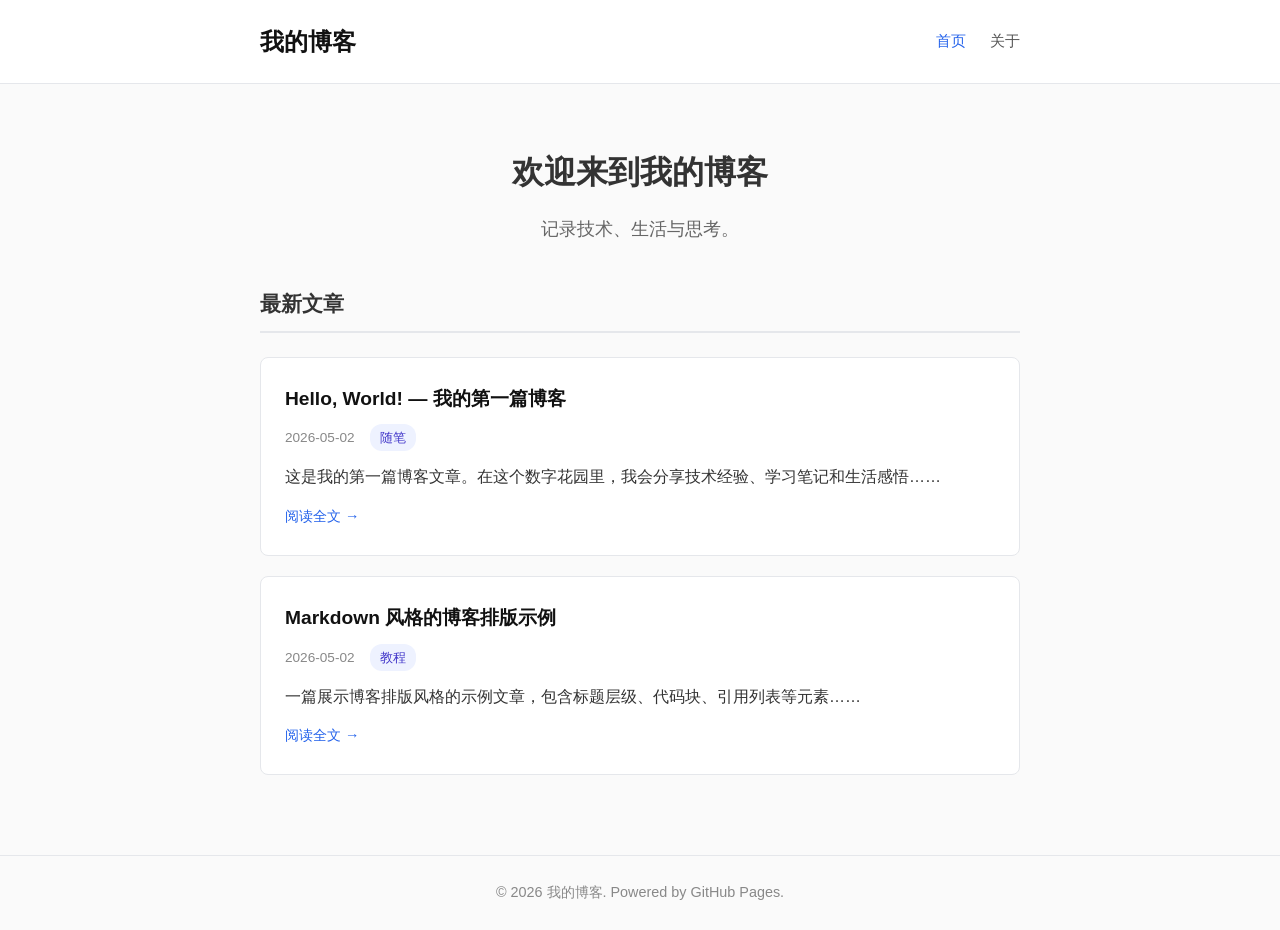
==== index.html @ b1aca4a2 "init: 个人博客" ====
<!DOCTYPE html>
<html lang="zh-CN">
<head>
    <meta charset="UTF-8">
    <meta name="viewport" content="width=device-width, initial-scale=1.0">
    <title>我的博客</title>
    <link rel="stylesheet" href="css/style.css">
</head>
<body>
    <header>
        <div class="container">
            <h1 class="site-title"><a href="/blog/">我的博客</a></h1>
            <nav>
                <ul>
                    <li><a href="index.html" class="active">首页</a></li>
                    <li><a href="about.html">关于</a></li>
                </ul>
            </nav>
        </div>
    </header>

    <main class="container">
        <section class="hero">
            <h2>欢迎来到我的博客</h2>
            <p>记录技术、生活与思考。</p>
        </section>

        <section class="posts">
            <h3>最新文章</h3>

            <article class="post-card">
                <h4><a href="posts/hello-world.html">Hello, World! — 我的第一篇博客</a></h4>
                <div class="post-meta">
                    <time datetime="2026-05-02">2026-05-02</time>
                    <span class="tag">随笔</span>
                </div>
                <p>这是我的第一篇博客文章。在这个数字花园里，我会分享技术经验、学习笔记和生活感悟……</p>
                <a href="posts/hello-world.html" class="read-more">阅读全文 →</a>
            </article>

            <article class="post-card">
                <h4><a href="posts/sample-post.html">Markdown 风格的博客排版示例</a></h4>
                <div class="post-meta">
                    <time datetime="2026-05-02">2026-05-02</time>
                    <span class="tag">教程</span>
                </div>
                <p>一篇展示博客排版风格的示例文章，包含标题层级、代码块、引用列表等元素……</p>
                <a href="posts/sample-post.html" class="read-more">阅读全文 →</a>
            </article>
        </section>
    </main>

    <footer>
        <div class="container">
            <p>&copy; 2026 我的博客. Powered by GitHub Pages.</p>
        </div>
    </footer>

    <script src="js/main.js"></script>
</body>
</html>
---- css/style.css ----
/* ===== Reset & Base ===== */
*, *::before, *::after {
    margin: 0;
    padding: 0;
    box-sizing: border-box;
}

body {
    font-family: -apple-system, BlinkMacSystemFont, "Segoe UI", "Noto Sans SC", Roboto, "Helvetica Neue", Arial, sans-serif;
    line-height: 1.8;
    color: #333;
    background: #fafafa;
}

a {
    color: #2563eb;
    text-decoration: none;
}
a:hover {
    color: #1d4ed8;
    text-decoration: underline;
}

.container {
    max-width: 800px;
    margin: 0 auto;
    padding: 0 20px;
}

/* ===== Header ===== */
header {
    background: #fff;
    border-bottom: 1px solid #e5e7eb;
    padding: 20px 0;
    position: sticky;
    top: 0;
    z-index: 100;
    backdrop-filter: blur(8px);
    background: rgba(255,255,255,0.95);
}

header .container {
    display: flex;
    justify-content: space-between;
    align-items: center;
}

.site-title {
    font-size: 1.5rem;
    font-weight: 700;
}
.site-title a {
    color: #111;
}
.site-title a:hover {
    text-decoration: none;
    color: #2563eb;
}

nav ul {
    list-style: none;
    display: flex;
    gap: 24px;
}
nav a {
    color: #555;
    font-weight: 500;
    font-size: 0.95rem;
}
nav a:hover,
nav a.active {
    color: #2563eb;
    text-decoration: none;
}

/* ===== Hero ===== */
.hero {
    padding: 60px 0 40px;
    text-align: center;
}
.hero h2 {
    font-size: 2rem;
    margin-bottom: 12px;
}
.hero p {
    color: #666;
    font-size: 1.1rem;
}

/* ===== Post List ===== */
.posts {
    padding-bottom: 60px;
}
.posts h3 {
    font-size: 1.3rem;
    margin-bottom: 24px;
    padding-bottom: 8px;
    border-bottom: 2px solid #e5e7eb;
}

.post-card {
    background: #fff;
    border: 1px solid #e5e7eb;
    border-radius: 8px;
    padding: 24px;
    margin-bottom: 20px;
    transition: box-shadow 0.2s;
}
.post-card:hover {
    box-shadow: 0 2px 12px rgba(0,0,0,0.06);
}

.post-card h4 {
    font-size: 1.2rem;
    margin-bottom: 8px;
}
.post-card h4 a {
    color: #111;
}
.post-card h4 a:hover {
    color: #2563eb;
}

.post-meta {
    font-size: 0.85rem;
    color: #888;
    margin-bottom: 12px;
}
.post-meta time {
    margin-right: 12px;
}
.tag {
    display: inline-block;
    background: #eef2ff;
    color: #4338ca;
    padding: 2px 10px;
    border-radius: 12px;
    font-size: 0.8rem;
}

.read-more {
    display: inline-block;
    margin-top: 12px;
    font-weight: 500;
    font-size: 0.9rem;
}

/* ===== Article Page ===== */
.article {
    padding: 40px 0 60px;
}
.article header {
    position: static;
    backdrop-filter: none;
    background: none;
    border: none;
    padding: 0 0 20px;
}
.article header h2 {
    font-size: 1.8rem;
    line-height: 1.3;
    margin-bottom: 12px;
}
.article .content {
    font-size: 1.05rem;
}
.article .content h2 {
    font-size: 1.4rem;
    margin: 32px 0 12px;
}
.article .content h3 {
    font-size: 1.2rem;
    margin: 24px 0 8px;
}
.article .content p {
    margin-bottom: 16px;
}
.article .content code {
    background: #f3f4f6;
    padding: 2px 6px;
    border-radius: 4px;
    font-size: 0.9em;
}
.article .content pre {
    background: #1e293b;
    color: #e2e8f0;
    padding: 16px;
    border-radius: 8px;
    overflow-x: auto;
    margin: 16px 0;
    font-size: 0.9rem;
}
.article .content pre code {
    background: none;
    padding: 0;
    color: inherit;
}
.article .content blockquote {
    border-left: 4px solid #2563eb;
    padding: 8px 16px;
    margin: 16px 0;
    background: #f8fafc;
    color: #555;
}
.article .content ul,
.article .content ol {
    margin: 8px 0 16px 24px;
}
.article .content li {
    margin-bottom: 4px;
}
.article .content img {
    max-width: 100%;
    border-radius: 8px;
    margin: 16px 0;
}

.back-link {
    display: inline-block;
    margin-bottom: 20px;
    font-size: 0.9rem;
}

/* ===== About ===== */
.about {
    padding: 40px 0 60px;
}
.about h2 {
    font-size: 1.8rem;
    margin-bottom: 20px;
}
.about p {
    margin-bottom: 16px;
    font-size: 1.05rem;
}

/* ===== Footer ===== */
footer {
    border-top: 1px solid #e5e7eb;
    padding: 24px 0;
    text-align: center;
    color: #888;
    font-size: 0.9rem;
}

/* ===== Responsive ===== */
@media (max-width: 600px) {
    header .container {
        flex-direction: column;
        gap: 12px;
    }
    .hero {
        padding: 40px 0 24px;
    }
    .hero h2 {
        font-size: 1.5rem;
    }
    .post-card {
        padding: 16px;
    }
}
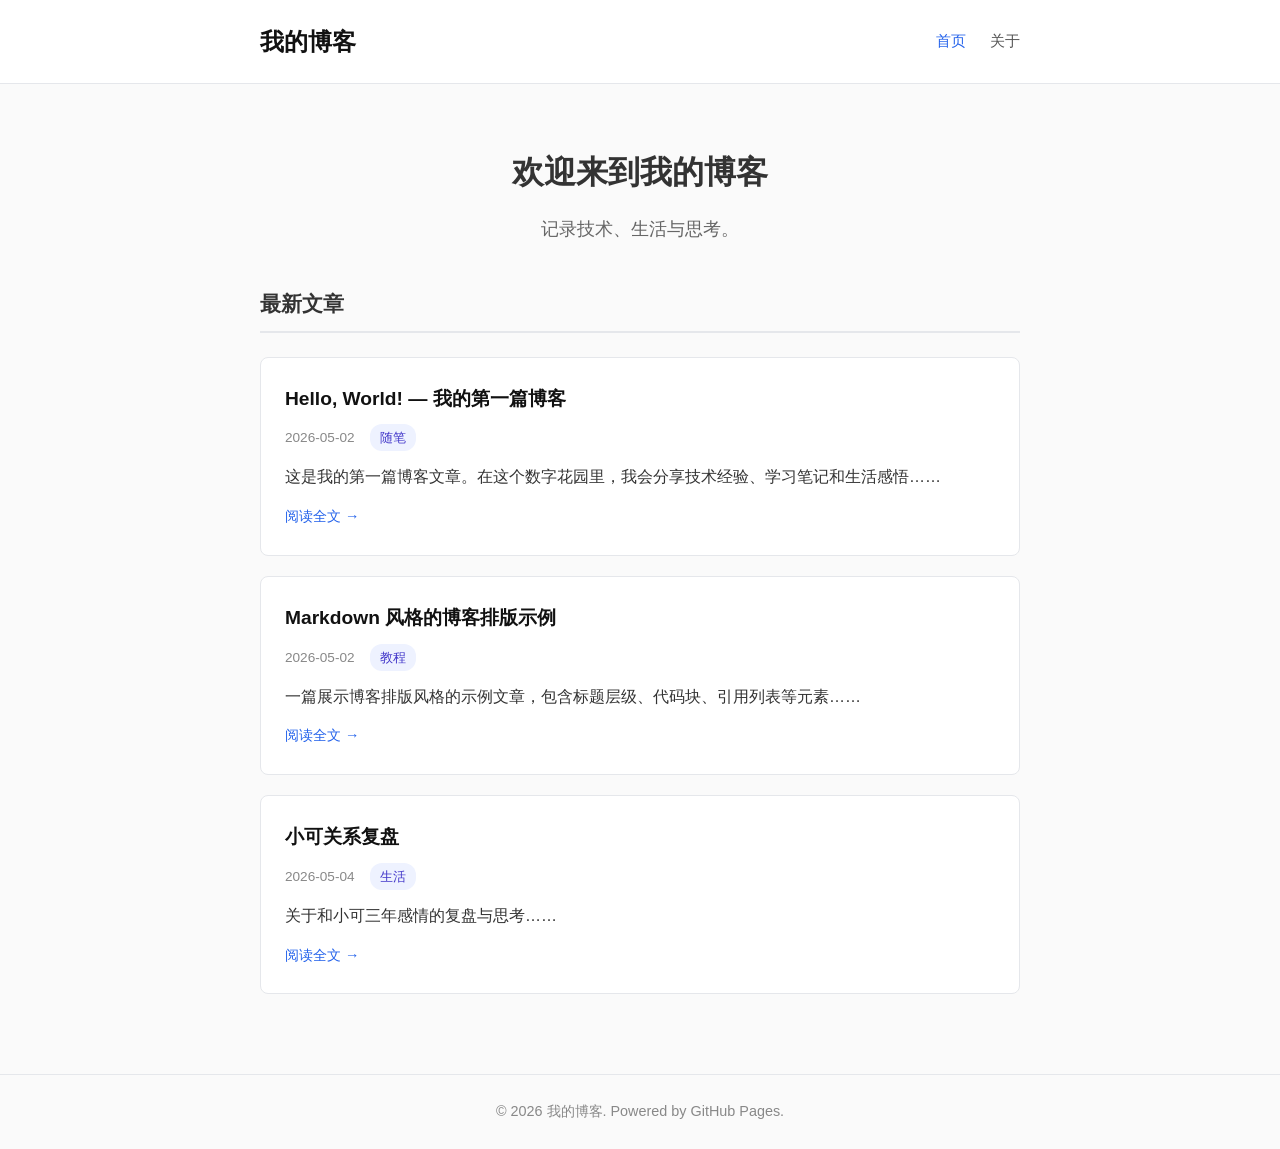
==== commit 4cc08fb1: "Update index.html" ====
--- a/index.html
+++ b/index.html
@@ -47,6 +47,16 @@
                 <p>一篇展示博客排版风格的示例文章，包含标题层级、代码块、引用列表等元素……</p>
                 <a href="posts/sample-post.html" class="read-more">阅读全文 →</a>
             </article>
+
+            <article class="post-card">
+                <h4><a href="posts/小可关系复盘.html">小可关系复盘</a></h4>
+                <div class="post-meta">
+                    <time datetime="2026-05-04">2026-05-04</time>
+                    <span class="tag">生活</span>
+                </div>
+                <p>关于和小可三年感情的复盘与思考……</p>
+                <a href="posts/小可关系复盘.html" class="read-more">阅读全文 →</a>
+  </article>
         </section>
     </main>
 
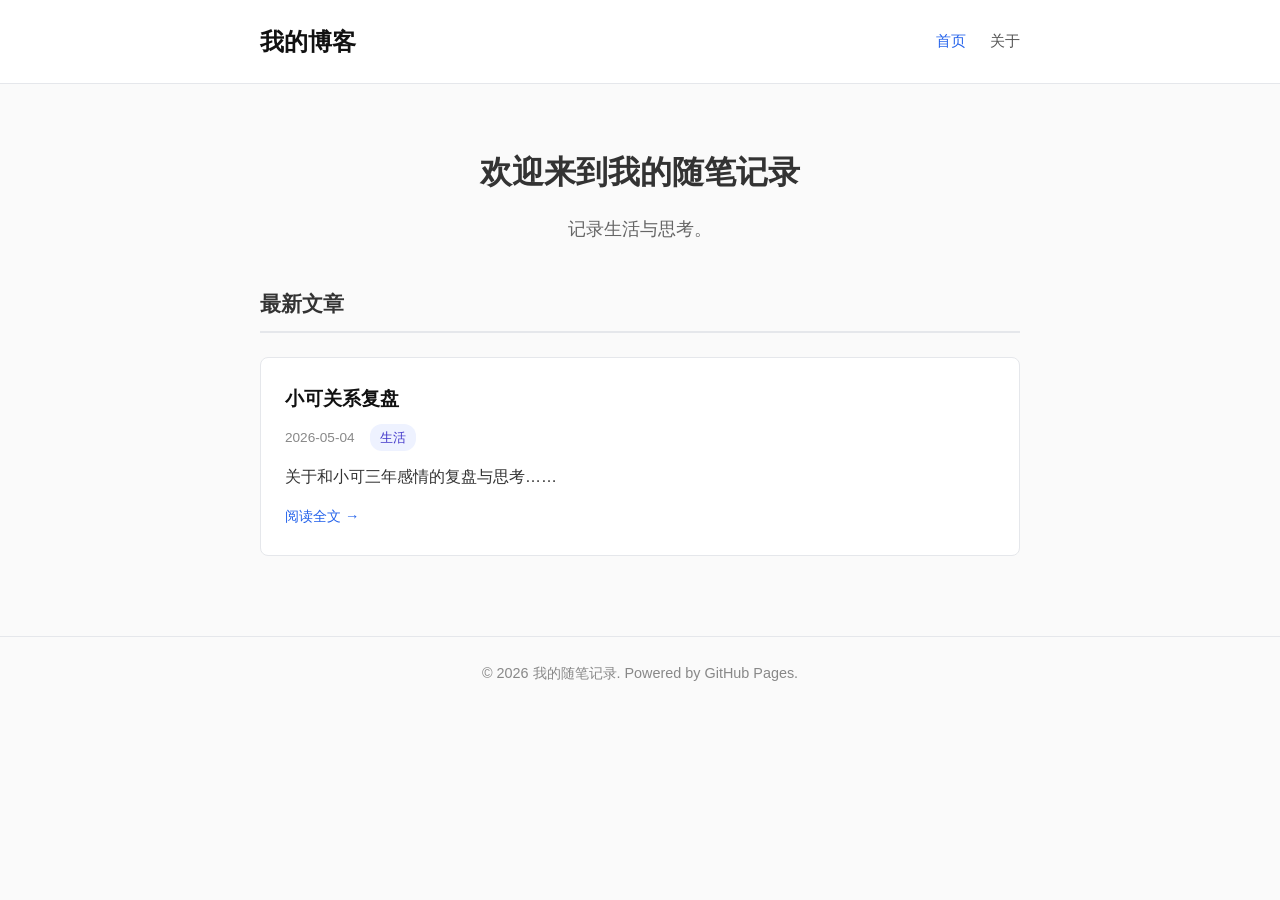
==== commit 8b3a1813: "Update index.html" ====
--- a/index.html
+++ b/index.html
@@ -21,32 +21,12 @@
 
     <main class="container">
         <section class="hero">
-            <h2>欢迎来到我的博客</h2>
-            <p>记录技术、生活与思考。</p>
+            <h2>欢迎来到我的随笔记录</h2>
+            <p>记录生活与思考。</p>
         </section>
 
         <section class="posts">
             <h3>最新文章</h3>
-
-            <article class="post-card">
-                <h4><a href="posts/hello-world.html">Hello, World! — 我的第一篇博客</a></h4>
-                <div class="post-meta">
-                    <time datetime="2026-05-02">2026-05-02</time>
-                    <span class="tag">随笔</span>
-                </div>
-                <p>这是我的第一篇博客文章。在这个数字花园里，我会分享技术经验、学习笔记和生活感悟……</p>
-                <a href="posts/hello-world.html" class="read-more">阅读全文 →</a>
-            </article>
-
-            <article class="post-card">
-                <h4><a href="posts/sample-post.html">Markdown 风格的博客排版示例</a></h4>
-                <div class="post-meta">
-                    <time datetime="2026-05-02">2026-05-02</time>
-                    <span class="tag">教程</span>
-                </div>
-                <p>一篇展示博客排版风格的示例文章，包含标题层级、代码块、引用列表等元素……</p>
-                <a href="posts/sample-post.html" class="read-more">阅读全文 →</a>
-            </article>
 
             <article class="post-card">
                 <h4><a href="posts/小可关系复盘.html">小可关系复盘</a></h4>
@@ -56,13 +36,13 @@
                 </div>
                 <p>关于和小可三年感情的复盘与思考……</p>
                 <a href="posts/小可关系复盘.html" class="read-more">阅读全文 →</a>
-  </article>
+            </article>
         </section>
     </main>
 
     <footer>
         <div class="container">
-            <p>&copy; 2026 我的博客. Powered by GitHub Pages.</p>
+            <p>&copy; 2026 我的随笔记录. Powered by GitHub Pages.</p>
         </div>
     </footer>
 
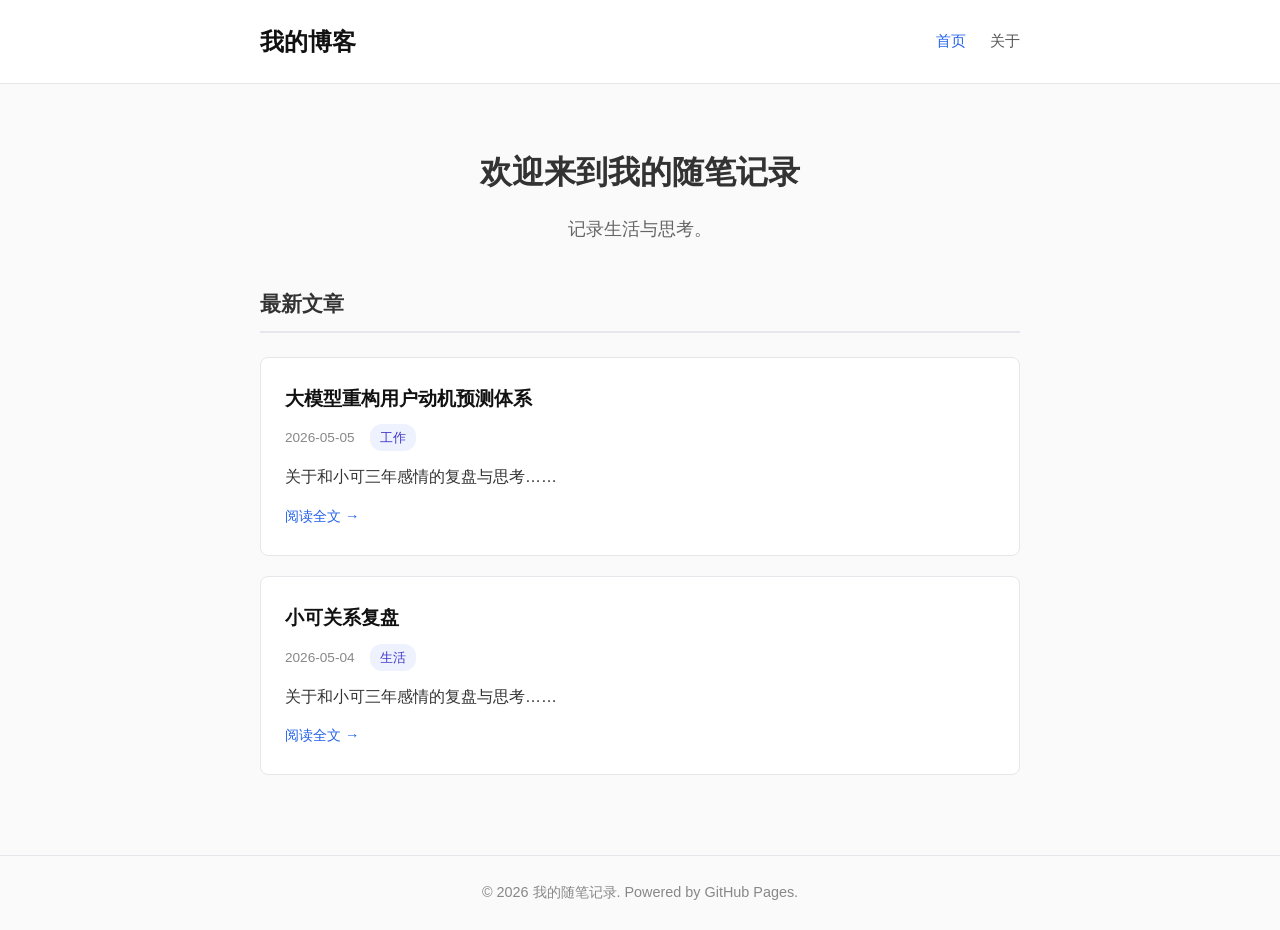
==== commit 5ac354fd: "Update index.html" ====
--- a/index.html
+++ b/index.html
@@ -29,6 +29,16 @@
             <h3>最新文章</h3>
 
             <article class="post-card">
+                <h4><a href="posts/大模型重构用户动机预测体系.html">大模型重构用户动机预测体系</a></h4>
+                <div class="post-meta">
+                    <time datetime="2026-05-05">2026-05-05</time>
+                    <span class="tag">工作</span>
+                </div>
+                <p>关于和小可三年感情的复盘与思考……</p>
+                <a href="posts/小可关系复盘.html" class="read-more">阅读全文 →</a>
+            </article>
+
+            <article class="post-card">
                 <h4><a href="posts/小可关系复盘.html">小可关系复盘</a></h4>
                 <div class="post-meta">
                     <time datetime="2026-05-04">2026-05-04</time>
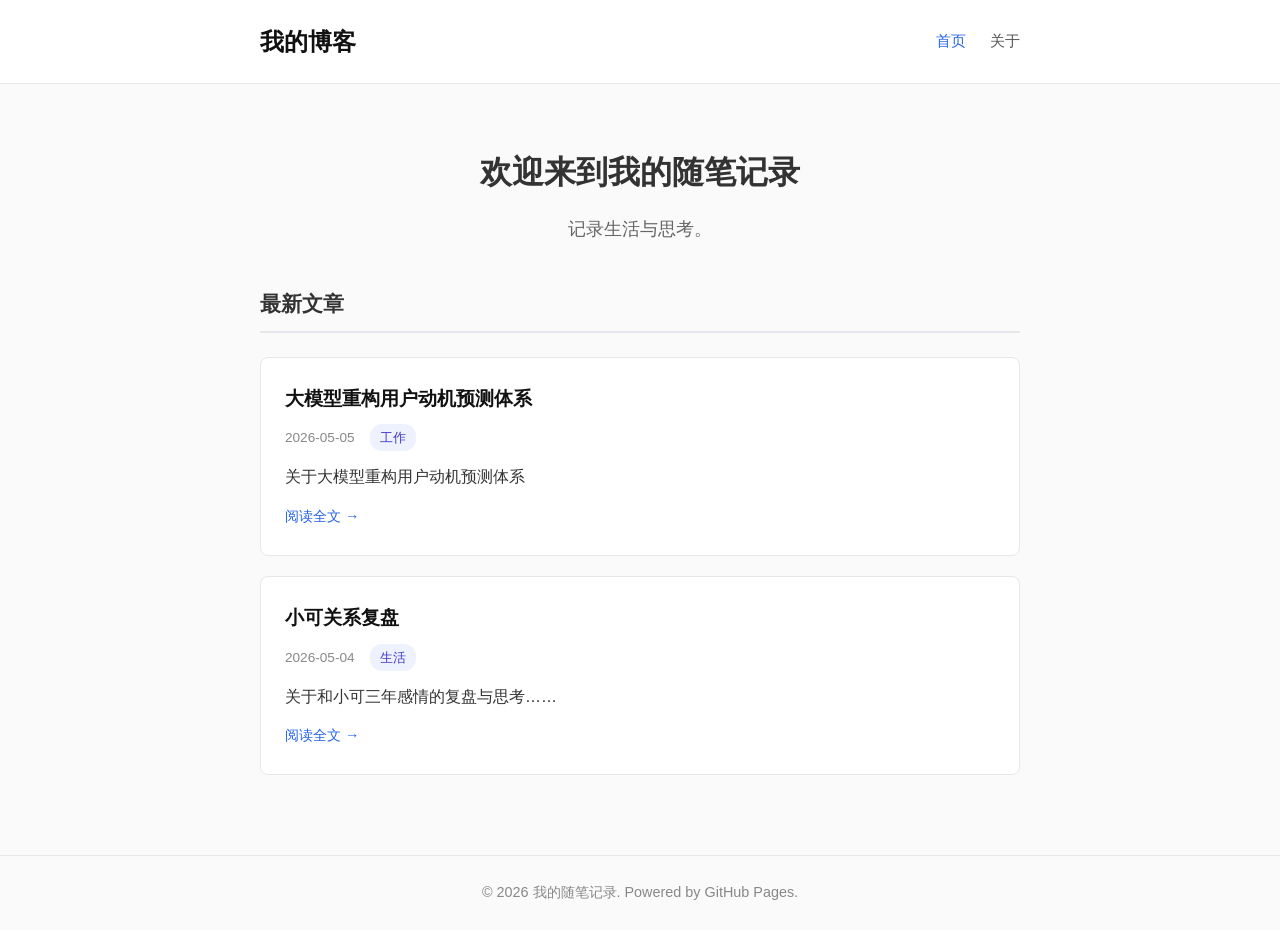
==== commit b2453016: "Update index.html" ====
--- a/index.html
+++ b/index.html
@@ -34,8 +34,8 @@
                     <time datetime="2026-05-05">2026-05-05</time>
                     <span class="tag">工作</span>
                 </div>
-                <p>关于和小可三年感情的复盘与思考……</p>
-                <a href="posts/小可关系复盘.html" class="read-more">阅读全文 →</a>
+                <p>关于大模型重构用户动机预测体系</p>
+                <a href="posts/大模型重构用户动机预测体系.html" class="read-more">阅读全文 →</a>
             </article>
 
             <article class="post-card">
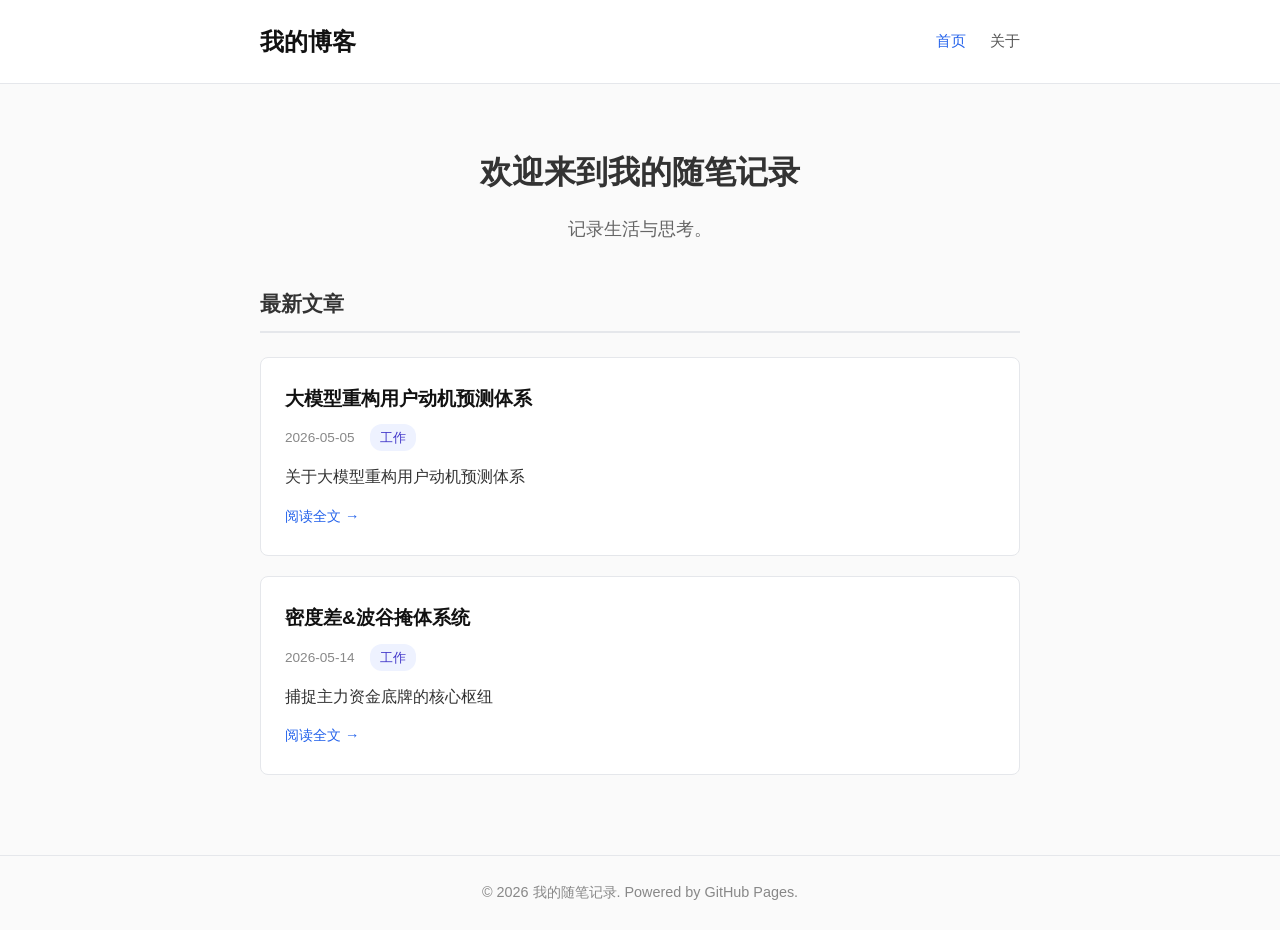
==== commit 0f2d1e2e: "Update index.html" ====
--- a/index.html
+++ b/index.html
@@ -37,16 +37,16 @@
                 <p>关于大模型重构用户动机预测体系</p>
                 <a href="posts/大模型重构用户动机预测体系.html" class="read-more">阅读全文 →</a>
             </article>
-
             <article class="post-card">
-                <h4><a href="posts/小可关系复盘.html">小可关系复盘</a></h4>
+                <h4><a href="posts/密度差.html">密度差&波谷掩体系统</a></h4>
                 <div class="post-meta">
-                    <time datetime="2026-05-04">2026-05-04</time>
-                    <span class="tag">生活</span>
+                    <time datetime="2026-05-14">2026-05-14</time>
+                    <span class="tag">工作</span>
                 </div>
-                <p>关于和小可三年感情的复盘与思考……</p>
-                <a href="posts/小可关系复盘.html" class="read-more">阅读全文 →</a>
+                <p>捕捉主力资金底牌的核心枢纽</p>
+                <a href="posts/密度差.html" class="read-more">阅读全文 →</a>
             </article>
+            
         </section>
     </main>
 
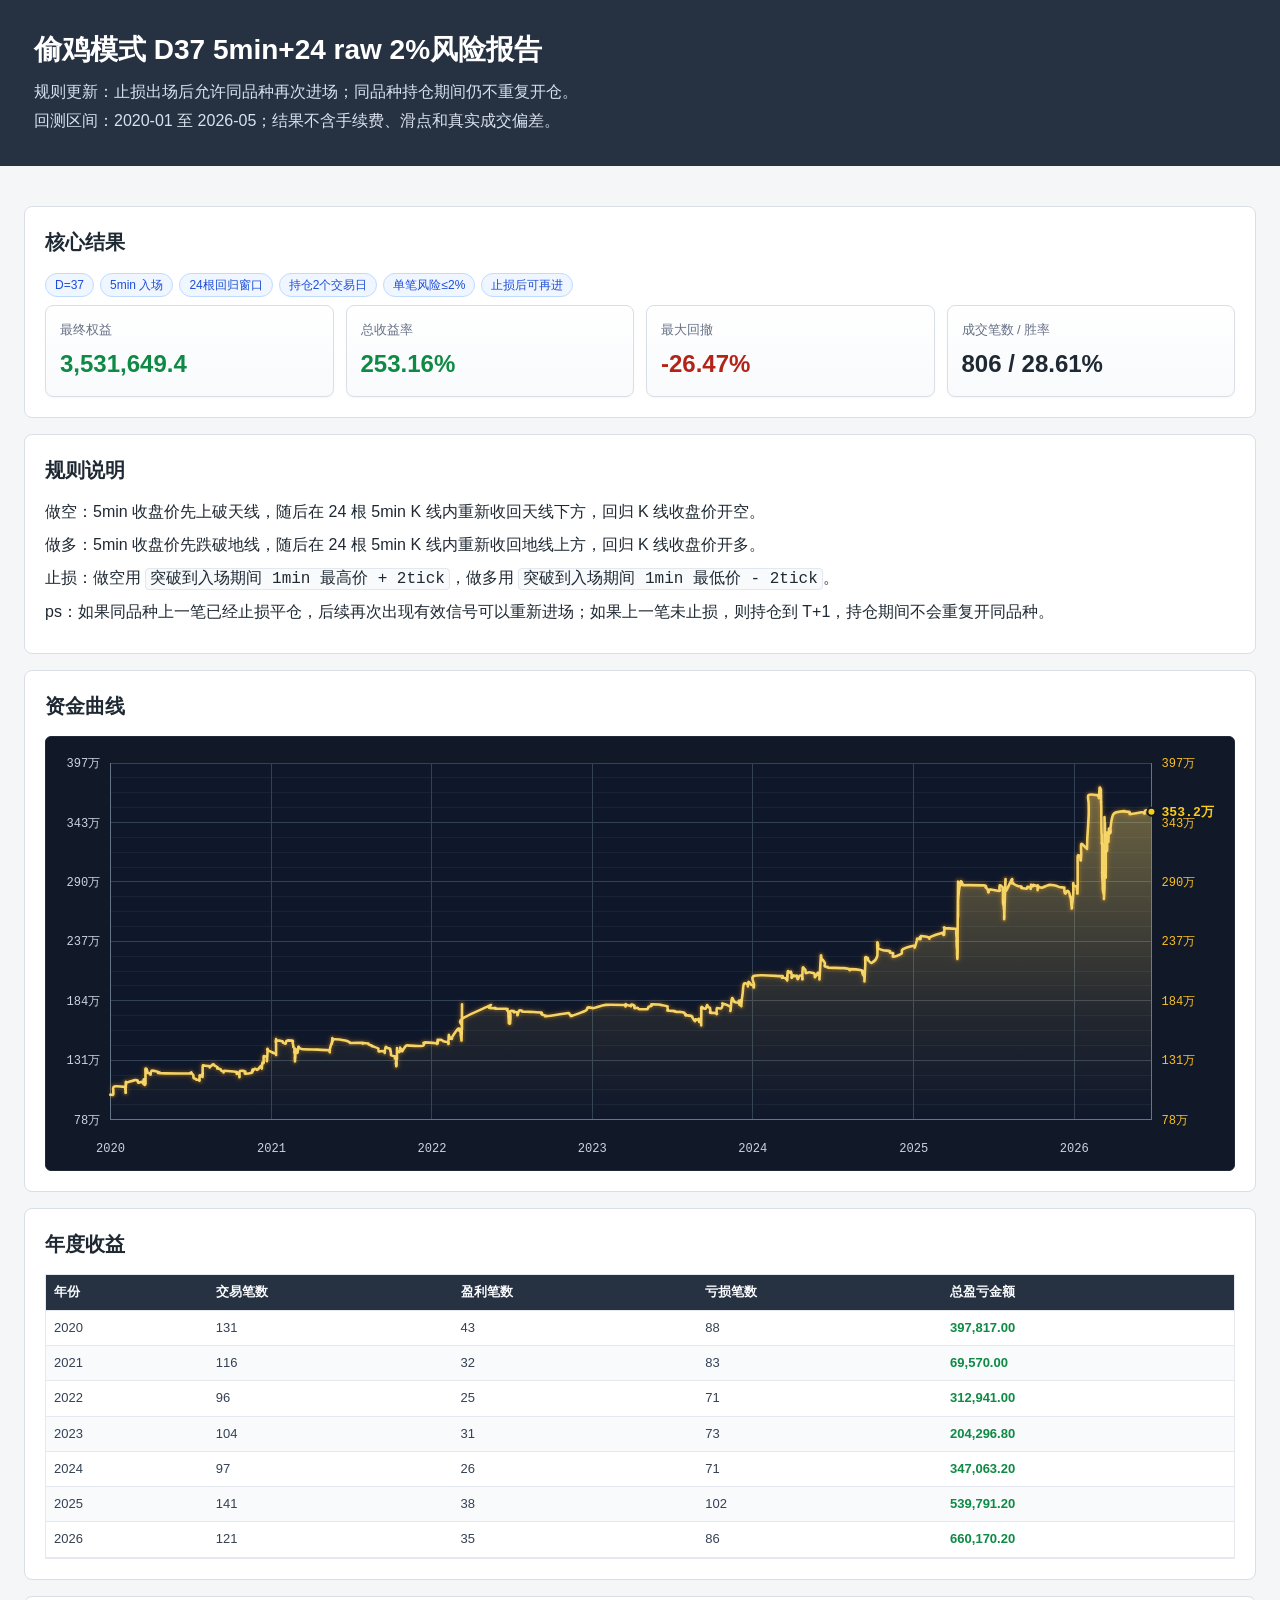
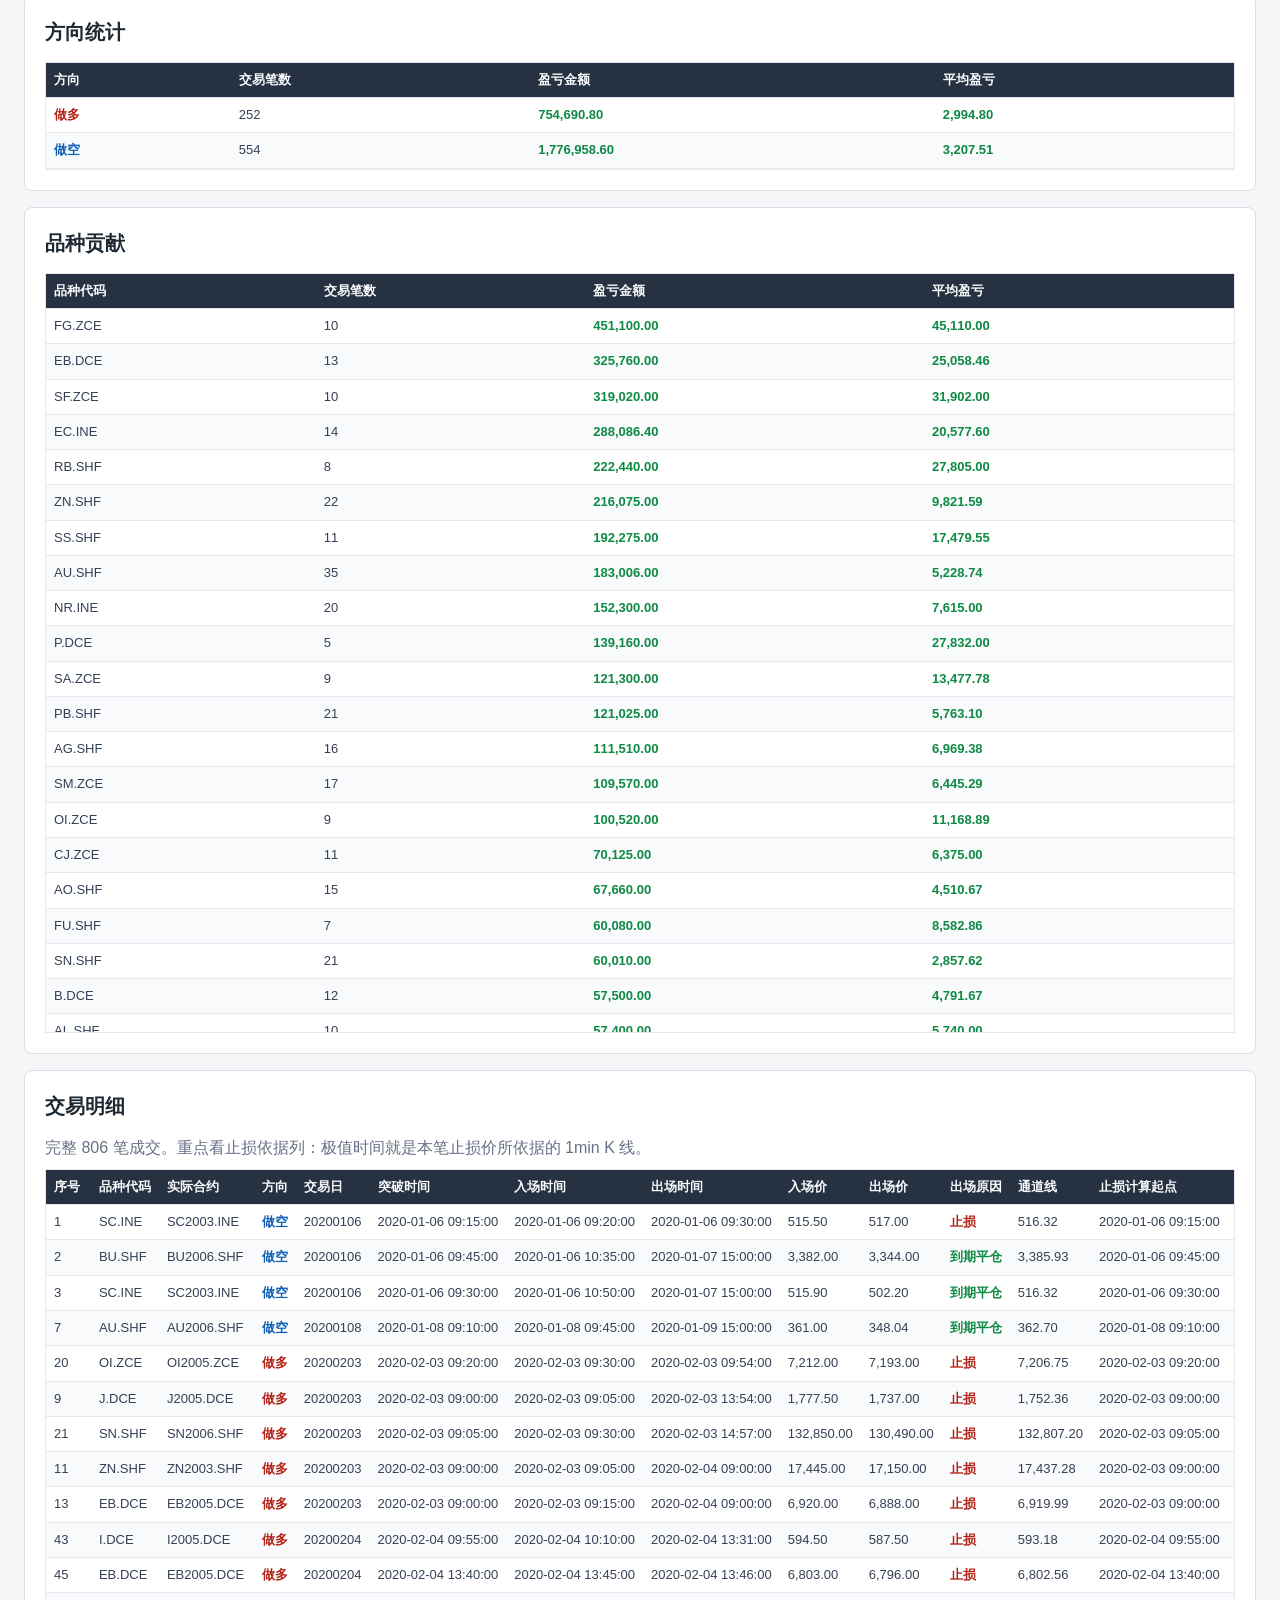
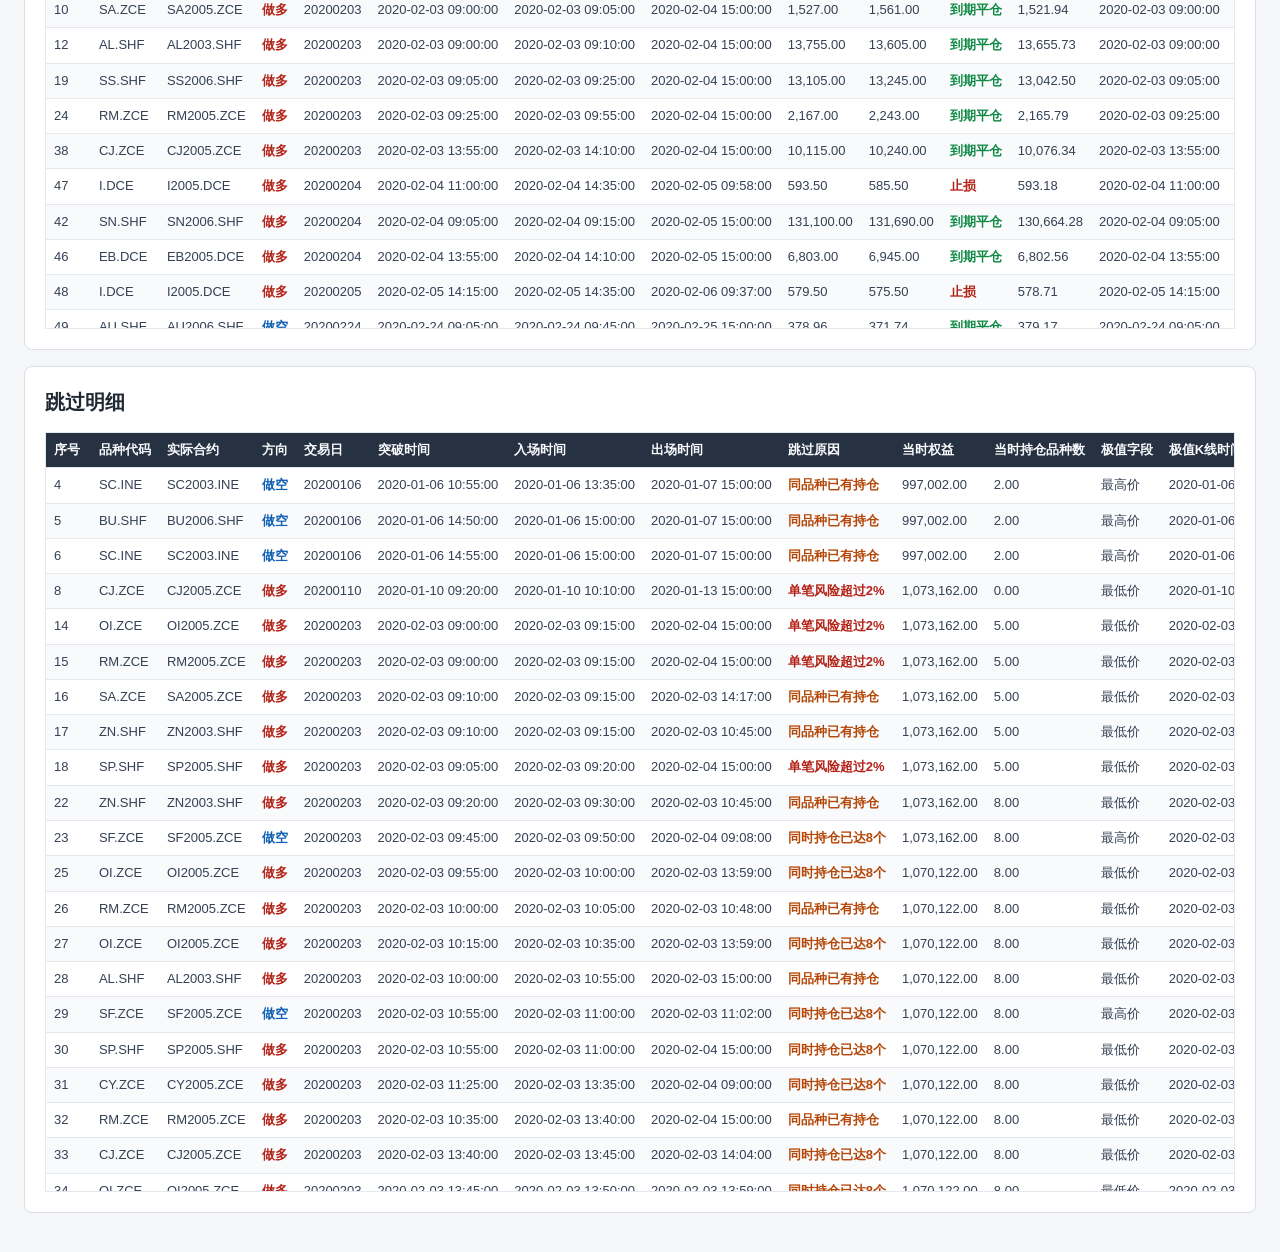
==== commit 55b71dba: "Add files via upload" ====
--- a/index.html
+++ b/index.html
@@ -1,61 +1,176 @@
-<!DOCTYPE html>
-<html lang="zh-CN">
-<head>
-    <meta charset="UTF-8">
-    <meta name="viewport" content="width=device-width, initial-scale=1.0">
-    <title>我的博客</title>
-    <link rel="stylesheet" href="css/style.css">
-</head>
-<body>
-    <header>
-        <div class="container">
-            <h1 class="site-title"><a href="/blog/">我的博客</a></h1>
-            <nav>
-                <ul>
-                    <li><a href="index.html" class="active">首页</a></li>
-                    <li><a href="about.html">关于</a></li>
-                </ul>
-            </nav>
-        </div>
-    </header>
-
-    <main class="container">
-        <section class="hero">
-            <h2>欢迎来到我的随笔记录</h2>
-            <p>记录生活与思考。</p>
-        </section>
-
-        <section class="posts">
-            <h3>最新文章</h3>
-
-            <article class="post-card">
-                <h4><a href="posts/大模型重构用户动机预测体系.html">大模型重构用户动机预测体系</a></h4>
-                <div class="post-meta">
-                    <time datetime="2026-05-05">2026-05-05</time>
-                    <span class="tag">工作</span>
-                </div>
-                <p>关于大模型重构用户动机预测体系</p>
-                <a href="posts/大模型重构用户动机预测体系.html" class="read-more">阅读全文 →</a>
-            </article>
-            <article class="post-card">
-                <h4><a href="posts/密度差.html">密度差&波谷掩体系统</a></h4>
-                <div class="post-meta">
-                    <time datetime="2026-05-14">2026-05-14</time>
-                    <span class="tag">工作</span>
-                </div>
-                <p>捕捉主力资金底牌的核心枢纽</p>
-                <a href="posts/密度差.html" class="read-more">阅读全文 →</a>
-            </article>
-            
-        </section>
-    </main>
-
-    <footer>
-        <div class="container">
-            <p>&copy; 2026 我的随笔记录. Powered by GitHub Pages.</p>
-        </div>
-    </footer>
-
-    <script src="js/main.js"></script>
-</body>
-</html>
+<!doctype html>
+<html lang="zh-CN">
+<head>
+<meta charset="utf-8">
+<title>偷鸡模式 D37 5min+24 raw 2%风险报告</title>
+<style>
+:root {
+  --bg: #f5f6f8;
+  --panel: #ffffff;
+  --text: #1f2933;
+  --muted: #667085;
+  --line: #d9dee7;
+  --head: #263142;
+  --good: #0f8a45;
+  --bad: #b42318;
+  --warn: #b54708;
+  --blue: #1d4ed8;
+}
+* { box-sizing: border-box; }
+body {
+  margin: 0;
+  background: var(--bg);
+  color: var(--text);
+  font-family: -apple-system, BlinkMacSystemFont, "Segoe UI", "Microsoft YaHei", Arial, sans-serif;
+  line-height: 1.56;
+}
+header { background: var(--head); color: #fff; padding: 28px 34px; }
+header h1 { margin: 0 0 8px; font-size: 28px; letter-spacing: 0; }
+header p { margin: 4px 0; color: #d8e1ef; }
+main { max-width: 1500px; margin: 0 auto; padding: 24px; }
+section { background: var(--panel); border: 1px solid var(--line); border-radius: 8px; padding: 20px; margin: 16px 0; }
+h2 { margin: 0 0 14px; font-size: 20px; }
+h3 { margin: 18px 0 8px; font-size: 16px; }
+p { margin: 8px 0; }
+.grid { display: grid; grid-template-columns: repeat(4, minmax(180px, 1fr)); gap: 12px; }
+.card { border: 1px solid #d9dee7; border-radius: 8px; padding: 14px; background: linear-gradient(180deg, #ffffff, #f8fafc); box-shadow: 0 1px 2px rgba(15, 23, 42, 0.04); }
+.label { color: var(--muted); font-size: 13px; }
+.value { margin-top: 4px; font-size: 24px; font-weight: 750; }
+.good { color: var(--good); }
+.bad { color: var(--bad); }
+.warn { color: var(--warn); }
+.note { color: var(--muted); }
+.tag { display: inline-block; border: 1px solid #bfdbfe; background: #eff6ff; color: var(--blue); border-radius: 999px; padding: 2px 9px; font-size: 12px; margin-right: 6px; }
+.scroll { overflow-x: auto; max-height: 760px; border: 1px solid #e5e8ef; }
+table { width: 100%; border-collapse: collapse; font-size: 13px; }
+th, td { border-bottom: 1px solid #e5e8ef; padding: 7px 8px; text-align: left; white-space: nowrap; }
+th { position: sticky; top: 0; background: #263142; color: #f8fafc; z-index: 1; font-weight: 650; }
+tbody tr:nth-child(even) { background: #f8fafc; }
+tbody tr:hover { background: #fff7ed; }
+td { color: #344054; }
+.num-pos { color: #0f8a45; font-weight: 650; }
+.num-neg { color: #b42318; font-weight: 650; }
+.num-warn { color: #b54708; font-weight: 650; }
+.dir-long { color: #b42318; font-weight: 700; }
+.dir-short { color: #0f5fb4; font-weight: 700; }
+.text-good { color: #0f8a45; font-weight: 650; }
+.text-bad { color: #b42318; font-weight: 650; }
+.text-warn { color: #b54708; font-weight: 650; }
+.curve { width: 100%; height: auto; border: 1px solid #1f2937; background: #111827; border-radius: 6px; display: block; }
+.chart-bg { fill: #111827; }
+.plot-bg { fill: #0f172a; }
+.chart-grid.major { stroke: #334155; stroke-width: 1; shape-rendering: crispEdges; }
+.chart-grid.minor { stroke: #1e293b; stroke-width: 0.7; shape-rendering: crispEdges; }
+.chart-border { stroke: #64748b; stroke-width: 1; shape-rendering: crispEdges; }
+.chart-axis { fill: #cbd5e1; font-size: 12px; font-family: "Cascadia Code", Consolas, monospace; }
+.chart-axis.y-right { fill: #fbbf24; }
+.equity-area { fill: url(#equityFill); }
+.equity-glow { fill: none; stroke: #f59e0b; stroke-width: 6; opacity: 0.18; filter: url(#softGlow); }
+.equity-line { fill: none; stroke: #f6d365; stroke-width: 2.6; stroke-linecap: round; stroke-linejoin: round; }
+.event-dot { fill: #fde68a; opacity: 0.35; }
+.last-point { fill: #facc15; stroke: #111827; stroke-width: 2; }
+.last-label { fill: #facc15; font-size: 13px; font-family: "Cascadia Code", Consolas, monospace; font-weight: 700; }
+code { font-family: "Cascadia Code", Consolas, monospace; background: #f8fafc; border: 1px solid #e2e8f0; border-radius: 4px; padding: 1px 4px; }
+</style>
+</head>
+<body>
+<header>
+  <h1>偷鸡模式 D37 5min+24 raw 2%风险报告</h1>
+  <p>规则更新：止损出场后允许同品种再次进场；同品种持仓期间仍不重复开仓。</p>
+  <p>回测区间：2020-01 至 2026-05；结果不含手续费、滑点和真实成交偏差。</p>
+</header>
+<main>
+<section>
+  <h2>核心结果</h2>
+  <p><span class="tag">D=37</span><span class="tag">5min 入场</span><span class="tag">24根回归窗口</span><span class="tag">持仓2个交易日</span><span class="tag">单笔风险≤2%</span><span class="tag">止损后可再进</span></p>
+  <div class="grid">
+    <div class="card"><div class="label">最终权益</div><div class="value good">3,531,649.4</div></div>
+    <div class="card"><div class="label">总收益率</div><div class="value good">253.16%</div></div>
+    <div class="card"><div class="label">最大回撤</div><div class="value bad">-26.47%</div></div>
+    <div class="card"><div class="label">成交笔数 / 胜率</div><div class="value">806 / 28.61%</div></div>
+  </div>
+</section>
+
+<section>
+  <h2>规则说明</h2>
+  <p>做空：5min 收盘价先上破天线，随后在 24 根 5min K 线内重新收回天线下方，回归 K 线收盘价开空。</p>
+  <p>做多：5min 收盘价先跌破地线，随后在 24 根 5min K 线内重新收回地线上方，回归 K 线收盘价开多。</p>
+  <p>止损：做空用 <code>突破到入场期间 1min 最高价 + 2tick</code>，做多用 <code>突破到入场期间 1min 最低价 - 2tick</code>。</p>
+  <p>ps：如果同品种上一笔已经止损平仓，后续再次出现有效信号可以重新进场；如果上一笔未止损，则持仓到 T+1，持仓期间不会重复开同品种。</p>
+</section>
+
+<section>
+  <h2>资金曲线</h2>
+  
+<svg class="curve" viewBox="0 0 1180 430" role="img" aria-label="资金曲线">
+  <defs>
+    <linearGradient id="equityFill" x1="0" x2="0" y1="0" y2="1">
+      <stop offset="0%" stop-color="#f6d365" stop-opacity="0.42"/>
+      <stop offset="70%" stop-color="#f6d365" stop-opacity="0.08"/>
+      <stop offset="100%" stop-color="#f6d365" stop-opacity="0"/>
+    </linearGradient>
+    <filter id="softGlow" x="-10%" y="-10%" width="120%" height="120%">
+      <feGaussianBlur stdDeviation="2.2" result="blur"/>
+      <feMerge>
+        <feMergeNode in="blur"/>
+        <feMergeNode in="SourceGraphic"/>
+      </feMerge>
+    </filter>
+  </defs>
+  <rect class="chart-bg" x="0" y="0" width="1180" height="430"/>
+  <rect class="plot-bg" x="64" y="26" width="1034" height="354"/>
+  <line class="chart-grid minor" x1="64" y1="380.0" x2="1098" y2="380.0"/><line class="chart-grid minor" x1="64" y1="365.2" x2="1098" y2="365.2"/><line class="chart-grid minor" x1="64" y1="350.5" x2="1098" y2="350.5"/><line class="chart-grid minor" x1="64" y1="335.8" x2="1098" y2="335.8"/><line class="chart-grid minor" x1="64" y1="321.0" x2="1098" y2="321.0"/><line class="chart-grid minor" x1="64" y1="306.2" x2="1098" y2="306.2"/><line class="chart-grid minor" x1="64" y1="291.5" x2="1098" y2="291.5"/><line class="chart-grid minor" x1="64" y1="276.8" x2="1098" y2="276.8"/><line class="chart-grid minor" x1="64" y1="262.0" x2="1098" y2="262.0"/><line class="chart-grid minor" x1="64" y1="247.2" x2="1098" y2="247.2"/><line class="chart-grid minor" x1="64" y1="232.5" x2="1098" y2="232.5"/><line class="chart-grid minor" x1="64" y1="217.8" x2="1098" y2="217.8"/><line class="chart-grid minor" x1="64" y1="203.0" x2="1098" y2="203.0"/><line class="chart-grid minor" x1="64" y1="188.2" x2="1098" y2="188.2"/><line class="chart-grid minor" x1="64" y1="173.5" x2="1098" y2="173.5"/><line class="chart-grid minor" x1="64" y1="158.7" x2="1098" y2="158.7"/><line class="chart-grid minor" x1="64" y1="144.0" x2="1098" y2="144.0"/><line class="chart-grid minor" x1="64" y1="129.2" x2="1098" y2="129.2"/><line class="chart-grid minor" x1="64" y1="114.5" x2="1098" y2="114.5"/><line class="chart-grid minor" x1="64" y1="99.7" x2="1098" y2="99.7"/><line class="chart-grid minor" x1="64" y1="85.0" x2="1098" y2="85.0"/><line class="chart-grid minor" x1="64" y1="70.2" x2="1098" y2="70.2"/><line class="chart-grid minor" x1="64" y1="55.5" x2="1098" y2="55.5"/><line class="chart-grid minor" x1="64" y1="40.7" x2="1098" y2="40.7"/><line class="chart-grid minor" x1="64" y1="26.0" x2="1098" y2="26.0"/>
+  <line class="chart-grid major" x1="64" y1="380.0" x2="1098" y2="380.0"/><line class="chart-grid major" x1="64" y1="321.0" x2="1098" y2="321.0"/><line class="chart-grid major" x1="64" y1="262.0" x2="1098" y2="262.0"/><line class="chart-grid major" x1="64" y1="203.0" x2="1098" y2="203.0"/><line class="chart-grid major" x1="64" y1="144.0" x2="1098" y2="144.0"/><line class="chart-grid major" x1="64" y1="85.0" x2="1098" y2="85.0"/><line class="chart-grid major" x1="64" y1="26.0" x2="1098" y2="26.0"/>
+  <line class="chart-grid major" x1="64.0" y1="26" x2="64.0" y2="380"/><text class="chart-axis" x="64.0" y="412" text-anchor="middle">2020</text><line class="chart-grid major" x1="223.9" y1="26" x2="223.9" y2="380"/><text class="chart-axis" x="223.9" y="412" text-anchor="middle">2021</text><line class="chart-grid major" x1="383.3" y1="26" x2="383.3" y2="380"/><text class="chart-axis" x="383.3" y="412" text-anchor="middle">2022</text><line class="chart-grid major" x1="542.7" y1="26" x2="542.7" y2="380"/><text class="chart-axis" x="542.7" y="412" text-anchor="middle">2023</text><line class="chart-grid major" x1="702.1" y1="26" x2="702.1" y2="380"/><text class="chart-axis" x="702.1" y="412" text-anchor="middle">2024</text><line class="chart-grid major" x1="862.0" y1="26" x2="862.0" y2="380"/><text class="chart-axis" x="862.0" y="412" text-anchor="middle">2025</text><line class="chart-grid major" x1="1021.4" y1="26" x2="1021.4" y2="380"/><text class="chart-axis" x="1021.4" y="412" text-anchor="middle">2026</text>
+  <line class="chart-border" x1="64" y1="26" x2="64" y2="380"/>
+  <line class="chart-border" x1="1098" y1="26" x2="1098" y2="380"/>
+  <line class="chart-border" x1="64" y1="380" x2="1098" y2="380"/>
+  <text class="chart-axis y-left" x="54" y="384.0" text-anchor="end">78万</text><text class="chart-axis y-right" x="1108" y="384.0" text-anchor="start">78万</text><text class="chart-axis y-left" x="54" y="325.0" text-anchor="end">131万</text><text class="chart-axis y-right" x="1108" y="325.0" text-anchor="start">131万</text><text class="chart-axis y-left" x="54" y="266.0" text-anchor="end">184万</text><text class="chart-axis y-right" x="1108" y="266.0" text-anchor="start">184万</text><text class="chart-axis y-left" x="54" y="207.0" text-anchor="end">237万</text><text class="chart-axis y-right" x="1108" y="207.0" text-anchor="start">237万</text><text class="chart-axis y-left" x="54" y="148.0" text-anchor="end">290万</text><text class="chart-axis y-right" x="1108" y="148.0" text-anchor="start">290万</text><text class="chart-axis y-left" x="54" y="89.0" text-anchor="end">343万</text><text class="chart-axis y-right" x="1108" y="89.0" text-anchor="start">343万</text><text class="chart-axis y-left" x="54" y="30.0" text-anchor="end">397万</text><text class="chart-axis y-right" x="1108" y="30.0" text-anchor="start">397万</text>
+  <path class="equity-area" d="M 64.0 355.3 C 64.4 355.3, 65.9 355.7, 66.4 355.6 C 66.8 355.5, 66.8 355.2, 66.9 354.5 C 67.0 353.8, 66.7 352.7, 66.9 351.4 C 67.0 350.2, 65.8 347.8, 67.8 347.1 C 69.7 346.5, 76.8 347.3, 78.6 347.5 C 80.4 347.7, 78.7 348.0, 78.7 348.4 C 78.7 348.7, 78.6 349.2, 78.7 349.7 C 78.7 350.2, 79.0 350.9, 79.0 351.3 C 79.1 351.7, 79.0 351.7, 79.0 351.9 C 79.0 352.2, 79.1 352.7, 79.1 352.9 C 79.1 353.1, 79.1 353.5, 79.1 353.1 C 79.1 352.6, 79.1 350.7, 79.1 350.4 C 79.1 350.2, 79.1 351.5, 79.1 351.5 C 79.1 351.5, 79.1 351.2, 79.1 350.3 C 79.1 349.3, 79.1 346.7, 79.1 345.7 C 79.1 344.7, 79.1 344.4, 79.1 344.3 C 79.2 344.3, 79.4 345.3, 79.5 345.5 C 79.5 345.6, 79.5 345.7, 79.6 345.2 C 79.6 344.7, 79.5 342.9, 79.6 342.6 C 79.6 342.3, 78.4 343.5, 79.9 343.2 C 81.4 342.9, 86.5 341.1, 88.3 340.8 C 90.1 340.5, 90.4 341.0, 90.9 341.3 C 91.4 341.6, 91.1 342.1, 91.2 342.5 C 91.4 342.8, 91.1 343.4, 91.7 343.4 C 92.3 343.4, 94.2 342.7, 94.8 342.6 C 95.5 342.5, 95.6 342.7, 95.7 342.8 C 95.8 342.9, 95.5 343.0, 95.7 343.2 C 95.9 343.4, 96.7 343.8, 96.9 344.0 C 97.1 344.2, 96.9 344.3, 96.9 344.5 C 96.9 344.6, 96.9 345.1, 96.9 344.7 C 97.0 344.4, 97.0 343.2, 97.0 342.4 C 97.0 341.6, 97.0 340.5, 97.0 340.2 C 97.1 339.9, 97.2 340.4, 97.4 340.8 C 97.6 341.2, 98.1 342.2, 98.2 342.6 C 98.4 343.1, 98.2 343.2, 98.2 343.6 C 98.2 343.9, 98.2 344.4, 98.2 344.7 C 98.3 345.0, 98.2 345.7, 98.3 345.6 C 98.4 345.5, 98.7 344.9, 98.8 344.2 C 98.9 343.6, 98.8 343.4, 98.8 341.6 C 98.8 339.8, 98.8 335.4, 98.8 333.4 C 98.8 331.4, 98.6 330.2, 98.8 329.6 C 99.0 329.1, 99.8 329.8, 100.0 330.0 C 100.2 330.2, 99.9 330.5, 100.0 330.8 C 100.1 331.0, 100.3 331.0, 100.4 331.4 C 100.6 331.9, 100.4 333.1, 100.9 333.6 C 101.3 334.0, 102.7 333.8, 103.0 334.0 C 103.4 334.1, 103.0 334.4, 103.1 334.6 C 103.3 334.8, 103.6 335.7, 103.9 335.2 C 104.2 334.7, 103.9 332.0, 104.9 331.5 C 105.9 331.0, 108.7 331.9, 110.1 332.2 C 111.4 332.6, 112.6 333.1, 113.1 333.4 C 113.6 333.7, 108.6 333.8, 113.2 333.9 C 117.8 334.1, 135.7 334.3, 140.7 334.3 C 145.7 334.2, 142.7 333.7, 143.3 333.7 C 143.9 333.6, 144.0 333.9, 144.2 333.8 C 144.3 333.7, 144.1 333.2, 144.2 333.1 C 144.3 333.1, 144.5 333.4, 144.6 333.6 C 144.7 333.7, 144.3 333.8, 144.6 334.2 C 144.9 334.5, 146.0 335.3, 146.3 335.8 C 146.6 336.3, 146.3 336.8, 146.4 337.3 C 146.4 337.9, 146.6 338.6, 146.8 339.0 C 147.0 339.3, 147.3 339.2, 147.7 339.3 C 148.0 339.4, 148.7 339.5, 148.9 339.6 C 149.1 339.7, 148.4 339.9, 148.9 340.1 C 149.5 340.3, 151.6 340.6, 152.2 340.8 C 152.8 341.0, 152.3 341.3, 152.4 341.3 C 152.4 341.2, 152.5 340.6, 152.5 340.4 C 152.5 340.2, 152.5 340.2, 152.5 339.8 C 152.5 339.4, 152.5 338.4, 152.5 337.8 C 152.5 337.2, 152.4 336.7, 152.5 336.4 C 152.6 336.1, 152.8 336.0, 152.9 336.1 C 153.1 336.3, 153.0 337.5, 153.4 337.3 C 153.7 337.1, 154.8 335.0, 155.1 335.0 C 155.5 335.1, 155.4 337.3, 155.4 337.5 C 155.5 337.6, 155.4 335.7, 155.4 335.7 C 155.4 335.7, 155.4 337.8, 155.5 337.7 C 155.5 337.5, 155.5 336.1, 155.6 334.5 C 155.6 333.0, 155.5 329.6, 155.6 328.1 C 155.6 326.7, 155.5 326.3, 156.0 326.0 C 156.5 325.8, 157.5 326.4, 158.5 326.5 C 159.5 326.7, 161.4 326.8, 162.1 326.9 C 162.7 327.0, 162.4 327.0, 162.5 327.2 C 162.6 327.4, 162.1 328.4, 162.7 328.1 C 163.2 327.8, 164.8 325.7, 165.6 325.3 C 166.4 324.9, 167.0 325.6, 167.2 325.8 C 167.5 326.0, 166.7 326.0, 167.3 326.4 C 167.8 326.7, 169.8 327.6, 170.3 328.0 C 170.8 328.5, 169.8 328.8, 170.3 329.2 C 170.9 329.5, 172.8 329.7, 173.4 329.9 C 173.9 330.1, 173.2 330.1, 173.5 330.5 C 173.7 330.8, 174.4 331.5, 174.9 331.8 C 175.4 332.2, 176.2 332.5, 176.4 332.7 C 176.7 332.9, 176.3 333.4, 176.4 333.2 C 176.5 333.0, 174.9 331.6, 177.0 331.5 C 179.0 331.4, 186.6 332.4, 188.7 332.6 C 190.7 332.9, 189.0 332.8, 189.1 332.9 C 189.2 332.9, 189.1 332.9, 189.2 333.2 C 189.2 333.5, 189.4 334.6, 189.5 334.6 C 189.6 334.7, 189.5 333.4, 189.6 333.3 C 189.8 333.3, 190.1 334.0, 190.4 334.4 C 190.8 334.7, 191.5 335.1, 191.7 335.4 C 192.0 335.6, 191.8 335.4, 191.9 335.8 C 192.0 336.2, 192.1 338.0, 192.2 337.9 C 192.2 337.7, 192.2 336.0, 192.2 335.0 C 192.3 334.0, 191.8 332.2, 192.7 331.7 C 193.6 331.3, 197.0 331.8, 197.8 332.3 C 198.7 332.7, 196.7 334.2, 197.8 334.4 C 198.9 334.6, 203.4 333.7, 204.5 333.4 C 205.6 333.1, 204.3 332.9, 204.5 332.5 C 204.6 332.0, 205.2 330.8, 205.3 330.5 C 205.5 330.2, 205.4 330.6, 205.5 330.6 C 205.5 330.6, 205.4 330.6, 205.5 330.8 C 205.5 330.9, 205.5 331.5, 205.8 331.3 C 206.1 331.1, 206.7 329.8, 207.1 329.6 C 207.5 329.3, 207.8 329.6, 208.3 329.7 C 208.8 329.9, 209.3 331.0, 210.1 330.4 C 211.0 329.9, 213.0 327.0, 213.6 326.5 C 214.2 325.9, 213.6 326.8, 213.8 327.1 C 213.9 327.4, 214.3 327.8, 214.4 328.1 C 214.5 328.5, 214.3 329.9, 214.4 329.1 C 214.5 328.3, 214.7 324.3, 215.0 323.5 C 215.2 322.6, 215.9 324.9, 216.2 323.8 C 216.4 322.8, 215.8 318.0, 216.3 317.1 C 216.8 316.2, 218.7 317.9, 219.2 318.2 C 219.7 318.6, 219.3 319.1, 219.3 319.5 C 219.3 319.8, 219.3 319.8, 219.3 320.1 C 219.3 320.4, 219.3 321.0, 219.3 321.2 C 219.3 321.5, 219.4 322.5, 219.4 321.9 C 219.5 321.2, 219.6 319.2, 219.8 317.2 C 219.9 315.2, 220.1 311.0, 220.2 310.0 C 220.3 309.0, 219.2 310.5, 220.2 311.1 C 221.2 311.7, 224.7 313.2, 226.0 313.8 C 227.4 314.3, 228.0 314.2, 228.4 314.4 C 228.8 314.6, 228.5 317.2, 228.5 314.9 C 228.5 312.5, 228.5 302.3, 228.5 300.4 C 228.5 298.5, 228.5 303.5, 228.5 303.6 C 228.5 303.8, 227.6 301.6, 228.6 301.4 C 229.6 301.2, 233.6 302.0, 234.7 302.3 C 235.9 302.7, 234.9 303.4, 235.4 303.7 C 236.0 304.1, 237.6 304.8, 238.1 304.5 C 238.6 304.3, 238.1 302.7, 238.5 302.2 C 239.0 301.6, 239.6 301.4, 240.7 301.3 C 241.8 301.3, 244.3 301.3, 245.0 301.8 C 245.7 302.2, 244.9 303.5, 245.0 304.1 C 245.1 304.8, 245.4 305.2, 245.5 305.5 C 245.5 305.8, 245.5 305.8, 245.5 305.9 C 245.5 306.1, 245.5 306.2, 245.5 306.4 C 245.5 306.6, 245.6 307.0, 245.6 307.2 C 245.7 307.4, 245.6 307.4, 245.6 307.6 C 245.7 307.7, 245.5 307.9, 245.7 308.1 C 245.9 308.2, 246.6 308.3, 246.7 308.6 C 246.9 308.9, 246.7 309.5, 246.7 309.7 C 246.7 310.0, 246.8 309.5, 246.8 310.1 C 246.8 310.6, 246.8 312.4, 246.8 313.0 C 246.8 313.6, 246.8 313.4, 246.8 313.7 C 246.9 314.0, 247.1 314.4, 247.2 314.7 C 247.2 314.9, 247.2 315.0, 247.2 315.3 C 247.2 315.6, 247.2 315.8, 247.2 316.3 C 247.2 316.8, 247.2 317.9, 247.2 318.4 C 247.2 318.9, 247.2 318.9, 247.2 319.2 C 247.2 319.4, 247.2 319.6, 247.2 319.9 C 247.2 320.1, 247.2 320.4, 247.2 320.6 C 247.2 320.8, 247.2 320.6, 247.3 320.9 C 247.3 321.1, 247.2 322.5, 247.3 322.1 C 247.3 321.8, 247.3 319.9, 247.3 318.9 C 247.3 318.0, 247.2 316.6, 247.3 316.5 C 247.3 316.4, 247.5 318.4, 247.6 318.2 C 247.7 318.0, 247.7 315.6, 247.7 315.2 C 247.7 314.7, 247.7 315.9, 247.7 315.5 C 247.7 315.0, 247.7 313.3, 247.7 312.4 C 247.7 311.5, 247.7 310.4, 247.7 310.0 C 247.8 309.7, 248.0 310.1, 248.0 310.5 C 248.1 310.9, 247.8 311.7, 248.1 312.2 C 248.4 312.8, 249.4 314.0, 249.8 313.7 C 250.2 313.5, 250.2 311.9, 250.3 310.9 C 250.5 309.9, 250.2 307.9, 250.8 307.7 C 251.4 307.6, 250.6 309.5, 253.8 309.9 C 257.0 310.4, 265.4 310.3, 269.9 310.5 C 274.4 310.7, 279.1 311.0, 281.0 311.2 C 283.0 311.3, 281.2 311.2, 281.3 311.5 C 281.5 311.8, 281.7 312.7, 281.8 313.0 C 281.9 313.2, 281.8 313.3, 281.8 312.9 C 281.8 312.5, 281.5 312.1, 281.8 310.7 C 282.1 309.3, 283.2 305.4, 283.5 304.4 C 283.9 303.5, 283.8 305.7, 283.9 304.8 C 284.1 303.9, 284.3 299.5, 284.4 299.1 C 284.5 298.7, 284.0 302.3, 284.4 302.5 C 284.8 302.7, 284.4 300.4, 286.6 300.2 C 288.7 300.0, 294.6 300.9, 297.2 301.4 C 299.7 301.9, 300.9 303.0, 301.9 303.4 C 302.8 303.9, 300.7 303.9, 302.7 303.9 C 304.8 304.0, 312.1 303.6, 314.1 303.7 C 316.1 303.8, 314.3 304.5, 314.5 304.5 C 314.7 304.6, 314.5 303.9, 315.4 303.9 C 316.3 303.9, 319.3 304.3, 320.1 304.5 C 321.0 304.8, 319.8 305.0, 320.4 305.3 C 320.9 305.6, 322.7 306.0, 323.3 306.3 C 323.8 306.5, 322.6 306.4, 323.7 306.9 C 324.8 307.4, 328.6 308.6, 329.7 309.2 C 330.8 309.8, 330.1 309.9, 330.2 310.4 C 330.4 310.9, 330.0 312.0, 330.6 312.3 C 331.2 312.5, 332.8 311.9, 333.8 311.9 C 334.7 312.0, 335.9 312.4, 336.4 312.7 C 336.8 313.0, 336.2 314.4, 336.4 313.7 C 336.5 312.9, 336.8 308.9, 337.3 308.1 C 337.7 307.3, 338.6 308.7, 339.4 309.0 C 340.1 309.3, 341.3 309.3, 341.7 309.6 C 342.2 309.9, 342.0 310.6, 342.0 310.9 C 342.1 311.2, 342.0 310.9, 342.0 311.4 C 342.1 311.8, 342.5 312.8, 342.6 313.6 C 342.7 314.4, 342.2 315.6, 342.9 316.2 C 343.5 316.8, 345.9 316.8, 346.5 317.2 C 347.1 317.7, 346.5 318.5, 346.5 318.9 C 346.5 319.3, 346.4 319.3, 346.5 319.5 C 346.7 319.7, 347.4 319.8, 347.6 319.9 C 347.8 320.0, 347.7 320.0, 347.7 320.1 C 347.7 320.3, 347.7 320.6, 347.7 321.0 C 347.7 321.4, 347.7 321.9, 347.7 322.5 C 347.7 323.2, 347.7 324.7, 347.7 324.9 C 347.7 325.2, 347.7 324.2, 347.7 324.1 C 347.8 324.0, 347.8 324.1, 347.8 324.4 C 347.9 324.6, 347.8 325.4, 347.8 325.8 C 347.8 326.2, 347.8 326.3, 347.8 326.5 C 347.8 326.6, 347.8 326.6, 347.9 326.7 C 347.9 326.8, 347.8 327.1, 347.9 327.0 C 347.9 326.9, 348.1 327.1, 348.2 326.3 C 348.2 325.5, 348.2 323.3, 348.2 322.2 C 348.2 321.0, 348.2 320.4, 348.2 319.7 C 348.2 318.9, 348.1 318.1, 348.2 317.8 C 348.2 317.5, 348.2 317.9, 348.3 318.1 C 348.3 318.4, 348.4 320.9, 348.5 319.5 C 348.6 318.1, 348.6 311.4, 348.6 309.8 C 348.6 308.2, 348.6 309.5, 348.6 309.7 C 348.6 309.8, 348.6 310.4, 348.6 310.7 C 348.6 310.9, 348.7 311.0, 348.7 311.2 C 348.8 311.3, 348.6 311.1, 349.0 311.4 C 349.4 311.7, 350.8 313.2, 351.2 313.0 C 351.7 312.8, 351.6 310.9, 351.7 310.1 C 351.7 309.4, 351.5 308.5, 351.7 308.4 C 351.8 308.4, 352.2 309.5, 352.5 309.8 C 352.9 310.2, 353.6 310.4, 353.8 310.8 C 354.1 311.1, 353.2 312.6, 353.8 311.9 C 354.5 311.2, 356.5 307.5, 357.8 306.6 C 359.1 305.7, 359.1 306.6, 361.7 306.6 C 364.3 306.6, 371.1 307.1, 373.4 306.9 C 375.8 306.6, 375.3 305.5, 375.7 304.9 C 376.1 304.4, 373.6 303.5, 375.7 303.4 C 377.8 303.2, 386.0 304.0, 388.1 304.2 C 390.2 304.4, 388.2 304.3, 388.3 304.4 C 388.3 304.5, 388.2 305.1, 388.3 304.7 C 388.4 304.4, 388.6 302.7, 388.8 302.4 C 388.9 302.1, 389.1 303.1, 389.2 303.0 C 389.3 302.9, 389.2 302.4, 389.2 302.0 C 389.2 301.6, 388.7 301.0, 389.2 300.8 C 389.7 300.6, 391.5 300.7, 392.3 300.8 C 393.1 301.0, 393.6 301.5, 394.0 301.7 C 394.5 302.0, 394.0 302.1, 394.9 302.3 C 395.8 302.6, 398.8 302.9, 399.6 303.3 C 400.4 303.7, 399.6 305.0, 399.6 304.9 C 399.7 304.7, 399.6 304.0, 399.7 302.6 C 399.8 301.1, 400.0 297.2, 400.1 296.2 C 400.2 295.3, 400.3 296.5, 400.3 296.7 C 400.3 296.8, 400.3 297.0, 400.3 297.2 C 400.3 297.4, 400.4 297.7, 400.5 297.9 C 400.6 298.1, 400.9 298.0, 401.0 298.2 C 401.1 298.4, 401.1 298.7, 401.1 298.8 C 401.2 299.0, 401.2 298.9, 401.2 299.0 C 401.2 299.1, 400.8 299.4, 401.2 299.5 C 401.5 299.6, 402.8 299.9, 403.2 299.7 C 403.6 299.4, 402.7 299.4, 403.6 297.8 C 404.6 296.2, 407.8 291.4, 408.9 290.2 C 410.0 289.0, 409.9 290.1, 410.2 290.3 C 410.4 290.6, 410.2 291.6, 410.3 291.5 C 410.4 291.4, 410.6 289.8, 410.6 289.7 C 410.7 289.7, 410.7 290.7, 410.7 291.1 C 410.8 291.4, 410.6 291.7, 410.8 292.0 C 410.9 292.3, 411.6 292.5, 411.8 293.0 C 412.0 293.6, 411.8 294.6, 411.9 295.2 C 411.9 295.9, 411.9 296.5, 411.9 296.9 C 412.0 297.3, 412.2 297.1, 412.3 297.5 C 412.4 297.9, 412.3 299.0, 412.4 299.4 C 412.4 299.8, 412.5 299.6, 412.5 299.8 C 412.5 299.9, 412.5 300.0, 412.6 300.3 C 412.6 300.6, 412.7 302.0, 412.7 301.3 C 412.8 300.6, 412.8 297.3, 412.8 296.1 C 412.8 294.8, 412.8 294.1, 412.8 293.9 C 412.8 293.7, 412.8 299.3, 412.9 294.8 C 413.0 290.3, 413.2 270.7, 413.2 266.8 C 413.3 263.0, 413.2 268.1, 413.2 271.8 C 413.2 275.6, 413.2 286.8, 413.2 289.3 C 413.2 291.8, 413.2 288.3, 413.2 286.7 C 413.2 285.1, 408.8 283.2, 413.2 280.0 C 417.7 276.7, 435.6 269.2, 440.0 267.1 C 444.5 265.1, 440.0 267.5, 440.0 267.7 C 440.1 267.9, 440.2 268.1, 440.3 268.3 C 440.4 268.5, 439.7 269.0, 440.7 269.2 C 441.7 269.3, 445.4 269.2, 446.4 269.3 C 447.3 269.4, 446.3 269.9, 446.4 269.9 C 446.5 270.0, 445.0 269.7, 446.9 269.7 C 448.8 269.7, 455.9 269.9, 457.7 270.1 C 459.5 270.2, 457.7 270.2, 457.7 270.4 C 457.8 270.7, 457.7 271.2, 457.9 271.5 C 458.1 271.8, 458.8 272.1, 459.0 272.3 C 459.2 272.6, 459.2 272.6, 459.2 272.9 C 459.3 273.2, 459.2 274.1, 459.2 274.4 C 459.2 274.7, 459.2 274.3, 459.3 274.6 C 459.3 274.9, 459.4 275.7, 459.4 276.2 C 459.5 276.7, 459.4 276.9, 459.5 277.5 C 459.5 278.2, 459.5 279.8, 459.5 280.3 C 459.5 280.7, 459.5 280.0, 459.5 280.2 C 459.6 280.4, 459.6 281.2, 459.7 281.6 C 459.7 282.0, 459.7 282.1, 459.7 282.4 C 459.7 282.8, 459.5 283.6, 459.7 283.9 C 459.9 284.3, 460.6 285.3, 460.9 284.6 C 461.1 283.9, 461.2 280.9, 461.3 279.5 C 461.4 278.1, 461.3 277.4, 461.3 276.2 C 461.3 274.9, 460.7 272.8, 461.3 272.1 C 461.8 271.5, 464.0 272.1, 464.5 272.2 C 465.1 272.4, 464.7 272.9, 464.7 273.1 C 464.7 273.3, 464.4 273.3, 464.8 273.3 C 465.1 273.3, 466.5 273.1, 467.0 273.2 C 467.5 273.2, 467.6 273.3, 467.8 273.6 C 468.0 273.8, 468.1 274.3, 468.2 274.6 C 468.2 275.0, 468.2 275.6, 468.3 275.8 C 468.3 276.1, 468.1 276.8, 468.4 276.1 C 468.7 275.4, 469.3 272.2, 470.0 271.6 C 470.8 270.9, 472.5 271.9, 473.0 272.1 C 473.5 272.3, 471.8 272.6, 473.0 272.7 C 474.3 272.9, 477.4 272.9, 480.5 273.0 C 483.6 273.2, 489.8 273.4, 491.8 273.7 C 493.7 274.1, 492.0 275.1, 492.2 275.4 C 492.4 275.7, 492.1 275.5, 492.7 275.7 C 493.4 275.9, 495.4 276.6, 496.2 276.8 C 497.0 277.1, 494.0 277.7, 497.4 277.3 C 500.9 276.9, 513.1 274.9, 516.8 274.4 C 520.4 273.9, 519.0 274.3, 519.5 274.5 C 520.1 274.6, 519.8 275.1, 520.0 275.4 C 520.2 275.7, 520.7 276.2, 520.8 276.3 C 520.9 276.5, 520.6 276.0, 520.8 276.1 C 521.0 276.1, 521.9 276.4, 522.2 276.6 C 522.4 276.7, 520.1 277.8, 522.4 277.0 C 524.7 276.2, 533.3 273.2, 536.0 271.8 C 538.6 270.4, 536.8 269.1, 538.2 268.6 C 539.6 268.2, 541.4 269.6, 544.4 269.2 C 547.4 268.8, 551.0 266.6, 556.1 266.1 C 561.2 265.7, 571.9 266.2, 575.0 266.3 C 578.2 266.3, 575.0 266.2, 575.0 266.4 C 575.1 266.6, 575.3 267.2, 575.4 267.4 C 575.5 267.6, 575.7 267.9, 575.7 267.6 C 575.8 267.2, 575.7 265.7, 575.7 265.4 C 575.7 265.1, 575.8 265.4, 575.9 265.5 C 575.9 265.6, 575.2 265.7, 575.9 265.9 C 576.6 266.1, 579.1 266.6, 580.0 266.9 C 580.8 267.1, 580.7 267.5, 581.0 267.4 C 581.2 267.2, 580.8 265.8, 581.4 265.8 C 582.0 265.7, 583.9 266.5, 584.4 266.8 C 584.9 267.1, 584.4 267.2, 584.4 267.4 C 584.4 267.6, 584.4 267.8, 584.4 268.1 C 584.5 268.4, 584.1 269.2, 584.6 269.3 C 585.0 269.4, 586.5 268.9, 587.1 268.9 C 587.6 268.9, 587.6 269.0, 587.9 269.2 C 588.3 269.4, 587.6 270.1, 589.2 270.3 C 590.7 270.4, 595.6 270.5, 597.1 270.2 C 598.7 269.8, 597.7 268.8, 598.4 268.2 C 599.2 267.7, 601.0 267.3, 601.5 266.9 C 602.0 266.4, 600.2 265.7, 601.5 265.5 C 602.8 265.3, 607.5 265.7, 609.1 265.8 C 610.6 265.9, 609.3 265.8, 610.6 266.1 C 611.9 266.4, 615.8 267.1, 616.9 267.5 C 618.0 267.8, 617.0 267.8, 617.1 268.2 C 617.2 268.6, 617.5 269.4, 617.5 269.8 C 617.6 270.2, 617.6 270.3, 617.6 270.5 C 617.6 270.6, 617.5 270.7, 617.6 270.9 C 617.6 271.1, 616.5 271.5, 617.7 271.7 C 618.8 271.9, 623.1 272.0, 624.2 272.1 C 625.3 272.3, 623.4 272.4, 624.2 272.6 C 625.0 272.8, 628.1 273.1, 628.9 273.1 C 629.8 273.2, 628.6 272.9, 629.4 273.0 C 630.2 273.1, 633.0 273.5, 633.7 273.7 C 634.5 273.9, 633.6 274.1, 633.8 274.3 C 634.0 274.5, 634.8 274.9, 635.0 275.2 C 635.2 275.4, 635.0 275.7, 635.0 275.9 C 635.1 276.2, 635.4 276.7, 635.5 276.6 C 635.5 276.6, 635.5 275.6, 635.6 275.5 C 635.6 275.4, 635.5 276.0, 635.9 276.2 C 636.4 276.4, 637.7 276.7, 638.2 276.8 C 638.6 276.9, 638.0 276.6, 638.6 276.7 C 639.2 276.8, 641.1 277.1, 641.6 277.3 C 642.2 277.5, 641.9 277.8, 642.0 278.1 C 642.1 278.3, 641.7 278.1, 642.1 278.8 C 642.5 279.5, 644.1 282.0, 644.6 282.3 C 645.1 282.6, 644.7 280.7, 645.2 280.4 C 645.6 280.2, 646.8 280.9, 647.3 280.8 C 647.9 280.7, 648.1 279.9, 648.2 279.9 C 648.4 279.8, 648.2 279.8, 648.3 280.3 C 648.4 280.7, 648.7 282.2, 648.8 282.7 C 648.9 283.2, 648.7 283.0, 649.0 283.1 C 649.3 283.3, 650.2 283.4, 650.5 283.6 C 650.8 283.9, 650.7 284.5, 650.7 284.8 C 650.8 285.1, 650.8 287.8, 650.8 285.3 C 650.8 282.7, 650.8 271.6, 650.8 269.4 C 650.9 267.1, 650.8 270.8, 650.8 271.8 C 650.8 272.7, 650.8 273.5, 650.8 275.0 C 650.8 276.5, 650.8 281.5, 650.8 280.6 C 650.9 279.8, 650.9 271.6, 651.0 269.9 C 651.0 268.2, 651.1 270.5, 651.2 270.4 C 651.2 270.2, 651.3 269.3, 651.3 268.9 C 651.3 268.5, 651.2 268.2, 651.3 268.1 C 651.4 268.0, 651.9 268.3, 652.1 268.4 C 652.2 268.6, 651.6 268.6, 652.1 268.9 C 652.6 269.1, 654.4 270.3, 655.1 269.9 C 655.9 269.5, 656.1 266.7, 656.5 266.4 C 657.0 266.1, 657.2 267.6, 657.7 268.1 C 658.2 268.6, 659.2 268.7, 659.5 269.2 C 659.8 269.7, 659.6 270.6, 659.7 270.9 C 659.8 271.3, 659.9 271.3, 659.9 271.5 C 660.0 271.7, 659.9 271.9, 659.9 272.3 C 659.9 272.7, 658.9 273.5, 659.9 273.8 C 661.0 274.1, 665.0 274.0, 666.0 274.3 C 667.0 274.5, 666.0 275.5, 666.0 275.2 C 666.1 274.8, 666.0 273.2, 666.1 272.2 C 666.2 271.2, 665.8 269.6, 666.6 269.2 C 667.3 268.8, 669.7 270.2, 670.6 269.6 C 671.6 269.0, 672.0 266.6, 672.2 265.8 C 672.5 265.0, 671.0 264.3, 672.2 264.7 C 673.5 265.1, 678.3 266.9, 679.6 268.0 C 680.8 269.2, 679.5 273.2, 679.8 271.8 C 680.1 270.4, 680.7 261.1, 681.4 259.7 C 682.1 258.3, 683.0 262.5, 684.0 263.2 C 685.0 263.9, 686.8 263.6, 687.4 263.8 C 688.0 264.1, 687.6 264.6, 687.7 264.4 C 687.8 264.2, 687.8 262.9, 688.0 262.5 C 688.1 262.0, 688.3 261.9, 688.4 261.9 C 688.5 261.8, 688.7 261.8, 688.7 262.1 C 688.8 262.4, 688.8 263.0, 688.8 263.5 C 688.8 264.0, 688.8 264.8, 688.8 265.2 C 688.9 265.6, 688.7 266.6, 689.0 265.9 C 689.3 265.2, 690.3 260.8, 690.6 261.0 C 690.9 261.2, 690.5 267.0, 690.6 267.3 C 690.6 267.7, 690.7 265.0, 690.9 263.0 C 691.1 260.9, 691.5 257.9, 691.9 255.0 C 692.3 252.0, 692.4 246.8, 693.2 245.3 C 694.0 243.7, 696.0 245.2, 696.6 245.6 C 697.3 246.0, 697.0 248.0, 697.1 247.6 C 697.3 247.3, 697.2 243.9, 697.6 243.4 C 698.0 242.9, 699.2 244.4, 699.7 244.8 C 700.1 245.2, 699.7 245.6, 700.2 246.0 C 700.7 246.3, 702.3 246.7, 702.7 246.9 C 703.2 247.1, 702.8 247.0, 702.8 247.2 C 702.8 247.3, 702.9 247.5, 703.0 247.7 C 703.0 247.9, 703.0 248.9, 703.0 248.6 C 703.1 248.3, 703.1 247.8, 703.3 245.9 C 703.4 244.0, 699.3 238.6, 703.7 237.2 C 708.1 235.7, 725.5 237.4, 729.8 237.5 C 734.2 237.6, 729.8 237.5, 729.9 237.6 C 730.0 237.6, 730.2 237.7, 730.4 238.0 C 730.6 238.2, 731.0 238.9, 731.1 239.1 C 731.2 239.3, 730.7 239.1, 731.2 239.1 C 731.8 239.2, 733.9 239.2, 734.4 239.3 C 735.0 239.4, 734.2 239.4, 734.4 239.7 C 734.7 239.9, 735.6 240.6, 735.9 240.8 C 736.2 241.0, 736.1 240.9, 736.2 241.0 C 736.2 241.1, 736.1 242.3, 736.2 241.4 C 736.2 240.5, 736.4 236.1, 736.5 235.7 C 736.5 235.2, 736.4 239.3, 736.5 238.8 C 736.5 238.3, 736.5 233.4, 736.9 232.7 C 737.3 231.9, 738.6 234.0, 739.0 234.1 C 739.4 234.2, 739.4 233.5, 739.5 233.3 C 739.7 233.2, 739.8 232.9, 739.9 233.1 C 740.1 233.2, 740.2 234.0, 740.3 234.4 C 740.4 234.8, 740.5 235.0, 740.5 235.6 C 740.6 236.2, 740.7 237.4, 740.7 238.0 C 740.7 238.6, 740.4 239.3, 740.7 239.1 C 741.1 238.9, 742.2 236.9, 742.6 236.7 C 742.9 236.4, 742.4 237.6, 742.9 237.7 C 743.4 237.7, 745.2 236.9, 745.6 236.9 C 746.1 236.9, 745.7 237.4, 745.8 237.6 C 745.8 237.9, 745.8 238.5, 745.8 238.6 C 745.9 238.6, 746.0 237.7, 746.1 237.9 C 746.2 238.2, 746.2 239.7, 746.4 240.1 C 746.6 240.5, 746.7 240.8, 747.0 240.3 C 747.4 239.8, 748.0 237.4, 748.7 237.0 C 749.4 236.6, 750.8 237.2, 751.2 237.7 C 751.7 238.3, 751.3 240.7, 751.3 240.5 C 751.3 240.2, 751.2 238.0, 751.3 236.1 C 751.4 234.2, 751.4 230.1, 751.7 229.1 C 752.0 228.1, 752.6 229.6, 753.0 230.0 C 753.5 230.4, 754.1 230.7, 754.3 231.5 C 754.6 232.2, 754.1 234.1, 754.7 234.5 C 755.3 234.8, 756.6 233.7, 757.9 233.7 C 759.1 233.7, 761.2 234.3, 761.9 234.5 C 762.6 234.6, 762.0 234.5, 762.2 234.7 C 762.5 234.8, 763.1 234.6, 763.4 235.2 C 763.7 235.9, 763.3 238.9, 763.9 238.7 C 764.4 238.6, 766.1 234.8, 766.6 234.3 C 767.1 233.7, 766.9 235.0, 767.0 235.3 C 767.1 235.7, 766.9 236.3, 767.0 236.3 C 767.1 236.2, 767.3 234.8, 767.5 235.1 C 767.7 235.3, 768.1 237.0, 768.2 237.7 C 768.4 238.5, 768.1 242.9, 768.3 239.6 C 768.6 236.4, 769.4 221.8, 769.6 218.3 C 769.9 214.9, 770.0 218.7, 770.1 218.9 C 770.1 219.1, 770.1 219.3, 770.2 219.6 C 770.3 219.8, 770.1 219.4, 770.6 220.2 C 771.2 221.1, 773.1 223.2, 773.6 224.4 C 774.0 225.6, 773.1 227.0, 773.6 227.7 C 774.0 228.3, 775.8 228.1, 776.3 228.3 C 776.9 228.5, 774.3 228.9, 777.0 229.1 C 779.7 229.3, 789.0 229.4, 792.4 229.6 C 795.7 229.8, 796.2 230.1, 797.1 230.3 C 798.0 230.6, 797.5 230.8, 797.7 231.0 C 797.9 231.3, 798.2 231.7, 798.4 231.7 C 798.6 231.6, 796.9 230.6, 798.9 230.6 C 800.9 230.6, 808.2 231.3, 810.2 231.7 C 812.1 232.1, 810.5 232.9, 810.6 233.0 C 810.7 233.2, 810.7 232.7, 810.7 232.7 C 810.7 232.8, 810.7 232.8, 810.8 233.3 C 810.9 233.8, 811.0 235.1, 811.3 235.8 C 811.5 236.5, 812.1 236.9, 812.4 237.4 C 812.6 237.9, 812.8 238.3, 812.9 238.6 C 812.9 239.0, 812.8 239.2, 812.9 239.6 C 812.9 239.9, 813.0 240.3, 813.0 240.7 C 813.0 241.0, 812.9 244.3, 813.0 241.8 C 813.1 239.3, 813.6 229.3, 813.8 225.5 C 813.9 221.7, 813.3 219.7, 813.8 218.8 C 814.2 217.8, 815.9 219.3, 816.3 219.6 C 816.7 219.9, 816.2 220.2, 816.3 220.5 C 816.4 220.9, 816.1 221.1, 816.7 221.7 C 817.4 222.3, 818.8 224.9, 820.2 224.2 C 821.7 223.6, 824.7 221.2, 825.6 218.0 C 826.4 214.7, 825.4 206.9, 825.6 204.8 C 825.7 202.8, 826.2 205.1, 826.4 205.6 C 826.6 206.1, 826.5 207.2, 826.5 207.8 C 826.6 208.5, 826.4 208.8, 826.6 209.3 C 826.8 209.7, 826.8 210.0, 827.7 210.5 C 828.5 210.9, 829.8 211.4, 831.6 211.8 C 833.3 212.2, 837.0 212.2, 838.1 212.6 C 839.3 213.0, 837.8 213.9, 838.3 214.2 C 838.8 214.5, 840.7 214.4, 841.2 214.7 C 841.7 215.0, 841.3 215.4, 841.4 216.0 C 841.5 216.6, 840.3 218.4, 841.7 218.3 C 843.1 218.2, 848.0 216.6, 849.6 215.3 C 851.1 214.1, 848.9 212.2, 850.9 210.9 C 852.8 209.6, 859.4 207.9, 861.4 207.4 C 863.3 207.0, 862.3 207.8, 862.6 208.1 C 862.9 208.3, 862.6 209.9, 863.0 208.9 C 863.4 208.0, 864.5 203.8, 864.9 202.4 C 865.2 200.9, 864.9 200.5, 865.3 200.2 C 865.7 200.0, 866.9 200.9, 867.4 200.9 C 867.8 200.9, 867.8 200.5, 867.9 200.2 C 868.0 199.9, 867.8 198.9, 867.9 199.0 C 868.0 199.1, 868.2 200.6, 868.3 200.8 C 868.5 201.0, 868.6 200.6, 868.8 200.1 C 868.9 199.6, 868.4 198.0, 869.2 197.7 C 870.0 197.4, 872.1 197.9, 873.5 198.2 C 874.9 198.5, 876.8 199.2, 877.4 199.5 C 878.1 199.7, 877.5 199.6, 877.5 199.7 C 877.5 199.8, 877.5 199.9, 877.5 200.0 C 877.5 200.1, 877.4 200.5, 877.5 200.3 C 877.6 200.1, 875.8 199.7, 878.0 198.8 C 880.1 197.8, 888.5 195.0, 890.6 194.5 C 892.8 194.0, 890.5 195.5, 890.8 195.8 C 891.0 196.1, 891.8 197.2, 892.1 196.2 C 892.3 195.1, 892.3 190.5, 892.4 189.4 C 892.5 188.4, 890.9 189.8, 892.8 189.9 C 894.8 190.1, 902.2 190.2, 904.1 190.6 C 906.0 191.0, 904.1 192.0, 904.1 192.4 C 904.1 192.9, 904.1 193.0, 904.1 193.3 C 904.1 193.7, 904.1 194.2, 904.1 194.6 C 904.1 195.1, 904.1 195.2, 904.2 196.1 C 904.2 197.0, 904.5 198.7, 904.5 199.8 C 904.6 200.9, 904.5 201.7, 904.5 202.7 C 904.5 203.8, 904.5 205.4, 904.5 206.1 C 904.5 206.7, 904.5 206.3, 904.5 206.5 C 904.5 206.8, 904.5 207.1, 904.5 207.3 C 904.5 207.5, 904.6 207.7, 904.6 207.9 C 904.6 208.0, 904.6 208.1, 904.6 208.3 C 904.6 208.4, 904.6 208.6, 904.6 208.7 C 904.6 208.9, 904.7 208.9, 904.7 209.3 C 904.8 209.8, 904.9 210.5, 904.9 211.5 C 905.0 212.5, 904.9 214.3, 904.9 215.3 C 904.9 216.3, 905.0 216.8, 905.0 217.3 C 905.1 217.9, 905.1 218.2, 905.2 218.6 C 905.2 218.9, 905.2 219.0, 905.2 219.3 C 905.2 219.5, 905.1 220.9, 905.2 220.1 C 905.2 219.3, 905.4 216.6, 905.5 214.7 C 905.5 212.8, 905.5 211.0, 905.5 208.9 C 905.5 206.8, 905.5 203.5, 905.5 202.3 C 905.5 201.0, 905.5 203.2, 905.5 201.6 C 905.5 199.9, 905.4 202.0, 905.5 192.4 C 905.6 182.7, 905.8 146.1, 905.9 143.7 C 906.0 141.4, 905.9 175.1, 905.9 178.2 C 905.9 181.4, 905.5 168.4, 905.9 162.7 C 906.3 157.1, 907.6 146.7, 908.4 144.1 C 909.2 141.4, 910.2 146.2, 910.7 146.7 C 911.1 147.2, 907.6 147.0, 911.2 147.1 C 914.7 147.2, 928.0 147.0, 931.7 147.4 C 935.4 147.8, 932.7 148.8, 933.4 149.4 C 934.0 150.0, 935.0 150.7, 935.3 151.1 C 935.6 151.4, 935.3 151.3, 935.3 151.5 C 935.3 151.7, 935.4 152.0, 935.5 152.2 C 935.6 152.5, 935.7 152.7, 935.8 152.9 C 935.9 153.1, 935.9 153.3, 936.0 153.6 C 936.0 153.8, 935.9 154.7, 936.2 154.4 C 936.5 154.1, 936.0 151.8, 937.8 151.5 C 939.6 151.2, 945.3 153.0, 946.9 152.8 C 948.4 152.6, 946.9 151.2, 947.0 150.3 C 947.1 149.4, 946.9 147.5, 947.4 147.3 C 947.9 147.1, 949.7 148.7, 950.1 149.2 C 950.6 149.6, 950.1 149.4, 950.2 149.9 C 950.2 150.4, 950.4 150.9, 950.4 152.2 C 950.5 153.5, 950.5 156.0, 950.5 157.8 C 950.5 159.6, 950.4 161.8, 950.5 162.8 C 950.5 163.8, 950.5 163.2, 950.6 163.9 C 950.6 164.7, 950.8 167.3, 950.9 167.3 C 951.0 167.3, 950.9 164.4, 950.9 164.1 C 950.9 163.8, 950.9 165.4, 950.9 165.6 C 950.9 165.8, 951.0 164.9, 951.0 165.3 C 951.1 165.7, 951.2 167.1, 951.3 167.9 C 951.3 168.6, 951.3 169.3, 951.3 169.8 C 951.4 170.3, 951.4 170.6, 951.5 171.0 C 951.5 171.4, 951.6 171.8, 951.7 172.1 C 951.7 172.4, 951.7 172.6, 951.7 172.8 C 951.7 173.1, 951.7 173.1, 951.7 173.5 C 951.7 174.0, 951.7 175.0, 951.7 175.5 C 951.7 176.1, 951.7 176.4, 951.8 176.9 C 951.8 177.4, 951.6 184.4, 951.8 178.6 C 952.0 172.8, 952.9 146.0, 953.1 141.8 C 953.3 137.7, 952.1 153.5, 953.1 153.5 C 954.1 153.4, 958.1 143.0, 959.2 141.5 C 960.3 140.0, 959.5 143.8, 959.6 144.5 C 959.7 145.2, 959.7 145.4, 959.7 145.5 C 959.8 145.5, 959.7 144.7, 960.1 144.8 C 960.5 145.0, 961.3 145.9, 962.2 146.5 C 963.0 147.0, 964.2 147.6, 965.3 147.9 C 966.4 148.3, 968.1 148.3, 968.7 148.6 C 969.3 148.8, 968.9 149.3, 969.0 149.5 C 969.0 149.7, 969.0 149.6, 969.0 149.6 C 969.0 149.7, 968.9 149.8, 969.0 149.8 C 969.1 149.9, 968.5 150.0, 969.4 150.1 C 970.3 150.2, 973.6 150.8, 974.5 150.5 C 975.4 150.3, 974.4 148.9, 974.9 148.8 C 975.5 148.7, 977.4 149.4, 977.9 149.8 C 978.4 150.2, 977.9 151.0, 978.0 151.0 C 978.0 150.9, 978.3 150.3, 978.4 149.6 C 978.5 149.0, 978.4 147.2, 978.4 146.8 C 978.4 146.4, 978.5 147.2, 978.6 147.4 C 978.6 147.6, 978.2 148.1, 978.6 148.2 C 978.9 148.3, 980.3 148.1, 980.6 147.9 C 980.9 147.6, 979.9 146.7, 980.6 146.8 C 981.3 146.9, 984.2 148.4, 984.9 148.4 C 985.6 148.5, 984.9 146.9, 984.9 147.3 C 984.9 147.7, 984.9 150.2, 984.9 150.9 C 984.9 151.6, 984.9 151.3, 984.9 151.4 C 984.9 151.6, 984.9 152.5, 985.0 151.9 C 985.0 151.3, 985.3 148.3, 985.4 147.7 C 985.5 147.2, 985.1 148.3, 985.4 148.6 C 985.7 148.8, 986.5 149.2, 987.3 149.4 C 988.0 149.5, 988.3 149.8, 989.8 149.4 C 991.3 149.0, 994.3 147.3, 996.3 147.0 C 998.4 146.7, 1000.4 147.2, 1002.2 147.5 C 1003.9 147.8, 1005.2 148.6, 1006.7 149.0 C 1008.2 149.3, 1010.4 149.4, 1011.2 149.6 C 1012.0 149.8, 1011.4 150.0, 1011.5 150.3 C 1011.6 150.6, 1011.5 151.1, 1011.5 151.6 C 1011.5 152.0, 1011.5 152.2, 1011.5 152.8 C 1011.6 153.3, 1011.7 154.3, 1011.9 154.8 C 1012.2 155.2, 1012.5 155.7, 1012.9 155.4 C 1013.3 155.1, 1013.7 153.2, 1014.2 152.9 C 1014.8 152.7, 1015.6 153.2, 1016.1 154.1 C 1016.6 155.1, 1017.0 157.8, 1017.3 158.6 C 1017.6 159.5, 1017.7 158.9, 1017.8 159.2 C 1017.9 159.6, 1017.9 160.3, 1017.9 160.7 C 1017.9 161.2, 1018.0 161.3, 1018.1 161.8 C 1018.1 162.3, 1018.2 163.0, 1018.3 163.9 C 1018.4 164.8, 1018.4 167.0, 1018.5 167.2 C 1018.5 167.4, 1018.6 165.1, 1018.6 165.0 C 1018.6 164.9, 1018.7 166.0, 1018.7 166.3 C 1018.8 166.6, 1018.9 166.6, 1018.9 166.7 C 1019.0 166.9, 1018.9 166.6, 1018.9 167.1 C 1019.0 167.6, 1019.0 169.5, 1019.0 169.8 C 1019.0 170.1, 1018.8 171.4, 1019.0 169.0 C 1019.3 166.6, 1020.1 159.3, 1020.3 155.4 C 1020.6 151.4, 1020.3 146.7, 1020.3 145.4 C 1020.4 144.1, 1020.3 147.0, 1020.8 147.5 C 1021.2 148.0, 1022.8 148.0, 1023.3 148.4 C 1023.8 148.8, 1023.7 149.5, 1023.8 149.7 C 1023.9 150.0, 1023.8 149.8, 1023.8 150.0 C 1023.9 150.1, 1024.0 150.2, 1024.0 150.5 C 1024.0 150.8, 1023.9 151.2, 1024.0 151.6 C 1024.0 152.0, 1024.2 152.7, 1024.3 153.2 C 1024.3 153.6, 1024.4 153.9, 1024.4 154.3 C 1024.4 154.6, 1024.4 156.1, 1024.4 155.2 C 1024.5 154.2, 1024.7 150.5, 1024.7 148.5 C 1024.8 146.6, 1024.7 146.4, 1024.7 143.3 C 1024.7 140.1, 1024.7 132.3, 1024.7 129.5 C 1024.7 126.7, 1024.7 128.4, 1024.7 126.7 C 1024.7 124.9, 1024.6 120.5, 1024.7 118.9 C 1024.8 117.4, 1024.9 117.4, 1025.2 117.3 C 1025.4 117.1, 1026.2 117.8, 1026.4 117.9 C 1026.6 118.1, 1026.4 118.2, 1026.4 118.3 C 1026.4 118.4, 1026.3 118.4, 1026.5 118.8 C 1026.6 119.1, 1027.2 119.6, 1027.4 120.2 C 1027.7 120.8, 1027.6 122.9, 1027.7 122.4 C 1027.8 122.0, 1028.1 120.0, 1028.2 117.4 C 1028.3 114.7, 1027.7 108.0, 1028.2 106.5 C 1028.7 105.0, 1030.7 108.0, 1031.4 108.5 C 1032.1 109.1, 1032.2 109.5, 1032.6 109.8 C 1033.0 110.0, 1033.6 109.9, 1033.9 110.0 C 1034.1 110.2, 1033.9 112.1, 1034.0 110.5 C 1034.1 108.9, 1034.1 105.8, 1034.3 100.5 C 1034.6 95.2, 1035.4 84.5, 1035.6 78.6 C 1035.9 72.8, 1035.6 69.1, 1035.6 65.6 C 1035.6 62.1, 1034.0 59.0, 1035.6 57.7 C 1037.2 56.4, 1043.6 57.7, 1045.2 57.9 C 1046.8 58.1, 1045.2 58.5, 1045.2 58.7 C 1045.3 59.0, 1045.5 59.1, 1045.6 59.5 C 1045.7 59.8, 1045.7 61.1, 1045.8 60.7 C 1045.9 60.3, 1046.0 58.8, 1046.1 57.1 C 1046.2 55.4, 1046.3 51.2, 1046.6 50.4 C 1046.8 49.6, 1047.5 51.7, 1047.8 52.2 C 1048.0 52.7, 1047.8 52.8, 1047.8 53.3 C 1047.9 53.7, 1047.9 54.3, 1047.9 54.9 C 1047.9 55.6, 1047.8 56.5, 1047.9 57.1 C 1047.9 57.8, 1048.0 57.6, 1048.0 58.8 C 1048.0 60.0, 1047.9 62.6, 1048.0 64.5 C 1048.0 66.4, 1048.2 68.6, 1048.2 70.2 C 1048.2 71.7, 1048.2 72.8, 1048.2 73.8 C 1048.2 74.7, 1048.2 75.2, 1048.2 75.9 C 1048.2 76.6, 1048.2 77.1, 1048.2 78.2 C 1048.2 79.2, 1048.3 81.0, 1048.3 82.2 C 1048.3 83.5, 1048.3 84.1, 1048.3 85.7 C 1048.3 87.3, 1048.4 90.3, 1048.4 91.9 C 1048.4 93.5, 1048.4 94.2, 1048.4 95.1 C 1048.5 96.0, 1048.6 95.9, 1048.6 97.3 C 1048.7 98.7, 1048.7 102.1, 1048.7 103.5 C 1048.7 104.9, 1048.7 105.0, 1048.7 105.6 C 1048.8 106.2, 1049.0 106.5, 1049.1 107.0 C 1049.1 107.6, 1049.1 108.1, 1049.1 108.9 C 1049.1 109.7, 1049.1 110.8, 1049.1 111.9 C 1049.1 113.0, 1049.1 114.7, 1049.1 115.6 C 1049.1 116.5, 1049.1 116.5, 1049.1 117.5 C 1049.1 118.5, 1049.1 120.4, 1049.1 121.5 C 1049.1 122.5, 1049.1 123.3, 1049.1 124.0 C 1049.1 124.7, 1049.1 125.0, 1049.1 125.7 C 1049.2 126.4, 1049.1 127.5, 1049.1 128.3 C 1049.1 129.2, 1049.1 129.8, 1049.1 130.8 C 1049.1 131.9, 1049.1 133.3, 1049.1 134.6 C 1049.1 135.9, 1049.1 136.9, 1049.1 138.6 C 1049.2 140.3, 1049.4 143.4, 1049.5 144.6 C 1049.6 145.8, 1049.5 145.1, 1049.5 145.5 C 1049.6 145.9, 1049.6 146.4, 1049.6 146.9 C 1049.6 147.4, 1049.6 148.4, 1049.6 148.4 C 1049.6 148.5, 1049.6 146.7, 1049.6 147.3 C 1049.6 147.8, 1049.5 150.2, 1049.7 151.8 C 1049.9 153.4, 1050.6 155.6, 1050.8 157.1 C 1051.0 158.5, 1050.7 161.8, 1050.8 160.5 C 1050.9 159.2, 1051.3 153.1, 1051.4 149.3 C 1051.4 145.5, 1051.4 142.4, 1051.4 137.6 C 1051.4 132.7, 1051.4 124.1, 1051.4 120.1 C 1051.4 116.0, 1051.4 115.8, 1051.4 113.3 C 1051.4 110.7, 1051.4 109.3, 1051.4 104.6 C 1051.4 99.8, 1051.4 88.9, 1051.4 84.7 C 1051.4 80.6, 1051.3 78.9, 1051.4 79.9 C 1051.4 80.8, 1051.7 89.4, 1051.8 90.3 C 1051.9 91.2, 1051.8 85.5, 1051.8 85.2 C 1051.8 85.0, 1051.8 88.0, 1051.8 88.9 C 1051.8 89.7, 1051.9 89.5, 1051.9 90.3 C 1051.9 91.0, 1051.9 92.1, 1051.9 93.3 C 1051.9 94.5, 1051.9 96.4, 1051.9 97.5 C 1051.9 98.6, 1051.9 98.2, 1051.9 99.7 C 1051.9 101.2, 1051.9 104.7, 1051.9 106.5 C 1051.9 108.4, 1051.9 109.0, 1051.9 110.8 C 1052.0 112.5, 1052.1 115.5, 1052.1 117.3 C 1052.2 119.0, 1052.1 119.7, 1052.1 121.0 C 1052.1 122.4, 1052.1 124.2, 1052.1 125.3 C 1052.2 126.4, 1052.3 126.6, 1052.4 127.5 C 1052.4 128.4, 1052.5 129.8, 1052.6 130.9 C 1052.6 131.9, 1052.6 132.2, 1052.6 133.6 C 1052.6 134.9, 1052.6 142.2, 1052.6 138.9 C 1052.6 135.7, 1052.7 118.7, 1052.7 113.8 C 1052.7 108.9, 1052.5 109.9, 1052.7 109.7 C 1052.9 109.6, 1053.7 113.9, 1053.9 113.0 C 1054.1 112.2, 1054.0 107.7, 1054.0 104.7 C 1054.0 101.7, 1053.9 96.1, 1054.0 95.1 C 1054.0 94.0, 1054.2 98.2, 1054.3 98.1 C 1054.4 98.1, 1054.4 94.9, 1054.4 94.9 C 1054.5 94.9, 1054.4 96.7, 1054.5 98.2 C 1054.7 99.7, 1055.0 105.3, 1055.2 104.2 C 1055.4 103.0, 1055.6 93.2, 1055.7 91.5 C 1055.8 89.7, 1055.7 93.2, 1055.9 93.7 C 1056.1 94.2, 1056.8 94.3, 1057.0 94.6 C 1057.1 94.9, 1056.9 95.8, 1057.0 95.6 C 1057.1 95.4, 1057.4 94.5, 1057.5 93.4 C 1057.5 92.3, 1057.0 91.9, 1057.5 89.0 C 1058.0 86.1, 1058.3 78.8, 1060.5 76.3 C 1062.7 73.7, 1068.9 74.0, 1070.6 73.6 C 1072.3 73.2, 1069.7 73.8, 1070.7 74.0 C 1071.7 74.2, 1075.3 74.2, 1076.4 74.6 C 1077.4 75.1, 1075.1 76.6, 1077.0 76.6 C 1079.0 76.6, 1085.7 75.1, 1088.0 74.8 C 1090.4 74.6, 1090.5 75.2, 1091.0 75.3 C 1091.5 75.5, 1090.8 76.3, 1091.0 75.9 C 1091.2 75.5, 1090.8 73.3, 1092.0 72.9 C 1093.1 72.6, 1096.8 73.3, 1097.8 73.6 C 1098.8 73.8, 1098.0 74.1, 1098.0 74.2 L 1098.0 380.0 L 64.0 380.0 Z"/>
+  <path class="equity-glow" d="M 64.0 355.3 C 64.4 355.3, 65.9 355.7, 66.4 355.6 C 66.8 355.5, 66.8 355.2, 66.9 354.5 C 67.0 353.8, 66.7 352.7, 66.9 351.4 C 67.0 350.2, 65.8 347.8, 67.8 347.1 C 69.7 346.5, 76.8 347.3, 78.6 347.5 C 80.4 347.7, 78.7 348.0, 78.7 348.4 C 78.7 348.7, 78.6 349.2, 78.7 349.7 C 78.7 350.2, 79.0 350.9, 79.0 351.3 C 79.1 351.7, 79.0 351.7, 79.0 351.9 C 79.0 352.2, 79.1 352.7, 79.1 352.9 C 79.1 353.1, 79.1 353.5, 79.1 353.1 C 79.1 352.6, 79.1 350.7, 79.1 350.4 C 79.1 350.2, 79.1 351.5, 79.1 351.5 C 79.1 351.5, 79.1 351.2, 79.1 350.3 C 79.1 349.3, 79.1 346.7, 79.1 345.7 C 79.1 344.7, 79.1 344.4, 79.1 344.3 C 79.2 344.3, 79.4 345.3, 79.5 345.5 C 79.5 345.6, 79.5 345.7, 79.6 345.2 C 79.6 344.7, 79.5 342.9, 79.6 342.6 C 79.6 342.3, 78.4 343.5, 79.9 343.2 C 81.4 342.9, 86.5 341.1, 88.3 340.8 C 90.1 340.5, 90.4 341.0, 90.9 341.3 C 91.4 341.6, 91.1 342.1, 91.2 342.5 C 91.4 342.8, 91.1 343.4, 91.7 343.4 C 92.3 343.4, 94.2 342.7, 94.8 342.6 C 95.5 342.5, 95.6 342.7, 95.7 342.8 C 95.8 342.9, 95.5 343.0, 95.7 343.2 C 95.9 343.4, 96.7 343.8, 96.9 344.0 C 97.1 344.2, 96.9 344.3, 96.9 344.5 C 96.9 344.6, 96.9 345.1, 96.9 344.7 C 97.0 344.4, 97.0 343.2, 97.0 342.4 C 97.0 341.6, 97.0 340.5, 97.0 340.2 C 97.1 339.9, 97.2 340.4, 97.4 340.8 C 97.6 341.2, 98.1 342.2, 98.2 342.6 C 98.4 343.1, 98.2 343.2, 98.2 343.6 C 98.2 343.9, 98.2 344.4, 98.2 344.7 C 98.3 345.0, 98.2 345.7, 98.3 345.6 C 98.4 345.5, 98.7 344.9, 98.8 344.2 C 98.9 343.6, 98.8 343.4, 98.8 341.6 C 98.8 339.8, 98.8 335.4, 98.8 333.4 C 98.8 331.4, 98.6 330.2, 98.8 329.6 C 99.0 329.1, 99.8 329.8, 100.0 330.0 C 100.2 330.2, 99.9 330.5, 100.0 330.8 C 100.1 331.0, 100.3 331.0, 100.4 331.4 C 100.6 331.9, 100.4 333.1, 100.9 333.6 C 101.3 334.0, 102.7 333.8, 103.0 334.0 C 103.4 334.1, 103.0 334.4, 103.1 334.6 C 103.3 334.8, 103.6 335.7, 103.9 335.2 C 104.2 334.7, 103.9 332.0, 104.9 331.5 C 105.9 331.0, 108.7 331.9, 110.1 332.2 C 111.4 332.6, 112.6 333.1, 113.1 333.4 C 113.6 333.7, 108.6 333.8, 113.2 333.9 C 117.8 334.1, 135.7 334.3, 140.7 334.3 C 145.7 334.2, 142.7 333.7, 143.3 333.7 C 143.9 333.6, 144.0 333.9, 144.2 333.8 C 144.3 333.7, 144.1 333.2, 144.2 333.1 C 144.3 333.1, 144.5 333.4, 144.6 333.6 C 144.7 333.7, 144.3 333.8, 144.6 334.2 C 144.9 334.5, 146.0 335.3, 146.3 335.8 C 146.6 336.3, 146.3 336.8, 146.4 337.3 C 146.4 337.9, 146.6 338.6, 146.8 339.0 C 147.0 339.3, 147.3 339.2, 147.7 339.3 C 148.0 339.4, 148.7 339.5, 148.9 339.6 C 149.1 339.7, 148.4 339.9, 148.9 340.1 C 149.5 340.3, 151.6 340.6, 152.2 340.8 C 152.8 341.0, 152.3 341.3, 152.4 341.3 C 152.4 341.2, 152.5 340.6, 152.5 340.4 C 152.5 340.2, 152.5 340.2, 152.5 339.8 C 152.5 339.4, 152.5 338.4, 152.5 337.8 C 152.5 337.2, 152.4 336.7, 152.5 336.4 C 152.6 336.1, 152.8 336.0, 152.9 336.1 C 153.1 336.3, 153.0 337.5, 153.4 337.3 C 153.7 337.1, 154.8 335.0, 155.1 335.0 C 155.5 335.1, 155.4 337.3, 155.4 337.5 C 155.5 337.6, 155.4 335.7, 155.4 335.7 C 155.4 335.7, 155.4 337.8, 155.5 337.7 C 155.5 337.5, 155.5 336.1, 155.6 334.5 C 155.6 333.0, 155.5 329.6, 155.6 328.1 C 155.6 326.7, 155.5 326.3, 156.0 326.0 C 156.5 325.8, 157.5 326.4, 158.5 326.5 C 159.5 326.7, 161.4 326.8, 162.1 326.9 C 162.7 327.0, 162.4 327.0, 162.5 327.2 C 162.6 327.4, 162.1 328.4, 162.7 328.1 C 163.2 327.8, 164.8 325.7, 165.6 325.3 C 166.4 324.9, 167.0 325.6, 167.2 325.8 C 167.5 326.0, 166.7 326.0, 167.3 326.4 C 167.8 326.7, 169.8 327.6, 170.3 328.0 C 170.8 328.5, 169.8 328.8, 170.3 329.2 C 170.9 329.5, 172.8 329.7, 173.4 329.9 C 173.9 330.1, 173.2 330.1, 173.5 330.5 C 173.7 330.8, 174.4 331.5, 174.9 331.8 C 175.4 332.2, 176.2 332.5, 176.4 332.7 C 176.7 332.9, 176.3 333.4, 176.4 333.2 C 176.5 333.0, 174.9 331.6, 177.0 331.5 C 179.0 331.4, 186.6 332.4, 188.7 332.6 C 190.7 332.9, 189.0 332.8, 189.1 332.9 C 189.2 332.9, 189.1 332.9, 189.2 333.2 C 189.2 333.5, 189.4 334.6, 189.5 334.6 C 189.6 334.7, 189.5 333.4, 189.6 333.3 C 189.8 333.3, 190.1 334.0, 190.4 334.4 C 190.8 334.7, 191.5 335.1, 191.7 335.4 C 192.0 335.6, 191.8 335.4, 191.9 335.8 C 192.0 336.2, 192.1 338.0, 192.2 337.9 C 192.2 337.7, 192.2 336.0, 192.2 335.0 C 192.3 334.0, 191.8 332.2, 192.7 331.7 C 193.6 331.3, 197.0 331.8, 197.8 332.3 C 198.7 332.7, 196.7 334.2, 197.8 334.4 C 198.9 334.6, 203.4 333.7, 204.5 333.4 C 205.6 333.1, 204.3 332.9, 204.5 332.5 C 204.6 332.0, 205.2 330.8, 205.3 330.5 C 205.5 330.2, 205.4 330.6, 205.5 330.6 C 205.5 330.6, 205.4 330.6, 205.5 330.8 C 205.5 330.9, 205.5 331.5, 205.8 331.3 C 206.1 331.1, 206.7 329.8, 207.1 329.6 C 207.5 329.3, 207.8 329.6, 208.3 329.7 C 208.8 329.9, 209.3 331.0, 210.1 330.4 C 211.0 329.9, 213.0 327.0, 213.6 326.5 C 214.2 325.9, 213.6 326.8, 213.8 327.1 C 213.9 327.4, 214.3 327.8, 214.4 328.1 C 214.5 328.5, 214.3 329.9, 214.4 329.1 C 214.5 328.3, 214.7 324.3, 215.0 323.5 C 215.2 322.6, 215.9 324.9, 216.2 323.8 C 216.4 322.8, 215.8 318.0, 216.3 317.1 C 216.8 316.2, 218.7 317.9, 219.2 318.2 C 219.7 318.6, 219.3 319.1, 219.3 319.5 C 219.3 319.8, 219.3 319.8, 219.3 320.1 C 219.3 320.4, 219.3 321.0, 219.3 321.2 C 219.3 321.5, 219.4 322.5, 219.4 321.9 C 219.5 321.2, 219.6 319.2, 219.8 317.2 C 219.9 315.2, 220.1 311.0, 220.2 310.0 C 220.3 309.0, 219.2 310.5, 220.2 311.1 C 221.2 311.7, 224.7 313.2, 226.0 313.8 C 227.4 314.3, 228.0 314.2, 228.4 314.4 C 228.8 314.6, 228.5 317.2, 228.5 314.9 C 228.5 312.5, 228.5 302.3, 228.5 300.4 C 228.5 298.5, 228.5 303.5, 228.5 303.6 C 228.5 303.8, 227.6 301.6, 228.6 301.4 C 229.6 301.2, 233.6 302.0, 234.7 302.3 C 235.9 302.7, 234.9 303.4, 235.4 303.7 C 236.0 304.1, 237.6 304.8, 238.1 304.5 C 238.6 304.3, 238.1 302.7, 238.5 302.2 C 239.0 301.6, 239.6 301.4, 240.7 301.3 C 241.8 301.3, 244.3 301.3, 245.0 301.8 C 245.7 302.2, 244.9 303.5, 245.0 304.1 C 245.1 304.8, 245.4 305.2, 245.5 305.5 C 245.5 305.8, 245.5 305.8, 245.5 305.9 C 245.5 306.1, 245.5 306.2, 245.5 306.4 C 245.5 306.6, 245.6 307.0, 245.6 307.2 C 245.7 307.4, 245.6 307.4, 245.6 307.6 C 245.7 307.7, 245.5 307.9, 245.7 308.1 C 245.9 308.2, 246.6 308.3, 246.7 308.6 C 246.9 308.9, 246.7 309.5, 246.7 309.7 C 246.7 310.0, 246.8 309.5, 246.8 310.1 C 246.8 310.6, 246.8 312.4, 246.8 313.0 C 246.8 313.6, 246.8 313.4, 246.8 313.7 C 246.9 314.0, 247.1 314.4, 247.2 314.7 C 247.2 314.9, 247.2 315.0, 247.2 315.3 C 247.2 315.6, 247.2 315.8, 247.2 316.3 C 247.2 316.8, 247.2 317.9, 247.2 318.4 C 247.2 318.9, 247.2 318.9, 247.2 319.2 C 247.2 319.4, 247.2 319.6, 247.2 319.9 C 247.2 320.1, 247.2 320.4, 247.2 320.6 C 247.2 320.8, 247.2 320.6, 247.3 320.9 C 247.3 321.1, 247.2 322.5, 247.3 322.1 C 247.3 321.8, 247.3 319.9, 247.3 318.9 C 247.3 318.0, 247.2 316.6, 247.3 316.5 C 247.3 316.4, 247.5 318.4, 247.6 318.2 C 247.7 318.0, 247.7 315.6, 247.7 315.2 C 247.7 314.7, 247.7 315.9, 247.7 315.5 C 247.7 315.0, 247.7 313.3, 247.7 312.4 C 247.7 311.5, 247.7 310.4, 247.7 310.0 C 247.8 309.7, 248.0 310.1, 248.0 310.5 C 248.1 310.9, 247.8 311.7, 248.1 312.2 C 248.4 312.8, 249.4 314.0, 249.8 313.7 C 250.2 313.5, 250.2 311.9, 250.3 310.9 C 250.5 309.9, 250.2 307.9, 250.8 307.7 C 251.4 307.6, 250.6 309.5, 253.8 309.9 C 257.0 310.4, 265.4 310.3, 269.9 310.5 C 274.4 310.7, 279.1 311.0, 281.0 311.2 C 283.0 311.3, 281.2 311.2, 281.3 311.5 C 281.5 311.8, 281.7 312.7, 281.8 313.0 C 281.9 313.2, 281.8 313.3, 281.8 312.9 C 281.8 312.5, 281.5 312.1, 281.8 310.7 C 282.1 309.3, 283.2 305.4, 283.5 304.4 C 283.9 303.5, 283.8 305.7, 283.9 304.8 C 284.1 303.9, 284.3 299.5, 284.4 299.1 C 284.5 298.7, 284.0 302.3, 284.4 302.5 C 284.8 302.7, 284.4 300.4, 286.6 300.2 C 288.7 300.0, 294.6 300.9, 297.2 301.4 C 299.7 301.9, 300.9 303.0, 301.9 303.4 C 302.8 303.9, 300.7 303.9, 302.7 303.9 C 304.8 304.0, 312.1 303.6, 314.1 303.7 C 316.1 303.8, 314.3 304.5, 314.5 304.5 C 314.7 304.6, 314.5 303.9, 315.4 303.9 C 316.3 303.9, 319.3 304.3, 320.1 304.5 C 321.0 304.8, 319.8 305.0, 320.4 305.3 C 320.9 305.6, 322.7 306.0, 323.3 306.3 C 323.8 306.5, 322.6 306.4, 323.7 306.9 C 324.8 307.4, 328.6 308.6, 329.7 309.2 C 330.8 309.8, 330.1 309.9, 330.2 310.4 C 330.4 310.9, 330.0 312.0, 330.6 312.3 C 331.2 312.5, 332.8 311.9, 333.8 311.9 C 334.7 312.0, 335.9 312.4, 336.4 312.7 C 336.8 313.0, 336.2 314.4, 336.4 313.7 C 336.5 312.9, 336.8 308.9, 337.3 308.1 C 337.7 307.3, 338.6 308.7, 339.4 309.0 C 340.1 309.3, 341.3 309.3, 341.7 309.6 C 342.2 309.9, 342.0 310.6, 342.0 310.9 C 342.1 311.2, 342.0 310.9, 342.0 311.4 C 342.1 311.8, 342.5 312.8, 342.6 313.6 C 342.7 314.4, 342.2 315.6, 342.9 316.2 C 343.5 316.8, 345.9 316.8, 346.5 317.2 C 347.1 317.7, 346.5 318.5, 346.5 318.9 C 346.5 319.3, 346.4 319.3, 346.5 319.5 C 346.7 319.7, 347.4 319.8, 347.6 319.9 C 347.8 320.0, 347.7 320.0, 347.7 320.1 C 347.7 320.3, 347.7 320.6, 347.7 321.0 C 347.7 321.4, 347.7 321.9, 347.7 322.5 C 347.7 323.2, 347.7 324.7, 347.7 324.9 C 347.7 325.2, 347.7 324.2, 347.7 324.1 C 347.8 324.0, 347.8 324.1, 347.8 324.4 C 347.9 324.6, 347.8 325.4, 347.8 325.8 C 347.8 326.2, 347.8 326.3, 347.8 326.5 C 347.8 326.6, 347.8 326.6, 347.9 326.7 C 347.9 326.8, 347.8 327.1, 347.9 327.0 C 347.9 326.9, 348.1 327.1, 348.2 326.3 C 348.2 325.5, 348.2 323.3, 348.2 322.2 C 348.2 321.0, 348.2 320.4, 348.2 319.7 C 348.2 318.9, 348.1 318.1, 348.2 317.8 C 348.2 317.5, 348.2 317.9, 348.3 318.1 C 348.3 318.4, 348.4 320.9, 348.5 319.5 C 348.6 318.1, 348.6 311.4, 348.6 309.8 C 348.6 308.2, 348.6 309.5, 348.6 309.7 C 348.6 309.8, 348.6 310.4, 348.6 310.7 C 348.6 310.9, 348.7 311.0, 348.7 311.2 C 348.8 311.3, 348.6 311.1, 349.0 311.4 C 349.4 311.7, 350.8 313.2, 351.2 313.0 C 351.7 312.8, 351.6 310.9, 351.7 310.1 C 351.7 309.4, 351.5 308.5, 351.7 308.4 C 351.8 308.4, 352.2 309.5, 352.5 309.8 C 352.9 310.2, 353.6 310.4, 353.8 310.8 C 354.1 311.1, 353.2 312.6, 353.8 311.9 C 354.5 311.2, 356.5 307.5, 357.8 306.6 C 359.1 305.7, 359.1 306.6, 361.7 306.6 C 364.3 306.6, 371.1 307.1, 373.4 306.9 C 375.8 306.6, 375.3 305.5, 375.7 304.9 C 376.1 304.4, 373.6 303.5, 375.7 303.4 C 377.8 303.2, 386.0 304.0, 388.1 304.2 C 390.2 304.4, 388.2 304.3, 388.3 304.4 C 388.3 304.5, 388.2 305.1, 388.3 304.7 C 388.4 304.4, 388.6 302.7, 388.8 302.4 C 388.9 302.1, 389.1 303.1, 389.2 303.0 C 389.3 302.9, 389.2 302.4, 389.2 302.0 C 389.2 301.6, 388.7 301.0, 389.2 300.8 C 389.7 300.6, 391.5 300.7, 392.3 300.8 C 393.1 301.0, 393.6 301.5, 394.0 301.7 C 394.5 302.0, 394.0 302.1, 394.9 302.3 C 395.8 302.6, 398.8 302.9, 399.6 303.3 C 400.4 303.7, 399.6 305.0, 399.6 304.9 C 399.7 304.7, 399.6 304.0, 399.7 302.6 C 399.8 301.1, 400.0 297.2, 400.1 296.2 C 400.2 295.3, 400.3 296.5, 400.3 296.7 C 400.3 296.8, 400.3 297.0, 400.3 297.2 C 400.3 297.4, 400.4 297.7, 400.5 297.9 C 400.6 298.1, 400.9 298.0, 401.0 298.2 C 401.1 298.4, 401.1 298.7, 401.1 298.8 C 401.2 299.0, 401.2 298.9, 401.2 299.0 C 401.2 299.1, 400.8 299.4, 401.2 299.5 C 401.5 299.6, 402.8 299.9, 403.2 299.7 C 403.6 299.4, 402.7 299.4, 403.6 297.8 C 404.6 296.2, 407.8 291.4, 408.9 290.2 C 410.0 289.0, 409.9 290.1, 410.2 290.3 C 410.4 290.6, 410.2 291.6, 410.3 291.5 C 410.4 291.4, 410.6 289.8, 410.6 289.7 C 410.7 289.7, 410.7 290.7, 410.7 291.1 C 410.8 291.4, 410.6 291.7, 410.8 292.0 C 410.9 292.3, 411.6 292.5, 411.8 293.0 C 412.0 293.6, 411.8 294.6, 411.9 295.2 C 411.9 295.9, 411.9 296.5, 411.9 296.9 C 412.0 297.3, 412.2 297.1, 412.3 297.5 C 412.4 297.9, 412.3 299.0, 412.4 299.4 C 412.4 299.8, 412.5 299.6, 412.5 299.8 C 412.5 299.9, 412.5 300.0, 412.6 300.3 C 412.6 300.6, 412.7 302.0, 412.7 301.3 C 412.8 300.6, 412.8 297.3, 412.8 296.1 C 412.8 294.8, 412.8 294.1, 412.8 293.9 C 412.8 293.7, 412.8 299.3, 412.9 294.8 C 413.0 290.3, 413.2 270.7, 413.2 266.8 C 413.3 263.0, 413.2 268.1, 413.2 271.8 C 413.2 275.6, 413.2 286.8, 413.2 289.3 C 413.2 291.8, 413.2 288.3, 413.2 286.7 C 413.2 285.1, 408.8 283.2, 413.2 280.0 C 417.7 276.7, 435.6 269.2, 440.0 267.1 C 444.5 265.1, 440.0 267.5, 440.0 267.7 C 440.1 267.9, 440.2 268.1, 440.3 268.3 C 440.4 268.5, 439.7 269.0, 440.7 269.2 C 441.7 269.3, 445.4 269.2, 446.4 269.3 C 447.3 269.4, 446.3 269.9, 446.4 269.9 C 446.5 270.0, 445.0 269.7, 446.9 269.7 C 448.8 269.7, 455.9 269.9, 457.7 270.1 C 459.5 270.2, 457.7 270.2, 457.7 270.4 C 457.8 270.7, 457.7 271.2, 457.9 271.5 C 458.1 271.8, 458.8 272.1, 459.0 272.3 C 459.2 272.6, 459.2 272.6, 459.2 272.9 C 459.3 273.2, 459.2 274.1, 459.2 274.4 C 459.2 274.7, 459.2 274.3, 459.3 274.6 C 459.3 274.9, 459.4 275.7, 459.4 276.2 C 459.5 276.7, 459.4 276.9, 459.5 277.5 C 459.5 278.2, 459.5 279.8, 459.5 280.3 C 459.5 280.7, 459.5 280.0, 459.5 280.2 C 459.6 280.4, 459.6 281.2, 459.7 281.6 C 459.7 282.0, 459.7 282.1, 459.7 282.4 C 459.7 282.8, 459.5 283.6, 459.7 283.9 C 459.9 284.3, 460.6 285.3, 460.9 284.6 C 461.1 283.9, 461.2 280.9, 461.3 279.5 C 461.4 278.1, 461.3 277.4, 461.3 276.2 C 461.3 274.9, 460.7 272.8, 461.3 272.1 C 461.8 271.5, 464.0 272.1, 464.5 272.2 C 465.1 272.4, 464.7 272.9, 464.7 273.1 C 464.7 273.3, 464.4 273.3, 464.8 273.3 C 465.1 273.3, 466.5 273.1, 467.0 273.2 C 467.5 273.2, 467.6 273.3, 467.8 273.6 C 468.0 273.8, 468.1 274.3, 468.2 274.6 C 468.2 275.0, 468.2 275.6, 468.3 275.8 C 468.3 276.1, 468.1 276.8, 468.4 276.1 C 468.7 275.4, 469.3 272.2, 470.0 271.6 C 470.8 270.9, 472.5 271.9, 473.0 272.1 C 473.5 272.3, 471.8 272.6, 473.0 272.7 C 474.3 272.9, 477.4 272.9, 480.5 273.0 C 483.6 273.2, 489.8 273.4, 491.8 273.7 C 493.7 274.1, 492.0 275.1, 492.2 275.4 C 492.4 275.7, 492.1 275.5, 492.7 275.7 C 493.4 275.9, 495.4 276.6, 496.2 276.8 C 497.0 277.1, 494.0 277.7, 497.4 277.3 C 500.9 276.9, 513.1 274.9, 516.8 274.4 C 520.4 273.9, 519.0 274.3, 519.5 274.5 C 520.1 274.6, 519.8 275.1, 520.0 275.4 C 520.2 275.7, 520.7 276.2, 520.8 276.3 C 520.9 276.5, 520.6 276.0, 520.8 276.1 C 521.0 276.1, 521.9 276.4, 522.2 276.6 C 522.4 276.7, 520.1 277.8, 522.4 277.0 C 524.7 276.2, 533.3 273.2, 536.0 271.8 C 538.6 270.4, 536.8 269.1, 538.2 268.6 C 539.6 268.2, 541.4 269.6, 544.4 269.2 C 547.4 268.8, 551.0 266.6, 556.1 266.1 C 561.2 265.7, 571.9 266.2, 575.0 266.3 C 578.2 266.3, 575.0 266.2, 575.0 266.4 C 575.1 266.6, 575.3 267.2, 575.4 267.4 C 575.5 267.6, 575.7 267.9, 575.7 267.6 C 575.8 267.2, 575.7 265.7, 575.7 265.4 C 575.7 265.1, 575.8 265.4, 575.9 265.5 C 575.9 265.6, 575.2 265.7, 575.9 265.9 C 576.6 266.1, 579.1 266.6, 580.0 266.9 C 580.8 267.1, 580.7 267.5, 581.0 267.4 C 581.2 267.2, 580.8 265.8, 581.4 265.8 C 582.0 265.7, 583.9 266.5, 584.4 266.8 C 584.9 267.1, 584.4 267.2, 584.4 267.4 C 584.4 267.6, 584.4 267.8, 584.4 268.1 C 584.5 268.4, 584.1 269.2, 584.6 269.3 C 585.0 269.4, 586.5 268.9, 587.1 268.9 C 587.6 268.9, 587.6 269.0, 587.9 269.2 C 588.3 269.4, 587.6 270.1, 589.2 270.3 C 590.7 270.4, 595.6 270.5, 597.1 270.2 C 598.7 269.8, 597.7 268.8, 598.4 268.2 C 599.2 267.7, 601.0 267.3, 601.5 266.9 C 602.0 266.4, 600.2 265.7, 601.5 265.5 C 602.8 265.3, 607.5 265.7, 609.1 265.8 C 610.6 265.9, 609.3 265.8, 610.6 266.1 C 611.9 266.4, 615.8 267.1, 616.9 267.5 C 618.0 267.8, 617.0 267.8, 617.1 268.2 C 617.2 268.6, 617.5 269.4, 617.5 269.8 C 617.6 270.2, 617.6 270.3, 617.6 270.5 C 617.6 270.6, 617.5 270.7, 617.6 270.9 C 617.6 271.1, 616.5 271.5, 617.7 271.7 C 618.8 271.9, 623.1 272.0, 624.2 272.1 C 625.3 272.3, 623.4 272.4, 624.2 272.6 C 625.0 272.8, 628.1 273.1, 628.9 273.1 C 629.8 273.2, 628.6 272.9, 629.4 273.0 C 630.2 273.1, 633.0 273.5, 633.7 273.7 C 634.5 273.9, 633.6 274.1, 633.8 274.3 C 634.0 274.5, 634.8 274.9, 635.0 275.2 C 635.2 275.4, 635.0 275.7, 635.0 275.9 C 635.1 276.2, 635.4 276.7, 635.5 276.6 C 635.5 276.6, 635.5 275.6, 635.6 275.5 C 635.6 275.4, 635.5 276.0, 635.9 276.2 C 636.4 276.4, 637.7 276.7, 638.2 276.8 C 638.6 276.9, 638.0 276.6, 638.6 276.7 C 639.2 276.8, 641.1 277.1, 641.6 277.3 C 642.2 277.5, 641.9 277.8, 642.0 278.1 C 642.1 278.3, 641.7 278.1, 642.1 278.8 C 642.5 279.5, 644.1 282.0, 644.6 282.3 C 645.1 282.6, 644.7 280.7, 645.2 280.4 C 645.6 280.2, 646.8 280.9, 647.3 280.8 C 647.9 280.7, 648.1 279.9, 648.2 279.9 C 648.4 279.8, 648.2 279.8, 648.3 280.3 C 648.4 280.7, 648.7 282.2, 648.8 282.7 C 648.9 283.2, 648.7 283.0, 649.0 283.1 C 649.3 283.3, 650.2 283.4, 650.5 283.6 C 650.8 283.9, 650.7 284.5, 650.7 284.8 C 650.8 285.1, 650.8 287.8, 650.8 285.3 C 650.8 282.7, 650.8 271.6, 650.8 269.4 C 650.9 267.1, 650.8 270.8, 650.8 271.8 C 650.8 272.7, 650.8 273.5, 650.8 275.0 C 650.8 276.5, 650.8 281.5, 650.8 280.6 C 650.9 279.8, 650.9 271.6, 651.0 269.9 C 651.0 268.2, 651.1 270.5, 651.2 270.4 C 651.2 270.2, 651.3 269.3, 651.3 268.9 C 651.3 268.5, 651.2 268.2, 651.3 268.1 C 651.4 268.0, 651.9 268.3, 652.1 268.4 C 652.2 268.6, 651.6 268.6, 652.1 268.9 C 652.6 269.1, 654.4 270.3, 655.1 269.9 C 655.9 269.5, 656.1 266.7, 656.5 266.4 C 657.0 266.1, 657.2 267.6, 657.7 268.1 C 658.2 268.6, 659.2 268.7, 659.5 269.2 C 659.8 269.7, 659.6 270.6, 659.7 270.9 C 659.8 271.3, 659.9 271.3, 659.9 271.5 C 660.0 271.7, 659.9 271.9, 659.9 272.3 C 659.9 272.7, 658.9 273.5, 659.9 273.8 C 661.0 274.1, 665.0 274.0, 666.0 274.3 C 667.0 274.5, 666.0 275.5, 666.0 275.2 C 666.1 274.8, 666.0 273.2, 666.1 272.2 C 666.2 271.2, 665.8 269.6, 666.6 269.2 C 667.3 268.8, 669.7 270.2, 670.6 269.6 C 671.6 269.0, 672.0 266.6, 672.2 265.8 C 672.5 265.0, 671.0 264.3, 672.2 264.7 C 673.5 265.1, 678.3 266.9, 679.6 268.0 C 680.8 269.2, 679.5 273.2, 679.8 271.8 C 680.1 270.4, 680.7 261.1, 681.4 259.7 C 682.1 258.3, 683.0 262.5, 684.0 263.2 C 685.0 263.9, 686.8 263.6, 687.4 263.8 C 688.0 264.1, 687.6 264.6, 687.7 264.4 C 687.8 264.2, 687.8 262.9, 688.0 262.5 C 688.1 262.0, 688.3 261.9, 688.4 261.9 C 688.5 261.8, 688.7 261.8, 688.7 262.1 C 688.8 262.4, 688.8 263.0, 688.8 263.5 C 688.8 264.0, 688.8 264.8, 688.8 265.2 C 688.9 265.6, 688.7 266.6, 689.0 265.9 C 689.3 265.2, 690.3 260.8, 690.6 261.0 C 690.9 261.2, 690.5 267.0, 690.6 267.3 C 690.6 267.7, 690.7 265.0, 690.9 263.0 C 691.1 260.9, 691.5 257.9, 691.9 255.0 C 692.3 252.0, 692.4 246.8, 693.2 245.3 C 694.0 243.7, 696.0 245.2, 696.6 245.6 C 697.3 246.0, 697.0 248.0, 697.1 247.6 C 697.3 247.3, 697.2 243.9, 697.6 243.4 C 698.0 242.9, 699.2 244.4, 699.7 244.8 C 700.1 245.2, 699.7 245.6, 700.2 246.0 C 700.7 246.3, 702.3 246.7, 702.7 246.9 C 703.2 247.1, 702.8 247.0, 702.8 247.2 C 702.8 247.3, 702.9 247.5, 703.0 247.7 C 703.0 247.9, 703.0 248.9, 703.0 248.6 C 703.1 248.3, 703.1 247.8, 703.3 245.9 C 703.4 244.0, 699.3 238.6, 703.7 237.2 C 708.1 235.7, 725.5 237.4, 729.8 237.5 C 734.2 237.6, 729.8 237.5, 729.9 237.6 C 730.0 237.6, 730.2 237.7, 730.4 238.0 C 730.6 238.2, 731.0 238.9, 731.1 239.1 C 731.2 239.3, 730.7 239.1, 731.2 239.1 C 731.8 239.2, 733.9 239.2, 734.4 239.3 C 735.0 239.4, 734.2 239.4, 734.4 239.7 C 734.7 239.9, 735.6 240.6, 735.9 240.8 C 736.2 241.0, 736.1 240.9, 736.2 241.0 C 736.2 241.1, 736.1 242.3, 736.2 241.4 C 736.2 240.5, 736.4 236.1, 736.5 235.7 C 736.5 235.2, 736.4 239.3, 736.5 238.8 C 736.5 238.3, 736.5 233.4, 736.9 232.7 C 737.3 231.9, 738.6 234.0, 739.0 234.1 C 739.4 234.2, 739.4 233.5, 739.5 233.3 C 739.7 233.2, 739.8 232.9, 739.9 233.1 C 740.1 233.2, 740.2 234.0, 740.3 234.4 C 740.4 234.8, 740.5 235.0, 740.5 235.6 C 740.6 236.2, 740.7 237.4, 740.7 238.0 C 740.7 238.6, 740.4 239.3, 740.7 239.1 C 741.1 238.9, 742.2 236.9, 742.6 236.7 C 742.9 236.4, 742.4 237.6, 742.9 237.7 C 743.4 237.7, 745.2 236.9, 745.6 236.9 C 746.1 236.9, 745.7 237.4, 745.8 237.6 C 745.8 237.9, 745.8 238.5, 745.8 238.6 C 745.9 238.6, 746.0 237.7, 746.1 237.9 C 746.2 238.2, 746.2 239.7, 746.4 240.1 C 746.6 240.5, 746.7 240.8, 747.0 240.3 C 747.4 239.8, 748.0 237.4, 748.7 237.0 C 749.4 236.6, 750.8 237.2, 751.2 237.7 C 751.7 238.3, 751.3 240.7, 751.3 240.5 C 751.3 240.2, 751.2 238.0, 751.3 236.1 C 751.4 234.2, 751.4 230.1, 751.7 229.1 C 752.0 228.1, 752.6 229.6, 753.0 230.0 C 753.5 230.4, 754.1 230.7, 754.3 231.5 C 754.6 232.2, 754.1 234.1, 754.7 234.5 C 755.3 234.8, 756.6 233.7, 757.9 233.7 C 759.1 233.7, 761.2 234.3, 761.9 234.5 C 762.6 234.6, 762.0 234.5, 762.2 234.7 C 762.5 234.8, 763.1 234.6, 763.4 235.2 C 763.7 235.9, 763.3 238.9, 763.9 238.7 C 764.4 238.6, 766.1 234.8, 766.6 234.3 C 767.1 233.7, 766.9 235.0, 767.0 235.3 C 767.1 235.7, 766.9 236.3, 767.0 236.3 C 767.1 236.2, 767.3 234.8, 767.5 235.1 C 767.7 235.3, 768.1 237.0, 768.2 237.7 C 768.4 238.5, 768.1 242.9, 768.3 239.6 C 768.6 236.4, 769.4 221.8, 769.6 218.3 C 769.9 214.9, 770.0 218.7, 770.1 218.9 C 770.1 219.1, 770.1 219.3, 770.2 219.6 C 770.3 219.8, 770.1 219.4, 770.6 220.2 C 771.2 221.1, 773.1 223.2, 773.6 224.4 C 774.0 225.6, 773.1 227.0, 773.6 227.7 C 774.0 228.3, 775.8 228.1, 776.3 228.3 C 776.9 228.5, 774.3 228.9, 777.0 229.1 C 779.7 229.3, 789.0 229.4, 792.4 229.6 C 795.7 229.8, 796.2 230.1, 797.1 230.3 C 798.0 230.6, 797.5 230.8, 797.7 231.0 C 797.9 231.3, 798.2 231.7, 798.4 231.7 C 798.6 231.6, 796.9 230.6, 798.9 230.6 C 800.9 230.6, 808.2 231.3, 810.2 231.7 C 812.1 232.1, 810.5 232.9, 810.6 233.0 C 810.7 233.2, 810.7 232.7, 810.7 232.7 C 810.7 232.8, 810.7 232.8, 810.8 233.3 C 810.9 233.8, 811.0 235.1, 811.3 235.8 C 811.5 236.5, 812.1 236.9, 812.4 237.4 C 812.6 237.9, 812.8 238.3, 812.9 238.6 C 812.9 239.0, 812.8 239.2, 812.9 239.6 C 812.9 239.9, 813.0 240.3, 813.0 240.7 C 813.0 241.0, 812.9 244.3, 813.0 241.8 C 813.1 239.3, 813.6 229.3, 813.8 225.5 C 813.9 221.7, 813.3 219.7, 813.8 218.8 C 814.2 217.8, 815.9 219.3, 816.3 219.6 C 816.7 219.9, 816.2 220.2, 816.3 220.5 C 816.4 220.9, 816.1 221.1, 816.7 221.7 C 817.4 222.3, 818.8 224.9, 820.2 224.2 C 821.7 223.6, 824.7 221.2, 825.6 218.0 C 826.4 214.7, 825.4 206.9, 825.6 204.8 C 825.7 202.8, 826.2 205.1, 826.4 205.6 C 826.6 206.1, 826.5 207.2, 826.5 207.8 C 826.6 208.5, 826.4 208.8, 826.6 209.3 C 826.8 209.7, 826.8 210.0, 827.7 210.5 C 828.5 210.9, 829.8 211.4, 831.6 211.8 C 833.3 212.2, 837.0 212.2, 838.1 212.6 C 839.3 213.0, 837.8 213.9, 838.3 214.2 C 838.8 214.5, 840.7 214.4, 841.2 214.7 C 841.7 215.0, 841.3 215.4, 841.4 216.0 C 841.5 216.6, 840.3 218.4, 841.7 218.3 C 843.1 218.2, 848.0 216.6, 849.6 215.3 C 851.1 214.1, 848.9 212.2, 850.9 210.9 C 852.8 209.6, 859.4 207.9, 861.4 207.4 C 863.3 207.0, 862.3 207.8, 862.6 208.1 C 862.9 208.3, 862.6 209.9, 863.0 208.9 C 863.4 208.0, 864.5 203.8, 864.9 202.4 C 865.2 200.9, 864.9 200.5, 865.3 200.2 C 865.7 200.0, 866.9 200.9, 867.4 200.9 C 867.8 200.9, 867.8 200.5, 867.9 200.2 C 868.0 199.9, 867.8 198.9, 867.9 199.0 C 868.0 199.1, 868.2 200.6, 868.3 200.8 C 868.5 201.0, 868.6 200.6, 868.8 200.1 C 868.9 199.6, 868.4 198.0, 869.2 197.7 C 870.0 197.4, 872.1 197.9, 873.5 198.2 C 874.9 198.5, 876.8 199.2, 877.4 199.5 C 878.1 199.7, 877.5 199.6, 877.5 199.7 C 877.5 199.8, 877.5 199.9, 877.5 200.0 C 877.5 200.1, 877.4 200.5, 877.5 200.3 C 877.6 200.1, 875.8 199.7, 878.0 198.8 C 880.1 197.8, 888.5 195.0, 890.6 194.5 C 892.8 194.0, 890.5 195.5, 890.8 195.8 C 891.0 196.1, 891.8 197.2, 892.1 196.2 C 892.3 195.1, 892.3 190.5, 892.4 189.4 C 892.5 188.4, 890.9 189.8, 892.8 189.9 C 894.8 190.1, 902.2 190.2, 904.1 190.6 C 906.0 191.0, 904.1 192.0, 904.1 192.4 C 904.1 192.9, 904.1 193.0, 904.1 193.3 C 904.1 193.7, 904.1 194.2, 904.1 194.6 C 904.1 195.1, 904.1 195.2, 904.2 196.1 C 904.2 197.0, 904.5 198.7, 904.5 199.8 C 904.6 200.9, 904.5 201.7, 904.5 202.7 C 904.5 203.8, 904.5 205.4, 904.5 206.1 C 904.5 206.7, 904.5 206.3, 904.5 206.5 C 904.5 206.8, 904.5 207.1, 904.5 207.3 C 904.5 207.5, 904.6 207.7, 904.6 207.9 C 904.6 208.0, 904.6 208.1, 904.6 208.3 C 904.6 208.4, 904.6 208.6, 904.6 208.7 C 904.6 208.9, 904.7 208.9, 904.7 209.3 C 904.8 209.8, 904.9 210.5, 904.9 211.5 C 905.0 212.5, 904.9 214.3, 904.9 215.3 C 904.9 216.3, 905.0 216.8, 905.0 217.3 C 905.1 217.9, 905.1 218.2, 905.2 218.6 C 905.2 218.9, 905.2 219.0, 905.2 219.3 C 905.2 219.5, 905.1 220.9, 905.2 220.1 C 905.2 219.3, 905.4 216.6, 905.5 214.7 C 905.5 212.8, 905.5 211.0, 905.5 208.9 C 905.5 206.8, 905.5 203.5, 905.5 202.3 C 905.5 201.0, 905.5 203.2, 905.5 201.6 C 905.5 199.9, 905.4 202.0, 905.5 192.4 C 905.6 182.7, 905.8 146.1, 905.9 143.7 C 906.0 141.4, 905.9 175.1, 905.9 178.2 C 905.9 181.4, 905.5 168.4, 905.9 162.7 C 906.3 157.1, 907.6 146.7, 908.4 144.1 C 909.2 141.4, 910.2 146.2, 910.7 146.7 C 911.1 147.2, 907.6 147.0, 911.2 147.1 C 914.7 147.2, 928.0 147.0, 931.7 147.4 C 935.4 147.8, 932.7 148.8, 933.4 149.4 C 934.0 150.0, 935.0 150.7, 935.3 151.1 C 935.6 151.4, 935.3 151.3, 935.3 151.5 C 935.3 151.7, 935.4 152.0, 935.5 152.2 C 935.6 152.5, 935.7 152.7, 935.8 152.9 C 935.9 153.1, 935.9 153.3, 936.0 153.6 C 936.0 153.8, 935.9 154.7, 936.2 154.4 C 936.5 154.1, 936.0 151.8, 937.8 151.5 C 939.6 151.2, 945.3 153.0, 946.9 152.8 C 948.4 152.6, 946.9 151.2, 947.0 150.3 C 947.1 149.4, 946.9 147.5, 947.4 147.3 C 947.9 147.1, 949.7 148.7, 950.1 149.2 C 950.6 149.6, 950.1 149.4, 950.2 149.9 C 950.2 150.4, 950.4 150.9, 950.4 152.2 C 950.5 153.5, 950.5 156.0, 950.5 157.8 C 950.5 159.6, 950.4 161.8, 950.5 162.8 C 950.5 163.8, 950.5 163.2, 950.6 163.9 C 950.6 164.7, 950.8 167.3, 950.9 167.3 C 951.0 167.3, 950.9 164.4, 950.9 164.1 C 950.9 163.8, 950.9 165.4, 950.9 165.6 C 950.9 165.8, 951.0 164.9, 951.0 165.3 C 951.1 165.7, 951.2 167.1, 951.3 167.9 C 951.3 168.6, 951.3 169.3, 951.3 169.8 C 951.4 170.3, 951.4 170.6, 951.5 171.0 C 951.5 171.4, 951.6 171.8, 951.7 172.1 C 951.7 172.4, 951.7 172.6, 951.7 172.8 C 951.7 173.1, 951.7 173.1, 951.7 173.5 C 951.7 174.0, 951.7 175.0, 951.7 175.5 C 951.7 176.1, 951.7 176.4, 951.8 176.9 C 951.8 177.4, 951.6 184.4, 951.8 178.6 C 952.0 172.8, 952.9 146.0, 953.1 141.8 C 953.3 137.7, 952.1 153.5, 953.1 153.5 C 954.1 153.4, 958.1 143.0, 959.2 141.5 C 960.3 140.0, 959.5 143.8, 959.6 144.5 C 959.7 145.2, 959.7 145.4, 959.7 145.5 C 959.8 145.5, 959.7 144.7, 960.1 144.8 C 960.5 145.0, 961.3 145.9, 962.2 146.5 C 963.0 147.0, 964.2 147.6, 965.3 147.9 C 966.4 148.3, 968.1 148.3, 968.7 148.6 C 969.3 148.8, 968.9 149.3, 969.0 149.5 C 969.0 149.7, 969.0 149.6, 969.0 149.6 C 969.0 149.7, 968.9 149.8, 969.0 149.8 C 969.1 149.9, 968.5 150.0, 969.4 150.1 C 970.3 150.2, 973.6 150.8, 974.5 150.5 C 975.4 150.3, 974.4 148.9, 974.9 148.8 C 975.5 148.7, 977.4 149.4, 977.9 149.8 C 978.4 150.2, 977.9 151.0, 978.0 151.0 C 978.0 150.9, 978.3 150.3, 978.4 149.6 C 978.5 149.0, 978.4 147.2, 978.4 146.8 C 978.4 146.4, 978.5 147.2, 978.6 147.4 C 978.6 147.6, 978.2 148.1, 978.6 148.2 C 978.9 148.3, 980.3 148.1, 980.6 147.9 C 980.9 147.6, 979.9 146.7, 980.6 146.8 C 981.3 146.9, 984.2 148.4, 984.9 148.4 C 985.6 148.5, 984.9 146.9, 984.9 147.3 C 984.9 147.7, 984.9 150.2, 984.9 150.9 C 984.9 151.6, 984.9 151.3, 984.9 151.4 C 984.9 151.6, 984.9 152.5, 985.0 151.9 C 985.0 151.3, 985.3 148.3, 985.4 147.7 C 985.5 147.2, 985.1 148.3, 985.4 148.6 C 985.7 148.8, 986.5 149.2, 987.3 149.4 C 988.0 149.5, 988.3 149.8, 989.8 149.4 C 991.3 149.0, 994.3 147.3, 996.3 147.0 C 998.4 146.7, 1000.4 147.2, 1002.2 147.5 C 1003.9 147.8, 1005.2 148.6, 1006.7 149.0 C 1008.2 149.3, 1010.4 149.4, 1011.2 149.6 C 1012.0 149.8, 1011.4 150.0, 1011.5 150.3 C 1011.6 150.6, 1011.5 151.1, 1011.5 151.6 C 1011.5 152.0, 1011.5 152.2, 1011.5 152.8 C 1011.6 153.3, 1011.7 154.3, 1011.9 154.8 C 1012.2 155.2, 1012.5 155.7, 1012.9 155.4 C 1013.3 155.1, 1013.7 153.2, 1014.2 152.9 C 1014.8 152.7, 1015.6 153.2, 1016.1 154.1 C 1016.6 155.1, 1017.0 157.8, 1017.3 158.6 C 1017.6 159.5, 1017.7 158.9, 1017.8 159.2 C 1017.9 159.6, 1017.9 160.3, 1017.9 160.7 C 1017.9 161.2, 1018.0 161.3, 1018.1 161.8 C 1018.1 162.3, 1018.2 163.0, 1018.3 163.9 C 1018.4 164.8, 1018.4 167.0, 1018.5 167.2 C 1018.5 167.4, 1018.6 165.1, 1018.6 165.0 C 1018.6 164.9, 1018.7 166.0, 1018.7 166.3 C 1018.8 166.6, 1018.9 166.6, 1018.9 166.7 C 1019.0 166.9, 1018.9 166.6, 1018.9 167.1 C 1019.0 167.6, 1019.0 169.5, 1019.0 169.8 C 1019.0 170.1, 1018.8 171.4, 1019.0 169.0 C 1019.3 166.6, 1020.1 159.3, 1020.3 155.4 C 1020.6 151.4, 1020.3 146.7, 1020.3 145.4 C 1020.4 144.1, 1020.3 147.0, 1020.8 147.5 C 1021.2 148.0, 1022.8 148.0, 1023.3 148.4 C 1023.8 148.8, 1023.7 149.5, 1023.8 149.7 C 1023.9 150.0, 1023.8 149.8, 1023.8 150.0 C 1023.9 150.1, 1024.0 150.2, 1024.0 150.5 C 1024.0 150.8, 1023.9 151.2, 1024.0 151.6 C 1024.0 152.0, 1024.2 152.7, 1024.3 153.2 C 1024.3 153.6, 1024.4 153.9, 1024.4 154.3 C 1024.4 154.6, 1024.4 156.1, 1024.4 155.2 C 1024.5 154.2, 1024.7 150.5, 1024.7 148.5 C 1024.8 146.6, 1024.7 146.4, 1024.7 143.3 C 1024.7 140.1, 1024.7 132.3, 1024.7 129.5 C 1024.7 126.7, 1024.7 128.4, 1024.7 126.7 C 1024.7 124.9, 1024.6 120.5, 1024.7 118.9 C 1024.8 117.4, 1024.9 117.4, 1025.2 117.3 C 1025.4 117.1, 1026.2 117.8, 1026.4 117.9 C 1026.6 118.1, 1026.4 118.2, 1026.4 118.3 C 1026.4 118.4, 1026.3 118.4, 1026.5 118.8 C 1026.6 119.1, 1027.2 119.6, 1027.4 120.2 C 1027.7 120.8, 1027.6 122.9, 1027.7 122.4 C 1027.8 122.0, 1028.1 120.0, 1028.2 117.4 C 1028.3 114.7, 1027.7 108.0, 1028.2 106.5 C 1028.7 105.0, 1030.7 108.0, 1031.4 108.5 C 1032.1 109.1, 1032.2 109.5, 1032.6 109.8 C 1033.0 110.0, 1033.6 109.9, 1033.9 110.0 C 1034.1 110.2, 1033.9 112.1, 1034.0 110.5 C 1034.1 108.9, 1034.1 105.8, 1034.3 100.5 C 1034.6 95.2, 1035.4 84.5, 1035.6 78.6 C 1035.9 72.8, 1035.6 69.1, 1035.6 65.6 C 1035.6 62.1, 1034.0 59.0, 1035.6 57.7 C 1037.2 56.4, 1043.6 57.7, 1045.2 57.9 C 1046.8 58.1, 1045.2 58.5, 1045.2 58.7 C 1045.3 59.0, 1045.5 59.1, 1045.6 59.5 C 1045.7 59.8, 1045.7 61.1, 1045.8 60.7 C 1045.9 60.3, 1046.0 58.8, 1046.1 57.1 C 1046.2 55.4, 1046.3 51.2, 1046.6 50.4 C 1046.8 49.6, 1047.5 51.7, 1047.8 52.2 C 1048.0 52.7, 1047.8 52.8, 1047.8 53.3 C 1047.9 53.7, 1047.9 54.3, 1047.9 54.9 C 1047.9 55.6, 1047.8 56.5, 1047.9 57.1 C 1047.9 57.8, 1048.0 57.6, 1048.0 58.8 C 1048.0 60.0, 1047.9 62.6, 1048.0 64.5 C 1048.0 66.4, 1048.2 68.6, 1048.2 70.2 C 1048.2 71.7, 1048.2 72.8, 1048.2 73.8 C 1048.2 74.7, 1048.2 75.2, 1048.2 75.9 C 1048.2 76.6, 1048.2 77.1, 1048.2 78.2 C 1048.2 79.2, 1048.3 81.0, 1048.3 82.2 C 1048.3 83.5, 1048.3 84.1, 1048.3 85.7 C 1048.3 87.3, 1048.4 90.3, 1048.4 91.9 C 1048.4 93.5, 1048.4 94.2, 1048.4 95.1 C 1048.5 96.0, 1048.6 95.9, 1048.6 97.3 C 1048.7 98.7, 1048.7 102.1, 1048.7 103.5 C 1048.7 104.9, 1048.7 105.0, 1048.7 105.6 C 1048.8 106.2, 1049.0 106.5, 1049.1 107.0 C 1049.1 107.6, 1049.1 108.1, 1049.1 108.9 C 1049.1 109.7, 1049.1 110.8, 1049.1 111.9 C 1049.1 113.0, 1049.1 114.7, 1049.1 115.6 C 1049.1 116.5, 1049.1 116.5, 1049.1 117.5 C 1049.1 118.5, 1049.1 120.4, 1049.1 121.5 C 1049.1 122.5, 1049.1 123.3, 1049.1 124.0 C 1049.1 124.7, 1049.1 125.0, 1049.1 125.7 C 1049.2 126.4, 1049.1 127.5, 1049.1 128.3 C 1049.1 129.2, 1049.1 129.8, 1049.1 130.8 C 1049.1 131.9, 1049.1 133.3, 1049.1 134.6 C 1049.1 135.9, 1049.1 136.9, 1049.1 138.6 C 1049.2 140.3, 1049.4 143.4, 1049.5 144.6 C 1049.6 145.8, 1049.5 145.1, 1049.5 145.5 C 1049.6 145.9, 1049.6 146.4, 1049.6 146.9 C 1049.6 147.4, 1049.6 148.4, 1049.6 148.4 C 1049.6 148.5, 1049.6 146.7, 1049.6 147.3 C 1049.6 147.8, 1049.5 150.2, 1049.7 151.8 C 1049.9 153.4, 1050.6 155.6, 1050.8 157.1 C 1051.0 158.5, 1050.7 161.8, 1050.8 160.5 C 1050.9 159.2, 1051.3 153.1, 1051.4 149.3 C 1051.4 145.5, 1051.4 142.4, 1051.4 137.6 C 1051.4 132.7, 1051.4 124.1, 1051.4 120.1 C 1051.4 116.0, 1051.4 115.8, 1051.4 113.3 C 1051.4 110.7, 1051.4 109.3, 1051.4 104.6 C 1051.4 99.8, 1051.4 88.9, 1051.4 84.7 C 1051.4 80.6, 1051.3 78.9, 1051.4 79.9 C 1051.4 80.8, 1051.7 89.4, 1051.8 90.3 C 1051.9 91.2, 1051.8 85.5, 1051.8 85.2 C 1051.8 85.0, 1051.8 88.0, 1051.8 88.9 C 1051.8 89.7, 1051.9 89.5, 1051.9 90.3 C 1051.9 91.0, 1051.9 92.1, 1051.9 93.3 C 1051.9 94.5, 1051.9 96.4, 1051.9 97.5 C 1051.9 98.6, 1051.9 98.2, 1051.9 99.7 C 1051.9 101.2, 1051.9 104.7, 1051.9 106.5 C 1051.9 108.4, 1051.9 109.0, 1051.9 110.8 C 1052.0 112.5, 1052.1 115.5, 1052.1 117.3 C 1052.2 119.0, 1052.1 119.7, 1052.1 121.0 C 1052.1 122.4, 1052.1 124.2, 1052.1 125.3 C 1052.2 126.4, 1052.3 126.6, 1052.4 127.5 C 1052.4 128.4, 1052.5 129.8, 1052.6 130.9 C 1052.6 131.9, 1052.6 132.2, 1052.6 133.6 C 1052.6 134.9, 1052.6 142.2, 1052.6 138.9 C 1052.6 135.7, 1052.7 118.7, 1052.7 113.8 C 1052.7 108.9, 1052.5 109.9, 1052.7 109.7 C 1052.9 109.6, 1053.7 113.9, 1053.9 113.0 C 1054.1 112.2, 1054.0 107.7, 1054.0 104.7 C 1054.0 101.7, 1053.9 96.1, 1054.0 95.1 C 1054.0 94.0, 1054.2 98.2, 1054.3 98.1 C 1054.4 98.1, 1054.4 94.9, 1054.4 94.9 C 1054.5 94.9, 1054.4 96.7, 1054.5 98.2 C 1054.7 99.7, 1055.0 105.3, 1055.2 104.2 C 1055.4 103.0, 1055.6 93.2, 1055.7 91.5 C 1055.8 89.7, 1055.7 93.2, 1055.9 93.7 C 1056.1 94.2, 1056.8 94.3, 1057.0 94.6 C 1057.1 94.9, 1056.9 95.8, 1057.0 95.6 C 1057.1 95.4, 1057.4 94.5, 1057.5 93.4 C 1057.5 92.3, 1057.0 91.9, 1057.5 89.0 C 1058.0 86.1, 1058.3 78.8, 1060.5 76.3 C 1062.7 73.7, 1068.9 74.0, 1070.6 73.6 C 1072.3 73.2, 1069.7 73.8, 1070.7 74.0 C 1071.7 74.2, 1075.3 74.2, 1076.4 74.6 C 1077.4 75.1, 1075.1 76.6, 1077.0 76.6 C 1079.0 76.6, 1085.7 75.1, 1088.0 74.8 C 1090.4 74.6, 1090.5 75.2, 1091.0 75.3 C 1091.5 75.5, 1090.8 76.3, 1091.0 75.9 C 1091.2 75.5, 1090.8 73.3, 1092.0 72.9 C 1093.1 72.6, 1096.8 73.3, 1097.8 73.6 C 1098.8 73.8, 1098.0 74.1, 1098.0 74.2"/>
+  <path class="equity-line" d="M 64.0 355.3 C 64.4 355.3, 65.9 355.7, 66.4 355.6 C 66.8 355.5, 66.8 355.2, 66.9 354.5 C 67.0 353.8, 66.7 352.7, 66.9 351.4 C 67.0 350.2, 65.8 347.8, 67.8 347.1 C 69.7 346.5, 76.8 347.3, 78.6 347.5 C 80.4 347.7, 78.7 348.0, 78.7 348.4 C 78.7 348.7, 78.6 349.2, 78.7 349.7 C 78.7 350.2, 79.0 350.9, 79.0 351.3 C 79.1 351.7, 79.0 351.7, 79.0 351.9 C 79.0 352.2, 79.1 352.7, 79.1 352.9 C 79.1 353.1, 79.1 353.5, 79.1 353.1 C 79.1 352.6, 79.1 350.7, 79.1 350.4 C 79.1 350.2, 79.1 351.5, 79.1 351.5 C 79.1 351.5, 79.1 351.2, 79.1 350.3 C 79.1 349.3, 79.1 346.7, 79.1 345.7 C 79.1 344.7, 79.1 344.4, 79.1 344.3 C 79.2 344.3, 79.4 345.3, 79.5 345.5 C 79.5 345.6, 79.5 345.7, 79.6 345.2 C 79.6 344.7, 79.5 342.9, 79.6 342.6 C 79.6 342.3, 78.4 343.5, 79.9 343.2 C 81.4 342.9, 86.5 341.1, 88.3 340.8 C 90.1 340.5, 90.4 341.0, 90.9 341.3 C 91.4 341.6, 91.1 342.1, 91.2 342.5 C 91.4 342.8, 91.1 343.4, 91.7 343.4 C 92.3 343.4, 94.2 342.7, 94.8 342.6 C 95.5 342.5, 95.6 342.7, 95.7 342.8 C 95.8 342.9, 95.5 343.0, 95.7 343.2 C 95.9 343.4, 96.7 343.8, 96.9 344.0 C 97.1 344.2, 96.9 344.3, 96.9 344.5 C 96.9 344.6, 96.9 345.1, 96.9 344.7 C 97.0 344.4, 97.0 343.2, 97.0 342.4 C 97.0 341.6, 97.0 340.5, 97.0 340.2 C 97.1 339.9, 97.2 340.4, 97.4 340.8 C 97.6 341.2, 98.1 342.2, 98.2 342.6 C 98.4 343.1, 98.2 343.2, 98.2 343.6 C 98.2 343.9, 98.2 344.4, 98.2 344.7 C 98.3 345.0, 98.2 345.7, 98.3 345.6 C 98.4 345.5, 98.7 344.9, 98.8 344.2 C 98.9 343.6, 98.8 343.4, 98.8 341.6 C 98.8 339.8, 98.8 335.4, 98.8 333.4 C 98.8 331.4, 98.6 330.2, 98.8 329.6 C 99.0 329.1, 99.8 329.8, 100.0 330.0 C 100.2 330.2, 99.9 330.5, 100.0 330.8 C 100.1 331.0, 100.3 331.0, 100.4 331.4 C 100.6 331.9, 100.4 333.1, 100.9 333.6 C 101.3 334.0, 102.7 333.8, 103.0 334.0 C 103.4 334.1, 103.0 334.4, 103.1 334.6 C 103.3 334.8, 103.6 335.7, 103.9 335.2 C 104.2 334.7, 103.9 332.0, 104.9 331.5 C 105.9 331.0, 108.7 331.9, 110.1 332.2 C 111.4 332.6, 112.6 333.1, 113.1 333.4 C 113.6 333.7, 108.6 333.8, 113.2 333.9 C 117.8 334.1, 135.7 334.3, 140.7 334.3 C 145.7 334.2, 142.7 333.7, 143.3 333.7 C 143.9 333.6, 144.0 333.9, 144.2 333.8 C 144.3 333.7, 144.1 333.2, 144.2 333.1 C 144.3 333.1, 144.5 333.4, 144.6 333.6 C 144.7 333.7, 144.3 333.8, 144.6 334.2 C 144.9 334.5, 146.0 335.3, 146.3 335.8 C 146.6 336.3, 146.3 336.8, 146.4 337.3 C 146.4 337.9, 146.6 338.6, 146.8 339.0 C 147.0 339.3, 147.3 339.2, 147.7 339.3 C 148.0 339.4, 148.7 339.5, 148.9 339.6 C 149.1 339.7, 148.4 339.9, 148.9 340.1 C 149.5 340.3, 151.6 340.6, 152.2 340.8 C 152.8 341.0, 152.3 341.3, 152.4 341.3 C 152.4 341.2, 152.5 340.6, 152.5 340.4 C 152.5 340.2, 152.5 340.2, 152.5 339.8 C 152.5 339.4, 152.5 338.4, 152.5 337.8 C 152.5 337.2, 152.4 336.7, 152.5 336.4 C 152.6 336.1, 152.8 336.0, 152.9 336.1 C 153.1 336.3, 153.0 337.5, 153.4 337.3 C 153.7 337.1, 154.8 335.0, 155.1 335.0 C 155.5 335.1, 155.4 337.3, 155.4 337.5 C 155.5 337.6, 155.4 335.7, 155.4 335.7 C 155.4 335.7, 155.4 337.8, 155.5 337.7 C 155.5 337.5, 155.5 336.1, 155.6 334.5 C 155.6 333.0, 155.5 329.6, 155.6 328.1 C 155.6 326.7, 155.5 326.3, 156.0 326.0 C 156.5 325.8, 157.5 326.4, 158.5 326.5 C 159.5 326.7, 161.4 326.8, 162.1 326.9 C 162.7 327.0, 162.4 327.0, 162.5 327.2 C 162.6 327.4, 162.1 328.4, 162.7 328.1 C 163.2 327.8, 164.8 325.7, 165.6 325.3 C 166.4 324.9, 167.0 325.6, 167.2 325.8 C 167.5 326.0, 166.7 326.0, 167.3 326.4 C 167.8 326.7, 169.8 327.6, 170.3 328.0 C 170.8 328.5, 169.8 328.8, 170.3 329.2 C 170.9 329.5, 172.8 329.7, 173.4 329.9 C 173.9 330.1, 173.2 330.1, 173.5 330.5 C 173.7 330.8, 174.4 331.5, 174.9 331.8 C 175.4 332.2, 176.2 332.5, 176.4 332.7 C 176.7 332.9, 176.3 333.4, 176.4 333.2 C 176.5 333.0, 174.9 331.6, 177.0 331.5 C 179.0 331.4, 186.6 332.4, 188.7 332.6 C 190.7 332.9, 189.0 332.8, 189.1 332.9 C 189.2 332.9, 189.1 332.9, 189.2 333.2 C 189.2 333.5, 189.4 334.6, 189.5 334.6 C 189.6 334.7, 189.5 333.4, 189.6 333.3 C 189.8 333.3, 190.1 334.0, 190.4 334.4 C 190.8 334.7, 191.5 335.1, 191.7 335.4 C 192.0 335.6, 191.8 335.4, 191.9 335.8 C 192.0 336.2, 192.1 338.0, 192.2 337.9 C 192.2 337.7, 192.2 336.0, 192.2 335.0 C 192.3 334.0, 191.8 332.2, 192.7 331.7 C 193.6 331.3, 197.0 331.8, 197.8 332.3 C 198.7 332.7, 196.7 334.2, 197.8 334.4 C 198.9 334.6, 203.4 333.7, 204.5 333.4 C 205.6 333.1, 204.3 332.9, 204.5 332.5 C 204.6 332.0, 205.2 330.8, 205.3 330.5 C 205.5 330.2, 205.4 330.6, 205.5 330.6 C 205.5 330.6, 205.4 330.6, 205.5 330.8 C 205.5 330.9, 205.5 331.5, 205.8 331.3 C 206.1 331.1, 206.7 329.8, 207.1 329.6 C 207.5 329.3, 207.8 329.6, 208.3 329.7 C 208.8 329.9, 209.3 331.0, 210.1 330.4 C 211.0 329.9, 213.0 327.0, 213.6 326.5 C 214.2 325.9, 213.6 326.8, 213.8 327.1 C 213.9 327.4, 214.3 327.8, 214.4 328.1 C 214.5 328.5, 214.3 329.9, 214.4 329.1 C 214.5 328.3, 214.7 324.3, 215.0 323.5 C 215.2 322.6, 215.9 324.9, 216.2 323.8 C 216.4 322.8, 215.8 318.0, 216.3 317.1 C 216.8 316.2, 218.7 317.9, 219.2 318.2 C 219.7 318.6, 219.3 319.1, 219.3 319.5 C 219.3 319.8, 219.3 319.8, 219.3 320.1 C 219.3 320.4, 219.3 321.0, 219.3 321.2 C 219.3 321.5, 219.4 322.5, 219.4 321.9 C 219.5 321.2, 219.6 319.2, 219.8 317.2 C 219.9 315.2, 220.1 311.0, 220.2 310.0 C 220.3 309.0, 219.2 310.5, 220.2 311.1 C 221.2 311.7, 224.7 313.2, 226.0 313.8 C 227.4 314.3, 228.0 314.2, 228.4 314.4 C 228.8 314.6, 228.5 317.2, 228.5 314.9 C 228.5 312.5, 228.5 302.3, 228.5 300.4 C 228.5 298.5, 228.5 303.5, 228.5 303.6 C 228.5 303.8, 227.6 301.6, 228.6 301.4 C 229.6 301.2, 233.6 302.0, 234.7 302.3 C 235.9 302.7, 234.9 303.4, 235.4 303.7 C 236.0 304.1, 237.6 304.8, 238.1 304.5 C 238.6 304.3, 238.1 302.7, 238.5 302.2 C 239.0 301.6, 239.6 301.4, 240.7 301.3 C 241.8 301.3, 244.3 301.3, 245.0 301.8 C 245.7 302.2, 244.9 303.5, 245.0 304.1 C 245.1 304.8, 245.4 305.2, 245.5 305.5 C 245.5 305.8, 245.5 305.8, 245.5 305.9 C 245.5 306.1, 245.5 306.2, 245.5 306.4 C 245.5 306.6, 245.6 307.0, 245.6 307.2 C 245.7 307.4, 245.6 307.4, 245.6 307.6 C 245.7 307.7, 245.5 307.9, 245.7 308.1 C 245.9 308.2, 246.6 308.3, 246.7 308.6 C 246.9 308.9, 246.7 309.5, 246.7 309.7 C 246.7 310.0, 246.8 309.5, 246.8 310.1 C 246.8 310.6, 246.8 312.4, 246.8 313.0 C 246.8 313.6, 246.8 313.4, 246.8 313.7 C 246.9 314.0, 247.1 314.4, 247.2 314.7 C 247.2 314.9, 247.2 315.0, 247.2 315.3 C 247.2 315.6, 247.2 315.8, 247.2 316.3 C 247.2 316.8, 247.2 317.9, 247.2 318.4 C 247.2 318.9, 247.2 318.9, 247.2 319.2 C 247.2 319.4, 247.2 319.6, 247.2 319.9 C 247.2 320.1, 247.2 320.4, 247.2 320.6 C 247.2 320.8, 247.2 320.6, 247.3 320.9 C 247.3 321.1, 247.2 322.5, 247.3 322.1 C 247.3 321.8, 247.3 319.9, 247.3 318.9 C 247.3 318.0, 247.2 316.6, 247.3 316.5 C 247.3 316.4, 247.5 318.4, 247.6 318.2 C 247.7 318.0, 247.7 315.6, 247.7 315.2 C 247.7 314.7, 247.7 315.9, 247.7 315.5 C 247.7 315.0, 247.7 313.3, 247.7 312.4 C 247.7 311.5, 247.7 310.4, 247.7 310.0 C 247.8 309.7, 248.0 310.1, 248.0 310.5 C 248.1 310.9, 247.8 311.7, 248.1 312.2 C 248.4 312.8, 249.4 314.0, 249.8 313.7 C 250.2 313.5, 250.2 311.9, 250.3 310.9 C 250.5 309.9, 250.2 307.9, 250.8 307.7 C 251.4 307.6, 250.6 309.5, 253.8 309.9 C 257.0 310.4, 265.4 310.3, 269.9 310.5 C 274.4 310.7, 279.1 311.0, 281.0 311.2 C 283.0 311.3, 281.2 311.2, 281.3 311.5 C 281.5 311.8, 281.7 312.7, 281.8 313.0 C 281.9 313.2, 281.8 313.3, 281.8 312.9 C 281.8 312.5, 281.5 312.1, 281.8 310.7 C 282.1 309.3, 283.2 305.4, 283.5 304.4 C 283.9 303.5, 283.8 305.7, 283.9 304.8 C 284.1 303.9, 284.3 299.5, 284.4 299.1 C 284.5 298.7, 284.0 302.3, 284.4 302.5 C 284.8 302.7, 284.4 300.4, 286.6 300.2 C 288.7 300.0, 294.6 300.9, 297.2 301.4 C 299.7 301.9, 300.9 303.0, 301.9 303.4 C 302.8 303.9, 300.7 303.9, 302.7 303.9 C 304.8 304.0, 312.1 303.6, 314.1 303.7 C 316.1 303.8, 314.3 304.5, 314.5 304.5 C 314.7 304.6, 314.5 303.9, 315.4 303.9 C 316.3 303.9, 319.3 304.3, 320.1 304.5 C 321.0 304.8, 319.8 305.0, 320.4 305.3 C 320.9 305.6, 322.7 306.0, 323.3 306.3 C 323.8 306.5, 322.6 306.4, 323.7 306.9 C 324.8 307.4, 328.6 308.6, 329.7 309.2 C 330.8 309.8, 330.1 309.9, 330.2 310.4 C 330.4 310.9, 330.0 312.0, 330.6 312.3 C 331.2 312.5, 332.8 311.9, 333.8 311.9 C 334.7 312.0, 335.9 312.4, 336.4 312.7 C 336.8 313.0, 336.2 314.4, 336.4 313.7 C 336.5 312.9, 336.8 308.9, 337.3 308.1 C 337.7 307.3, 338.6 308.7, 339.4 309.0 C 340.1 309.3, 341.3 309.3, 341.7 309.6 C 342.2 309.9, 342.0 310.6, 342.0 310.9 C 342.1 311.2, 342.0 310.9, 342.0 311.4 C 342.1 311.8, 342.5 312.8, 342.6 313.6 C 342.7 314.4, 342.2 315.6, 342.9 316.2 C 343.5 316.8, 345.9 316.8, 346.5 317.2 C 347.1 317.7, 346.5 318.5, 346.5 318.9 C 346.5 319.3, 346.4 319.3, 346.5 319.5 C 346.7 319.7, 347.4 319.8, 347.6 319.9 C 347.8 320.0, 347.7 320.0, 347.7 320.1 C 347.7 320.3, 347.7 320.6, 347.7 321.0 C 347.7 321.4, 347.7 321.9, 347.7 322.5 C 347.7 323.2, 347.7 324.7, 347.7 324.9 C 347.7 325.2, 347.7 324.2, 347.7 324.1 C 347.8 324.0, 347.8 324.1, 347.8 324.4 C 347.9 324.6, 347.8 325.4, 347.8 325.8 C 347.8 326.2, 347.8 326.3, 347.8 326.5 C 347.8 326.6, 347.8 326.6, 347.9 326.7 C 347.9 326.8, 347.8 327.1, 347.9 327.0 C 347.9 326.9, 348.1 327.1, 348.2 326.3 C 348.2 325.5, 348.2 323.3, 348.2 322.2 C 348.2 321.0, 348.2 320.4, 348.2 319.7 C 348.2 318.9, 348.1 318.1, 348.2 317.8 C 348.2 317.5, 348.2 317.9, 348.3 318.1 C 348.3 318.4, 348.4 320.9, 348.5 319.5 C 348.6 318.1, 348.6 311.4, 348.6 309.8 C 348.6 308.2, 348.6 309.5, 348.6 309.7 C 348.6 309.8, 348.6 310.4, 348.6 310.7 C 348.6 310.9, 348.7 311.0, 348.7 311.2 C 348.8 311.3, 348.6 311.1, 349.0 311.4 C 349.4 311.7, 350.8 313.2, 351.2 313.0 C 351.7 312.8, 351.6 310.9, 351.7 310.1 C 351.7 309.4, 351.5 308.5, 351.7 308.4 C 351.8 308.4, 352.2 309.5, 352.5 309.8 C 352.9 310.2, 353.6 310.4, 353.8 310.8 C 354.1 311.1, 353.2 312.6, 353.8 311.9 C 354.5 311.2, 356.5 307.5, 357.8 306.6 C 359.1 305.7, 359.1 306.6, 361.7 306.6 C 364.3 306.6, 371.1 307.1, 373.4 306.9 C 375.8 306.6, 375.3 305.5, 375.7 304.9 C 376.1 304.4, 373.6 303.5, 375.7 303.4 C 377.8 303.2, 386.0 304.0, 388.1 304.2 C 390.2 304.4, 388.2 304.3, 388.3 304.4 C 388.3 304.5, 388.2 305.1, 388.3 304.7 C 388.4 304.4, 388.6 302.7, 388.8 302.4 C 388.9 302.1, 389.1 303.1, 389.2 303.0 C 389.3 302.9, 389.2 302.4, 389.2 302.0 C 389.2 301.6, 388.7 301.0, 389.2 300.8 C 389.7 300.6, 391.5 300.7, 392.3 300.8 C 393.1 301.0, 393.6 301.5, 394.0 301.7 C 394.5 302.0, 394.0 302.1, 394.9 302.3 C 395.8 302.6, 398.8 302.9, 399.6 303.3 C 400.4 303.7, 399.6 305.0, 399.6 304.9 C 399.7 304.7, 399.6 304.0, 399.7 302.6 C 399.8 301.1, 400.0 297.2, 400.1 296.2 C 400.2 295.3, 400.3 296.5, 400.3 296.7 C 400.3 296.8, 400.3 297.0, 400.3 297.2 C 400.3 297.4, 400.4 297.7, 400.5 297.9 C 400.6 298.1, 400.9 298.0, 401.0 298.2 C 401.1 298.4, 401.1 298.7, 401.1 298.8 C 401.2 299.0, 401.2 298.9, 401.2 299.0 C 401.2 299.1, 400.8 299.4, 401.2 299.5 C 401.5 299.6, 402.8 299.9, 403.2 299.7 C 403.6 299.4, 402.7 299.4, 403.6 297.8 C 404.6 296.2, 407.8 291.4, 408.9 290.2 C 410.0 289.0, 409.9 290.1, 410.2 290.3 C 410.4 290.6, 410.2 291.6, 410.3 291.5 C 410.4 291.4, 410.6 289.8, 410.6 289.7 C 410.7 289.7, 410.7 290.7, 410.7 291.1 C 410.8 291.4, 410.6 291.7, 410.8 292.0 C 410.9 292.3, 411.6 292.5, 411.8 293.0 C 412.0 293.6, 411.8 294.6, 411.9 295.2 C 411.9 295.9, 411.9 296.5, 411.9 296.9 C 412.0 297.3, 412.2 297.1, 412.3 297.5 C 412.4 297.9, 412.3 299.0, 412.4 299.4 C 412.4 299.8, 412.5 299.6, 412.5 299.8 C 412.5 299.9, 412.5 300.0, 412.6 300.3 C 412.6 300.6, 412.7 302.0, 412.7 301.3 C 412.8 300.6, 412.8 297.3, 412.8 296.1 C 412.8 294.8, 412.8 294.1, 412.8 293.9 C 412.8 293.7, 412.8 299.3, 412.9 294.8 C 413.0 290.3, 413.2 270.7, 413.2 266.8 C 413.3 263.0, 413.2 268.1, 413.2 271.8 C 413.2 275.6, 413.2 286.8, 413.2 289.3 C 413.2 291.8, 413.2 288.3, 413.2 286.7 C 413.2 285.1, 408.8 283.2, 413.2 280.0 C 417.7 276.7, 435.6 269.2, 440.0 267.1 C 444.5 265.1, 440.0 267.5, 440.0 267.7 C 440.1 267.9, 440.2 268.1, 440.3 268.3 C 440.4 268.5, 439.7 269.0, 440.7 269.2 C 441.7 269.3, 445.4 269.2, 446.4 269.3 C 447.3 269.4, 446.3 269.9, 446.4 269.9 C 446.5 270.0, 445.0 269.7, 446.9 269.7 C 448.8 269.7, 455.9 269.9, 457.7 270.1 C 459.5 270.2, 457.7 270.2, 457.7 270.4 C 457.8 270.7, 457.7 271.2, 457.9 271.5 C 458.1 271.8, 458.8 272.1, 459.0 272.3 C 459.2 272.6, 459.2 272.6, 459.2 272.9 C 459.3 273.2, 459.2 274.1, 459.2 274.4 C 459.2 274.7, 459.2 274.3, 459.3 274.6 C 459.3 274.9, 459.4 275.7, 459.4 276.2 C 459.5 276.7, 459.4 276.9, 459.5 277.5 C 459.5 278.2, 459.5 279.8, 459.5 280.3 C 459.5 280.7, 459.5 280.0, 459.5 280.2 C 459.6 280.4, 459.6 281.2, 459.7 281.6 C 459.7 282.0, 459.7 282.1, 459.7 282.4 C 459.7 282.8, 459.5 283.6, 459.7 283.9 C 459.9 284.3, 460.6 285.3, 460.9 284.6 C 461.1 283.9, 461.2 280.9, 461.3 279.5 C 461.4 278.1, 461.3 277.4, 461.3 276.2 C 461.3 274.9, 460.7 272.8, 461.3 272.1 C 461.8 271.5, 464.0 272.1, 464.5 272.2 C 465.1 272.4, 464.7 272.9, 464.7 273.1 C 464.7 273.3, 464.4 273.3, 464.8 273.3 C 465.1 273.3, 466.5 273.1, 467.0 273.2 C 467.5 273.2, 467.6 273.3, 467.8 273.6 C 468.0 273.8, 468.1 274.3, 468.2 274.6 C 468.2 275.0, 468.2 275.6, 468.3 275.8 C 468.3 276.1, 468.1 276.8, 468.4 276.1 C 468.7 275.4, 469.3 272.2, 470.0 271.6 C 470.8 270.9, 472.5 271.9, 473.0 272.1 C 473.5 272.3, 471.8 272.6, 473.0 272.7 C 474.3 272.9, 477.4 272.9, 480.5 273.0 C 483.6 273.2, 489.8 273.4, 491.8 273.7 C 493.7 274.1, 492.0 275.1, 492.2 275.4 C 492.4 275.7, 492.1 275.5, 492.7 275.7 C 493.4 275.9, 495.4 276.6, 496.2 276.8 C 497.0 277.1, 494.0 277.7, 497.4 277.3 C 500.9 276.9, 513.1 274.9, 516.8 274.4 C 520.4 273.9, 519.0 274.3, 519.5 274.5 C 520.1 274.6, 519.8 275.1, 520.0 275.4 C 520.2 275.7, 520.7 276.2, 520.8 276.3 C 520.9 276.5, 520.6 276.0, 520.8 276.1 C 521.0 276.1, 521.9 276.4, 522.2 276.6 C 522.4 276.7, 520.1 277.8, 522.4 277.0 C 524.7 276.2, 533.3 273.2, 536.0 271.8 C 538.6 270.4, 536.8 269.1, 538.2 268.6 C 539.6 268.2, 541.4 269.6, 544.4 269.2 C 547.4 268.8, 551.0 266.6, 556.1 266.1 C 561.2 265.7, 571.9 266.2, 575.0 266.3 C 578.2 266.3, 575.0 266.2, 575.0 266.4 C 575.1 266.6, 575.3 267.2, 575.4 267.4 C 575.5 267.6, 575.7 267.9, 575.7 267.6 C 575.8 267.2, 575.7 265.7, 575.7 265.4 C 575.7 265.1, 575.8 265.4, 575.9 265.5 C 575.9 265.6, 575.2 265.7, 575.9 265.9 C 576.6 266.1, 579.1 266.6, 580.0 266.9 C 580.8 267.1, 580.7 267.5, 581.0 267.4 C 581.2 267.2, 580.8 265.8, 581.4 265.8 C 582.0 265.7, 583.9 266.5, 584.4 266.8 C 584.9 267.1, 584.4 267.2, 584.4 267.4 C 584.4 267.6, 584.4 267.8, 584.4 268.1 C 584.5 268.4, 584.1 269.2, 584.6 269.3 C 585.0 269.4, 586.5 268.9, 587.1 268.9 C 587.6 268.9, 587.6 269.0, 587.9 269.2 C 588.3 269.4, 587.6 270.1, 589.2 270.3 C 590.7 270.4, 595.6 270.5, 597.1 270.2 C 598.7 269.8, 597.7 268.8, 598.4 268.2 C 599.2 267.7, 601.0 267.3, 601.5 266.9 C 602.0 266.4, 600.2 265.7, 601.5 265.5 C 602.8 265.3, 607.5 265.7, 609.1 265.8 C 610.6 265.9, 609.3 265.8, 610.6 266.1 C 611.9 266.4, 615.8 267.1, 616.9 267.5 C 618.0 267.8, 617.0 267.8, 617.1 268.2 C 617.2 268.6, 617.5 269.4, 617.5 269.8 C 617.6 270.2, 617.6 270.3, 617.6 270.5 C 617.6 270.6, 617.5 270.7, 617.6 270.9 C 617.6 271.1, 616.5 271.5, 617.7 271.7 C 618.8 271.9, 623.1 272.0, 624.2 272.1 C 625.3 272.3, 623.4 272.4, 624.2 272.6 C 625.0 272.8, 628.1 273.1, 628.9 273.1 C 629.8 273.2, 628.6 272.9, 629.4 273.0 C 630.2 273.1, 633.0 273.5, 633.7 273.7 C 634.5 273.9, 633.6 274.1, 633.8 274.3 C 634.0 274.5, 634.8 274.9, 635.0 275.2 C 635.2 275.4, 635.0 275.7, 635.0 275.9 C 635.1 276.2, 635.4 276.7, 635.5 276.6 C 635.5 276.6, 635.5 275.6, 635.6 275.5 C 635.6 275.4, 635.5 276.0, 635.9 276.2 C 636.4 276.4, 637.7 276.7, 638.2 276.8 C 638.6 276.9, 638.0 276.6, 638.6 276.7 C 639.2 276.8, 641.1 277.1, 641.6 277.3 C 642.2 277.5, 641.9 277.8, 642.0 278.1 C 642.1 278.3, 641.7 278.1, 642.1 278.8 C 642.5 279.5, 644.1 282.0, 644.6 282.3 C 645.1 282.6, 644.7 280.7, 645.2 280.4 C 645.6 280.2, 646.8 280.9, 647.3 280.8 C 647.9 280.7, 648.1 279.9, 648.2 279.9 C 648.4 279.8, 648.2 279.8, 648.3 280.3 C 648.4 280.7, 648.7 282.2, 648.8 282.7 C 648.9 283.2, 648.7 283.0, 649.0 283.1 C 649.3 283.3, 650.2 283.4, 650.5 283.6 C 650.8 283.9, 650.7 284.5, 650.7 284.8 C 650.8 285.1, 650.8 287.8, 650.8 285.3 C 650.8 282.7, 650.8 271.6, 650.8 269.4 C 650.9 267.1, 650.8 270.8, 650.8 271.8 C 650.8 272.7, 650.8 273.5, 650.8 275.0 C 650.8 276.5, 650.8 281.5, 650.8 280.6 C 650.9 279.8, 650.9 271.6, 651.0 269.9 C 651.0 268.2, 651.1 270.5, 651.2 270.4 C 651.2 270.2, 651.3 269.3, 651.3 268.9 C 651.3 268.5, 651.2 268.2, 651.3 268.1 C 651.4 268.0, 651.9 268.3, 652.1 268.4 C 652.2 268.6, 651.6 268.6, 652.1 268.9 C 652.6 269.1, 654.4 270.3, 655.1 269.9 C 655.9 269.5, 656.1 266.7, 656.5 266.4 C 657.0 266.1, 657.2 267.6, 657.7 268.1 C 658.2 268.6, 659.2 268.7, 659.5 269.2 C 659.8 269.7, 659.6 270.6, 659.7 270.9 C 659.8 271.3, 659.9 271.3, 659.9 271.5 C 660.0 271.7, 659.9 271.9, 659.9 272.3 C 659.9 272.7, 658.9 273.5, 659.9 273.8 C 661.0 274.1, 665.0 274.0, 666.0 274.3 C 667.0 274.5, 666.0 275.5, 666.0 275.2 C 666.1 274.8, 666.0 273.2, 666.1 272.2 C 666.2 271.2, 665.8 269.6, 666.6 269.2 C 667.3 268.8, 669.7 270.2, 670.6 269.6 C 671.6 269.0, 672.0 266.6, 672.2 265.8 C 672.5 265.0, 671.0 264.3, 672.2 264.7 C 673.5 265.1, 678.3 266.9, 679.6 268.0 C 680.8 269.2, 679.5 273.2, 679.8 271.8 C 680.1 270.4, 680.7 261.1, 681.4 259.7 C 682.1 258.3, 683.0 262.5, 684.0 263.2 C 685.0 263.9, 686.8 263.6, 687.4 263.8 C 688.0 264.1, 687.6 264.6, 687.7 264.4 C 687.8 264.2, 687.8 262.9, 688.0 262.5 C 688.1 262.0, 688.3 261.9, 688.4 261.9 C 688.5 261.8, 688.7 261.8, 688.7 262.1 C 688.8 262.4, 688.8 263.0, 688.8 263.5 C 688.8 264.0, 688.8 264.8, 688.8 265.2 C 688.9 265.6, 688.7 266.6, 689.0 265.9 C 689.3 265.2, 690.3 260.8, 690.6 261.0 C 690.9 261.2, 690.5 267.0, 690.6 267.3 C 690.6 267.7, 690.7 265.0, 690.9 263.0 C 691.1 260.9, 691.5 257.9, 691.9 255.0 C 692.3 252.0, 692.4 246.8, 693.2 245.3 C 694.0 243.7, 696.0 245.2, 696.6 245.6 C 697.3 246.0, 697.0 248.0, 697.1 247.6 C 697.3 247.3, 697.2 243.9, 697.6 243.4 C 698.0 242.9, 699.2 244.4, 699.7 244.8 C 700.1 245.2, 699.7 245.6, 700.2 246.0 C 700.7 246.3, 702.3 246.7, 702.7 246.9 C 703.2 247.1, 702.8 247.0, 702.8 247.2 C 702.8 247.3, 702.9 247.5, 703.0 247.7 C 703.0 247.9, 703.0 248.9, 703.0 248.6 C 703.1 248.3, 703.1 247.8, 703.3 245.9 C 703.4 244.0, 699.3 238.6, 703.7 237.2 C 708.1 235.7, 725.5 237.4, 729.8 237.5 C 734.2 237.6, 729.8 237.5, 729.9 237.6 C 730.0 237.6, 730.2 237.7, 730.4 238.0 C 730.6 238.2, 731.0 238.9, 731.1 239.1 C 731.2 239.3, 730.7 239.1, 731.2 239.1 C 731.8 239.2, 733.9 239.2, 734.4 239.3 C 735.0 239.4, 734.2 239.4, 734.4 239.7 C 734.7 239.9, 735.6 240.6, 735.9 240.8 C 736.2 241.0, 736.1 240.9, 736.2 241.0 C 736.2 241.1, 736.1 242.3, 736.2 241.4 C 736.2 240.5, 736.4 236.1, 736.5 235.7 C 736.5 235.2, 736.4 239.3, 736.5 238.8 C 736.5 238.3, 736.5 233.4, 736.9 232.7 C 737.3 231.9, 738.6 234.0, 739.0 234.1 C 739.4 234.2, 739.4 233.5, 739.5 233.3 C 739.7 233.2, 739.8 232.9, 739.9 233.1 C 740.1 233.2, 740.2 234.0, 740.3 234.4 C 740.4 234.8, 740.5 235.0, 740.5 235.6 C 740.6 236.2, 740.7 237.4, 740.7 238.0 C 740.7 238.6, 740.4 239.3, 740.7 239.1 C 741.1 238.9, 742.2 236.9, 742.6 236.7 C 742.9 236.4, 742.4 237.6, 742.9 237.7 C 743.4 237.7, 745.2 236.9, 745.6 236.9 C 746.1 236.9, 745.7 237.4, 745.8 237.6 C 745.8 237.9, 745.8 238.5, 745.8 238.6 C 745.9 238.6, 746.0 237.7, 746.1 237.9 C 746.2 238.2, 746.2 239.7, 746.4 240.1 C 746.6 240.5, 746.7 240.8, 747.0 240.3 C 747.4 239.8, 748.0 237.4, 748.7 237.0 C 749.4 236.6, 750.8 237.2, 751.2 237.7 C 751.7 238.3, 751.3 240.7, 751.3 240.5 C 751.3 240.2, 751.2 238.0, 751.3 236.1 C 751.4 234.2, 751.4 230.1, 751.7 229.1 C 752.0 228.1, 752.6 229.6, 753.0 230.0 C 753.5 230.4, 754.1 230.7, 754.3 231.5 C 754.6 232.2, 754.1 234.1, 754.7 234.5 C 755.3 234.8, 756.6 233.7, 757.9 233.7 C 759.1 233.7, 761.2 234.3, 761.9 234.5 C 762.6 234.6, 762.0 234.5, 762.2 234.7 C 762.5 234.8, 763.1 234.6, 763.4 235.2 C 763.7 235.9, 763.3 238.9, 763.9 238.7 C 764.4 238.6, 766.1 234.8, 766.6 234.3 C 767.1 233.7, 766.9 235.0, 767.0 235.3 C 767.1 235.7, 766.9 236.3, 767.0 236.3 C 767.1 236.2, 767.3 234.8, 767.5 235.1 C 767.7 235.3, 768.1 237.0, 768.2 237.7 C 768.4 238.5, 768.1 242.9, 768.3 239.6 C 768.6 236.4, 769.4 221.8, 769.6 218.3 C 769.9 214.9, 770.0 218.7, 770.1 218.9 C 770.1 219.1, 770.1 219.3, 770.2 219.6 C 770.3 219.8, 770.1 219.4, 770.6 220.2 C 771.2 221.1, 773.1 223.2, 773.6 224.4 C 774.0 225.6, 773.1 227.0, 773.6 227.7 C 774.0 228.3, 775.8 228.1, 776.3 228.3 C 776.9 228.5, 774.3 228.9, 777.0 229.1 C 779.7 229.3, 789.0 229.4, 792.4 229.6 C 795.7 229.8, 796.2 230.1, 797.1 230.3 C 798.0 230.6, 797.5 230.8, 797.7 231.0 C 797.9 231.3, 798.2 231.7, 798.4 231.7 C 798.6 231.6, 796.9 230.6, 798.9 230.6 C 800.9 230.6, 808.2 231.3, 810.2 231.7 C 812.1 232.1, 810.5 232.9, 810.6 233.0 C 810.7 233.2, 810.7 232.7, 810.7 232.7 C 810.7 232.8, 810.7 232.8, 810.8 233.3 C 810.9 233.8, 811.0 235.1, 811.3 235.8 C 811.5 236.5, 812.1 236.9, 812.4 237.4 C 812.6 237.9, 812.8 238.3, 812.9 238.6 C 812.9 239.0, 812.8 239.2, 812.9 239.6 C 812.9 239.9, 813.0 240.3, 813.0 240.7 C 813.0 241.0, 812.9 244.3, 813.0 241.8 C 813.1 239.3, 813.6 229.3, 813.8 225.5 C 813.9 221.7, 813.3 219.7, 813.8 218.8 C 814.2 217.8, 815.9 219.3, 816.3 219.6 C 816.7 219.9, 816.2 220.2, 816.3 220.5 C 816.4 220.9, 816.1 221.1, 816.7 221.7 C 817.4 222.3, 818.8 224.9, 820.2 224.2 C 821.7 223.6, 824.7 221.2, 825.6 218.0 C 826.4 214.7, 825.4 206.9, 825.6 204.8 C 825.7 202.8, 826.2 205.1, 826.4 205.6 C 826.6 206.1, 826.5 207.2, 826.5 207.8 C 826.6 208.5, 826.4 208.8, 826.6 209.3 C 826.8 209.7, 826.8 210.0, 827.7 210.5 C 828.5 210.9, 829.8 211.4, 831.6 211.8 C 833.3 212.2, 837.0 212.2, 838.1 212.6 C 839.3 213.0, 837.8 213.9, 838.3 214.2 C 838.8 214.5, 840.7 214.4, 841.2 214.7 C 841.7 215.0, 841.3 215.4, 841.4 216.0 C 841.5 216.6, 840.3 218.4, 841.7 218.3 C 843.1 218.2, 848.0 216.6, 849.6 215.3 C 851.1 214.1, 848.9 212.2, 850.9 210.9 C 852.8 209.6, 859.4 207.9, 861.4 207.4 C 863.3 207.0, 862.3 207.8, 862.6 208.1 C 862.9 208.3, 862.6 209.9, 863.0 208.9 C 863.4 208.0, 864.5 203.8, 864.9 202.4 C 865.2 200.9, 864.9 200.5, 865.3 200.2 C 865.7 200.0, 866.9 200.9, 867.4 200.9 C 867.8 200.9, 867.8 200.5, 867.9 200.2 C 868.0 199.9, 867.8 198.9, 867.9 199.0 C 868.0 199.1, 868.2 200.6, 868.3 200.8 C 868.5 201.0, 868.6 200.6, 868.8 200.1 C 868.9 199.6, 868.4 198.0, 869.2 197.7 C 870.0 197.4, 872.1 197.9, 873.5 198.2 C 874.9 198.5, 876.8 199.2, 877.4 199.5 C 878.1 199.7, 877.5 199.6, 877.5 199.7 C 877.5 199.8, 877.5 199.9, 877.5 200.0 C 877.5 200.1, 877.4 200.5, 877.5 200.3 C 877.6 200.1, 875.8 199.7, 878.0 198.8 C 880.1 197.8, 888.5 195.0, 890.6 194.5 C 892.8 194.0, 890.5 195.5, 890.8 195.8 C 891.0 196.1, 891.8 197.2, 892.1 196.2 C 892.3 195.1, 892.3 190.5, 892.4 189.4 C 892.5 188.4, 890.9 189.8, 892.8 189.9 C 894.8 190.1, 902.2 190.2, 904.1 190.6 C 906.0 191.0, 904.1 192.0, 904.1 192.4 C 904.1 192.9, 904.1 193.0, 904.1 193.3 C 904.1 193.7, 904.1 194.2, 904.1 194.6 C 904.1 195.1, 904.1 195.2, 904.2 196.1 C 904.2 197.0, 904.5 198.7, 904.5 199.8 C 904.6 200.9, 904.5 201.7, 904.5 202.7 C 904.5 203.8, 904.5 205.4, 904.5 206.1 C 904.5 206.7, 904.5 206.3, 904.5 206.5 C 904.5 206.8, 904.5 207.1, 904.5 207.3 C 904.5 207.5, 904.6 207.7, 904.6 207.9 C 904.6 208.0, 904.6 208.1, 904.6 208.3 C 904.6 208.4, 904.6 208.6, 904.6 208.7 C 904.6 208.9, 904.7 208.9, 904.7 209.3 C 904.8 209.8, 904.9 210.5, 904.9 211.5 C 905.0 212.5, 904.9 214.3, 904.9 215.3 C 904.9 216.3, 905.0 216.8, 905.0 217.3 C 905.1 217.9, 905.1 218.2, 905.2 218.6 C 905.2 218.9, 905.2 219.0, 905.2 219.3 C 905.2 219.5, 905.1 220.9, 905.2 220.1 C 905.2 219.3, 905.4 216.6, 905.5 214.7 C 905.5 212.8, 905.5 211.0, 905.5 208.9 C 905.5 206.8, 905.5 203.5, 905.5 202.3 C 905.5 201.0, 905.5 203.2, 905.5 201.6 C 905.5 199.9, 905.4 202.0, 905.5 192.4 C 905.6 182.7, 905.8 146.1, 905.9 143.7 C 906.0 141.4, 905.9 175.1, 905.9 178.2 C 905.9 181.4, 905.5 168.4, 905.9 162.7 C 906.3 157.1, 907.6 146.7, 908.4 144.1 C 909.2 141.4, 910.2 146.2, 910.7 146.7 C 911.1 147.2, 907.6 147.0, 911.2 147.1 C 914.7 147.2, 928.0 147.0, 931.7 147.4 C 935.4 147.8, 932.7 148.8, 933.4 149.4 C 934.0 150.0, 935.0 150.7, 935.3 151.1 C 935.6 151.4, 935.3 151.3, 935.3 151.5 C 935.3 151.7, 935.4 152.0, 935.5 152.2 C 935.6 152.5, 935.7 152.7, 935.8 152.9 C 935.9 153.1, 935.9 153.3, 936.0 153.6 C 936.0 153.8, 935.9 154.7, 936.2 154.4 C 936.5 154.1, 936.0 151.8, 937.8 151.5 C 939.6 151.2, 945.3 153.0, 946.9 152.8 C 948.4 152.6, 946.9 151.2, 947.0 150.3 C 947.1 149.4, 946.9 147.5, 947.4 147.3 C 947.9 147.1, 949.7 148.7, 950.1 149.2 C 950.6 149.6, 950.1 149.4, 950.2 149.9 C 950.2 150.4, 950.4 150.9, 950.4 152.2 C 950.5 153.5, 950.5 156.0, 950.5 157.8 C 950.5 159.6, 950.4 161.8, 950.5 162.8 C 950.5 163.8, 950.5 163.2, 950.6 163.9 C 950.6 164.7, 950.8 167.3, 950.9 167.3 C 951.0 167.3, 950.9 164.4, 950.9 164.1 C 950.9 163.8, 950.9 165.4, 950.9 165.6 C 950.9 165.8, 951.0 164.9, 951.0 165.3 C 951.1 165.7, 951.2 167.1, 951.3 167.9 C 951.3 168.6, 951.3 169.3, 951.3 169.8 C 951.4 170.3, 951.4 170.6, 951.5 171.0 C 951.5 171.4, 951.6 171.8, 951.7 172.1 C 951.7 172.4, 951.7 172.6, 951.7 172.8 C 951.7 173.1, 951.7 173.1, 951.7 173.5 C 951.7 174.0, 951.7 175.0, 951.7 175.5 C 951.7 176.1, 951.7 176.4, 951.8 176.9 C 951.8 177.4, 951.6 184.4, 951.8 178.6 C 952.0 172.8, 952.9 146.0, 953.1 141.8 C 953.3 137.7, 952.1 153.5, 953.1 153.5 C 954.1 153.4, 958.1 143.0, 959.2 141.5 C 960.3 140.0, 959.5 143.8, 959.6 144.5 C 959.7 145.2, 959.7 145.4, 959.7 145.5 C 959.8 145.5, 959.7 144.7, 960.1 144.8 C 960.5 145.0, 961.3 145.9, 962.2 146.5 C 963.0 147.0, 964.2 147.6, 965.3 147.9 C 966.4 148.3, 968.1 148.3, 968.7 148.6 C 969.3 148.8, 968.9 149.3, 969.0 149.5 C 969.0 149.7, 969.0 149.6, 969.0 149.6 C 969.0 149.7, 968.9 149.8, 969.0 149.8 C 969.1 149.9, 968.5 150.0, 969.4 150.1 C 970.3 150.2, 973.6 150.8, 974.5 150.5 C 975.4 150.3, 974.4 148.9, 974.9 148.8 C 975.5 148.7, 977.4 149.4, 977.9 149.8 C 978.4 150.2, 977.9 151.0, 978.0 151.0 C 978.0 150.9, 978.3 150.3, 978.4 149.6 C 978.5 149.0, 978.4 147.2, 978.4 146.8 C 978.4 146.4, 978.5 147.2, 978.6 147.4 C 978.6 147.6, 978.2 148.1, 978.6 148.2 C 978.9 148.3, 980.3 148.1, 980.6 147.9 C 980.9 147.6, 979.9 146.7, 980.6 146.8 C 981.3 146.9, 984.2 148.4, 984.9 148.4 C 985.6 148.5, 984.9 146.9, 984.9 147.3 C 984.9 147.7, 984.9 150.2, 984.9 150.9 C 984.9 151.6, 984.9 151.3, 984.9 151.4 C 984.9 151.6, 984.9 152.5, 985.0 151.9 C 985.0 151.3, 985.3 148.3, 985.4 147.7 C 985.5 147.2, 985.1 148.3, 985.4 148.6 C 985.7 148.8, 986.5 149.2, 987.3 149.4 C 988.0 149.5, 988.3 149.8, 989.8 149.4 C 991.3 149.0, 994.3 147.3, 996.3 147.0 C 998.4 146.7, 1000.4 147.2, 1002.2 147.5 C 1003.9 147.8, 1005.2 148.6, 1006.7 149.0 C 1008.2 149.3, 1010.4 149.4, 1011.2 149.6 C 1012.0 149.8, 1011.4 150.0, 1011.5 150.3 C 1011.6 150.6, 1011.5 151.1, 1011.5 151.6 C 1011.5 152.0, 1011.5 152.2, 1011.5 152.8 C 1011.6 153.3, 1011.7 154.3, 1011.9 154.8 C 1012.2 155.2, 1012.5 155.7, 1012.9 155.4 C 1013.3 155.1, 1013.7 153.2, 1014.2 152.9 C 1014.8 152.7, 1015.6 153.2, 1016.1 154.1 C 1016.6 155.1, 1017.0 157.8, 1017.3 158.6 C 1017.6 159.5, 1017.7 158.9, 1017.8 159.2 C 1017.9 159.6, 1017.9 160.3, 1017.9 160.7 C 1017.9 161.2, 1018.0 161.3, 1018.1 161.8 C 1018.1 162.3, 1018.2 163.0, 1018.3 163.9 C 1018.4 164.8, 1018.4 167.0, 1018.5 167.2 C 1018.5 167.4, 1018.6 165.1, 1018.6 165.0 C 1018.6 164.9, 1018.7 166.0, 1018.7 166.3 C 1018.8 166.6, 1018.9 166.6, 1018.9 166.7 C 1019.0 166.9, 1018.9 166.6, 1018.9 167.1 C 1019.0 167.6, 1019.0 169.5, 1019.0 169.8 C 1019.0 170.1, 1018.8 171.4, 1019.0 169.0 C 1019.3 166.6, 1020.1 159.3, 1020.3 155.4 C 1020.6 151.4, 1020.3 146.7, 1020.3 145.4 C 1020.4 144.1, 1020.3 147.0, 1020.8 147.5 C 1021.2 148.0, 1022.8 148.0, 1023.3 148.4 C 1023.8 148.8, 1023.7 149.5, 1023.8 149.7 C 1023.9 150.0, 1023.8 149.8, 1023.8 150.0 C 1023.9 150.1, 1024.0 150.2, 1024.0 150.5 C 1024.0 150.8, 1023.9 151.2, 1024.0 151.6 C 1024.0 152.0, 1024.2 152.7, 1024.3 153.2 C 1024.3 153.6, 1024.4 153.9, 1024.4 154.3 C 1024.4 154.6, 1024.4 156.1, 1024.4 155.2 C 1024.5 154.2, 1024.7 150.5, 1024.7 148.5 C 1024.8 146.6, 1024.7 146.4, 1024.7 143.3 C 1024.7 140.1, 1024.7 132.3, 1024.7 129.5 C 1024.7 126.7, 1024.7 128.4, 1024.7 126.7 C 1024.7 124.9, 1024.6 120.5, 1024.7 118.9 C 1024.8 117.4, 1024.9 117.4, 1025.2 117.3 C 1025.4 117.1, 1026.2 117.8, 1026.4 117.9 C 1026.6 118.1, 1026.4 118.2, 1026.4 118.3 C 1026.4 118.4, 1026.3 118.4, 1026.5 118.8 C 1026.6 119.1, 1027.2 119.6, 1027.4 120.2 C 1027.7 120.8, 1027.6 122.9, 1027.7 122.4 C 1027.8 122.0, 1028.1 120.0, 1028.2 117.4 C 1028.3 114.7, 1027.7 108.0, 1028.2 106.5 C 1028.7 105.0, 1030.7 108.0, 1031.4 108.5 C 1032.1 109.1, 1032.2 109.5, 1032.6 109.8 C 1033.0 110.0, 1033.6 109.9, 1033.9 110.0 C 1034.1 110.2, 1033.9 112.1, 1034.0 110.5 C 1034.1 108.9, 1034.1 105.8, 1034.3 100.5 C 1034.6 95.2, 1035.4 84.5, 1035.6 78.6 C 1035.9 72.8, 1035.6 69.1, 1035.6 65.6 C 1035.6 62.1, 1034.0 59.0, 1035.6 57.7 C 1037.2 56.4, 1043.6 57.7, 1045.2 57.9 C 1046.8 58.1, 1045.2 58.5, 1045.2 58.7 C 1045.3 59.0, 1045.5 59.1, 1045.6 59.5 C 1045.7 59.8, 1045.7 61.1, 1045.8 60.7 C 1045.9 60.3, 1046.0 58.8, 1046.1 57.1 C 1046.2 55.4, 1046.3 51.2, 1046.6 50.4 C 1046.8 49.6, 1047.5 51.7, 1047.8 52.2 C 1048.0 52.7, 1047.8 52.8, 1047.8 53.3 C 1047.9 53.7, 1047.9 54.3, 1047.9 54.9 C 1047.9 55.6, 1047.8 56.5, 1047.9 57.1 C 1047.9 57.8, 1048.0 57.6, 1048.0 58.8 C 1048.0 60.0, 1047.9 62.6, 1048.0 64.5 C 1048.0 66.4, 1048.2 68.6, 1048.2 70.2 C 1048.2 71.7, 1048.2 72.8, 1048.2 73.8 C 1048.2 74.7, 1048.2 75.2, 1048.2 75.9 C 1048.2 76.6, 1048.2 77.1, 1048.2 78.2 C 1048.2 79.2, 1048.3 81.0, 1048.3 82.2 C 1048.3 83.5, 1048.3 84.1, 1048.3 85.7 C 1048.3 87.3, 1048.4 90.3, 1048.4 91.9 C 1048.4 93.5, 1048.4 94.2, 1048.4 95.1 C 1048.5 96.0, 1048.6 95.9, 1048.6 97.3 C 1048.7 98.7, 1048.7 102.1, 1048.7 103.5 C 1048.7 104.9, 1048.7 105.0, 1048.7 105.6 C 1048.8 106.2, 1049.0 106.5, 1049.1 107.0 C 1049.1 107.6, 1049.1 108.1, 1049.1 108.9 C 1049.1 109.7, 1049.1 110.8, 1049.1 111.9 C 1049.1 113.0, 1049.1 114.7, 1049.1 115.6 C 1049.1 116.5, 1049.1 116.5, 1049.1 117.5 C 1049.1 118.5, 1049.1 120.4, 1049.1 121.5 C 1049.1 122.5, 1049.1 123.3, 1049.1 124.0 C 1049.1 124.7, 1049.1 125.0, 1049.1 125.7 C 1049.2 126.4, 1049.1 127.5, 1049.1 128.3 C 1049.1 129.2, 1049.1 129.8, 1049.1 130.8 C 1049.1 131.9, 1049.1 133.3, 1049.1 134.6 C 1049.1 135.9, 1049.1 136.9, 1049.1 138.6 C 1049.2 140.3, 1049.4 143.4, 1049.5 144.6 C 1049.6 145.8, 1049.5 145.1, 1049.5 145.5 C 1049.6 145.9, 1049.6 146.4, 1049.6 146.9 C 1049.6 147.4, 1049.6 148.4, 1049.6 148.4 C 1049.6 148.5, 1049.6 146.7, 1049.6 147.3 C 1049.6 147.8, 1049.5 150.2, 1049.7 151.8 C 1049.9 153.4, 1050.6 155.6, 1050.8 157.1 C 1051.0 158.5, 1050.7 161.8, 1050.8 160.5 C 1050.9 159.2, 1051.3 153.1, 1051.4 149.3 C 1051.4 145.5, 1051.4 142.4, 1051.4 137.6 C 1051.4 132.7, 1051.4 124.1, 1051.4 120.1 C 1051.4 116.0, 1051.4 115.8, 1051.4 113.3 C 1051.4 110.7, 1051.4 109.3, 1051.4 104.6 C 1051.4 99.8, 1051.4 88.9, 1051.4 84.7 C 1051.4 80.6, 1051.3 78.9, 1051.4 79.9 C 1051.4 80.8, 1051.7 89.4, 1051.8 90.3 C 1051.9 91.2, 1051.8 85.5, 1051.8 85.2 C 1051.8 85.0, 1051.8 88.0, 1051.8 88.9 C 1051.8 89.7, 1051.9 89.5, 1051.9 90.3 C 1051.9 91.0, 1051.9 92.1, 1051.9 93.3 C 1051.9 94.5, 1051.9 96.4, 1051.9 97.5 C 1051.9 98.6, 1051.9 98.2, 1051.9 99.7 C 1051.9 101.2, 1051.9 104.7, 1051.9 106.5 C 1051.9 108.4, 1051.9 109.0, 1051.9 110.8 C 1052.0 112.5, 1052.1 115.5, 1052.1 117.3 C 1052.2 119.0, 1052.1 119.7, 1052.1 121.0 C 1052.1 122.4, 1052.1 124.2, 1052.1 125.3 C 1052.2 126.4, 1052.3 126.6, 1052.4 127.5 C 1052.4 128.4, 1052.5 129.8, 1052.6 130.9 C 1052.6 131.9, 1052.6 132.2, 1052.6 133.6 C 1052.6 134.9, 1052.6 142.2, 1052.6 138.9 C 1052.6 135.7, 1052.7 118.7, 1052.7 113.8 C 1052.7 108.9, 1052.5 109.9, 1052.7 109.7 C 1052.9 109.6, 1053.7 113.9, 1053.9 113.0 C 1054.1 112.2, 1054.0 107.7, 1054.0 104.7 C 1054.0 101.7, 1053.9 96.1, 1054.0 95.1 C 1054.0 94.0, 1054.2 98.2, 1054.3 98.1 C 1054.4 98.1, 1054.4 94.9, 1054.4 94.9 C 1054.5 94.9, 1054.4 96.7, 1054.5 98.2 C 1054.7 99.7, 1055.0 105.3, 1055.2 104.2 C 1055.4 103.0, 1055.6 93.2, 1055.7 91.5 C 1055.8 89.7, 1055.7 93.2, 1055.9 93.7 C 1056.1 94.2, 1056.8 94.3, 1057.0 94.6 C 1057.1 94.9, 1056.9 95.8, 1057.0 95.6 C 1057.1 95.4, 1057.4 94.5, 1057.5 93.4 C 1057.5 92.3, 1057.0 91.9, 1057.5 89.0 C 1058.0 86.1, 1058.3 78.8, 1060.5 76.3 C 1062.7 73.7, 1068.9 74.0, 1070.6 73.6 C 1072.3 73.2, 1069.7 73.8, 1070.7 74.0 C 1071.7 74.2, 1075.3 74.2, 1076.4 74.6 C 1077.4 75.1, 1075.1 76.6, 1077.0 76.6 C 1079.0 76.6, 1085.7 75.1, 1088.0 74.8 C 1090.4 74.6, 1090.5 75.2, 1091.0 75.3 C 1091.5 75.5, 1090.8 76.3, 1091.0 75.9 C 1091.2 75.5, 1090.8 73.3, 1092.0 72.9 C 1093.1 72.6, 1096.8 73.3, 1097.8 73.6 C 1098.8 73.8, 1098.0 74.1, 1098.0 74.2"/>
+  <circle class="event-dot" cx="64.0" cy="355.3" r="1.6"/><circle class="event-dot" cx="79.1" cy="353.1" r="1.6"/><circle class="event-dot" cx="90.9" cy="341.3" r="1.6"/><circle class="event-dot" cx="97.4" cy="340.8" r="1.6"/><circle class="event-dot" cx="100.4" cy="331.4" r="1.6"/><circle class="event-dot" cx="144.2" cy="333.8" r="1.6"/><circle class="event-dot" cx="152.4" cy="341.3" r="1.6"/><circle class="event-dot" cx="155.6" cy="334.5" r="1.6"/><circle class="event-dot" cx="170.3" cy="329.2" r="1.6"/><circle class="event-dot" cx="189.6" cy="333.3" r="1.6"/><circle class="event-dot" cx="205.3" cy="330.5" r="1.6"/><circle class="event-dot" cx="215.0" cy="323.5" r="1.6"/><circle class="event-dot" cx="226.0" cy="313.8" r="1.6"/><circle class="event-dot" cx="245.0" cy="301.8" r="1.6"/><circle class="event-dot" cx="246.8" cy="313.0" r="1.6"/><circle class="event-dot" cx="247.3" cy="318.9" r="1.6"/><circle class="event-dot" cx="250.8" cy="307.7" r="1.6"/><circle class="event-dot" cx="284.4" cy="302.5" r="1.6"/><circle class="event-dot" cx="323.7" cy="306.9" r="1.6"/><circle class="event-dot" cx="342.0" cy="311.4" r="1.6"/><circle class="event-dot" cx="347.7" cy="324.1" r="1.6"/><circle class="event-dot" cx="348.5" cy="319.5" r="1.6"/><circle class="event-dot" cx="353.8" cy="311.9" r="1.6"/><circle class="event-dot" cx="389.2" cy="302.0" r="1.6"/><circle class="event-dot" cx="400.5" cy="297.9" r="1.6"/><circle class="event-dot" cx="410.7" cy="291.1" r="1.6"/><circle class="event-dot" cx="412.8" cy="293.9" r="1.6"/><circle class="event-dot" cx="446.4" cy="269.3" r="1.6"/><circle class="event-dot" cx="459.5" cy="277.5" r="1.6"/><circle class="event-dot" cx="464.7" cy="273.1" r="1.6"/><circle class="event-dot" cx="491.8" cy="273.7" r="1.6"/><circle class="event-dot" cx="522.4" cy="277.0" r="1.6"/><circle class="event-dot" cx="575.9" cy="265.9" r="1.6"/><circle class="event-dot" cx="597.1" cy="270.2" r="1.6"/><circle class="event-dot" cx="617.7" cy="271.7" r="1.6"/><circle class="event-dot" cx="635.9" cy="276.2" r="1.6"/><circle class="event-dot" cx="648.8" cy="282.7" r="1.6"/><circle class="event-dot" cx="651.3" cy="268.9" r="1.6"/><circle class="event-dot" cx="659.9" cy="273.8" r="1.6"/><circle class="event-dot" cx="684.0" cy="263.2" r="1.6"/><circle class="event-dot" cx="690.9" cy="263.0" r="1.6"/><circle class="event-dot" cx="703.0" cy="248.6" r="1.6"/><circle class="event-dot" cx="736.2" cy="241.0" r="1.6"/><circle class="event-dot" cx="740.7" cy="239.1" r="1.6"/><circle class="event-dot" cx="751.3" cy="240.5" r="1.6"/><circle class="event-dot" cx="766.6" cy="234.3" r="1.6"/><circle class="event-dot" cx="773.6" cy="227.7" r="1.6"/><circle class="event-dot" cx="810.8" cy="233.3" r="1.6"/><circle class="event-dot" cx="816.7" cy="221.7" r="1.6"/><circle class="event-dot" cx="841.2" cy="214.7" r="1.6"/><circle class="event-dot" cx="867.9" cy="200.2" r="1.6"/><circle class="event-dot" cx="890.6" cy="194.5" r="1.6"/><circle class="event-dot" cx="904.5" cy="202.7" r="1.6"/><circle class="event-dot" cx="905.2" cy="218.6" r="1.6"/><circle class="event-dot" cx="908.4" cy="144.1" r="1.6"/><circle class="event-dot" cx="937.8" cy="151.5" r="1.6"/><circle class="event-dot" cx="950.9" cy="164.1" r="1.6"/><circle class="event-dot" cx="951.8" cy="178.6" r="1.6"/><circle class="event-dot" cx="969.0" cy="149.6" r="1.6"/><circle class="event-dot" cx="980.6" cy="147.9" r="1.6"/><circle class="event-dot" cx="996.3" cy="147.0" r="1.6"/><circle class="event-dot" cx="1017.3" cy="158.6" r="1.6"/><circle class="event-dot" cx="1019.0" cy="169.0" r="1.6"/><circle class="event-dot" cx="1024.4" cy="155.2" r="1.6"/><circle class="event-dot" cx="1027.7" cy="122.4" r="1.6"/><circle class="event-dot" cx="1045.2" cy="57.9" r="1.6"/><circle class="event-dot" cx="1048.0" cy="64.5" r="1.6"/><circle class="event-dot" cx="1048.7" cy="105.6" r="1.6"/><circle class="event-dot" cx="1049.1" cy="134.6" r="1.6"/><circle class="event-dot" cx="1051.4" cy="137.6" r="1.6"/><circle class="event-dot" cx="1051.9" cy="97.5" r="1.6"/><circle class="event-dot" cx="1052.7" cy="113.8" r="1.6"/><circle class="event-dot" cx="1057.0" cy="94.6" r="1.6"/><circle class="event-dot" cx="1091.0" cy="75.9" r="1.6"/><circle class="event-dot" cx="1098.0" cy="74.2" r="1.6"/>
+  <circle cx="1098.0" cy="74.2" r="4" class="last-point"/>
+  <text class="last-label" x="1108" y="78.2" text-anchor="start">353.2万</text>
+</svg>
+
+</section>
+
+<section>
+  <h2>年度收益</h2>
+  <div class="scroll">
+  <table><thead><tr><th>年份</th><th>交易笔数</th><th>盈利笔数</th><th>亏损笔数</th><th>总盈亏金额</th></tr></thead><tbody><tr><td>2020</td><td>131</td><td>43</td><td>88</td><td class="num-pos">397,817.00</td></tr><tr><td>2021</td><td>116</td><td>32</td><td>83</td><td class="num-pos">69,570.00</td></tr><tr><td>2022</td><td>96</td><td>25</td><td>71</td><td class="num-pos">312,941.00</td></tr><tr><td>2023</td><td>104</td><td>31</td><td>73</td><td class="num-pos">204,296.80</td></tr><tr><td>2024</td><td>97</td><td>26</td><td>71</td><td class="num-pos">347,063.20</td></tr><tr><td>2025</td><td>141</td><td>38</td><td>102</td><td class="num-pos">539,791.20</td></tr><tr><td>2026</td><td>121</td><td>35</td><td>86</td><td class="num-pos">660,170.20</td></tr></tbody></table>
+  </div>
+</section>
+
+<section>
+  <h2>方向统计</h2>
+  <div class="scroll">
+  <table><thead><tr><th>方向</th><th>交易笔数</th><th>盈亏金额</th><th>平均盈亏</th></tr></thead><tbody><tr><td class="dir-long">做多</td><td>252</td><td class="num-pos">754,690.80</td><td class="num-pos">2,994.80</td></tr><tr><td class="dir-short">做空</td><td>554</td><td class="num-pos">1,776,958.60</td><td class="num-pos">3,207.51</td></tr></tbody></table>
+  </div>
+</section>
+
+<section>
+  <h2>品种贡献</h2>
+  <div class="scroll">
+  <table><thead><tr><th>品种代码</th><th>交易笔数</th><th>盈亏金额</th><th>平均盈亏</th></tr></thead><tbody><tr><td>FG.ZCE</td><td>10</td><td class="num-pos">451,100.00</td><td class="num-pos">45,110.00</td></tr><tr><td>EB.DCE</td><td>13</td><td class="num-pos">325,760.00</td><td class="num-pos">25,058.46</td></tr><tr><td>SF.ZCE</td><td>10</td><td class="num-pos">319,020.00</td><td class="num-pos">31,902.00</td></tr><tr><td>EC.INE</td><td>14</td><td class="num-pos">288,086.40</td><td class="num-pos">20,577.60</td></tr><tr><td>RB.SHF</td><td>8</td><td class="num-pos">222,440.00</td><td class="num-pos">27,805.00</td></tr><tr><td>ZN.SHF</td><td>22</td><td class="num-pos">216,075.00</td><td class="num-pos">9,821.59</td></tr><tr><td>SS.SHF</td><td>11</td><td class="num-pos">192,275.00</td><td class="num-pos">17,479.55</td></tr><tr><td>AU.SHF</td><td>35</td><td class="num-pos">183,006.00</td><td class="num-pos">5,228.74</td></tr><tr><td>NR.INE</td><td>20</td><td class="num-pos">152,300.00</td><td class="num-pos">7,615.00</td></tr><tr><td>P.DCE</td><td>5</td><td class="num-pos">139,160.00</td><td class="num-pos">27,832.00</td></tr><tr><td>SA.ZCE</td><td>9</td><td class="num-pos">121,300.00</td><td class="num-pos">13,477.78</td></tr><tr><td>PB.SHF</td><td>21</td><td class="num-pos">121,025.00</td><td class="num-pos">5,763.10</td></tr><tr><td>AG.SHF</td><td>16</td><td class="num-pos">111,510.00</td><td class="num-pos">6,969.38</td></tr><tr><td>SM.ZCE</td><td>17</td><td class="num-pos">109,570.00</td><td class="num-pos">6,445.29</td></tr><tr><td>OI.ZCE</td><td>9</td><td class="num-pos">100,520.00</td><td class="num-pos">11,168.89</td></tr><tr><td>CJ.ZCE</td><td>11</td><td class="num-pos">70,125.00</td><td class="num-pos">6,375.00</td></tr><tr><td>AO.SHF</td><td>15</td><td class="num-pos">67,660.00</td><td class="num-pos">4,510.67</td></tr><tr><td>FU.SHF</td><td>7</td><td class="num-pos">60,080.00</td><td class="num-pos">8,582.86</td></tr><tr><td>SN.SHF</td><td>21</td><td class="num-pos">60,010.00</td><td class="num-pos">2,857.62</td></tr><tr><td>B.DCE</td><td>12</td><td class="num-pos">57,500.00</td><td class="num-pos">4,791.67</td></tr><tr><td>AL.SHF</td><td>10</td><td class="num-pos">57,400.00</td><td class="num-pos">5,740.00</td></tr><tr><td>UR.ZCE</td><td>6</td><td class="num-pos">50,520.00</td><td class="num-pos">8,420.00</td></tr><tr><td>PG.DCE</td><td>6</td><td class="num-pos">50,060.00</td><td class="num-pos">8,343.33</td></tr><tr><td>IF.CFX</td><td>4</td><td class="num-pos">48,780.00</td><td class="num-pos">12,195.00</td></tr><tr><td>CS.DCE</td><td>8</td><td class="num-pos">44,070.00</td><td class="num-pos">5,508.75</td></tr><tr><td>SP.SHF</td><td>9</td><td class="num-pos">42,480.00</td><td class="num-pos">4,720.00</td></tr><tr><td>SC.INE</td><td>9</td><td class="num-pos">39,002.00</td><td class="num-pos">4,333.56</td></tr><tr><td>AD.SHF</td><td>6</td><td class="num-pos">38,050.00</td><td class="num-pos">6,341.67</td></tr><tr><td>LC.GFE</td><td>12</td><td class="num-pos">36,890.00</td><td class="num-pos">3,074.17</td></tr><tr><td>CU.SHF</td><td>22</td><td class="num-pos">35,150.00</td><td class="num-pos">1,597.73</td></tr><tr><td>Y.DCE</td><td>9</td><td class="num-pos">32,660.00</td><td class="num-pos">3,628.89</td></tr><tr><td>M.DCE</td><td>16</td><td class="num-pos">21,220.00</td><td class="num-pos">1,326.25</td></tr><tr><td>HC.SHF</td><td>5</td><td class="num-pos">18,800.00</td><td class="num-pos">3,760.00</td></tr><tr><td>C.DCE</td><td>3</td><td class="num-pos">16,900.00</td><td class="num-pos">5,633.33</td></tr><tr><td>PP.DCE</td><td>18</td><td class="num-pos">13,990.00</td><td class="num-pos">777.22</td></tr><tr><td>IH.CFX</td><td>10</td><td class="num-pos">12,780.00</td><td class="num-pos">1,278.00</td></tr><tr><td>PS.GFE</td><td>8</td><td class="num-pos">11,655.00</td><td class="num-pos">1,456.88</td></tr><tr><td>BC.INE</td><td>20</td><td class="num-pos">10,300.00</td><td class="num-pos">515.00</td></tr><tr><td>MA.ZCE</td><td>11</td><td class="num-pos">7,240.00</td><td class="num-pos">658.18</td></tr><tr><td>SH.ZCE</td><td>4</td><td class="num-neg">-4,500.00</td><td class="num-neg">-1,125.00</td></tr><tr><td>PX.ZCE</td><td>16</td><td class="num-neg">-5,940.00</td><td class="num-neg">-371.25</td></tr><tr><td>RU.SHF</td><td>13</td><td class="num-neg">-6,650.00</td><td class="num-neg">-511.54</td></tr><tr><td>BR.SHF</td><td>7</td><td class="num-neg">-9,900.00</td><td class="num-neg">-1,414.29</td></tr><tr><td>J.DCE</td><td>7</td><td class="num-neg">-11,450.00</td><td class="num-neg">-1,635.71</td></tr><tr><td>TA.ZCE</td><td>6</td><td class="num-neg">-18,730.00</td><td class="num-neg">-3,121.67</td></tr><tr><td>SR.ZCE</td><td>8</td><td class="num-neg">-19,990.00</td><td class="num-neg">-2,498.75</td></tr><tr><td>IM.CFX</td><td>15</td><td class="num-neg">-21,040.00</td><td class="num-neg">-1,402.67</td></tr><tr><td>CF.ZCE</td><td>11</td><td class="num-neg">-22,900.00</td><td class="num-neg">-2,081.82</td></tr><tr><td>LH.DCE</td><td>4</td><td class="num-neg">-25,280.00</td><td class="num-neg">-6,320.00</td></tr><tr><td>A.DCE</td><td>11</td><td class="num-neg">-25,570.00</td><td class="num-neg">-2,324.55</td></tr><tr><td>LU.INE</td><td>14</td><td class="num-neg">-26,530.00</td><td class="num-neg">-1,895.00</td></tr><tr><td>PK.ZCE</td><td>14</td><td class="num-neg">-32,440.00</td><td class="num-neg">-2,317.14</td></tr><tr><td>JD.DCE</td><td>3</td><td class="num-neg">-32,575.00</td><td class="num-neg">-10,858.33</td></tr><tr><td>RM.ZCE</td><td>23</td><td class="num-neg">-36,150.00</td><td class="num-neg">-1,571.74</td></tr><tr><td>I.DCE</td><td>10</td><td class="num-neg">-36,300.00</td><td class="num-neg">-3,630.00</td></tr><tr><td>CY.ZCE</td><td>18</td><td class="num-neg">-38,550.00</td><td class="num-neg">-2,141.67</td></tr><tr><td>PF.ZCE</td><td>11</td><td class="num-neg">-40,080.00</td><td class="num-neg">-3,643.64</td></tr><tr><td>BU.SHF</td><td>16</td><td class="num-neg">-45,640.00</td><td class="num-neg">-2,852.50</td></tr><tr><td>SI.GFE</td><td>3</td><td class="num-neg">-47,800.00</td><td class="num-neg">-15,933.33</td></tr><tr><td>IC.CFX</td><td>9</td><td class="num-neg">-50,320.00</td><td class="num-neg">-5,591.11</td></tr><tr><td>EG.DCE</td><td>12</td><td class="num-neg">-51,190.00</td><td class="num-neg">-4,265.83</td></tr><tr><td>BZ.DCE</td><td>5</td><td class="num-neg">-69,870.00</td><td class="num-neg">-13,974.00</td></tr><tr><td>JM.DCE</td><td>11</td><td class="num-neg">-104,520.00</td><td class="num-neg">-9,501.82</td></tr><tr><td>L.DCE</td><td>14</td><td class="num-neg">-111,280.00</td><td class="num-neg">-7,948.57</td></tr><tr><td>AP.ZCE</td><td>9</td><td class="num-neg">-120,700.00</td><td class="num-neg">-13,411.11</td></tr><tr><td>PR.ZCE</td><td>17</td><td class="num-neg">-131,940.00</td><td class="num-neg">-7,761.18</td></tr><tr><td>V.DCE</td><td>18</td><td class="num-neg">-137,055.00</td><td class="num-neg">-7,614.17</td></tr><tr><td>NI.SHF</td><td>19</td><td class="num-neg">-139,930.00</td><td class="num-neg">-7,364.74</td></tr></tbody></table>
+  </div>
+</section>
+
+<section>
+  <h2>交易明细</h2>
+  <p class="note">完整 806 笔成交。重点看止损依据列：极值时间就是本笔止损价所依据的 1min K 线。</p>
+  <div class="scroll">
+  <table><thead><tr><th>序号</th><th>品种代码</th><th>实际合约</th><th>方向</th><th>交易日</th><th>突破时间</th><th>入场时间</th><th>出场时间</th><th>入场价</th><th>出场价</th><th>出场原因</th><th>通道线</th><th>止损计算起点</th><th>止损计算终点</th><th>极值字段</th><th>极值K线时间</th><th>极值价格</th><th>保护止损价</th><th>止损距离</th><th>合约乘数</th><th>最小变动价位</th><th>实际手数</th><th>风险占权益</th><th>单手风险</th><th>总风险</th><th>单手盈亏</th><th>总盈亏</th><th>入场前权益</th><th>出场后权益</th><th>保证金来源</th><th>合约规格来源</th></tr></thead><tbody><tr><td>1</td><td>SC.INE</td><td>SC2003.INE</td><td class="dir-short">做空</td><td>20200106</td><td>2020-01-06 09:15:00</td><td>2020-01-06 09:20:00</td><td>2020-01-06 09:30:00</td><td>515.50</td><td>517.00</td><td class="text-bad">止损</td><td>516.32</td><td>2020-01-06 09:15:00</td><td>2020-01-06 09:20:00</td><td>最高价</td><td>2020-01-06 09:15:00</td><td>516.80</td><td>517.00</td><td>1.50</td><td>1,000.00</td><td>0.10</td><td>2</td><td class="num-warn">0.30%</td><td>1,499.00</td><td>2,998.00</td><td class="num-neg">-1,499.00</td><td class="num-neg">-2,998.00</td><td>1,000,000.00</td><td>997,002.00</td><td>旧结果精确合约:精确合约交易日</td><td>偷鸡模式_D37_持仓2天_候选信号_含单笔风险.csv:候选信号</td></tr><tr><td>2</td><td>BU.SHF</td><td>BU2006.SHF</td><td class="dir-short">做空</td><td>20200106</td><td>2020-01-06 09:45:00</td><td>2020-01-06 10:35:00</td><td>2020-01-07 15:00:00</td><td>3,382.00</td><td>3,344.00</td><td class="text-good">到期平仓</td><td>3,385.93</td><td>2020-01-06 09:45:00</td><td>2020-01-06 10:35:00</td><td>最高价</td><td>2020-01-06 09:48:00</td><td>3,402.00</td><td>3,404.00</td><td>22.00</td><td>10.00</td><td>1.00</td><td>26</td><td class="num-warn">0.57%</td><td>220.00</td><td>5,720.00</td><td class="num-pos">380.00</td><td class="num-pos">9,880.00</td><td>997,002.00</td><td>1,006,882.00</td><td>旧结果精确合约:精确合约交易日</td><td>偷鸡模式_D37_持仓2天_候选信号_含单笔风险.csv:候选信号</td></tr><tr><td>3</td><td>SC.INE</td><td>SC2003.INE</td><td class="dir-short">做空</td><td>20200106</td><td>2020-01-06 09:30:00</td><td>2020-01-06 10:50:00</td><td>2020-01-07 15:00:00</td><td>515.90</td><td>502.20</td><td class="text-good">到期平仓</td><td>516.32</td><td>2020-01-06 09:30:00</td><td>2020-01-06 10:50:00</td><td>最高价</td><td>2020-01-06 09:43:00</td><td>517.50</td><td>517.70</td><td>1.80</td><td>1,000.00</td><td>0.10</td><td>2</td><td class="num-warn">0.36%</td><td>1,800.00</td><td>3,600.00</td><td class="num-pos">13,700.00</td><td class="num-pos">27,400.00</td><td>997,002.00</td><td>1,034,282.00</td><td>旧结果精确合约:精确合约交易日</td><td>偷鸡模式_D37_持仓2天_候选信号_含单笔风险.csv:候选信号</td></tr><tr><td>7</td><td>AU.SHF</td><td>AU2006.SHF</td><td class="dir-short">做空</td><td>20200108</td><td>2020-01-08 09:10:00</td><td>2020-01-08 09:45:00</td><td>2020-01-09 15:00:00</td><td>361.00</td><td>348.04</td><td class="text-good">到期平仓</td><td>362.70</td><td>2020-01-08 09:10:00</td><td>2020-01-08 09:45:00</td><td>最高价</td><td>2020-01-08 09:31:00</td><td>364.12</td><td>364.16</td><td>3.16</td><td>1,000.00</td><td>0.02</td><td>3</td><td class="num-warn">0.92%</td><td>3,160.00</td><td>9,480.00</td><td class="num-pos">12,960.00</td><td class="num-pos">38,880.00</td><td>1,034,282.00</td><td>1,073,162.00</td><td>旧结果精确合约:精确合约交易日</td><td>偷鸡模式_D37_持仓2天_候选信号_含单笔风险.csv:候选信号</td></tr><tr><td>20</td><td>OI.ZCE</td><td>OI2005.ZCE</td><td class="dir-long">做多</td><td>20200203</td><td>2020-02-03 09:20:00</td><td>2020-02-03 09:30:00</td><td>2020-02-03 09:54:00</td><td>7,212.00</td><td>7,193.00</td><td class="text-bad">止损</td><td>7,206.75</td><td>2020-02-03 09:20:00</td><td>2020-02-03 09:30:00</td><td>最低价</td><td>2020-02-03 09:20:00</td><td>7,195.00</td><td>7,193.00</td><td>19.00</td><td>10.00</td><td>1.00</td><td>16</td><td class="num-warn">0.28%</td><td>190.00</td><td>3,040.00</td><td class="num-neg">-190.00</td><td class="num-neg">-3,040.00</td><td>1,073,162.00</td><td>1,070,122.00</td><td>旧结果精确合约:同品种最近官方值</td><td>偷鸡模式_D37_持仓2天_候选信号_含单笔风险.csv:候选信号</td></tr><tr><td>9</td><td>J.DCE</td><td>J2005.DCE</td><td class="dir-long">做多</td><td>20200203</td><td>2020-02-03 09:00:00</td><td>2020-02-03 09:05:00</td><td>2020-02-03 13:54:00</td><td>1,777.50</td><td>1,737.00</td><td class="text-bad">止损</td><td>1,752.36</td><td>2020-02-03 09:00:00</td><td>2020-02-03 09:05:00</td><td>最低价</td><td>2020-02-03 09:01:00</td><td>1,738.00</td><td>1,737.00</td><td>40.50</td><td>100.00</td><td>0.50</td><td>2</td><td class="num-warn">0.75%</td><td>4,050.00</td><td>8,100.00</td><td class="num-neg">-4,050.00</td><td class="num-neg">-8,100.00</td><td>1,073,162.00</td><td>1,062,022.00</td><td>旧结果精确合约:同品种最近官方值</td><td>偷鸡模式_D37_持仓2天_候选信号_含单笔风险.csv:候选信号</td></tr><tr><td>21</td><td>SN.SHF</td><td>SN2006.SHF</td><td class="dir-long">做多</td><td>20200203</td><td>2020-02-03 09:05:00</td><td>2020-02-03 09:30:00</td><td>2020-02-03 14:57:00</td><td>132,850.00</td><td>130,490.00</td><td class="text-bad">止损</td><td>132,807.20</td><td>2020-02-03 09:05:00</td><td>2020-02-03 09:30:00</td><td>最低价</td><td>2020-02-03 09:09:00</td><td>130,510.00</td><td>130,490.00</td><td>2,360.00</td><td>1.00</td><td>10.00</td><td>5</td><td class="num-warn">1.10%</td><td>2,360.00</td><td>11,800.00</td><td class="num-neg">-2,360.00</td><td class="num-neg">-11,800.00</td><td>1,073,162.00</td><td>1,050,222.00</td><td>旧结果精确合约:同品种最近官方值</td><td>偷鸡模式_D37_持仓2天_候选信号_含单笔风险.csv:候选信号</td></tr><tr><td>11</td><td>ZN.SHF</td><td>ZN2003.SHF</td><td class="dir-long">做多</td><td>20200203</td><td>2020-02-03 09:00:00</td><td>2020-02-03 09:05:00</td><td>2020-02-04 09:00:00</td><td>17,445.00</td><td>17,150.00</td><td class="text-bad">止损</td><td>17,437.28</td><td>2020-02-03 09:00:00</td><td>2020-02-03 09:05:00</td><td>最低价</td><td>2020-02-03 09:01:00</td><td>17,160.00</td><td>17,150.00</td><td>295.00</td><td>5.00</td><td>5.00</td><td>10</td><td class="num-warn">1.37%</td><td>1,475.00</td><td>14,750.00</td><td class="num-neg">-1,475.00</td><td class="num-neg">-14,750.00</td><td>1,073,162.00</td><td>1,035,472.00</td><td>旧结果精确合约:精确合约交易日</td><td>偷鸡模式_D37_持仓2天_候选信号_含单笔风险.csv:候选信号</td></tr><tr><td>13</td><td>EB.DCE</td><td>EB2005.DCE</td><td class="dir-long">做多</td><td>20200203</td><td>2020-02-03 09:00:00</td><td>2020-02-03 09:15:00</td><td>2020-02-04 09:00:00</td><td>6,920.00</td><td>6,888.00</td><td class="text-bad">止损</td><td>6,919.99</td><td>2020-02-03 09:00:00</td><td>2020-02-03 09:15:00</td><td>最低价</td><td>2020-02-03 09:00:00</td><td>6,890.00</td><td>6,888.00</td><td>32.00</td><td>5.00</td><td>1.00</td><td>34</td><td class="num-warn">0.51%</td><td>160.00</td><td>5,440.00</td><td class="num-neg">-160.00</td><td class="num-neg">-5,440.00</td><td>1,073,162.00</td><td>1,030,032.00</td><td>旧结果精确合约:同品种最近官方值</td><td>偷鸡模式_D37_持仓2天_候选信号_含单笔风险.csv:候选信号</td></tr><tr><td>43</td><td>I.DCE</td><td>I2005.DCE</td><td class="dir-long">做多</td><td>20200204</td><td>2020-02-04 09:55:00</td><td>2020-02-04 10:10:00</td><td>2020-02-04 13:31:00</td><td>594.50</td><td>587.50</td><td class="text-bad">止损</td><td>593.18</td><td>2020-02-04 09:55:00</td><td>2020-02-04 10:10:00</td><td>最低价</td><td>2020-02-04 10:04:00</td><td>588.50</td><td>587.50</td><td>7.00</td><td>100.00</td><td>0.50</td><td>13</td><td class="num-warn">0.88%</td><td>700.00</td><td>9,100.00</td><td class="num-neg">-700.00</td><td class="num-neg">-9,100.00</td><td>1,030,032.00</td><td>1,020,932.00</td><td>旧结果精确合约:同品种最近官方值</td><td>偷鸡模式_D37_持仓2天_候选信号_含单笔风险.csv:候选信号</td></tr><tr><td>45</td><td>EB.DCE</td><td>EB2005.DCE</td><td class="dir-long">做多</td><td>20200204</td><td>2020-02-04 13:40:00</td><td>2020-02-04 13:45:00</td><td>2020-02-04 13:46:00</td><td>6,803.00</td><td>6,796.00</td><td class="text-bad">止损</td><td>6,802.56</td><td>2020-02-04 13:40:00</td><td>2020-02-04 13:45:00</td><td>最低价</td><td>2020-02-04 13:40:00</td><td>6,798.00</td><td>6,796.00</td><td>7.00</td><td>5.00</td><td>1.00</td><td>33</td><td class="num-warn">0.11%</td><td>35.00</td><td>1,155.00</td><td class="num-neg">-35.00</td><td class="num-neg">-1,155.00</td><td>1,020,932.00</td><td>1,019,777.00</td><td>旧结果精确合约:同品种最近官方值</td><td>偷鸡模式_D37_持仓2天_候选信号_含单笔风险.csv:候选信号</td></tr><tr><td>10</td><td>SA.ZCE</td><td>SA2005.ZCE</td><td class="dir-long">做多</td><td>20200203</td><td>2020-02-03 09:00:00</td><td>2020-02-03 09:05:00</td><td>2020-02-04 15:00:00</td><td>1,527.00</td><td>1,561.00</td><td class="text-good">到期平仓</td><td>1,521.94</td><td>2020-02-03 09:00:00</td><td>2020-02-03 09:05:00</td><td>最低价</td><td>2020-02-03 09:01:00</td><td>1,509.00</td><td>1,507.00</td><td>20.00</td><td>20.00</td><td>1.00</td><td>35</td><td class="num-warn">1.30%</td><td>400.00</td><td>14,000.00</td><td class="num-pos">680.00</td><td class="num-pos">23,800.00</td><td>1,073,162.00</td><td>1,043,577.00</td><td>旧结果精确合约:OpenCTP当前官方值</td><td>偷鸡模式_D37_持仓2天_候选信号_含单笔风险.csv:候选信号</td></tr><tr><td>12</td><td>AL.SHF</td><td>AL2003.SHF</td><td class="dir-long">做多</td><td>20200203</td><td>2020-02-03 09:00:00</td><td>2020-02-03 09:10:00</td><td>2020-02-04 15:00:00</td><td>13,755.00</td><td>13,605.00</td><td class="text-good">到期平仓</td><td>13,655.73</td><td>2020-02-03 09:00:00</td><td>2020-02-03 09:10:00</td><td>最低价</td><td>2020-02-03 09:01:00</td><td>13,510.00</td><td>13,500.00</td><td>255.00</td><td>5.00</td><td>5.00</td><td>13</td><td class="num-warn">1.54%</td><td>1,275.00</td><td>16,575.00</td><td class="num-neg">-750.00</td><td class="num-neg">-9,750.00</td><td>1,073,162.00</td><td>1,033,827.00</td><td>旧结果精确合约:精确合约交易日</td><td>偷鸡模式_D37_持仓2天_候选信号_含单笔风险.csv:候选信号</td></tr><tr><td>19</td><td>SS.SHF</td><td>SS2006.SHF</td><td class="dir-long">做多</td><td>20200203</td><td>2020-02-03 09:05:00</td><td>2020-02-03 09:25:00</td><td>2020-02-04 15:00:00</td><td>13,105.00</td><td>13,245.00</td><td class="text-good">到期平仓</td><td>13,042.50</td><td>2020-02-03 09:05:00</td><td>2020-02-03 09:25:00</td><td>最低价</td><td>2020-02-03 09:05:00</td><td>12,965.00</td><td>12,955.00</td><td>150.00</td><td>5.00</td><td>5.00</td><td>16</td><td class="num-warn">1.12%</td><td>750.00</td><td>12,000.00</td><td class="num-pos">700.00</td><td class="num-pos">11,200.00</td><td>1,073,162.00</td><td>1,045,027.00</td><td>旧结果精确合约:同品种最近官方值</td><td>偷鸡模式_D37_持仓2天_候选信号_含单笔风险.csv:候选信号</td></tr><tr><td>24</td><td>RM.ZCE</td><td>RM2005.ZCE</td><td class="dir-long">做多</td><td>20200203</td><td>2020-02-03 09:25:00</td><td>2020-02-03 09:55:00</td><td>2020-02-04 15:00:00</td><td>2,167.00</td><td>2,243.00</td><td class="text-good">到期平仓</td><td>2,165.79</td><td>2020-02-03 09:25:00</td><td>2020-02-03 09:55:00</td><td>最低价</td><td>2020-02-03 09:26:00</td><td>2,153.00</td><td>2,151.00</td><td>16.00</td><td>10.00</td><td>1.00</td><td>54</td><td class="num-warn">0.81%</td><td>160.00</td><td>8,640.00</td><td class="num-pos">760.00</td><td class="num-pos">41,040.00</td><td>1,070,122.00</td><td>1,086,067.00</td><td>旧结果精确合约:同品种最近官方值</td><td>偷鸡模式_D37_持仓2天_候选信号_含单笔风险.csv:候选信号</td></tr><tr><td>38</td><td>CJ.ZCE</td><td>CJ2005.ZCE</td><td class="dir-long">做多</td><td>20200203</td><td>2020-02-03 13:55:00</td><td>2020-02-03 14:10:00</td><td>2020-02-04 15:00:00</td><td>10,115.00</td><td>10,240.00</td><td class="text-good">到期平仓</td><td>10,076.34</td><td>2020-02-03 13:55:00</td><td>2020-02-03 14:10:00</td><td>最低价</td><td>2020-02-03 14:08:00</td><td>9,925.00</td><td>9,915.00</td><td>200.00</td><td>5.00</td><td>5.00</td><td>20</td><td class="num-warn">1.88%</td><td>1,000.00</td><td>20,000.00</td><td class="num-pos">625.00</td><td class="num-pos">12,500.00</td><td>1,062,022.00</td><td>1,098,567.00</td><td>旧结果精确合约:OpenCTP当前官方值</td><td>偷鸡模式_D37_持仓2天_候选信号_含单笔风险.csv:候选信号</td></tr><tr><td>47</td><td>I.DCE</td><td>I2005.DCE</td><td class="dir-long">做多</td><td>20200204</td><td>2020-02-04 11:00:00</td><td>2020-02-04 14:35:00</td><td>2020-02-05 09:58:00</td><td>593.50</td><td>585.50</td><td class="text-bad">止损</td><td>593.18</td><td>2020-02-04 11:00:00</td><td>2020-02-04 14:35:00</td><td>最低价</td><td>2020-02-04 13:33:00</td><td>586.50</td><td>585.50</td><td>8.00</td><td>100.00</td><td>0.50</td><td>13</td><td class="num-warn">1.02%</td><td>800.00</td><td>10,400.00</td><td class="num-neg">-800.00</td><td class="num-neg">-10,400.00</td><td>1,019,777.00</td><td>1,088,167.00</td><td>旧结果精确合约:同品种最近官方值</td><td>偷鸡模式_D37_持仓2天_候选信号_含单笔风险.csv:候选信号</td></tr><tr><td>42</td><td>SN.SHF</td><td>SN2006.SHF</td><td class="dir-long">做多</td><td>20200204</td><td>2020-02-04 09:05:00</td><td>2020-02-04 09:15:00</td><td>2020-02-05 15:00:00</td><td>131,100.00</td><td>131,690.00</td><td class="text-good">到期平仓</td><td>130,664.28</td><td>2020-02-04 09:05:00</td><td>2020-02-04 09:15:00</td><td>最低价</td><td>2020-02-04 09:05:00</td><td>130,000.00</td><td>129,980.00</td><td>1,120.00</td><td>1.00</td><td>10.00</td><td>4</td><td class="num-warn">0.43%</td><td>1,120.00</td><td>4,480.00</td><td class="num-pos">590.00</td><td class="num-pos">2,360.00</td><td>1,030,032.00</td><td>1,090,527.00</td><td>旧结果精确合约:同品种最近官方值</td><td>偷鸡模式_D37_持仓2天_候选信号_含单笔风险.csv:候选信号</td></tr><tr><td>46</td><td>EB.DCE</td><td>EB2005.DCE</td><td class="dir-long">做多</td><td>20200204</td><td>2020-02-04 13:55:00</td><td>2020-02-04 14:10:00</td><td>2020-02-05 15:00:00</td><td>6,803.00</td><td>6,945.00</td><td class="text-good">到期平仓</td><td>6,802.56</td><td>2020-02-04 13:55:00</td><td>2020-02-04 14:10:00</td><td>最低价</td><td>2020-02-04 13:58:00</td><td>6,779.00</td><td>6,777.00</td><td>26.00</td><td>5.00</td><td>1.00</td><td>33</td><td class="num-warn">0.42%</td><td>130.00</td><td>4,290.00</td><td class="num-pos">710.00</td><td class="num-pos">23,430.00</td><td>1,019,777.00</td><td>1,113,957.00</td><td>旧结果精确合约:同品种最近官方值</td><td>偷鸡模式_D37_持仓2天_候选信号_含单笔风险.csv:候选信号</td></tr><tr><td>48</td><td>I.DCE</td><td>I2005.DCE</td><td class="dir-long">做多</td><td>20200205</td><td>2020-02-05 14:15:00</td><td>2020-02-05 14:35:00</td><td>2020-02-06 09:37:00</td><td>579.50</td><td>575.50</td><td class="text-bad">止损</td><td>578.71</td><td>2020-02-05 14:15:00</td><td>2020-02-05 14:35:00</td><td>最低价</td><td>2020-02-05 14:16:00</td><td>576.50</td><td>575.50</td><td>4.00</td><td>100.00</td><td>0.50</td><td>14</td><td class="num-warn">0.51%</td><td>400.00</td><td>5,600.00</td><td class="num-neg">-400.00</td><td class="num-neg">-5,600.00</td><td>1,088,167.00</td><td>1,108,357.00</td><td>旧结果精确合约:同品种最近官方值</td><td>偷鸡模式_D37_持仓2天_候选信号_含单笔风险.csv:候选信号</td></tr><tr><td>49</td><td>AU.SHF</td><td>AU2006.SHF</td><td class="dir-short">做空</td><td>20200224</td><td>2020-02-24 09:05:00</td><td>2020-02-24 09:45:00</td><td>2020-02-25 15:00:00</td><td>378.96</td><td>371.74</td><td class="text-good">到期平仓</td><td>379.17</td><td>2020-02-24 09:05:00</td><td>2020-02-24 09:45:00</td><td>最高价</td><td>2020-02-24 09:11:00</td><td>380.74</td><td>380.78</td><td>1.82</td><td>1,000.00</td><td>0.02</td><td>3</td><td class="num-warn">0.49%</td><td>1,820.00</td><td>5,460.00</td><td class="num-pos">7,220.00</td><td class="num-pos">21,660.00</td><td>1,108,357.00</td><td>1,130,017.00</td><td>旧结果精确合约:精确合约交易日</td><td>偷鸡模式_D37_持仓2天_候选信号_含单笔风险.csv:候选信号</td></tr><tr><td>50</td><td>RM.ZCE</td><td>RM2005.ZCE</td><td class="dir-short">做空</td><td>20200302</td><td>2020-03-02 14:10:00</td><td>2020-03-02 14:15:00</td><td>2020-03-02 14:44:00</td><td>2,371.00</td><td>2,379.00</td><td class="text-bad">止损</td><td>2,372.37</td><td>2020-03-02 14:10:00</td><td>2020-03-02 14:15:00</td><td>最高价</td><td>2020-03-02 14:10:00</td><td>2,377.00</td><td>2,379.00</td><td>8.00</td><td>10.00</td><td>1.00</td><td>52</td><td class="num-warn">0.37%</td><td>80.00</td><td>4,160.00</td><td class="num-neg">-80.00</td><td class="num-neg">-4,160.00</td><td>1,130,017.00</td><td>1,125,857.00</td><td>旧结果精确合约:OpenCTP当前官方值</td><td>偷鸡模式_D37_持仓2天_候选信号_含单笔风险.csv:候选信号</td></tr><tr><td>52</td><td>RM.ZCE</td><td>RM2005.ZCE</td><td class="dir-short">做空</td><td>20200302</td><td>2020-03-02 14:45:00</td><td>2020-03-02 15:00:00</td><td>2020-03-03 09:03:00</td><td>2,370.00</td><td>2,391.00</td><td class="text-bad">止损</td><td>2,372.37</td><td>2020-03-02 14:45:00</td><td>2020-03-02 15:00:00</td><td>最高价</td><td>2020-03-02 14:55:00</td><td>2,389.00</td><td>2,391.00</td><td>21.00</td><td>10.00</td><td>1.00</td><td>52</td><td class="num-warn">0.97%</td><td>210.00</td><td>10,920.00</td><td class="num-neg">-210.00</td><td class="num-neg">-10,920.00</td><td>1,125,857.00</td><td>1,114,937.00</td><td>旧结果精确合约:OpenCTP当前官方值</td><td>偷鸡模式_D37_持仓2天_候选信号_含单笔风险.csv:候选信号</td></tr><tr><td>53</td><td>RM.ZCE</td><td>RM2005.ZCE</td><td class="dir-short">做空</td><td>20200303</td><td>2020-03-03 09:05:00</td><td>2020-03-03 09:10:00</td><td>2020-03-04 09:06:00</td><td>2,383.00</td><td>2,399.00</td><td class="text-bad">止损</td><td>2,394.62</td><td>2020-03-03 09:05:00</td><td>2020-03-03 09:10:00</td><td>最高价</td><td>2020-03-03 09:05:00</td><td>2,397.00</td><td>2,399.00</td><td>16.00</td><td>10.00</td><td>1.00</td><td>51</td><td class="num-warn">0.73%</td><td>160.00</td><td>8,160.00</td><td class="num-neg">-160.00</td><td class="num-neg">-8,160.00</td><td>1,114,937.00</td><td>1,106,777.00</td><td>旧结果精确合约:OpenCTP当前官方值</td><td>偷鸡模式_D37_持仓2天_候选信号_含单笔风险.csv:候选信号</td></tr><tr><td>54</td><td>EB.DCE</td><td>EB2005.DCE</td><td class="dir-long">做多</td><td>20200310</td><td>2020-03-10 09:15:00</td><td>2020-03-10 09:20:00</td><td>2020-03-11 15:00:00</td><td>6,151.00</td><td>6,189.00</td><td class="text-good">到期平仓</td><td>6,144.63</td><td>2020-03-10 09:15:00</td><td>2020-03-10 09:20:00</td><td>最低价</td><td>2020-03-10 09:15:00</td><td>6,120.00</td><td>6,118.00</td><td>33.00</td><td>5.00</td><td>1.00</td><td>39</td><td class="num-warn">0.58%</td><td>165.00</td><td>6,435.00</td><td class="num-pos">190.00</td><td class="num-pos">7,410.00</td><td>1,106,777.00</td><td>1,114,187.00</td><td>旧结果精确合约:同品种最近官方值</td><td>偷鸡模式_D37_持仓2天_候选信号_含单笔风险.csv:候选信号</td></tr><tr><td>58</td><td>SN.SHF</td><td>SN2006.SHF</td><td class="dir-long">做多</td><td>20200313</td><td>2020-03-13 14:00:00</td><td>2020-03-13 14:05:00</td><td>2020-03-13 14:13:00</td><td>129,930.00</td><td>129,550.00</td><td class="text-bad">止损</td><td>129,886.47</td><td>2020-03-13 14:00:00</td><td>2020-03-13 14:05:00</td><td>最低价</td><td>2020-03-13 14:01:00</td><td>129,570.00</td><td>129,550.00</td><td>380.00</td><td>1.00</td><td>10.00</td><td>5</td><td class="num-warn">0.17%</td><td>380.00</td><td>1,900.00</td><td class="num-neg">-380.00</td><td class="num-neg">-1,900.00</td><td>1,114,187.00</td><td>1,112,287.00</td><td>旧结果精确合约:同品种最近官方值</td><td>偷鸡模式_D37_持仓2天_候选信号_含单笔风险.csv:候选信号</td></tr><tr><td>59</td><td>AG.SHF</td><td>AG2006.SHF</td><td class="dir-long">做多</td><td>20200313</td><td>2020-03-13 14:05:00</td><td>2020-03-13 14:10:00</td><td>2020-03-13 14:17:00</td><td>3,787.00</td><td>3,776.00</td><td class="text-bad">止损</td><td>3,786.85</td><td>2020-03-13 14:05:00</td><td>2020-03-13 14:10:00</td><td>最低价</td><td>2020-03-13 14:05:00</td><td>3,778.00</td><td>3,776.00</td><td>11.00</td><td>15.00</td><td>1.00</td><td>21</td><td class="num-warn">0.31%</td><td>165.00</td><td>3,465.00</td><td class="num-neg">-165.00</td><td class="num-neg">-3,465.00</td><td>1,114,187.00</td><td>1,108,822.00</td><td>旧结果精确合约:精确合约交易日</td><td>偷鸡模式_D37_持仓2天_候选信号_含单笔风险.csv:候选信号</td></tr><tr><td>62</td><td>AG.SHF</td><td>AG2006.SHF</td><td class="dir-long">做多</td><td>20200313</td><td>2020-03-13 14:15:00</td><td>2020-03-13 15:00:00</td><td>2020-03-16 09:00:00</td><td>3,791.00</td><td>3,768.00</td><td class="text-bad">止损</td><td>3,786.85</td><td>2020-03-13 14:15:00</td><td>2020-03-13 15:00:00</td><td>最低价</td><td>2020-03-13 14:22:00</td><td>3,770.00</td><td>3,768.00</td><td>23.00</td><td>15.00</td><td>1.00</td><td>21</td><td class="num-warn">0.65%</td><td>345.00</td><td>7,245.00</td><td class="num-neg">-345.00</td><td class="num-neg">-7,245.00</td><td>1,108,822.00</td><td>1,101,577.00</td><td>旧结果精确合约:精确合约交易日</td><td>偷鸡模式_D37_持仓2天_候选信号_含单笔风险.csv:候选信号</td></tr><tr><td>60</td><td>SN.SHF</td><td>SN2006.SHF</td><td class="dir-long">做多</td><td>20200313</td><td>2020-03-13 14:15:00</td><td>2020-03-13 14:45:00</td><td>2020-03-16 09:03:00</td><td>130,020.00</td><td>129,130.00</td><td class="text-bad">止损</td><td>129,886.47</td><td>2020-03-13 14:15:00</td><td>2020-03-13 14:45:00</td><td>最低价</td><td>2020-03-13 14:22:00</td><td>129,150.00</td><td>129,130.00</td><td>890.00</td><td>1.00</td><td>10.00</td><td>5</td><td class="num-warn">0.40%</td><td>890.00</td><td>4,450.00</td><td class="num-neg">-890.00</td><td class="num-neg">-4,450.00</td><td>1,108,822.00</td><td>1,097,127.00</td><td>旧结果精确合约:同品种最近官方值</td><td>偷鸡模式_D37_持仓2天_候选信号_含单笔风险.csv:候选信号</td></tr><tr><td>63</td><td>SN.SHF</td><td>SN2006.SHF</td><td class="dir-long">做多</td><td>20200316</td><td>2020-03-16 09:05:00</td><td>2020-03-16 09:10:00</td><td>2020-03-16 09:36:00</td><td>128,610.00</td><td>128,130.00</td><td class="text-bad">止损</td><td>128,535.32</td><td>2020-03-16 09:05:00</td><td>2020-03-16 09:10:00</td><td>最低价</td><td>2020-03-16 09:06:00</td><td>128,150.00</td><td>128,130.00</td><td>480.00</td><td>1.00</td><td>10.00</td><td>5</td><td class="num-warn">0.22%</td><td>480.00</td><td>2,400.00</td><td class="num-neg">-480.00</td><td class="num-neg">-2,400.00</td><td>1,097,127.00</td><td>1,094,727.00</td><td>旧结果精确合约:同品种最近官方值</td><td>偷鸡模式_D37_持仓2天_候选信号_含单笔风险.csv:候选信号</td></tr><tr><td>55</td><td>BU.SHF</td><td>BU2006.SHF</td><td class="dir-long">做多</td><td>20200313</td><td>2020-03-13 09:40:00</td><td>2020-03-13 09:45:00</td><td>2020-03-16 15:00:00</td><td>2,008.00</td><td>2,050.00</td><td class="text-good">到期平仓</td><td>2,005.83</td><td>2020-03-13 09:40:00</td><td>2020-03-13 09:45:00</td><td>最低价</td><td>2020-03-13 09:41:00</td><td>1,990.00</td><td>1,988.00</td><td>20.00</td><td>10.00</td><td>1.00</td><td>50</td><td class="num-warn">0.90%</td><td>200.00</td><td>10,000.00</td><td class="num-pos">420.00</td><td class="num-pos">21,000.00</td><td>1,114,187.00</td><td>1,115,727.00</td><td>旧结果精确合约:精确合约交易日</td><td>偷鸡模式_D37_持仓2天_候选信号_含单笔风险.csv:候选信号</td></tr><tr><td>57</td><td>OI.ZCE</td><td>OI2005.ZCE</td><td class="dir-long">做多</td><td>20200313</td><td>2020-03-13 10:00:00</td><td>2020-03-13 10:05:00</td><td>2020-03-16 15:00:00</td><td>6,727.00</td><td>6,838.00</td><td class="text-good">到期平仓</td><td>6,713.78</td><td>2020-03-13 10:00:00</td><td>2020-03-13 10:05:00</td><td>最低价</td><td>2020-03-13 10:01:00</td><td>6,707.00</td><td>6,705.00</td><td>22.00</td><td>10.00</td><td>1.00</td><td>18</td><td class="num-warn">0.36%</td><td>220.00</td><td>3,960.00</td><td class="num-pos">1,110.00</td><td class="num-pos">19,980.00</td><td>1,114,187.00</td><td>1,135,707.00</td><td>旧结果精确合约:同品种最近官方值</td><td>偷鸡模式_D37_持仓2天_候选信号_含单笔风险.csv:候选信号</td></tr><tr><td>64</td><td>IF.CFX</td><td>IF2003.CFX</td><td class="dir-long">做多</td><td>20200316</td><td>2020-03-16 14:35:00</td><td>2020-03-16 14:50:00</td><td>2020-03-17 10:06:00</td><td>3,710.20</td><td>3,690.60</td><td class="text-bad">止损</td><td>3,707.50</td><td>2020-03-16 14:35:00</td><td>2020-03-16 14:50:00</td><td>最低价</td><td>2020-03-16 14:42:00</td><td>3,691.00</td><td>3,690.60</td><td>19.60</td><td>300.00</td><td>0.20</td><td>1</td><td class="num-warn">0.54%</td><td>5,880.00</td><td>5,880.00</td><td class="num-neg">-5,880.00</td><td class="num-neg">-5,880.00</td><td>1,094,727.00</td><td>1,129,827.00</td><td>旧结果精确合约:OpenCTP当前官方值</td><td>偷鸡模式_D37_持仓2天_候选信号_含单笔风险.csv:候选信号</td></tr><tr><td>65</td><td>PB.SHF</td><td>PB2005.SHF</td><td class="dir-long">做多</td><td>20200318</td><td>2020-03-18 13:50:00</td><td>2020-03-18 14:10:00</td><td>2020-03-19 09:08:00</td><td>13,255.00</td><td>13,065.00</td><td class="text-bad">止损</td><td>13,242.19</td><td>2020-03-18 13:50:00</td><td>2020-03-18 14:10:00</td><td>最低价</td><td>2020-03-18 13:50:00</td><td>13,075.00</td><td>13,065.00</td><td>190.00</td><td>5.00</td><td>5.00</td><td>17</td><td class="num-warn">1.43%</td><td>950.00</td><td>16,150.00</td><td class="num-neg">-950.00</td><td class="num-neg">-16,150.00</td><td>1,129,827.00</td><td>1,113,677.00</td><td>旧结果精确合约:精确合约交易日</td><td>偷鸡模式_D37_持仓2天_候选信号_含单笔风险.csv:候选信号</td></tr><tr><td>67</td><td>PB.SHF</td><td>PB2005.SHF</td><td class="dir-long">做多</td><td>20200319</td><td>2020-03-19 09:10:00</td><td>2020-03-19 09:15:00</td><td>2020-03-19 09:19:00</td><td>12,940.00</td><td>12,840.00</td><td class="text-bad">止损</td><td>12,883.18</td><td>2020-03-19 09:10:00</td><td>2020-03-19 09:15:00</td><td>最低价</td><td>2020-03-19 09:11:00</td><td>12,850.00</td><td>12,840.00</td><td>100.00</td><td>5.00</td><td>5.00</td><td>17</td><td class="num-warn">0.76%</td><td>500.00</td><td>8,500.00</td><td class="num-neg">-500.00</td><td class="num-neg">-8,500.00</td><td>1,113,677.00</td><td>1,105,177.00</td><td>旧结果精确合约:精确合约交易日</td><td>偷鸡模式_D37_持仓2天_候选信号_含单笔风险.csv:候选信号</td></tr><tr><td>68</td><td>PB.SHF</td><td>PB2005.SHF</td><td class="dir-long">做多</td><td>20200319</td><td>2020-03-19 09:20:00</td><td>2020-03-19 09:30:00</td><td>2020-03-19 09:51:00</td><td>12,930.00</td><td>12,810.00</td><td class="text-bad">止损</td><td>12,883.18</td><td>2020-03-19 09:20:00</td><td>2020-03-19 09:30:00</td><td>最低价</td><td>2020-03-19 09:24:00</td><td>12,820.00</td><td>12,810.00</td><td>120.00</td><td>5.00</td><td>5.00</td><td>17</td><td class="num-warn">0.92%</td><td>600.00</td><td>10,200.00</td><td class="num-neg">-600.00</td><td class="num-neg">-10,200.00</td><td>1,105,177.00</td><td>1,094,977.00</td><td>旧结果精确合约:精确合约交易日</td><td>偷鸡模式_D37_持仓2天_候选信号_含单笔风险.csv:候选信号</td></tr><tr><td>69</td><td>AG.SHF</td><td>AG2006.SHF</td><td class="dir-long">做多</td><td>20200319</td><td>2020-03-19 10:35:00</td><td>2020-03-19 10:40:00</td><td>2020-03-19 10:59:00</td><td>2,915.00</td><td>2,891.00</td><td class="text-bad">止损</td><td>2,906.56</td><td>2020-03-19 10:35:00</td><td>2020-03-19 10:40:00</td><td>最低价</td><td>2020-03-19 10:36:00</td><td>2,893.00</td><td>2,891.00</td><td>24.00</td><td>15.00</td><td>1.00</td><td>22</td><td class="num-warn">0.72%</td><td>360.00</td><td>7,920.00</td><td class="num-neg">-360.00</td><td class="num-neg">-7,920.00</td><td>1,094,977.00</td><td>1,087,057.00</td><td>旧结果精确合约:精确合约交易日</td><td>偷鸡模式_D37_持仓2天_候选信号_含单笔风险.csv:候选信号</td></tr><tr><td>70</td><td>V.DCE</td><td>V2005.DCE</td><td class="dir-long">做多</td><td>20200319</td><td>2020-03-19 10:35:00</td><td>2020-03-19 10:45:00</td><td>2020-03-20 15:00:00</td><td>5,905.00</td><td>5,965.00</td><td class="text-good">到期平仓</td><td>5,881.04</td><td>2020-03-19 10:35:00</td><td>2020-03-19 10:45:00</td><td>最低价</td><td>2020-03-19 10:35:00</td><td>5,875.00</td><td>5,873.00</td><td>32.00</td><td>5.00</td><td>1.00</td><td>41</td><td class="num-warn">0.60%</td><td>160.00</td><td>6,560.00</td><td class="num-pos">300.00</td><td class="num-pos">12,300.00</td><td>1,094,977.00</td><td>1,099,357.00</td><td>旧结果精确合约:同品种最近官方值</td><td>偷鸡模式_D37_持仓2天_候选信号_含单笔风险.csv:候选信号</td></tr><tr><td>71</td><td>IH.CFX</td><td>IH2003.CFX</td><td class="dir-long">做多</td><td>20200319</td><td>2020-03-19 11:00:00</td><td>2020-03-19 11:10:00</td><td>2020-03-20 15:00:00</td><td>2,528.60</td><td>2,606.60</td><td class="text-good">到期平仓</td><td>2,513.91</td><td>2020-03-19 11:00:00</td><td>2020-03-19 11:10:00</td><td>最低价</td><td>2020-03-19 11:01:00</td><td>2,496.80</td><td>2,496.40</td><td>32.20</td><td>300.00</td><td>0.20</td><td>1</td><td class="num-warn">0.89%</td><td>9,660.00</td><td>9,660.00</td><td class="num-pos">23,400.00</td><td class="num-pos">23,400.00</td><td>1,087,057.00</td><td>1,122,757.00</td><td>旧结果精确合约:同品种最近官方值</td><td>偷鸡模式_D37_持仓2天_候选信号_含单笔风险.csv:候选信号</td></tr><tr><td>72</td><td>AG.SHF</td><td>AG2006.SHF</td><td class="dir-long">做多</td><td>20200319</td><td>2020-03-19 11:00:00</td><td>2020-03-19 13:40:00</td><td>2020-03-20 15:00:00</td><td>2,908.00</td><td>3,132.00</td><td class="text-good">到期平仓</td><td>2,906.56</td><td>2020-03-19 11:00:00</td><td>2020-03-19 13:40:00</td><td>最低价</td><td>2020-03-19 11:02:00</td><td>2,857.00</td><td>2,855.00</td><td>53.00</td><td>15.00</td><td>1.00</td><td>22</td><td class="num-warn">1.61%</td><td>795.00</td><td>17,490.00</td><td class="num-pos">3,360.00</td><td class="num-pos">73,920.00</td><td>1,087,057.00</td><td>1,196,677.00</td><td>旧结果精确合约:精确合约交易日</td><td>偷鸡模式_D37_持仓2天_候选信号_含单笔风险.csv:候选信号</td></tr><tr><td>74</td><td>PB.SHF</td><td>PB2005.SHF</td><td class="dir-long">做多</td><td>20200319</td><td>2020-03-19 14:35:00</td><td>2020-03-19 14:40:00</td><td>2020-03-20 15:00:00</td><td>12,885.00</td><td>13,310.00</td><td class="text-good">到期平仓</td><td>12,883.18</td><td>2020-03-19 14:35:00</td><td>2020-03-19 14:40:00</td><td>最低价</td><td>2020-03-19 14:38:00</td><td>12,860.00</td><td>12,850.00</td><td>35.00</td><td>5.00</td><td>5.00</td><td>16</td><td class="num-warn">0.26%</td><td>175.00</td><td>2,800.00</td><td class="num-pos">2,125.00</td><td class="num-pos">34,000.00</td><td>1,087,057.00</td><td>1,230,677.00</td><td>旧结果精确合约:精确合约交易日</td><td>偷鸡模式_D37_持仓2天_候选信号_含单笔风险.csv:候选信号</td></tr><tr><td>76</td><td>RM.ZCE</td><td>RM2009.ZCE</td><td class="dir-short">做空</td><td>20200323</td><td>2020-03-23 10:05:00</td><td>2020-03-23 10:10:00</td><td>2020-03-23 10:32:00</td><td>2,421.00</td><td>2,427.00</td><td class="text-bad">止损</td><td>2,421.96</td><td>2020-03-23 10:05:00</td><td>2020-03-23 10:10:00</td><td>最高价</td><td>2020-03-23 10:05:00</td><td>2,425.00</td><td>2,427.00</td><td>6.00</td><td>10.00</td><td>1.00</td><td>56</td><td class="num-warn">0.27%</td><td>60.00</td><td>3,360.00</td><td class="num-neg">-60.00</td><td class="num-neg">-3,360.00</td><td>1,230,677.00</td><td>1,227,317.00</td><td>旧结果精确合约:OpenCTP当前官方值</td><td>偷鸡模式_D37_持仓2天_候选信号_含单笔风险.csv:候选信号</td></tr><tr><td>75</td><td>M.DCE</td><td>M2009.DCE</td><td class="dir-short">做空</td><td>20200323</td><td>2020-03-23 09:10:00</td><td>2020-03-23 10:05:00</td><td>2020-03-23 10:44:00</td><td>2,895.00</td><td>2,909.00</td><td class="text-bad">止损</td><td>2,895.76</td><td>2020-03-23 09:10:00</td><td>2020-03-23 10:05:00</td><td>最高价</td><td>2020-03-23 09:10:00</td><td>2,907.00</td><td>2,909.00</td><td>14.00</td><td>10.00</td><td>1.00</td><td>47</td><td class="num-warn">0.53%</td><td>140.00</td><td>6,580.00</td><td class="num-neg">-140.00</td><td class="num-neg">-6,580.00</td><td>1,230,677.00</td><td>1,220,737.00</td><td>旧结果精确合约:同品种最近官方值</td><td>偷鸡模式_D37_持仓2天_候选信号_含单笔风险.csv:候选信号</td></tr><tr><td>77</td><td>HC.SHF</td><td>HC2005.SHF</td><td class="dir-long">做多</td><td>20200323</td><td>2020-03-23 14:55:00</td><td>2020-03-23 15:00:00</td><td>2020-03-24 09:00:00</td><td>3,257.00</td><td>3,239.00</td><td class="text-bad">止损</td><td>3,251.99</td><td>2020-03-23 14:55:00</td><td>2020-03-23 15:00:00</td><td>最低价</td><td>2020-03-23 14:59:00</td><td>3,241.00</td><td>3,239.00</td><td>18.00</td><td>10.00</td><td>1.00</td><td>34</td><td class="num-warn">0.50%</td><td>180.00</td><td>6,120.00</td><td class="num-neg">-180.00</td><td class="num-neg">-6,120.00</td><td>1,220,737.00</td><td>1,214,617.00</td><td>旧结果精确合约:精确合约交易日</td><td>偷鸡模式_D37_持仓2天_候选信号_含单笔风险.csv:候选信号</td></tr><tr><td>78</td><td>V.DCE</td><td>V2009.DCE</td><td class="dir-long">做多</td><td>20200324</td><td>2020-03-24 13:35:00</td><td>2020-03-24 14:15:00</td><td>2020-03-25 10:51:00</td><td>5,665.00</td><td>5,583.00</td><td class="text-bad">止损</td><td>5,643.87</td><td>2020-03-24 13:35:00</td><td>2020-03-24 14:15:00</td><td>最低价</td><td>2020-03-24 13:36:00</td><td>5,585.00</td><td>5,583.00</td><td>82.00</td><td>5.00</td><td>1.00</td><td>47</td><td class="num-warn">1.59%</td><td>410.00</td><td>19,270.00</td><td class="num-neg">-410.00</td><td class="num-neg">-19,270.00</td><td>1,214,617.00</td><td>1,195,347.00</td><td>旧结果精确合约:同品种最近官方值</td><td>偷鸡模式_D37_持仓2天_候选信号_含单笔风险.csv:候选信号</td></tr><tr><td>79</td><td>A.DCE</td><td>A2005.DCE</td><td class="dir-short">做空</td><td>20200327</td><td>2020-03-27 13:40:00</td><td>2020-03-27 13:45:00</td><td>2020-03-30 09:03:00</td><td>4,777.00</td><td>4,790.00</td><td class="text-bad">止损</td><td>4,782.76</td><td>2020-03-27 13:40:00</td><td>2020-03-27 13:45:00</td><td>最高价</td><td>2020-03-27 13:40:00</td><td>4,788.00</td><td>4,790.00</td><td>13.00</td><td>10.00</td><td>1.00</td><td>27</td><td class="num-warn">0.29%</td><td>130.00</td><td>3,510.00</td><td class="num-neg">-130.00</td><td class="num-neg">-3,510.00</td><td>1,195,347.00</td><td>1,191,837.00</td><td>旧结果精确合约:同品种最近官方值</td><td>偷鸡模式_D37_持仓2天_候选信号_含单笔风险.csv:候选信号</td></tr><tr><td>80</td><td>V.DCE</td><td>V2009.DCE</td><td class="dir-long">做多</td><td>20200330</td><td>2020-03-30 10:50:00</td><td>2020-03-30 10:55:00</td><td>2020-03-30 14:06:00</td><td>5,180.00</td><td>5,158.00</td><td class="text-bad">止损</td><td>5,173.60</td><td>2020-03-30 10:50:00</td><td>2020-03-30 10:55:00</td><td>最低价</td><td>2020-03-30 10:50:00</td><td>5,160.00</td><td>5,158.00</td><td>22.00</td><td>5.00</td><td>1.00</td><td>51</td><td class="num-warn">0.47%</td><td>110.00</td><td>5,610.00</td><td class="num-neg">-110.00</td><td class="num-neg">-5,610.00</td><td>1,191,837.00</td><td>1,186,227.00</td><td>旧结果精确合约:同品种最近官方值</td><td>偷鸡模式_D37_持仓2天_候选信号_含单笔风险.csv:候选信号</td></tr><tr><td>83</td><td>I.DCE</td><td>I2009.DCE</td><td class="dir-long">做多</td><td>20200401</td><td>2020-04-01 09:15:00</td><td>2020-04-01 09:25:00</td><td>2020-04-01 09:51:00</td><td>570.00</td><td>566.50</td><td class="text-bad">止损</td><td>569.70</td><td>2020-04-01 09:15:00</td><td>2020-04-01 09:25:00</td><td>最低价</td><td>2020-04-01 09:17:00</td><td>567.50</td><td>566.50</td><td>3.50</td><td>100.00</td><td>0.50</td><td>16</td><td class="num-warn">0.47%</td><td>350.00</td><td>5,600.00</td><td class="num-neg">-350.00</td><td class="num-neg">-5,600.00</td><td>1,186,227.00</td><td>1,180,627.00</td><td>旧结果精确合约:同品种最近官方值</td><td>偷鸡模式_D37_持仓2天_候选信号_含单笔风险.csv:候选信号</td></tr><tr><td>84</td><td>I.DCE</td><td>I2009.DCE</td><td class="dir-long">做多</td><td>20200402</td><td>2020-04-02 09:25:00</td><td>2020-04-02 10:05:00</td><td>2020-04-03 15:00:00</td><td>547.00</td><td>568.00</td><td class="text-good">到期平仓</td><td>546.39</td><td>2020-04-02 09:25:00</td><td>2020-04-02 10:05:00</td><td>最低价</td><td>2020-04-02 09:28:00</td><td>542.00</td><td>541.00</td><td>6.00</td><td>100.00</td><td>0.50</td><td>16</td><td class="num-warn">0.81%</td><td>600.00</td><td>9,600.00</td><td class="num-pos">2,100.00</td><td class="num-pos">33,600.00</td><td>1,180,627.00</td><td>1,214,227.00</td><td>旧结果精确合约:同品种最近官方值</td><td>偷鸡模式_D37_持仓2天_候选信号_含单笔风险.csv:候选信号</td></tr><tr><td>85</td><td>CS.DCE</td><td>CS2009.DCE</td><td class="dir-short">做空</td><td>20200414</td><td>2020-04-14 10:05:00</td><td>2020-04-14 10:55:00</td><td>2020-04-15 10:41:00</td><td>2,400.00</td><td>2,411.00</td><td class="text-bad">止损</td><td>2,404.78</td><td>2020-04-14 10:05:00</td><td>2020-04-14 10:55:00</td><td>最高价</td><td>2020-04-14 10:31:00</td><td>2,409.00</td><td>2,411.00</td><td>11.00</td><td>10.00</td><td>1.00</td><td>63</td><td class="num-warn">0.57%</td><td>110.00</td><td>6,930.00</td><td class="num-neg">-110.00</td><td class="num-neg">-6,930.00</td><td>1,214,227.00</td><td>1,207,297.00</td><td>旧结果精确合约:同品种最近官方值</td><td>偷鸡模式_D37_持仓2天_候选信号_含单笔风险.csv:候选信号</td></tr><tr><td>86</td><td>AP.ZCE</td><td>AP2010.ZCE</td><td class="dir-short">做空</td><td>20200421</td><td>2020-04-21 10:15:00</td><td>2020-04-21 11:30:00</td><td>2020-04-22 11:02:00</td><td>7,979.00</td><td>8,058.00</td><td class="text-bad">止损</td><td>8,006.56</td><td>2020-04-21 10:15:00</td><td>2020-04-21 11:30:00</td><td>最高价</td><td>2020-04-21 11:01:00</td><td>8,056.00</td><td>8,058.00</td><td>79.00</td><td>10.00</td><td>1.00</td><td>13</td><td class="num-warn">0.85%</td><td>790.00</td><td>10,270.00</td><td class="num-neg">-790.00</td><td class="num-neg">-10,270.00</td><td>1,207,297.00</td><td>1,197,027.00</td><td>旧结果精确合约:同品种最近官方值</td><td>偷鸡模式_D37_持仓2天_候选信号_含单笔风险.csv:候选信号</td></tr><tr><td>87</td><td>AP.ZCE</td><td>AP2010.ZCE</td><td class="dir-short">做空</td><td>20200422</td><td>2020-04-22 13:50:00</td><td>2020-04-22 13:55:00</td><td>2020-04-22 14:54:00</td><td>8,188.00</td><td>8,226.00</td><td class="text-bad">止损</td><td>8,198.10</td><td>2020-04-22 13:50:00</td><td>2020-04-22 13:55:00</td><td>最高价</td><td>2020-04-22 13:51:00</td><td>8,224.00</td><td>8,226.00</td><td>38.00</td><td>10.00</td><td>1.00</td><td>13</td><td class="num-warn">0.41%</td><td>380.00</td><td>4,940.00</td><td class="num-neg">-380.00</td><td class="num-neg">-4,940.00</td><td>1,197,027.00</td><td>1,192,087.00</td><td>旧结果精确合约:同品种最近官方值</td><td>偷鸡模式_D37_持仓2天_候选信号_含单笔风险.csv:候选信号</td></tr><tr><td>90</td><td>CJ.ZCE</td><td>CJ2009.ZCE</td><td class="dir-long">做多</td><td>20200624</td><td>2020-06-24 13:35:00</td><td>2020-06-24 13:40:00</td><td>2020-06-24 13:43:00</td><td>9,715.00</td><td>9,690.00</td><td class="text-bad">止损</td><td>9,701.91</td><td>2020-06-24 13:35:00</td><td>2020-06-24 13:40:00</td><td>最低价</td><td>2020-06-24 13:35:00</td><td>9,700.00</td><td>9,690.00</td><td>25.00</td><td>5.00</td><td>5.00</td><td>24</td><td class="num-warn">0.25%</td><td>125.00</td><td>3,000.00</td><td class="num-neg">-125.00</td><td class="num-neg">-3,000.00</td><td>1,192,087.00</td><td>1,189,087.00</td><td>旧结果精确合约:同品种最近官方值</td><td>偷鸡模式_D37_持仓2天_候选信号_含单笔风险.csv:候选信号</td></tr><tr><td>91</td><td>CJ.ZCE</td><td>CJ2009.ZCE</td><td class="dir-long">做多</td><td>20200629</td><td>2020-06-29 09:30:00</td><td>2020-06-29 09:45:00</td><td>2020-06-30 15:00:00</td><td>9,605.00</td><td>9,650.00</td><td class="text-good">到期平仓</td><td>9,603.31</td><td>2020-06-29 09:30:00</td><td>2020-06-29 09:45:00</td><td>最低价</td><td>2020-06-29 09:30:00</td><td>9,560.00</td><td>9,550.00</td><td>55.00</td><td>5.00</td><td>5.00</td><td>24</td><td class="num-warn">0.56%</td><td>275.00</td><td>6,600.00</td><td class="num-pos">225.00</td><td class="num-pos">5,400.00</td><td>1,189,087.00</td><td>1,194,487.00</td><td>旧结果精确合约:同品种最近官方值</td><td>偷鸡模式_D37_持仓2天_候选信号_含单笔风险.csv:候选信号</td></tr><tr><td>93</td><td>IH.CFX</td><td>IH2007.CFX</td><td class="dir-short">做空</td><td>20200702</td><td>2020-07-02 13:20:00</td><td>2020-07-02 13:30:00</td><td>2020-07-02 14:07:00</td><td>3,044.60</td><td>3,049.60</td><td class="text-bad">止损</td><td>3,044.86</td><td>2020-07-02 13:20:00</td><td>2020-07-02 13:30:00</td><td>最高价</td><td>2020-07-02 13:26:00</td><td>3,049.20</td><td>3,049.60</td><td>5.00</td><td>300.00</td><td>0.20</td><td>1</td><td class="num-warn">0.13%</td><td>1,500.00</td><td>1,500.00</td><td class="num-neg">-1,500.00</td><td class="num-neg">-1,500.00</td><td>1,194,487.00</td><td>1,192,987.00</td><td>旧结果精确合约:OpenCTP当前官方值</td><td>偷鸡模式_D37_持仓2天_候选信号_含单笔风险.csv:候选信号</td></tr><tr><td>92</td><td>LU.INE</td><td>LU2101.INE</td><td class="dir-long">做多</td><td>20200701</td><td>2020-06-30 21:10:00</td><td>2020-06-30 21:15:00</td><td>2020-07-02 15:00:00</td><td>2,519.00</td><td>2,553.00</td><td class="text-good">到期平仓</td><td>2,517.35</td><td>2020-06-30 21:10:00</td><td>2020-06-30 21:15:00</td><td>最低价</td><td>2020-06-30 21:15:00</td><td>2,516.00</td><td>2,514.00</td><td>5.00</td><td>10.00</td><td>1.00</td><td>19</td><td class="num-warn">0.08%</td><td>50.00</td><td>950.00</td><td class="num-pos">340.00</td><td class="num-pos">6,460.00</td><td>1,194,487.00</td><td>1,199,447.00</td><td>旧结果精确合约:同品种最近官方值</td><td>偷鸡模式_D37_持仓2天_候选信号_含单笔风险.csv:候选信号</td></tr><tr><td>95</td><td>IH.CFX</td><td>IH2007.CFX</td><td class="dir-short">做空</td><td>20200703</td><td>2020-07-03 11:10:00</td><td>2020-07-03 11:15:00</td><td>2020-07-03 13:43:00</td><td>3,095.20</td><td>3,108.60</td><td class="text-bad">止损</td><td>3,099.60</td><td>2020-07-03 11:10:00</td><td>2020-07-03 11:15:00</td><td>最高价</td><td>2020-07-03 11:11:00</td><td>3,108.20</td><td>3,108.60</td><td>13.40</td><td>300.00</td><td>0.20</td><td>1</td><td class="num-warn">0.34%</td><td>4,020.00</td><td>4,020.00</td><td class="num-neg">-4,020.00</td><td class="num-neg">-4,020.00</td><td>1,199,447.00</td><td>1,195,427.00</td><td>旧结果精确合约:OpenCTP当前官方值</td><td>偷鸡模式_D37_持仓2天_候选信号_含单笔风险.csv:候选信号</td></tr><tr><td>97</td><td>IH.CFX</td><td>IH2007.CFX</td><td class="dir-short">做空</td><td>20200703</td><td>2020-07-03 13:25:00</td><td>2020-07-03 14:05:00</td><td>2020-07-03 14:17:00</td><td>3,096.80</td><td>3,115.20</td><td class="text-bad">止损</td><td>3,099.60</td><td>2020-07-03 13:25:00</td><td>2020-07-03 14:05:00</td><td>最高价</td><td>2020-07-03 13:46:00</td><td>3,114.80</td><td>3,115.20</td><td>18.40</td><td>300.00</td><td>0.20</td><td>1</td><td class="num-warn">0.46%</td><td>5,520.00</td><td>5,520.00</td><td class="num-neg">-5,520.00</td><td class="num-neg">-5,520.00</td><td>1,195,427.00</td><td>1,189,907.00</td><td>旧结果精确合约:OpenCTP当前官方值</td><td>偷鸡模式_D37_持仓2天_候选信号_含单笔风险.csv:候选信号</td></tr><tr><td>98</td><td>IC.CFX</td><td>IC2007.CFX</td><td class="dir-short">做空</td><td>20200707</td><td>2020-07-07 09:40:00</td><td>2020-07-07 09:45:00</td><td>2020-07-07 10:02:00</td><td>6,376.80</td><td>6,450.40</td><td class="text-bad">止损</td><td>6,442.06</td><td>2020-07-07 09:40:00</td><td>2020-07-07 09:45:00</td><td>最高价</td><td>2020-07-07 09:40:00</td><td>6,450.00</td><td>6,450.40</td><td>73.60</td><td>200.00</td><td>0.20</td><td>1</td><td class="num-warn">1.24%</td><td>14,720.00</td><td>14,720.00</td><td class="num-neg">-14,720.00</td><td class="num-neg">-14,720.00</td><td>1,189,907.00</td><td>1,175,187.00</td><td>旧结果精确合约:OpenCTP当前官方值</td><td>偷鸡模式_D37_持仓2天_候选信号_含单笔风险.csv:候选信号</td></tr><tr><td>99</td><td>IC.CFX</td><td>IC2007.CFX</td><td class="dir-short">做空</td><td>20200707</td><td>2020-07-07 10:05:00</td><td>2020-07-07 10:35:00</td><td>2020-07-07 13:42:00</td><td>6,437.00</td><td>6,505.60</td><td class="text-bad">止损</td><td>6,442.06</td><td>2020-07-07 10:05:00</td><td>2020-07-07 10:35:00</td><td>最高价</td><td>2020-07-07 10:23:00</td><td>6,505.20</td><td>6,505.60</td><td>68.60</td><td>200.00</td><td>0.20</td><td>1</td><td class="num-warn">1.17%</td><td>13,720.00</td><td>13,720.00</td><td class="num-neg">-13,720.00</td><td class="num-neg">-13,720.00</td><td>1,175,187.00</td><td>1,161,467.00</td><td>旧结果精确合约:OpenCTP当前官方值</td><td>偷鸡模式_D37_持仓2天_候选信号_含单笔风险.csv:候选信号</td></tr><tr><td>101</td><td>IC.CFX</td><td>IC2007.CFX</td><td class="dir-short">做空</td><td>20200707</td><td>2020-07-07 10:55:00</td><td>2020-07-07 14:15:00</td><td>2020-07-08 14:06:00</td><td>6,439.40</td><td>6,513.40</td><td class="text-bad">止损</td><td>6,442.06</td><td>2020-07-07 10:55:00</td><td>2020-07-07 14:15:00</td><td>最高价</td><td>2020-07-07 13:42:00</td><td>6,513.00</td><td>6,513.40</td><td>74.00</td><td>200.00</td><td>0.20</td><td>1</td><td class="num-warn">1.27%</td><td>14,800.00</td><td>14,800.00</td><td class="num-neg">-14,800.00</td><td class="num-neg">-14,800.00</td><td>1,161,467.00</td><td>1,146,667.00</td><td>旧结果精确合约:OpenCTP当前官方值</td><td>偷鸡模式_D37_持仓2天_候选信号_含单笔风险.csv:候选信号</td></tr><tr><td>103</td><td>LU.INE</td><td>LU2101.INE</td><td class="dir-long">做多</td><td>20200710</td><td>2020-07-09 22:45:00</td><td>2020-07-09 22:50:00</td><td>2020-07-10 13:32:00</td><td>2,516.00</td><td>2,501.00</td><td class="text-bad">止损</td><td>2,512.43</td><td>2020-07-09 22:45:00</td><td>2020-07-09 22:50:00</td><td>最低价</td><td>2020-07-09 22:45:00</td><td>2,503.00</td><td>2,501.00</td><td>15.00</td><td>10.00</td><td>1.00</td><td>18</td><td class="num-warn">0.24%</td><td>150.00</td><td>2,700.00</td><td class="num-neg">-150.00</td><td class="num-neg">-2,700.00</td><td>1,146,667.00</td><td>1,143,967.00</td><td>旧结果精确合约:同品种最近官方值</td><td>偷鸡模式_D37_持仓2天_候选信号_含单笔风险.csv:候选信号</td></tr><tr><td>104</td><td>ZN.SHF</td><td>ZN2008.SHF</td><td class="dir-short">做空</td><td>20200713</td><td>2020-07-10 23:00:00</td><td>2020-07-10 23:05:00</td><td>2020-07-13 09:10:00</td><td>17,955.00</td><td>18,015.00</td><td class="text-bad">止损</td><td>17,991.71</td><td>2020-07-10 23:00:00</td><td>2020-07-10 23:05:00</td><td>最高价</td><td>2020-07-10 23:00:00</td><td>18,005.00</td><td>18,015.00</td><td>60.00</td><td>5.00</td><td>5.00</td><td>10</td><td class="num-warn">0.26%</td><td>300.00</td><td>3,000.00</td><td class="num-neg">-300.00</td><td class="num-neg">-3,000.00</td><td>1,143,967.00</td><td>1,140,967.00</td><td>旧结果精确合约:精确合约交易日</td><td>偷鸡模式_D37_持仓2天_候选信号_含单笔风险.csv:候选信号</td></tr><tr><td>105</td><td>ZN.SHF</td><td>ZN2008.SHF</td><td class="dir-short">做空</td><td>20200713</td><td>2020-07-13 09:10:00</td><td>2020-07-13 09:15:00</td><td>2020-07-13 11:21:00</td><td>17,950.00</td><td>18,035.00</td><td class="text-bad">止损</td><td>17,991.71</td><td>2020-07-13 09:10:00</td><td>2020-07-13 09:15:00</td><td>最高价</td><td>2020-07-13 09:10:00</td><td>18,025.00</td><td>18,035.00</td><td>85.00</td><td>5.00</td><td>5.00</td><td>10</td><td class="num-warn">0.37%</td><td>425.00</td><td>4,250.00</td><td class="num-neg">-425.00</td><td class="num-neg">-4,250.00</td><td>1,140,967.00</td><td>1,136,717.00</td><td>旧结果精确合约:精确合约交易日</td><td>偷鸡模式_D37_持仓2天_候选信号_含单笔风险.csv:候选信号</td></tr><tr><td>108</td><td>RM.ZCE</td><td>RM2009.ZCE</td><td class="dir-short">做空</td><td>20200720</td><td>2020-07-20 10:35:00</td><td>2020-07-20 10:40:00</td><td>2020-07-20 21:17:00</td><td>2,430.00</td><td>2,442.00</td><td class="text-bad">止损</td><td>2,438.38</td><td>2020-07-20 10:35:00</td><td>2020-07-20 10:40:00</td><td>最高价</td><td>2020-07-20 10:36:00</td><td>2,440.00</td><td>2,442.00</td><td>12.00</td><td>10.00</td><td>1.00</td><td>51</td><td class="num-warn">0.54%</td><td>120.00</td><td>6,120.00</td><td class="num-neg">-120.00</td><td class="num-neg">-6,120.00</td><td>1,136,717.00</td><td>1,130,597.00</td><td>旧结果精确合约:OpenCTP当前官方值</td><td>偷鸡模式_D37_持仓2天_候选信号_含单笔风险.csv:候选信号</td></tr><tr><td>113</td><td>RM.ZCE</td><td>RM2009.ZCE</td><td class="dir-short">做空</td><td>20200721</td><td>2020-07-20 22:35:00</td><td>2020-07-20 22:50:00</td><td>2020-07-21 09:15:00</td><td>2,454.00</td><td>2,463.00</td><td class="text-bad">止损</td><td>2,454.52</td><td>2020-07-20 22:35:00</td><td>2020-07-20 22:50:00</td><td>最高价</td><td>2020-07-20 22:41:00</td><td>2,461.00</td><td>2,463.00</td><td>9.00</td><td>10.00</td><td>1.00</td><td>51</td><td class="num-warn">0.41%</td><td>90.00</td><td>4,590.00</td><td class="num-neg">-90.00</td><td class="num-neg">-4,590.00</td><td>1,130,597.00</td><td>1,126,007.00</td><td>旧结果精确合约:OpenCTP当前官方值</td><td>偷鸡模式_D37_持仓2天_候选信号_含单笔风险.csv:候选信号</td></tr><tr><td>106</td><td>LU.INE</td><td>LU2101.INE</td><td class="dir-long">做多</td><td>20200720</td><td>2020-07-20 09:50:00</td><td>2020-07-20 10:00:00</td><td>2020-07-21 15:00:00</td><td>2,446.00</td><td>2,487.00</td><td class="text-good">到期平仓</td><td>2,445.71</td><td>2020-07-20 09:50:00</td><td>2020-07-20 10:00:00</td><td>最低价</td><td>2020-07-20 09:53:00</td><td>2,436.00</td><td>2,434.00</td><td>12.00</td><td>10.00</td><td>1.00</td><td>19</td><td class="num-warn">0.20%</td><td>120.00</td><td>2,280.00</td><td class="num-pos">410.00</td><td class="num-pos">7,790.00</td><td>1,136,717.00</td><td>1,133,797.00</td><td>旧结果精确合约:同品种最近官方值</td><td>偷鸡模式_D37_持仓2天_候选信号_含单笔风险.csv:候选信号</td></tr><tr><td>109</td><td>CJ.ZCE</td><td>CJ2009.ZCE</td><td class="dir-long">做多</td><td>20200720</td><td>2020-07-20 10:40:00</td><td>2020-07-20 10:45:00</td><td>2020-07-21 15:00:00</td><td>9,230.00</td><td>9,275.00</td><td class="text-good">到期平仓</td><td>9,223.37</td><td>2020-07-20 10:40:00</td><td>2020-07-20 10:45:00</td><td>最低价</td><td>2020-07-20 10:40:00</td><td>9,170.00</td><td>9,160.00</td><td>70.00</td><td>5.00</td><td>5.00</td><td>24</td><td class="num-warn">0.74%</td><td>350.00</td><td>8,400.00</td><td class="num-pos">225.00</td><td class="num-pos">5,400.00</td><td>1,136,717.00</td><td>1,139,197.00</td><td>旧结果精确合约:OpenCTP当前官方值</td><td>偷鸡模式_D37_持仓2天_候选信号_含单笔风险.csv:候选信号</td></tr><tr><td>111</td><td>CS.DCE</td><td>CS2009.DCE</td><td class="dir-short">做空</td><td>20200720</td><td>2020-07-20 10:55:00</td><td>2020-07-20 11:10:00</td><td>2020-07-21 15:00:00</td><td>2,583.00</td><td>2,550.00</td><td class="text-good">到期平仓</td><td>2,584.60</td><td>2020-07-20 10:55:00</td><td>2020-07-20 11:10:00</td><td>最高价</td><td>2020-07-20 11:00:00</td><td>2,594.00</td><td>2,596.00</td><td>13.00</td><td>10.00</td><td>1.00</td><td>55</td><td class="num-warn">0.63%</td><td>130.00</td><td>7,150.00</td><td class="num-pos">330.00</td><td class="num-pos">18,150.00</td><td>1,136,717.00</td><td>1,157,347.00</td><td>旧结果精确合约:同品种最近官方值</td><td>偷鸡模式_D37_持仓2天_候选信号_含单笔风险.csv:候选信号</td></tr><tr><td>112</td><td>Y.DCE</td><td>Y2009.DCE</td><td class="dir-short">做空</td><td>20200720</td><td>2020-07-20 13:35:00</td><td>2020-07-20 13:40:00</td><td>2020-07-21 15:00:00</td><td>6,258.00</td><td>6,196.00</td><td class="text-good">到期平仓</td><td>6,264.87</td><td>2020-07-20 13:35:00</td><td>2020-07-20 13:40:00</td><td>最高价</td><td>2020-07-20 13:35:00</td><td>6,286.00</td><td>6,288.00</td><td>30.00</td><td>10.00</td><td>1.00</td><td>20</td><td class="num-warn">0.53%</td><td>300.00</td><td>6,000.00</td><td class="num-pos">620.00</td><td class="num-pos">12,400.00</td><td>1,136,717.00</td><td>1,169,747.00</td><td>旧结果精确合约:同品种最近官方值</td><td>偷鸡模式_D37_持仓2天_候选信号_含单笔风险.csv:候选信号</td></tr><tr><td>115</td><td>RM.ZCE</td><td>RM2009.ZCE</td><td class="dir-short">做空</td><td>20200721</td><td>2020-07-21 09:15:00</td><td>2020-07-21 09:20:00</td><td>2020-07-22 15:00:00</td><td>2,447.00</td><td>2,442.00</td><td class="text-good">到期平仓</td><td>2,454.52</td><td>2020-07-21 09:15:00</td><td>2020-07-21 09:20:00</td><td>最高价</td><td>2020-07-21 09:15:00</td><td>2,463.00</td><td>2,465.00</td><td>18.00</td><td>10.00</td><td>1.00</td><td>51</td><td class="num-warn">0.82%</td><td>180.00</td><td>9,180.00</td><td class="num-pos">50.00</td><td class="num-pos">2,550.00</td><td>1,126,007.00</td><td>1,172,297.00</td><td>旧结果精确合约:OpenCTP当前官方值</td><td>偷鸡模式_D37_持仓2天_候选信号_含单笔风险.csv:候选信号</td></tr><tr><td>118</td><td>CS.DCE</td><td>CS2009.DCE</td><td class="dir-short">做空</td><td>20200723</td><td>2020-07-23 09:35:00</td><td>2020-07-23 09:45:00</td><td>2020-07-23 14:48:00</td><td>2,637.00</td><td>2,656.00</td><td class="text-bad">止损</td><td>2,638.81</td><td>2020-07-23 09:35:00</td><td>2020-07-23 09:45:00</td><td>最高价</td><td>2020-07-23 09:36:00</td><td>2,654.00</td><td>2,656.00</td><td>19.00</td><td>10.00</td><td>1.00</td><td>55</td><td class="num-warn">0.89%</td><td>190.00</td><td>10,450.00</td><td class="num-neg">-190.00</td><td class="num-neg">-10,450.00</td><td>1,172,297.00</td><td>1,161,847.00</td><td>旧结果精确合约:同品种最近官方值</td><td>偷鸡模式_D37_持仓2天_候选信号_含单笔风险.csv:候选信号</td></tr><tr><td>121</td><td>UR.ZCE</td><td>UR2009.ZCE</td><td class="dir-short">做空</td><td>20200724</td><td>2020-07-24 09:20:00</td><td>2020-07-24 09:25:00</td><td>2020-07-27 15:00:00</td><td>1,653.00</td><td>1,624.00</td><td class="text-good">到期平仓</td><td>1,655.44</td><td>2020-07-24 09:20:00</td><td>2020-07-24 09:25:00</td><td>最高价</td><td>2020-07-24 09:23:00</td><td>1,664.00</td><td>1,666.00</td><td>13.00</td><td>20.00</td><td>1.00</td><td>35</td><td class="num-warn">0.78%</td><td>260.00</td><td>9,100.00</td><td class="num-pos">580.00</td><td class="num-pos">20,300.00</td><td>1,161,847.00</td><td>1,182,147.00</td><td>旧结果精确合约:OpenCTP当前官方值</td><td>偷鸡模式_D37_持仓2天_候选信号_含单笔风险.csv:候选信号</td></tr><tr><td>128</td><td>AU.SHF</td><td>AU2012.SHF</td><td class="dir-short">做空</td><td>20200727</td><td>2020-07-27 11:15:00</td><td>2020-07-27 11:20:00</td><td>2020-07-28 09:01:00</td><td>431.68</td><td>434.74</td><td class="text-bad">止损</td><td>432.27</td><td>2020-07-27 11:15:00</td><td>2020-07-27 11:20:00</td><td>最高价</td><td>2020-07-27 11:16:00</td><td>434.70</td><td>434.74</td><td>3.06</td><td>1,000.00</td><td>0.02</td><td>2</td><td class="num-warn">0.53%</td><td>3,060.00</td><td>6,120.00</td><td class="num-neg">-3,060.00</td><td class="num-neg">-6,120.00</td><td>1,161,847.00</td><td>1,176,027.00</td><td>旧结果精确合约:精确合约交易日</td><td>偷鸡模式_D37_持仓2天_候选信号_含单笔风险.csv:候选信号</td></tr><tr><td>129</td><td>AG.SHF</td><td>AG2012.SHF</td><td class="dir-short">做空</td><td>20200727</td><td>2020-07-27 11:15:00</td><td>2020-07-27 11:25:00</td><td>2020-07-28 09:01:00</td><td>5,706.00</td><td>5,801.00</td><td class="text-bad">止损</td><td>5,719.06</td><td>2020-07-27 11:15:00</td><td>2020-07-27 11:25:00</td><td>最高价</td><td>2020-07-27 11:15:00</td><td>5,799.00</td><td>5,801.00</td><td>95.00</td><td>15.00</td><td>1.00</td><td>11</td><td class="num-warn">1.35%</td><td>1,425.00</td><td>15,675.00</td><td class="num-neg">-1,425.00</td><td class="num-neg">-15,675.00</td><td>1,161,847.00</td><td>1,160,352.00</td><td>旧结果精确合约:精确合约交易日</td><td>偷鸡模式_D37_持仓2天_候选信号_含单笔风险.csv:候选信号</td></tr><tr><td>132</td><td>AU.SHF</td><td>AU2012.SHF</td><td class="dir-short">做空</td><td>20200728</td><td>2020-07-28 09:10:00</td><td>2020-07-28 09:15:00</td><td>2020-07-28 09:22:00</td><td>438.44</td><td>439.34</td><td class="text-bad">止损</td><td>438.71</td><td>2020-07-28 09:10:00</td><td>2020-07-28 09:15:00</td><td>最高价</td><td>2020-07-28 09:12:00</td><td>439.30</td><td>439.34</td><td>0.90</td><td>1,000.00</td><td>0.02</td><td>2</td><td class="num-warn">0.16%</td><td>900.00</td><td>1,800.00</td><td class="num-neg">-900.00</td><td class="num-neg">-1,800.00</td><td>1,160,352.00</td><td>1,158,552.00</td><td>旧结果精确合约:精确合约交易日</td><td>偷鸡模式_D37_持仓2天_候选信号_含单笔风险.csv:候选信号</td></tr><tr><td>123</td><td>SP.SHF</td><td>SP2009.SHF</td><td class="dir-short">做空</td><td>20200727</td><td>2020-07-27 09:15:00</td><td>2020-07-27 09:20:00</td><td>2020-07-28 15:00:00</td><td>4,540.00</td><td>4,440.00</td><td class="text-good">到期平仓</td><td>4,541.65</td><td>2020-07-27 09:15:00</td><td>2020-07-27 09:20:00</td><td>最高价</td><td>2020-07-27 09:16:00</td><td>4,560.00</td><td>4,564.00</td><td>24.00</td><td>10.00</td><td>2.00</td><td>28</td><td class="num-warn">0.58%</td><td>240.00</td><td>6,720.00</td><td class="num-pos">1,000.00</td><td class="num-pos">28,000.00</td><td>1,161,847.00</td><td>1,186,552.00</td><td>旧结果精确合约:精确合约交易日</td><td>偷鸡模式_D37_持仓2天_候选信号_含单笔风险.csv:候选信号</td></tr><tr><td>124</td><td>RM.ZCE</td><td>RM2009.ZCE</td><td class="dir-short">做空</td><td>20200727</td><td>2020-07-24 22:45:00</td><td>2020-07-27 09:25:00</td><td>2020-07-28 15:00:00</td><td>2,507.00</td><td>2,394.00</td><td class="text-good">到期平仓</td><td>2,509.08</td><td>2020-07-24 22:45:00</td><td>2020-07-27 09:25:00</td><td>最高价</td><td>2020-07-27 09:07:00</td><td>2,527.00</td><td>2,529.00</td><td>22.00</td><td>10.00</td><td>1.00</td><td>51</td><td class="num-warn">0.97%</td><td>220.00</td><td>11,220.00</td><td class="num-pos">1,130.00</td><td class="num-pos">57,630.00</td><td>1,161,847.00</td><td>1,244,182.00</td><td>旧结果精确合约:OpenCTP当前官方值</td><td>偷鸡模式_D37_持仓2天_候选信号_含单笔风险.csv:候选信号</td></tr><tr><td>133</td><td>SN.SHF</td><td>SN2010.SHF</td><td class="dir-short">做空</td><td>20200728</td><td>2020-07-28 09:10:00</td><td>2020-07-28 09:15:00</td><td>2020-07-29 15:00:00</td><td>152,320.00</td><td>147,570.00</td><td class="text-good">到期平仓</td><td>152,486.05</td><td>2020-07-28 09:10:00</td><td>2020-07-28 09:15:00</td><td>最高价</td><td>2020-07-28 09:11:00</td><td>154,380.00</td><td>154,400.00</td><td>2,080.00</td><td>1.00</td><td>10.00</td><td>4</td><td class="num-warn">0.72%</td><td>2,080.00</td><td>8,320.00</td><td class="num-pos">4,750.00</td><td class="num-pos">19,000.00</td><td>1,160,352.00</td><td>1,263,182.00</td><td>旧结果精确合约:同品种最近官方值</td><td>偷鸡模式_D37_持仓2天_候选信号_含单笔风险.csv:候选信号</td></tr><tr><td>134</td><td>UR.ZCE</td><td>UR2009.ZCE</td><td class="dir-short">做空</td><td>20200803</td><td>2020-08-03 09:05:00</td><td>2020-08-03 09:20:00</td><td>2020-08-04 09:00:00</td><td>1,714.00</td><td>1,720.00</td><td class="text-bad">止损</td><td>1,714.22</td><td>2020-08-03 09:05:00</td><td>2020-08-03 09:20:00</td><td>最高价</td><td>2020-08-03 09:05:00</td><td>1,718.00</td><td>1,720.00</td><td>6.00</td><td>20.00</td><td>1.00</td><td>36</td><td class="num-warn">0.34%</td><td>120.00</td><td>4,320.00</td><td class="num-neg">-120.00</td><td class="num-neg">-4,320.00</td><td>1,263,182.00</td><td>1,258,862.00</td><td>旧结果精确合约:同品种最近官方值</td><td>偷鸡模式_D37_持仓2天_候选信号_含单笔风险.csv:候选信号</td></tr><tr><td>135</td><td>SP.SHF</td><td>SP2012.SHF</td><td class="dir-short">做空</td><td>20200812</td><td>2020-08-12 10:45:00</td><td>2020-08-12 10:55:00</td><td>2020-08-12 13:50:00</td><td>4,540.00</td><td>4,552.00</td><td class="text-bad">止损</td><td>4,541.07</td><td>2020-08-12 10:45:00</td><td>2020-08-12 10:55:00</td><td>最高价</td><td>2020-08-12 10:45:00</td><td>4,548.00</td><td>4,552.00</td><td>12.00</td><td>10.00</td><td>2.00</td><td>30</td><td class="num-warn">0.29%</td><td>120.00</td><td>3,600.00</td><td class="num-neg">-120.00</td><td class="num-neg">-3,600.00</td><td>1,258,862.00</td><td>1,255,262.00</td><td>旧结果精确合约:精确合约交易日</td><td>偷鸡模式_D37_持仓2天_候选信号_含单笔风险.csv:候选信号</td></tr><tr><td>139</td><td>SP.SHF</td><td>SP2012.SHF</td><td class="dir-short">做空</td><td>20200813</td><td>2020-08-13 10:05:00</td><td>2020-08-13 10:10:00</td><td>2020-08-13 10:46:00</td><td>4,576.00</td><td>4,584.00</td><td class="text-bad">止损</td><td>4,576.48</td><td>2020-08-13 10:05:00</td><td>2020-08-13 10:10:00</td><td>最高价</td><td>2020-08-13 10:06:00</td><td>4,580.00</td><td>4,584.00</td><td>8.00</td><td>10.00</td><td>2.00</td><td>30</td><td class="num-warn">0.19%</td><td>80.00</td><td>2,400.00</td><td class="num-neg">-80.00</td><td class="num-neg">-2,400.00</td><td>1,255,262.00</td><td>1,252,862.00</td><td>旧结果精确合约:精确合约交易日</td><td>偷鸡模式_D37_持仓2天_候选信号_含单笔风险.csv:候选信号</td></tr><tr><td>141</td><td>SP.SHF</td><td>SP2012.SHF</td><td class="dir-short">做空</td><td>20200813</td><td>2020-08-13 10:45:00</td><td>2020-08-13 14:40:00</td><td>2020-08-13 21:06:00</td><td>4,572.00</td><td>4,600.00</td><td class="text-bad">止损</td><td>4,576.48</td><td>2020-08-13 10:45:00</td><td>2020-08-13 14:40:00</td><td>最高价</td><td>2020-08-13 13:36:00</td><td>4,596.00</td><td>4,600.00</td><td>28.00</td><td>10.00</td><td>2.00</td><td>30</td><td class="num-warn">0.67%</td><td>280.00</td><td>8,400.00</td><td class="num-neg">-280.00</td><td class="num-neg">-8,400.00</td><td>1,252,862.00</td><td>1,244,462.00</td><td>旧结果精确合约:精确合约交易日</td><td>偷鸡模式_D37_持仓2天_候选信号_含单笔风险.csv:候选信号</td></tr><tr><td>142</td><td>A.DCE</td><td>A2101.DCE</td><td class="dir-long">做多</td><td>20200819</td><td>2020-08-18 22:25:00</td><td>2020-08-19 09:05:00</td><td>2020-08-20 15:00:00</td><td>4,419.00</td><td>4,502.00</td><td class="text-good">到期平仓</td><td>4,415.45</td><td>2020-08-18 22:25:00</td><td>2020-08-19 09:05:00</td><td>最低价</td><td>2020-08-18 22:30:00</td><td>4,371.00</td><td>4,369.00</td><td>50.00</td><td>10.00</td><td>1.00</td><td>31</td><td class="num-warn">1.25%</td><td>500.00</td><td>15,500.00</td><td class="num-pos">830.00</td><td class="num-pos">25,730.00</td><td>1,244,462.00</td><td>1,270,192.00</td><td>旧结果精确合约:同品种最近官方值</td><td>偷鸡模式_D37_持仓2天_候选信号_含单笔风险.csv:候选信号</td></tr><tr><td>143</td><td>SA.ZCE</td><td>SA2101.ZCE</td><td class="dir-short">做空</td><td>20200824</td><td>2020-08-24 09:05:00</td><td>2020-08-24 09:10:00</td><td>2020-08-24 09:11:00</td><td>1,634.00</td><td>1,640.00</td><td class="text-bad">止损</td><td>1,636.70</td><td>2020-08-24 09:05:00</td><td>2020-08-24 09:10:00</td><td>最高价</td><td>2020-08-24 09:05:00</td><td>1,638.00</td><td>1,640.00</td><td>6.00</td><td>20.00</td><td>1.00</td><td>38</td><td class="num-warn">0.36%</td><td>120.00</td><td>4,560.00</td><td class="num-neg">-120.00</td><td class="num-neg">-4,560.00</td><td>1,270,192.00</td><td>1,265,632.00</td><td>旧结果精确合约:OpenCTP当前官方值</td><td>偷鸡模式_D37_持仓2天_候选信号_含单笔风险.csv:候选信号</td></tr><tr><td>144</td><td>SA.ZCE</td><td>SA2101.ZCE</td><td class="dir-short">做空</td><td>20200824</td><td>2020-08-24 09:15:00</td><td>2020-08-24 09:20:00</td><td>2020-08-24 09:36:00</td><td>1,634.00</td><td>1,641.00</td><td class="text-bad">止损</td><td>1,636.70</td><td>2020-08-24 09:15:00</td><td>2020-08-24 09:20:00</td><td>最高价</td><td>2020-08-24 09:15:00</td><td>1,639.00</td><td>1,641.00</td><td>7.00</td><td>20.00</td><td>1.00</td><td>38</td><td class="num-warn">0.42%</td><td>140.00</td><td>5,320.00</td><td class="num-neg">-140.00</td><td class="num-neg">-5,320.00</td><td>1,265,632.00</td><td>1,260,312.00</td><td>旧结果精确合约:OpenCTP当前官方值</td><td>偷鸡模式_D37_持仓2天_候选信号_含单笔风险.csv:候选信号</td></tr><tr><td>145</td><td>SP.SHF</td><td>SP2012.SHF</td><td class="dir-short">做空</td><td>20200831</td><td>2020-08-28 22:35:00</td><td>2020-08-28 22:50:00</td><td>2020-08-31 09:03:00</td><td>4,884.00</td><td>4,938.00</td><td class="text-bad">止损</td><td>4,896.81</td><td>2020-08-28 22:35:00</td><td>2020-08-28 22:50:00</td><td>最高价</td><td>2020-08-28 22:39:00</td><td>4,934.00</td><td>4,938.00</td><td>54.00</td><td>10.00</td><td>2.00</td><td>28</td><td class="num-warn">1.20%</td><td>540.00</td><td>15,120.00</td><td class="num-neg">-540.00</td><td class="num-neg">-15,120.00</td><td>1,260,312.00</td><td>1,245,192.00</td><td>旧结果精确合约:精确合约交易日</td><td>偷鸡模式_D37_持仓2天_候选信号_含单笔风险.csv:候选信号</td></tr><tr><td>146</td><td>SP.SHF</td><td>SP2012.SHF</td><td class="dir-short">做空</td><td>20200831</td><td>2020-08-31 09:05:00</td><td>2020-08-31 09:30:00</td><td>2020-08-31 11:23:00</td><td>4,894.00</td><td>4,930.00</td><td class="text-bad">止损</td><td>4,896.81</td><td>2020-08-31 09:05:00</td><td>2020-08-31 09:30:00</td><td>最高价</td><td>2020-08-31 09:05:00</td><td>4,926.00</td><td>4,930.00</td><td>36.00</td><td>10.00</td><td>2.00</td><td>28</td><td class="num-warn">0.81%</td><td>360.00</td><td>10,080.00</td><td class="num-neg">-360.00</td><td class="num-neg">-10,080.00</td><td>1,245,192.00</td><td>1,235,112.00</td><td>旧结果精确合约:精确合约交易日</td><td>偷鸡模式_D37_持仓2天_候选信号_含单笔风险.csv:候选信号</td></tr><tr><td>148</td><td>LU.INE</td><td>LU2101.INE</td><td class="dir-long">做多</td><td>20200904</td><td>2020-09-04 09:45:00</td><td>2020-09-04 09:55:00</td><td>2020-09-07 09:01:00</td><td>2,352.00</td><td>2,320.00</td><td class="text-bad">止损</td><td>2,347.88</td><td>2020-09-04 09:45:00</td><td>2020-09-04 09:55:00</td><td>最低价</td><td>2020-09-04 09:45:00</td><td>2,322.00</td><td>2,320.00</td><td>32.00</td><td>10.00</td><td>1.00</td><td>21</td><td class="num-warn">0.54%</td><td>320.00</td><td>6,720.00</td><td class="num-neg">-320.00</td><td class="num-neg">-6,720.00</td><td>1,235,112.00</td><td>1,228,392.00</td><td>旧结果精确合约:同品种最近官方值</td><td>偷鸡模式_D37_持仓2天_候选信号_含单笔风险.csv:候选信号</td></tr><tr><td>154</td><td>LU.INE</td><td>LU2101.INE</td><td class="dir-long">做多</td><td>20200907</td><td>2020-09-07 09:05:00</td><td>2020-09-07 09:10:00</td><td>2020-09-07 14:16:00</td><td>2,321.00</td><td>2,298.00</td><td class="text-bad">止损</td><td>2,317.76</td><td>2020-09-07 09:05:00</td><td>2020-09-07 09:10:00</td><td>最低价</td><td>2020-09-07 09:07:00</td><td>2,300.00</td><td>2,298.00</td><td>23.00</td><td>10.00</td><td>1.00</td><td>22</td><td class="num-warn">0.41%</td><td>230.00</td><td>5,060.00</td><td class="num-neg">-230.00</td><td class="num-neg">-5,060.00</td><td>1,228,392.00</td><td>1,223,332.00</td><td>旧结果精确合约:同品种最近官方值</td><td>偷鸡模式_D37_持仓2天_候选信号_含单笔风险.csv:候选信号</td></tr><tr><td>155</td><td>SC.INE</td><td>SC2010.INE</td><td class="dir-long">做多</td><td>20200910</td><td>2020-09-09 21:30:00</td><td>2020-09-09 21:40:00</td><td>2020-09-10 21:01:00</td><td>248.60</td><td>245.50</td><td class="text-bad">止损</td><td>248.16</td><td>2020-09-09 21:30:00</td><td>2020-09-09 21:40:00</td><td>最低价</td><td>2020-09-09 21:33:00</td><td>245.70</td><td>245.50</td><td>3.10</td><td>1,000.00</td><td>0.10</td><td>4</td><td class="num-warn">1.01%</td><td>3,100.00</td><td>12,400.00</td><td class="num-neg">-3,100.00</td><td class="num-neg">-12,400.00</td><td>1,223,332.00</td><td>1,210,932.00</td><td>旧结果精确合约:精确合约交易日</td><td>偷鸡模式_D37_持仓2天_候选信号_含单笔风险.csv:候选信号</td></tr><tr><td>158</td><td>M.DCE</td><td>M2101.DCE</td><td class="dir-short">做空</td><td>20200914</td><td>2020-09-14 09:05:00</td><td>2020-09-14 09:25:00</td><td>2020-09-14 09:46:00</td><td>3,109.00</td><td>3,127.00</td><td class="text-bad">止损</td><td>3,110.59</td><td>2020-09-14 09:05:00</td><td>2020-09-14 09:25:00</td><td>最高价</td><td>2020-09-14 09:05:00</td><td>3,125.00</td><td>3,127.00</td><td>18.00</td><td>10.00</td><td>1.00</td><td>43</td><td class="num-warn">0.64%</td><td>180.00</td><td>7,740.00</td><td class="num-neg">-180.00</td><td class="num-neg">-7,740.00</td><td>1,210,932.00</td><td>1,203,192.00</td><td>旧结果精确合约:同品种最近官方值</td><td>偷鸡模式_D37_持仓2天_候选信号_含单笔风险.csv:候选信号</td></tr><tr><td>157</td><td>RM.ZCE</td><td>RM2101.ZCE</td><td class="dir-short">做空</td><td>20200914</td><td>2020-09-14 09:05:00</td><td>2020-09-14 09:10:00</td><td>2020-09-14 09:58:00</td><td>2,470.00</td><td>2,479.00</td><td class="text-bad">止损</td><td>2,473.19</td><td>2020-09-14 09:05:00</td><td>2020-09-14 09:10:00</td><td>最高价</td><td>2020-09-14 09:05:00</td><td>2,477.00</td><td>2,479.00</td><td>9.00</td><td>10.00</td><td>1.00</td><td>54</td><td class="num-warn">0.40%</td><td>90.00</td><td>4,860.00</td><td class="num-neg">-90.00</td><td class="num-neg">-4,860.00</td><td>1,210,932.00</td><td>1,198,332.00</td><td>旧结果精确合约:OpenCTP当前官方值</td><td>偷鸡模式_D37_持仓2天_候选信号_含单笔风险.csv:候选信号</td></tr><tr><td>159</td><td>RM.ZCE</td><td>RM2101.ZCE</td><td class="dir-short">做空</td><td>20200914</td><td>2020-09-14 09:55:00</td><td>2020-09-14 11:00:00</td><td>2020-09-15 15:00:00</td><td>2,472.00</td><td>2,443.00</td><td class="text-good">到期平仓</td><td>2,473.19</td><td>2020-09-14 09:55:00</td><td>2020-09-14 11:00:00</td><td>最高价</td><td>2020-09-14 10:13:00</td><td>2,490.00</td><td>2,492.00</td><td>20.00</td><td>10.00</td><td>1.00</td><td>53</td><td class="num-warn">0.88%</td><td>200.00</td><td>10,600.00</td><td class="num-pos">290.00</td><td class="num-pos">15,370.00</td><td>1,198,332.00</td><td>1,213,702.00</td><td>旧结果精确合约:OpenCTP当前官方值</td><td>偷鸡模式_D37_持仓2天_候选信号_含单笔风险.csv:候选信号</td></tr><tr><td>161</td><td>CF.ZCE</td><td>CF2101.ZCE</td><td class="dir-short">做空</td><td>20201012</td><td>2020-10-12 09:10:00</td><td>2020-10-12 09:15:00</td><td>2020-10-12 10:08:00</td><td>13,725.00</td><td>13,830.00</td><td class="text-bad">止损</td><td>13,742.16</td><td>2020-10-12 09:10:00</td><td>2020-10-12 09:15:00</td><td>最高价</td><td>2020-10-12 09:10:00</td><td>13,820.00</td><td>13,830.00</td><td>105.00</td><td>5.00</td><td>5.00</td><td>19</td><td class="num-warn">0.82%</td><td>525.00</td><td>9,975.00</td><td class="num-neg">-525.00</td><td class="num-neg">-9,975.00</td><td>1,213,702.00</td><td>1,203,727.00</td><td>旧结果精确合约:同品种最近官方值</td><td>偷鸡模式_D37_持仓2天_候选信号_含单笔风险.csv:候选信号</td></tr><tr><td>162</td><td>CY.ZCE</td><td>CY2101.ZCE</td><td class="dir-short">做空</td><td>20201013</td><td>2020-10-12 22:50:00</td><td>2020-10-12 22:55:00</td><td>2020-10-13 10:14:00</td><td>20,755.00</td><td>20,820.00</td><td class="text-bad">止损</td><td>20,765.09</td><td>2020-10-12 22:50:00</td><td>2020-10-12 22:55:00</td><td>最高价</td><td>2020-10-12 22:50:00</td><td>20,810.00</td><td>20,820.00</td><td>65.00</td><td>5.00</td><td>5.00</td><td>6</td><td class="num-warn">0.16%</td><td>325.00</td><td>1,950.00</td><td class="num-neg">-325.00</td><td class="num-neg">-1,950.00</td><td>1,203,727.00</td><td>1,201,777.00</td><td>旧结果精确合约:OpenCTP当前官方值</td><td>偷鸡模式_D37_持仓2天_候选信号_含单笔风险.csv:候选信号</td></tr><tr><td>165</td><td>CF.ZCE</td><td>CF2101.ZCE</td><td class="dir-short">做空</td><td>20201013</td><td>2020-10-13 13:50:00</td><td>2020-10-13 13:55:00</td><td>2020-10-13 14:15:00</td><td>14,025.00</td><td>14,055.00</td><td class="text-bad">止损</td><td>14,027.34</td><td>2020-10-13 13:50:00</td><td>2020-10-13 13:55:00</td><td>最高价</td><td>2020-10-13 13:51:00</td><td>14,045.00</td><td>14,055.00</td><td>30.00</td><td>5.00</td><td>5.00</td><td>19</td><td class="num-warn">0.24%</td><td>150.00</td><td>2,850.00</td><td class="num-neg">-150.00</td><td class="num-neg">-2,850.00</td><td>1,201,777.00</td><td>1,198,927.00</td><td>旧结果精确合约:同品种最近官方值</td><td>偷鸡模式_D37_持仓2天_候选信号_含单笔风险.csv:候选信号</td></tr><tr><td>166</td><td>CF.ZCE</td><td>CF2101.ZCE</td><td class="dir-short">做空</td><td>20201013</td><td>2020-10-13 14:10:00</td><td>2020-10-13 14:55:00</td><td>2020-10-14 09:02:00</td><td>14,015.00</td><td>14,155.00</td><td class="text-bad">止损</td><td>14,027.34</td><td>2020-10-13 14:10:00</td><td>2020-10-13 14:55:00</td><td>最高价</td><td>2020-10-13 14:37:00</td><td>14,145.00</td><td>14,155.00</td><td>140.00</td><td>5.00</td><td>5.00</td><td>19</td><td class="num-warn">1.11%</td><td>700.00</td><td>13,300.00</td><td class="num-neg">-700.00</td><td class="num-neg">-13,300.00</td><td>1,198,927.00</td><td>1,185,627.00</td><td>旧结果精确合约:同品种最近官方值</td><td>偷鸡模式_D37_持仓2天_候选信号_含单笔风险.csv:候选信号</td></tr><tr><td>163</td><td>JM.DCE</td><td>JM2101.DCE</td><td class="dir-short">做空</td><td>20201013</td><td>2020-10-13 10:50:00</td><td>2020-10-13 10:55:00</td><td>2020-10-14 15:00:00</td><td>1,369.00</td><td>1,349.50</td><td class="text-good">到期平仓</td><td>1,369.89</td><td>2020-10-13 10:50:00</td><td>2020-10-13 10:55:00</td><td>最高价</td><td>2020-10-13 10:52:00</td><td>1,373.00</td><td>1,374.00</td><td>5.00</td><td>60.00</td><td>0.50</td><td>10</td><td class="num-warn">0.25%</td><td>300.00</td><td>3,000.00</td><td class="num-pos">1,170.00</td><td class="num-pos">11,700.00</td><td>1,201,777.00</td><td>1,197,327.00</td><td>旧结果精确合约:同品种最近官方值</td><td>偷鸡模式_D37_持仓2天_候选信号_含单笔风险.csv:候选信号</td></tr><tr><td>167</td><td>EB.DCE</td><td>EB2101.DCE</td><td class="dir-short">做空</td><td>20201015</td><td>2020-10-14 21:05:00</td><td>2020-10-14 21:10:00</td><td>2020-10-16 10:00:00</td><td>6,205.00</td><td>6,249.00</td><td class="text-bad">止损</td><td>6,223.69</td><td>2020-10-14 21:05:00</td><td>2020-10-14 21:10:00</td><td>最高价</td><td>2020-10-14 21:06:00</td><td>6,247.00</td><td>6,249.00</td><td>44.00</td><td>5.00</td><td>1.00</td><td>42</td><td class="num-warn">0.77%</td><td>220.00</td><td>9,240.00</td><td class="num-neg">-220.00</td><td class="num-neg">-9,240.00</td><td>1,197,327.00</td><td>1,188,087.00</td><td>旧结果精确合约:同品种最近官方值</td><td>偷鸡模式_D37_持仓2天_候选信号_含单笔风险.csv:候选信号</td></tr><tr><td>168</td><td>CF.ZCE</td><td>CF2101.ZCE</td><td class="dir-short">做空</td><td>20201019</td><td>2020-10-19 09:10:00</td><td>2020-10-19 09:15:00</td><td>2020-10-19 09:44:00</td><td>15,180.00</td><td>15,285.00</td><td class="text-bad">止损</td><td>15,198.86</td><td>2020-10-19 09:10:00</td><td>2020-10-19 09:15:00</td><td>最高价</td><td>2020-10-19 09:10:00</td><td>15,275.00</td><td>15,285.00</td><td>105.00</td><td>5.00</td><td>5.00</td><td>17</td><td class="num-warn">0.75%</td><td>525.00</td><td>8,925.00</td><td class="num-neg">-525.00</td><td class="num-neg">-8,925.00</td><td>1,188,087.00</td><td>1,179,162.00</td><td>旧结果精确合约:OpenCTP当前官方值</td><td>偷鸡模式_D37_持仓2天_候选信号_含单笔风险.csv:候选信号</td></tr><tr><td>173</td><td>CY.ZCE</td><td>CY2101.ZCE</td><td class="dir-short">做空</td><td>20201019</td><td>2020-10-19 14:30:00</td><td>2020-10-19 15:00:00</td><td>2020-10-19 21:01:00</td><td>22,225.00</td><td>22,360.00</td><td class="text-bad">止损</td><td>22,243.40</td><td>2020-10-19 14:30:00</td><td>2020-10-19 15:00:00</td><td>最高价</td><td>2020-10-19 14:47:00</td><td>22,350.00</td><td>22,360.00</td><td>135.00</td><td>5.00</td><td>5.00</td><td>6</td><td class="num-warn">0.34%</td><td>675.00</td><td>4,050.00</td><td class="num-neg">-675.00</td><td class="num-neg">-4,050.00</td><td>1,179,162.00</td><td>1,175,112.00</td><td>旧结果精确合约:OpenCTP当前官方值</td><td>偷鸡模式_D37_持仓2天_候选信号_含单笔风险.csv:候选信号</td></tr><tr><td>170</td><td>A.DCE</td><td>A2101.DCE</td><td class="dir-short">做空</td><td>20201019</td><td>2020-10-19 09:05:00</td><td>2020-10-19 10:15:00</td><td>2020-10-20 10:03:00</td><td>4,830.00</td><td>4,899.00</td><td class="text-bad">止损</td><td>4,832.64</td><td>2020-10-19 09:05:00</td><td>2020-10-19 10:15:00</td><td>最高价</td><td>2020-10-19 09:05:00</td><td>4,897.00</td><td>4,899.00</td><td>69.00</td><td>10.00</td><td>1.00</td><td>27</td><td class="num-warn">1.58%</td><td>690.00</td><td>18,630.00</td><td class="num-neg">-690.00</td><td class="num-neg">-18,630.00</td><td>1,179,162.00</td><td>1,156,482.00</td><td>旧结果精确合约:同品种最近官方值</td><td>偷鸡模式_D37_持仓2天_候选信号_含单笔风险.csv:候选信号</td></tr><tr><td>169</td><td>CF.ZCE</td><td>CF2101.ZCE</td><td class="dir-short">做空</td><td>20201019</td><td>2020-10-19 09:20:00</td><td>2020-10-19 10:05:00</td><td>2020-10-20 15:00:00</td><td>15,135.00</td><td>14,830.00</td><td class="text-good">到期平仓</td><td>15,198.86</td><td>2020-10-19 09:20:00</td><td>2020-10-19 10:05:00</td><td>最高价</td><td>2020-10-19 09:44:00</td><td>15,300.00</td><td>15,310.00</td><td>175.00</td><td>5.00</td><td>5.00</td><td>17</td><td class="num-warn">1.26%</td><td>875.00</td><td>14,875.00</td><td class="num-pos">1,525.00</td><td class="num-pos">25,925.00</td><td>1,179,162.00</td><td>1,182,407.00</td><td>旧结果精确合约:OpenCTP当前官方值</td><td>偷鸡模式_D37_持仓2天_候选信号_含单笔风险.csv:候选信号</td></tr><tr><td>174</td><td>A.DCE</td><td>A2101.DCE</td><td class="dir-short">做空</td><td>20201020</td><td>2020-10-20 10:05:00</td><td>2020-10-20 14:00:00</td><td>2020-10-21 15:00:00</td><td>4,891.00</td><td>4,778.00</td><td class="text-good">到期平仓</td><td>4,894.08</td><td>2020-10-20 10:05:00</td><td>2020-10-20 14:00:00</td><td>最高价</td><td>2020-10-20 11:11:00</td><td>4,942.00</td><td>4,944.00</td><td>53.00</td><td>10.00</td><td>1.00</td><td>26</td><td class="num-warn">1.19%</td><td>530.00</td><td>13,780.00</td><td class="num-pos">1,130.00</td><td class="num-pos">29,380.00</td><td>1,156,482.00</td><td>1,211,787.00</td><td>旧结果精确合约:同品种最近官方值</td><td>偷鸡模式_D37_持仓2天_候选信号_含单笔风险.csv:候选信号</td></tr><tr><td>177</td><td>LU.INE</td><td>LU2101.INE</td><td class="dir-long">做多</td><td>20201030</td><td>2020-10-29 21:10:00</td><td>2020-10-29 21:20:00</td><td>2020-11-02 09:01:00</td><td>2,034.00</td><td>2,015.00</td><td class="text-bad">止损</td><td>2,031.12</td><td>2020-10-29 21:10:00</td><td>2020-10-29 21:20:00</td><td>最低价</td><td>2020-10-29 21:10:00</td><td>2,017.00</td><td>2,015.00</td><td>19.00</td><td>10.00</td><td>1.00</td><td>24</td><td class="num-warn">0.38%</td><td>190.00</td><td>4,560.00</td><td class="num-neg">-190.00</td><td class="num-neg">-4,560.00</td><td>1,211,787.00</td><td>1,207,227.00</td><td>旧结果精确合约:同品种最近官方值</td><td>偷鸡模式_D37_持仓2天_候选信号_含单笔风险.csv:候选信号</td></tr><tr><td>178</td><td>SC.INE</td><td>SC2012.INE</td><td class="dir-long">做多</td><td>20201030</td><td>2020-10-29 21:05:00</td><td>2020-10-29 22:10:00</td><td>2020-11-02 09:01:00</td><td>226.50</td><td>221.70</td><td class="text-bad">止损</td><td>225.60</td><td>2020-10-29 21:05:00</td><td>2020-10-29 22:10:00</td><td>最低价</td><td>2020-10-29 21:05:00</td><td>221.90</td><td>221.70</td><td>4.80</td><td>1,000.00</td><td>0.10</td><td>4</td><td class="num-warn">1.58%</td><td>4,800.00</td><td>19,200.00</td><td class="num-neg">-4,800.00</td><td class="num-neg">-19,200.00</td><td>1,211,787.00</td><td>1,188,027.00</td><td>旧结果精确合约:精确合约交易日</td><td>偷鸡模式_D37_持仓2天_候选信号_含单笔风险.csv:候选信号</td></tr><tr><td>181</td><td>CU.SHF</td><td>CU2012.SHF</td><td class="dir-short">做空</td><td>20201116</td><td>2020-11-16 10:05:00</td><td>2020-11-16 10:50:00</td><td>2020-11-17 15:00:00</td><td>53,430.00</td><td>52,850.00</td><td class="text-good">到期平仓</td><td>53,526.65</td><td>2020-11-16 10:05:00</td><td>2020-11-16 10:50:00</td><td>最高价</td><td>2020-11-16 10:09:00</td><td>53,800.00</td><td>53,820.00</td><td>390.00</td><td>5.00</td><td>10.00</td><td>3</td><td class="num-warn">0.49%</td><td>1,950.00</td><td>5,850.00</td><td class="num-pos">2,900.00</td><td class="num-pos">8,700.00</td><td>1,188,027.00</td><td>1,196,727.00</td><td>旧结果精确合约:精确合约交易日</td><td>偷鸡模式_D37_持仓2天_候选信号_含单笔风险.csv:候选信号</td></tr><tr><td>185</td><td>PP.DCE</td><td>PP2101.DCE</td><td class="dir-short">做空</td><td>20201116</td><td>2020-11-16 13:35:00</td><td>2020-11-16 14:15:00</td><td>2020-11-17 15:00:00</td><td>8,381.00</td><td>8,325.00</td><td class="text-good">到期平仓</td><td>8,385.68</td><td>2020-11-16 13:35:00</td><td>2020-11-16 14:15:00</td><td>最高价</td><td>2020-11-16 13:41:00</td><td>8,427.00</td><td>8,429.00</td><td>48.00</td><td>5.00</td><td>1.00</td><td>31</td><td class="num-warn">0.63%</td><td>240.00</td><td>7,440.00</td><td class="num-pos">280.00</td><td class="num-pos">8,680.00</td><td>1,188,027.00</td><td>1,205,407.00</td><td>旧结果精确合约:同品种最近官方值</td><td>偷鸡模式_D37_持仓2天_候选信号_含单笔风险.csv:候选信号</td></tr><tr><td>186</td><td>SN.SHF</td><td>SN2101.SHF</td><td class="dir-short">做空</td><td>20201118</td><td>2020-11-18 09:10:00</td><td>2020-11-18 11:15:00</td><td>2020-11-19 15:00:00</td><td>151,340.00</td><td>147,000.00</td><td class="text-good">到期平仓</td><td>151,457.02</td><td>2020-11-18 09:10:00</td><td>2020-11-18 11:15:00</td><td>最高价</td><td>2020-11-18 09:42:00</td><td>152,580.00</td><td>152,600.00</td><td>1,260.00</td><td>1.00</td><td>10.00</td><td>4</td><td class="num-warn">0.42%</td><td>1,260.00</td><td>5,040.00</td><td class="num-pos">4,340.00</td><td class="num-pos">17,360.00</td><td>1,205,407.00</td><td>1,222,767.00</td><td>旧结果精确合约:同品种最近官方值</td><td>偷鸡模式_D37_持仓2天_候选信号_含单笔风险.csv:候选信号</td></tr><tr><td>188</td><td>BC.INE</td><td>BC2103.INE</td><td class="dir-long">做多</td><td>20201120</td><td>2020-11-19 21:10:00</td><td>2020-11-19 21:15:00</td><td>2020-11-19 21:18:00</td><td>47,100.00</td><td>47,050.00</td><td class="text-bad">止损</td><td>47,090.00</td><td>2020-11-19 21:10:00</td><td>2020-11-19 21:15:00</td><td>最低价</td><td>2020-11-19 21:10:00</td><td>47,070.00</td><td>47,050.00</td><td>50.00</td><td>5.00</td><td>10.00</td><td>3</td><td class="num-warn">0.06%</td><td>250.00</td><td>750.00</td><td class="num-neg">-250.00</td><td class="num-neg">-750.00</td><td>1,222,767.00</td><td>1,222,017.00</td><td>旧结果精确合约:同品种最近官方值</td><td>偷鸡模式_D37_持仓2天_候选信号_含单笔风险.csv:候选信号</td></tr><tr><td>189</td><td>BC.INE</td><td>BC2103.INE</td><td class="dir-short">做空</td><td>20201120</td><td>2020-11-19 21:15:00</td><td>2020-11-19 21:30:00</td><td>2020-11-19 22:00:00</td><td>47,060.00</td><td>47,150.00</td><td class="text-bad">止损</td><td>47,090.00</td><td>2020-11-19 21:15:00</td><td>2020-11-19 21:30:00</td><td>最高价</td><td>2020-11-19 21:15:00</td><td>47,130.00</td><td>47,150.00</td><td>90.00</td><td>5.00</td><td>10.00</td><td>3</td><td class="num-warn">0.11%</td><td>450.00</td><td>1,350.00</td><td class="num-neg">-450.00</td><td class="num-neg">-1,350.00</td><td>1,222,017.00</td><td>1,220,667.00</td><td>旧结果精确合约:同品种最近官方值</td><td>偷鸡模式_D37_持仓2天_候选信号_含单笔风险.csv:候选信号</td></tr><tr><td>191</td><td>SF.ZCE</td><td>SF2101.ZCE</td><td class="dir-short">做空</td><td>20201120</td><td>2020-11-20 09:55:00</td><td>2020-11-20 10:00:00</td><td>2020-11-20 14:54:00</td><td>6,198.00</td><td>6,222.00</td><td class="text-bad">止损</td><td>6,207.55</td><td>2020-11-20 09:55:00</td><td>2020-11-20 10:00:00</td><td>最高价</td><td>2020-11-20 09:57:00</td><td>6,218.00</td><td>6,222.00</td><td>24.00</td><td>5.00</td><td>2.00</td><td>43</td><td class="num-warn">0.42%</td><td>120.00</td><td>5,160.00</td><td class="num-neg">-120.00</td><td class="num-neg">-5,160.00</td><td>1,220,667.00</td><td>1,215,507.00</td><td>旧结果精确合约:OpenCTP当前官方值</td><td>偷鸡模式_D37_持仓2天_候选信号_含单笔风险.csv:候选信号</td></tr><tr><td>190</td><td>BC.INE</td><td>BC2103.INE</td><td class="dir-long">做多</td><td>20201120</td><td>2020-11-19 21:30:00</td><td>2020-11-19 22:00:00</td><td>2020-11-23 15:00:00</td><td>47,160.00</td><td>48,220.00</td><td class="text-good">到期平仓</td><td>47,090.00</td><td>2020-11-19 21:30:00</td><td>2020-11-19 22:00:00</td><td>最低价</td><td>2020-11-19 21:37:00</td><td>46,900.00</td><td>46,880.00</td><td>280.00</td><td>5.00</td><td>10.00</td><td>3</td><td class="num-warn">0.34%</td><td>1,400.00</td><td>4,200.00</td><td class="num-pos">5,300.00</td><td class="num-pos">15,900.00</td><td>1,220,667.00</td><td>1,231,407.00</td><td>旧结果精确合约:同品种最近官方值</td><td>偷鸡模式_D37_持仓2天_候选信号_含单笔风险.csv:候选信号</td></tr><tr><td>192</td><td>BC.INE</td><td>BC2103.INE</td><td class="dir-short">做空</td><td>20201126</td><td>2020-11-26 09:15:00</td><td>2020-11-26 09:25:00</td><td>2020-11-26 09:34:00</td><td>49,020.00</td><td>49,110.00</td><td class="text-bad">止损</td><td>49,034.35</td><td>2020-11-26 09:15:00</td><td>2020-11-26 09:25:00</td><td>最高价</td><td>2020-11-26 09:16:00</td><td>49,090.00</td><td>49,110.00</td><td>90.00</td><td>5.00</td><td>10.00</td><td>3</td><td class="num-warn">0.11%</td><td>450.00</td><td>1,350.00</td><td class="num-neg">-450.00</td><td class="num-neg">-1,350.00</td><td>1,231,407.00</td><td>1,230,057.00</td><td>旧结果精确合约:同品种最近官方值</td><td>偷鸡模式_D37_持仓2天_候选信号_含单笔风险.csv:候选信号</td></tr><tr><td>193</td><td>CU.SHF</td><td>CU2101.SHF</td><td class="dir-short">做空</td><td>20201130</td><td>2020-11-30 10:00:00</td><td>2020-11-30 13:35:00</td><td>2020-11-30 14:52:00</td><td>57,220.00</td><td>57,650.00</td><td class="text-bad">止损</td><td>57,263.50</td><td>2020-11-30 10:00:00</td><td>2020-11-30 13:35:00</td><td>最高价</td><td>2020-11-30 10:00:00</td><td>57,630.00</td><td>57,650.00</td><td>430.00</td><td>5.00</td><td>10.00</td><td>3</td><td class="num-warn">0.52%</td><td>2,150.00</td><td>6,450.00</td><td class="num-neg">-2,150.00</td><td class="num-neg">-6,450.00</td><td>1,230,057.00</td><td>1,223,607.00</td><td>旧结果精确合约:精确合约交易日</td><td>偷鸡模式_D37_持仓2天_候选信号_含单笔风险.csv:候选信号</td></tr><tr><td>196</td><td>SM.ZCE</td><td>SM2101.ZCE</td><td class="dir-short">做空</td><td>20201207</td><td>2020-12-07 13:35:00</td><td>2020-12-07 13:50:00</td><td>2020-12-08 15:00:00</td><td>6,608.00</td><td>6,434.00</td><td class="text-good">到期平仓</td><td>6,618.36</td><td>2020-12-07 13:35:00</td><td>2020-12-07 13:50:00</td><td>最高价</td><td>2020-12-07 13:35:00</td><td>6,658.00</td><td>6,662.00</td><td>54.00</td><td>5.00</td><td>2.00</td><td>41</td><td class="num-warn">0.90%</td><td>270.00</td><td>11,070.00</td><td class="num-pos">870.00</td><td class="num-pos">35,670.00</td><td>1,223,607.00</td><td>1,259,277.00</td><td>旧结果精确合约:OpenCTP当前官方值</td><td>偷鸡模式_D37_持仓2天_候选信号_含单笔风险.csv:候选信号</td></tr><tr><td>198</td><td>FU.SHF</td><td>FU2105.SHF</td><td class="dir-short">做空</td><td>20201209</td><td>2020-12-08 21:05:00</td><td>2020-12-08 21:10:00</td><td>2020-12-08 21:17:00</td><td>2,047.00</td><td>2,058.00</td><td class="text-bad">止损</td><td>2,050.57</td><td>2020-12-08 21:05:00</td><td>2020-12-08 21:10:00</td><td>最高价</td><td>2020-12-08 21:05:00</td><td>2,056.00</td><td>2,058.00</td><td>11.00</td><td>10.00</td><td>1.00</td><td>51</td><td class="num-warn">0.45%</td><td>110.00</td><td>5,610.00</td><td class="num-neg">-110.00</td><td class="num-neg">-5,610.00</td><td>1,259,277.00</td><td>1,253,667.00</td><td>旧结果精确合约:精确合约交易日</td><td>偷鸡模式_D37_持仓2天_候选信号_含单笔风险.csv:候选信号</td></tr><tr><td>199</td><td>FU.SHF</td><td>FU2105.SHF</td><td class="dir-short">做空</td><td>20201209</td><td>2020-12-08 21:15:00</td><td>2020-12-08 22:55:00</td><td>2020-12-10 09:33:00</td><td>2,049.00</td><td>2,068.00</td><td class="text-bad">止损</td><td>2,050.57</td><td>2020-12-08 21:15:00</td><td>2020-12-08 22:55:00</td><td>最高价</td><td>2020-12-08 21:37:00</td><td>2,066.00</td><td>2,068.00</td><td>19.00</td><td>10.00</td><td>1.00</td><td>50</td><td class="num-warn">0.76%</td><td>190.00</td><td>9,500.00</td><td class="num-neg">-190.00</td><td class="num-neg">-9,500.00</td><td>1,253,667.00</td><td>1,244,167.00</td><td>旧结果精确合约:精确合约交易日</td><td>偷鸡模式_D37_持仓2天_候选信号_含单笔风险.csv:候选信号</td></tr><tr><td>204</td><td>CJ.ZCE</td><td>CJ2101.ZCE</td><td class="dir-long">做多</td><td>20201210</td><td>2020-12-10 09:50:00</td><td>2020-12-10 09:55:00</td><td>2020-12-10 10:00:00</td><td>9,320.00</td><td>9,255.00</td><td class="text-bad">止损</td><td>9,289.97</td><td>2020-12-10 09:50:00</td><td>2020-12-10 09:55:00</td><td>最低价</td><td>2020-12-10 09:50:00</td><td>9,265.00</td><td>9,255.00</td><td>65.00</td><td>5.00</td><td>5.00</td><td>26</td><td class="num-warn">0.68%</td><td>325.00</td><td>8,450.00</td><td class="num-neg">-325.00</td><td class="num-neg">-8,450.00</td><td>1,244,167.00</td><td>1,235,717.00</td><td>旧结果精确合约:OpenCTP当前官方值</td><td>偷鸡模式_D37_持仓2天_候选信号_含单笔风险.csv:候选信号</td></tr><tr><td>205</td><td>CJ.ZCE</td><td>CJ2101.ZCE</td><td class="dir-long">做多</td><td>20201210</td><td>2020-12-10 10:00:00</td><td>2020-12-10 10:50:00</td><td>2020-12-11 15:00:00</td><td>9,300.00</td><td>9,690.00</td><td class="text-good">到期平仓</td><td>9,289.97</td><td>2020-12-10 10:00:00</td><td>2020-12-10 10:50:00</td><td>最低价</td><td>2020-12-10 10:06:00</td><td>9,165.00</td><td>9,155.00</td><td>145.00</td><td>5.00</td><td>5.00</td><td>26</td><td class="num-warn">1.53%</td><td>725.00</td><td>18,850.00</td><td class="num-pos">1,950.00</td><td class="num-pos">50,700.00</td><td>1,235,717.00</td><td>1,286,417.00</td><td>旧结果精确合约:OpenCTP当前官方值</td><td>偷鸡模式_D37_持仓2天_候选信号_含单笔风险.csv:候选信号</td></tr><tr><td>209</td><td>NI.SHF</td><td>NI2102.SHF</td><td class="dir-short">做空</td><td>20201214</td><td>2020-12-11 23:25:00</td><td>2020-12-11 23:45:00</td><td>2020-12-14 09:28:00</td><td>130,110.00</td><td>130,500.00</td><td class="text-bad">止损</td><td>130,163.34</td><td>2020-12-11 23:25:00</td><td>2020-12-11 23:45:00</td><td>最高价</td><td>2020-12-11 23:33:00</td><td>130,480.00</td><td>130,500.00</td><td>390.00</td><td>1.00</td><td>10.00</td><td>9</td><td class="num-warn">0.27%</td><td>390.00</td><td>3,510.00</td><td class="num-neg">-390.00</td><td class="num-neg">-3,510.00</td><td>1,286,417.00</td><td>1,282,907.00</td><td>旧结果精确合约:精确合约交易日</td><td>偷鸡模式_D37_持仓2天_候选信号_含单笔风险.csv:候选信号</td></tr><tr><td>208</td><td>RB.SHF</td><td>RB2105.SHF</td><td class="dir-short">做空</td><td>20201211</td><td>2020-12-11 09:55:00</td><td>2020-12-11 10:00:00</td><td>2020-12-14 15:00:00</td><td>4,178.00</td><td>3,988.00</td><td class="text-good">到期平仓</td><td>4,222.39</td><td>2020-12-11 09:55:00</td><td>2020-12-11 10:00:00</td><td>最高价</td><td>2020-12-11 09:56:00</td><td>4,236.00</td><td>4,238.00</td><td>60.00</td><td>10.00</td><td>1.00</td><td>32</td><td class="num-warn">1.55%</td><td>600.00</td><td>19,200.00</td><td class="num-pos">1,900.00</td><td class="num-pos">60,800.00</td><td>1,235,717.00</td><td>1,343,707.00</td><td>旧结果精确合约:精确合约交易日</td><td>偷鸡模式_D37_持仓2天_候选信号_含单笔风险.csv:候选信号</td></tr><tr><td>210</td><td>SM.ZCE</td><td>SM2105.ZCE</td><td class="dir-short">做空</td><td>20201218</td><td>2020-12-18 13:45:00</td><td>2020-12-18 14:50:00</td><td>2020-12-21 09:00:00</td><td>6,826.00</td><td>6,874.00</td><td class="text-bad">止损</td><td>6,826.11</td><td>2020-12-18 13:45:00</td><td>2020-12-18 14:50:00</td><td>最高价</td><td>2020-12-18 14:21:00</td><td>6,870.00</td><td>6,874.00</td><td>48.00</td><td>5.00</td><td>2.00</td><td>43</td><td class="num-warn">0.77%</td><td>240.00</td><td>10,320.00</td><td class="num-neg">-240.00</td><td class="num-neg">-10,320.00</td><td>1,343,707.00</td><td>1,333,387.00</td><td>旧结果精确合约:同品种最近官方值</td><td>偷鸡模式_D37_持仓2天_候选信号_含单笔风险.csv:候选信号</td></tr><tr><td>216</td><td>SM.ZCE</td><td>SM2105.ZCE</td><td class="dir-short">做空</td><td>20201221</td><td>2020-12-21 11:00:00</td><td>2020-12-21 11:05:00</td><td>2020-12-21 13:34:00</td><td>6,916.00</td><td>6,968.00</td><td class="text-bad">止损</td><td>6,940.49</td><td>2020-12-21 11:00:00</td><td>2020-12-21 11:05:00</td><td>最高价</td><td>2020-12-21 11:00:00</td><td>6,964.00</td><td>6,968.00</td><td>52.00</td><td>5.00</td><td>2.00</td><td>42</td><td class="num-warn">0.82%</td><td>260.00</td><td>10,920.00</td><td class="num-neg">-260.00</td><td class="num-neg">-10,920.00</td><td>1,333,387.00</td><td>1,322,467.00</td><td>旧结果精确合约:同品种最近官方值</td><td>偷鸡模式_D37_持仓2天_候选信号_含单笔风险.csv:候选信号</td></tr><tr><td>214</td><td>RM.ZCE</td><td>RM2105.ZCE</td><td class="dir-short">做空</td><td>20201221</td><td>2020-12-21 10:05:00</td><td>2020-12-21 10:10:00</td><td>2020-12-21 13:37:00</td><td>2,683.00</td><td>2,694.00</td><td class="text-bad">止损</td><td>2,686.52</td><td>2020-12-21 10:05:00</td><td>2020-12-21 10:10:00</td><td>最高价</td><td>2020-12-21 10:08:00</td><td>2,692.00</td><td>2,694.00</td><td>11.00</td><td>10.00</td><td>1.00</td><td>55</td><td class="num-warn">0.45%</td><td>110.00</td><td>6,050.00</td><td class="num-neg">-110.00</td><td class="num-neg">-6,050.00</td><td>1,333,387.00</td><td>1,316,417.00</td><td>旧结果精确合约:OpenCTP当前官方值</td><td>偷鸡模式_D37_持仓2天_候选信号_含单笔风险.csv:候选信号</td></tr><tr><td>218</td><td>SM.ZCE</td><td>SM2105.ZCE</td><td class="dir-short">做空</td><td>20201221</td><td>2020-12-21 13:35:00</td><td>2020-12-21 14:30:00</td><td>2020-12-21 14:45:00</td><td>6,940.00</td><td>6,988.00</td><td class="text-bad">止损</td><td>6,940.49</td><td>2020-12-21 13:35:00</td><td>2020-12-21 14:30:00</td><td>最高价</td><td>2020-12-21 13:35:00</td><td>6,984.00</td><td>6,988.00</td><td>48.00</td><td>5.00</td><td>2.00</td><td>42</td><td class="num-warn">0.77%</td><td>240.00</td><td>10,080.00</td><td class="num-neg">-240.00</td><td class="num-neg">-10,080.00</td><td>1,316,417.00</td><td>1,306,337.00</td><td>旧结果精确合约:同品种最近官方值</td><td>偷鸡模式_D37_持仓2天_候选信号_含单笔风险.csv:候选信号</td></tr><tr><td>215</td><td>RB.SHF</td><td>RB2105.SHF</td><td class="dir-short">做空</td><td>20201221</td><td>2020-12-21 10:35:00</td><td>2020-12-21 10:40:00</td><td>2020-12-21 21:00:00</td><td>4,440.00</td><td>4,462.00</td><td class="text-bad">止损</td><td>4,445.89</td><td>2020-12-21 10:35:00</td><td>2020-12-21 10:40:00</td><td>最高价</td><td>2020-12-21 10:39:00</td><td>4,460.00</td><td>4,462.00</td><td>22.00</td><td>10.00</td><td>1.00</td><td>25</td><td class="num-warn">0.41%</td><td>220.00</td><td>5,500.00</td><td class="num-neg">-220.00</td><td class="num-neg">-5,500.00</td><td>1,333,387.00</td><td>1,300,837.00</td><td>旧结果精确合约:精确合约交易日</td><td>偷鸡模式_D37_持仓2天_候选信号_含单笔风险.csv:候选信号</td></tr><tr><td>213</td><td>PG.DCE</td><td>PG2102.DCE</td><td class="dir-short">做空</td><td>20201221</td><td>2020-12-21 09:20:00</td><td>2020-12-21 09:25:00</td><td>2020-12-22 15:00:00</td><td>4,125.00</td><td>3,950.00</td><td class="text-good">到期平仓</td><td>4,128.27</td><td>2020-12-21 09:20:00</td><td>2020-12-21 09:25:00</td><td>最高价</td><td>2020-12-21 09:20:00</td><td>4,145.00</td><td>4,147.00</td><td>22.00</td><td>20.00</td><td>1.00</td><td>12</td><td class="num-warn">0.40%</td><td>440.00</td><td>5,280.00</td><td class="num-pos">3,500.00</td><td class="num-pos">42,000.00</td><td>1,333,387.00</td><td>1,342,837.00</td><td>旧结果精确合约:同品种最近官方值</td><td>偷鸡模式_D37_持仓2天_候选信号_含单笔风险.csv:候选信号</td></tr><tr><td>219</td><td>RB.SHF</td><td>RB2105.SHF</td><td class="dir-short">做空</td><td>20201222</td><td>2020-12-21 23:00:00</td><td>2020-12-22 09:20:00</td><td>2020-12-23 15:00:00</td><td>4,565.00</td><td>4,283.00</td><td class="text-good">到期平仓</td><td>4,570.49</td><td>2020-12-21 23:00:00</td><td>2020-12-22 09:20:00</td><td>最高价</td><td>2020-12-22 09:04:00</td><td>4,600.00</td><td>4,602.00</td><td>37.00</td><td>10.00</td><td>1.00</td><td>23</td><td class="num-warn">0.65%</td><td>370.00</td><td>8,510.00</td><td class="num-pos">2,820.00</td><td class="num-pos">64,860.00</td><td>1,300,837.00</td><td>1,407,697.00</td><td>旧结果精确合约:精确合约交易日</td><td>偷鸡模式_D37_持仓2天_候选信号_含单笔风险.csv:候选信号</td></tr><tr><td>220</td><td>RM.ZCE</td><td>RM2105.ZCE</td><td class="dir-short">做空</td><td>20201222</td><td>2020-12-22 09:05:00</td><td>2020-12-22 09:40:00</td><td>2020-12-23 15:00:00</td><td>2,740.00</td><td>2,759.00</td><td class="text-good">到期平仓</td><td>2,743.48</td><td>2020-12-22 09:05:00</td><td>2020-12-22 09:40:00</td><td>最高价</td><td>2020-12-22 09:09:00</td><td>2,783.00</td><td>2,785.00</td><td>45.00</td><td>10.00</td><td>1.00</td><td>52</td><td class="num-warn">1.80%</td><td>450.00</td><td>23,400.00</td><td class="num-neg">-190.00</td><td class="num-neg">-9,880.00</td><td>1,300,837.00</td><td>1,397,817.00</td><td>旧结果精确合约:OpenCTP当前官方值</td><td>偷鸡模式_D37_持仓2天_候选信号_含单笔风险.csv:候选信号</td></tr><tr><td>224</td><td>PF.ZCE</td><td>PF2105.ZCE</td><td class="dir-short">做空</td><td>20210105</td><td>2021-01-04 23:00:00</td><td>2021-01-05 09:05:00</td><td>2021-01-05 22:47:00</td><td>6,598.00</td><td>6,700.00</td><td class="text-bad">止损</td><td>6,689.65</td><td>2021-01-04 23:00:00</td><td>2021-01-05 09:05:00</td><td>最高价</td><td>2021-01-04 23:00:00</td><td>6,696.00</td><td>6,700.00</td><td>102.00</td><td>5.00</td><td>2.00</td><td>47</td><td class="num-warn">1.71%</td><td>510.00</td><td>23,970.00</td><td class="num-neg">-510.00</td><td class="num-neg">-23,970.00</td><td>1,397,817.00</td><td>1,373,847.00</td><td>旧结果精确合约:OpenCTP当前官方值</td><td>偷鸡模式_D37_持仓2天_候选信号_含单笔风险.csv:候选信号</td></tr><tr><td>227</td><td>B.DCE</td><td>B2102.DCE</td><td class="dir-short">做空</td><td>20210111</td><td>2021-01-11 09:25:00</td><td>2021-01-11 09:30:00</td><td>2021-01-11 09:37:00</td><td>4,551.00</td><td>4,568.00</td><td class="text-bad">止损</td><td>4,560.64</td><td>2021-01-11 09:25:00</td><td>2021-01-11 09:30:00</td><td>最高价</td><td>2021-01-11 09:25:00</td><td>4,566.00</td><td>4,568.00</td><td>17.00</td><td>10.00</td><td>1.00</td><td>33</td><td class="num-warn">0.41%</td><td>170.00</td><td>5,610.00</td><td class="num-neg">-170.00</td><td class="num-neg">-5,610.00</td><td>1,373,847.00</td><td>1,368,237.00</td><td>旧结果精确合约:同品种最近官方值</td><td>偷鸡模式_D37_持仓2天_候选信号_含单笔风险.csv:候选信号</td></tr><tr><td>228</td><td>B.DCE</td><td>B2102.DCE</td><td class="dir-short">做空</td><td>20210111</td><td>2021-01-11 09:40:00</td><td>2021-01-11 09:45:00</td><td>2021-01-11 14:49:00</td><td>4,554.00</td><td>4,567.00</td><td class="text-bad">止损</td><td>4,560.64</td><td>2021-01-11 09:40:00</td><td>2021-01-11 09:45:00</td><td>最高价</td><td>2021-01-11 09:40:00</td><td>4,565.00</td><td>4,567.00</td><td>13.00</td><td>10.00</td><td>1.00</td><td>33</td><td class="num-warn">0.31%</td><td>130.00</td><td>4,290.00</td><td class="num-neg">-130.00</td><td class="num-neg">-4,290.00</td><td>1,368,237.00</td><td>1,363,947.00</td><td>旧结果精确合约:同品种最近官方值</td><td>偷鸡模式_D37_持仓2天_候选信号_含单笔风险.csv:候选信号</td></tr><tr><td>225</td><td>SS.SHF</td><td>SS2103.SHF</td><td class="dir-short">做空</td><td>20210108</td><td>2021-01-07 21:15:00</td><td>2021-01-07 21:20:00</td><td>2021-01-11 15:00:00</td><td>14,940.00</td><td>13,930.00</td><td class="text-good">到期平仓</td><td>14,970.47</td><td>2021-01-07 21:15:00</td><td>2021-01-07 21:20:00</td><td>最高价</td><td>2021-01-07 21:16:00</td><td>15,045.00</td><td>15,055.00</td><td>115.00</td><td>5.00</td><td>5.00</td><td>20</td><td class="num-warn">0.84%</td><td>575.00</td><td>11,500.00</td><td class="num-pos">5,050.00</td><td class="num-pos">101,000.00</td><td>1,373,847.00</td><td>1,464,947.00</td><td>旧结果精确合约:精确合约交易日</td><td>偷鸡模式_D37_持仓2天_候选信号_含单笔风险.csv:候选信号</td></tr><tr><td>226</td><td>SM.ZCE</td><td>SM2105.ZCE</td><td class="dir-short">做空</td><td>20210108</td><td>2021-01-08 10:10:00</td><td>2021-01-08 10:40:00</td><td>2021-01-11 15:00:00</td><td>7,714.00</td><td>7,564.00</td><td class="text-good">到期平仓</td><td>7,739.54</td><td>2021-01-08 10:10:00</td><td>2021-01-08 10:40:00</td><td>最高价</td><td>2021-01-08 10:33:00</td><td>7,808.00</td><td>7,812.00</td><td>98.00</td><td>5.00</td><td>2.00</td><td>39</td><td class="num-warn">1.39%</td><td>490.00</td><td>19,110.00</td><td class="num-pos">750.00</td><td class="num-pos">29,250.00</td><td>1,373,847.00</td><td>1,494,197.00</td><td>旧结果精确合约:OpenCTP当前官方值</td><td>偷鸡模式_D37_持仓2天_候选信号_含单笔风险.csv:候选信号</td></tr><tr><td>229</td><td>B.DCE</td><td>B2102.DCE</td><td class="dir-short">做空</td><td>20210111</td><td>2021-01-11 14:50:00</td><td>2021-01-11 14:55:00</td><td>2021-01-11 21:00:00</td><td>4,553.00</td><td>4,581.00</td><td class="text-bad">止损</td><td>4,560.64</td><td>2021-01-11 14:50:00</td><td>2021-01-11 14:55:00</td><td>最高价</td><td>2021-01-11 14:50:00</td><td>4,579.00</td><td>4,581.00</td><td>28.00</td><td>10.00</td><td>1.00</td><td>33</td><td class="num-warn">0.68%</td><td>280.00</td><td>9,240.00</td><td class="num-neg">-280.00</td><td class="num-neg">-9,240.00</td><td>1,363,947.00</td><td>1,484,957.00</td><td>旧结果精确合约:同品种最近官方值</td><td>偷鸡模式_D37_持仓2天_候选信号_含单笔风险.csv:候选信号</td></tr><tr><td>230</td><td>PG.DCE</td><td>PG2103.DCE</td><td class="dir-long">做多</td><td>20210125</td><td>2021-01-25 10:55:00</td><td>2021-01-25 11:15:00</td><td>2021-01-25 21:01:00</td><td>3,437.00</td><td>3,411.00</td><td class="text-bad">止损</td><td>3,430.17</td><td>2021-01-25 10:55:00</td><td>2021-01-25 11:15:00</td><td>最低价</td><td>2021-01-25 10:58:00</td><td>3,413.00</td><td>3,411.00</td><td>26.00</td><td>20.00</td><td>1.00</td><td>16</td><td class="num-warn">0.56%</td><td>520.00</td><td>8,320.00</td><td class="num-neg">-520.00</td><td class="num-neg">-8,320.00</td><td>1,484,957.00</td><td>1,476,637.00</td><td>旧结果精确合约:同品种最近官方值</td><td>偷鸡模式_D37_持仓2天_候选信号_含单笔风险.csv:候选信号</td></tr><tr><td>234</td><td>SN.SHF</td><td>SN2103.SHF</td><td class="dir-short">做空</td><td>20210126</td><td>2021-01-26 11:15:00</td><td>2021-01-26 14:15:00</td><td>2021-01-27 11:10:00</td><td>171,520.00</td><td>173,090.00</td><td class="text-bad">止损</td><td>172,130.80</td><td>2021-01-26 11:15:00</td><td>2021-01-26 14:15:00</td><td>最高价</td><td>2021-01-26 11:30:00</td><td>173,070.00</td><td>173,090.00</td><td>1,570.00</td><td>1.00</td><td>10.00</td><td>8</td><td class="num-warn">0.85%</td><td>1,570.00</td><td>12,560.00</td><td class="num-neg">-1,570.00</td><td class="num-neg">-12,560.00</td><td>1,476,637.00</td><td>1,464,077.00</td><td>旧结果精确合约:精确合约交易日</td><td>偷鸡模式_D37_持仓2天_候选信号_含单笔风险.csv:候选信号</td></tr><tr><td>235</td><td>PK.ZCE</td><td>PK2110.ZCE</td><td class="dir-long">做多</td><td>20210202</td><td>2021-02-02 13:40:00</td><td>2021-02-02 13:45:00</td><td>2021-02-02 14:02:00</td><td>10,530.00</td><td>10,482.00</td><td class="text-bad">止损</td><td>10,504.00</td><td>2021-02-02 13:40:00</td><td>2021-02-02 13:45:00</td><td>最低价</td><td>2021-02-02 13:40:00</td><td>10,486.00</td><td>10,482.00</td><td>48.00</td><td>5.00</td><td>2.00</td><td>30</td><td class="num-warn">0.49%</td><td>240.00</td><td>7,200.00</td><td class="num-neg">-240.00</td><td class="num-neg">-7,200.00</td><td>1,464,077.00</td><td>1,456,877.00</td><td>旧结果精确合约:OpenCTP当前官方值</td><td>偷鸡模式_D37_持仓2天_候选信号_含单笔风险.csv:候选信号</td></tr><tr><td>236</td><td>PK.ZCE</td><td>PK2110.ZCE</td><td class="dir-short">做空</td><td>20210202</td><td>2021-02-02 13:45:00</td><td>2021-02-02 14:05:00</td><td>2021-02-03 15:00:00</td><td>10,442.00</td><td>10,304.00</td><td class="text-good">到期平仓</td><td>10,504.00</td><td>2021-02-02 13:45:00</td><td>2021-02-02 14:05:00</td><td>最高价</td><td>2021-02-02 13:46:00</td><td>10,542.00</td><td>10,546.00</td><td>104.00</td><td>5.00</td><td>2.00</td><td>31</td><td class="num-warn">1.11%</td><td>520.00</td><td>16,120.00</td><td class="num-pos">690.00</td><td class="num-pos">21,390.00</td><td>1,456,877.00</td><td>1,478,267.00</td><td>旧结果精确合约:OpenCTP当前官方值</td><td>偷鸡模式_D37_持仓2天_候选信号_含单笔风险.csv:候选信号</td></tr><tr><td>237</td><td>PK.ZCE</td><td>PK2110.ZCE</td><td class="dir-long">做多</td><td>20210205</td><td>2021-02-05 14:15:00</td><td>2021-02-05 14:45:00</td><td>2021-02-08 15:00:00</td><td>10,298.00</td><td>10,346.00</td><td class="text-good">到期平仓</td><td>10,294.27</td><td>2021-02-05 14:15:00</td><td>2021-02-05 14:45:00</td><td>最低价</td><td>2021-02-05 14:17:00</td><td>10,266.00</td><td>10,262.00</td><td>36.00</td><td>5.00</td><td>2.00</td><td>31</td><td class="num-warn">0.38%</td><td>180.00</td><td>5,580.00</td><td class="num-pos">240.00</td><td class="num-pos">7,440.00</td><td>1,478,267.00</td><td>1,485,707.00</td><td>旧结果精确合约:同品种最近官方值</td><td>偷鸡模式_D37_持仓2天_候选信号_含单笔风险.csv:候选信号</td></tr><tr><td>239</td><td>BC.INE</td><td>BC2105.INE</td><td class="dir-short">做空</td><td>20210218</td><td>2021-02-18 09:30:00</td><td>2021-02-18 09:35:00</td><td>2021-02-18 10:00:00</td><td>55,640.00</td><td>55,890.00</td><td class="text-bad">止损</td><td>55,766.71</td><td>2021-02-18 09:30:00</td><td>2021-02-18 09:35:00</td><td>最高价</td><td>2021-02-18 09:30:00</td><td>55,870.00</td><td>55,890.00</td><td>250.00</td><td>5.00</td><td>10.00</td><td>3</td><td class="num-warn">0.25%</td><td>1,250.00</td><td>3,750.00</td><td class="num-neg">-1,250.00</td><td class="num-neg">-3,750.00</td><td>1,485,707.00</td><td>1,481,957.00</td><td>旧结果精确合约:同品种最近官方值</td><td>偷鸡模式_D37_持仓2天_候选信号_含单笔风险.csv:候选信号</td></tr><tr><td>238</td><td>PF.ZCE</td><td>PF2105.ZCE</td><td class="dir-short">做空</td><td>20210218</td><td>2021-02-18 09:05:00</td><td>2021-02-18 09:30:00</td><td>2021-02-18 10:55:00</td><td>7,466.00</td><td>7,564.00</td><td class="text-bad">止损</td><td>7,476.47</td><td>2021-02-18 09:05:00</td><td>2021-02-18 09:30:00</td><td>最高价</td><td>2021-02-18 09:10:00</td><td>7,560.00</td><td>7,564.00</td><td>98.00</td><td>5.00</td><td>2.00</td><td>44</td><td class="num-warn">1.45%</td><td>490.00</td><td>21,560.00</td><td class="num-neg">-490.00</td><td class="num-neg">-21,560.00</td><td>1,485,707.00</td><td>1,460,397.00</td><td>旧结果精确合约:OpenCTP当前官方值</td><td>偷鸡模式_D37_持仓2天_候选信号_含单笔风险.csv:候选信号</td></tr><tr><td>240</td><td>L.DCE</td><td>L2105.DCE</td><td class="dir-short">做空</td><td>20210219</td><td>2021-02-18 22:10:00</td><td>2021-02-18 22:55:00</td><td>2021-02-19 11:00:00</td><td>8,570.00</td><td>8,637.00</td><td class="text-bad">止损</td><td>8,593.19</td><td>2021-02-18 22:10:00</td><td>2021-02-18 22:55:00</td><td>最高价</td><td>2021-02-18 22:41:00</td><td>8,635.00</td><td>8,637.00</td><td>67.00</td><td>5.00</td><td>1.00</td><td>37</td><td class="num-warn">0.85%</td><td>335.00</td><td>12,395.00</td><td class="num-neg">-335.00</td><td class="num-neg">-12,395.00</td><td>1,460,397.00</td><td>1,448,002.00</td><td>旧结果精确合约:同品种最近官方值</td><td>偷鸡模式_D37_持仓2天_候选信号_含单笔风险.csv:候选信号</td></tr><tr><td>243</td><td>PP.DCE</td><td>PP2105.DCE</td><td class="dir-short">做空</td><td>20210219</td><td>2021-02-19 13:45:00</td><td>2021-02-19 13:50:00</td><td>2021-02-19 14:01:00</td><td>8,863.00</td><td>8,884.00</td><td class="text-bad">止损</td><td>8,867.10</td><td>2021-02-19 13:45:00</td><td>2021-02-19 13:50:00</td><td>最高价</td><td>2021-02-19 13:45:00</td><td>8,882.00</td><td>8,884.00</td><td>21.00</td><td>5.00</td><td>1.00</td><td>36</td><td class="num-warn">0.26%</td><td>105.00</td><td>3,780.00</td><td class="num-neg">-105.00</td><td class="num-neg">-3,780.00</td><td>1,448,002.00</td><td>1,444,222.00</td><td>旧结果精确合约:同品种最近官方值</td><td>偷鸡模式_D37_持仓2天_候选信号_含单笔风险.csv:候选信号</td></tr><tr><td>245</td><td>PP.DCE</td><td>PP2105.DCE</td><td class="dir-short">做空</td><td>20210219</td><td>2021-02-19 13:55:00</td><td>2021-02-19 14:25:00</td><td>2021-02-19 14:50:00</td><td>8,867.00</td><td>8,888.00</td><td class="text-bad">止损</td><td>8,867.10</td><td>2021-02-19 13:55:00</td><td>2021-02-19 14:25:00</td><td>最高价</td><td>2021-02-19 14:07:00</td><td>8,886.00</td><td>8,888.00</td><td>21.00</td><td>5.00</td><td>1.00</td><td>36</td><td class="num-warn">0.26%</td><td>105.00</td><td>3,780.00</td><td class="num-neg">-105.00</td><td class="num-neg">-3,780.00</td><td>1,444,222.00</td><td>1,440,442.00</td><td>旧结果精确合约:同品种最近官方值</td><td>偷鸡模式_D37_持仓2天_候选信号_含单笔风险.csv:候选信号</td></tr><tr><td>244</td><td>NR.INE</td><td>NR2104.INE</td><td class="dir-short">做空</td><td>20210219</td><td>2021-02-19 14:20:00</td><td>2021-02-19 14:25:00</td><td>2021-02-19 21:27:00</td><td>11,540.00</td><td>11,620.00</td><td class="text-bad">止损</td><td>11,543.02</td><td>2021-02-19 14:20:00</td><td>2021-02-19 14:25:00</td><td>最高价</td><td>2021-02-19 14:20:00</td><td>11,610.00</td><td>11,620.00</td><td>80.00</td><td>10.00</td><td>5.00</td><td>9</td><td class="num-warn">0.50%</td><td>800.00</td><td>7,200.00</td><td class="num-neg">-800.00</td><td class="num-neg">-7,200.00</td><td>1,444,222.00</td><td>1,433,242.00</td><td>旧结果精确合约:同品种最近官方值</td><td>偷鸡模式_D37_持仓2天_候选信号_含单笔风险.csv:候选信号</td></tr><tr><td>247</td><td>RU.SHF</td><td>RU2105.SHF</td><td class="dir-short">做空</td><td>20210219</td><td>2021-02-19 14:45:00</td><td>2021-02-19 14:50:00</td><td>2021-02-19 21:28:00</td><td>15,685.00</td><td>15,740.00</td><td class="text-bad">止损</td><td>15,717.17</td><td>2021-02-19 14:45:00</td><td>2021-02-19 14:50:00</td><td>最高价</td><td>2021-02-19 14:45:00</td><td>15,730.00</td><td>15,740.00</td><td>55.00</td><td>10.00</td><td>5.00</td><td>7</td><td class="num-warn">0.27%</td><td>550.00</td><td>3,850.00</td><td class="num-neg">-550.00</td><td class="num-neg">-3,850.00</td><td>1,440,442.00</td><td>1,429,392.00</td><td>旧结果精确合约:精确合约交易日</td><td>偷鸡模式_D37_持仓2天_候选信号_含单笔风险.csv:候选信号</td></tr><tr><td>250</td><td>CU.SHF</td><td>CU2104.SHF</td><td class="dir-short">做空</td><td>20210222</td><td>2021-02-19 22:20:00</td><td>2021-02-19 22:25:00</td><td>2021-02-19 22:43:00</td><td>65,580.00</td><td>65,800.00</td><td class="text-bad">止损</td><td>65,629.78</td><td>2021-02-19 22:20:00</td><td>2021-02-19 22:25:00</td><td>最高价</td><td>2021-02-19 22:20:00</td><td>65,780.00</td><td>65,800.00</td><td>220.00</td><td>5.00</td><td>10.00</td><td>4</td><td class="num-warn">0.31%</td><td>1,100.00</td><td>4,400.00</td><td class="num-neg">-1,100.00</td><td class="num-neg">-4,400.00</td><td>1,429,392.00</td><td>1,424,992.00</td><td>旧结果精确合约:精确合约交易日</td><td>偷鸡模式_D37_持仓2天_候选信号_含单笔风险.csv:候选信号</td></tr><tr><td>248</td><td>L.DCE</td><td>L2105.DCE</td><td class="dir-short">做空</td><td>20210222</td><td>2021-02-19 22:00:00</td><td>2021-02-19 22:05:00</td><td>2021-02-22 09:01:00</td><td>8,845.00</td><td>8,872.00</td><td class="text-bad">止损</td><td>8,852.54</td><td>2021-02-19 22:00:00</td><td>2021-02-19 22:05:00</td><td>最高价</td><td>2021-02-19 22:01:00</td><td>8,870.00</td><td>8,872.00</td><td>27.00</td><td>5.00</td><td>1.00</td><td>35</td><td class="num-warn">0.33%</td><td>135.00</td><td>4,725.00</td><td class="num-neg">-135.00</td><td class="num-neg">-4,725.00</td><td>1,429,392.00</td><td>1,420,267.00</td><td>旧结果精确合约:同品种最近官方值</td><td>偷鸡模式_D37_持仓2天_候选信号_含单笔风险.csv:候选信号</td></tr><tr><td>252</td><td>SN.SHF</td><td>SN2104.SHF</td><td class="dir-short">做空</td><td>20210222</td><td>2021-02-20 00:20:00</td><td>2021-02-20 01:00:00</td><td>2021-02-22 09:01:00</td><td>188,900.00</td><td>190,320.00</td><td class="text-bad">止损</td><td>188,903.41</td><td>2021-02-20 00:20:00</td><td>2021-02-20 01:00:00</td><td>最高价</td><td>2021-02-20 00:25:00</td><td>190,300.00</td><td>190,320.00</td><td>1,420.00</td><td>1.00</td><td>10.00</td><td>7</td><td class="num-warn">0.70%</td><td>1,420.00</td><td>9,940.00</td><td class="num-neg">-1,420.00</td><td class="num-neg">-9,940.00</td><td>1,424,992.00</td><td>1,410,327.00</td><td>旧结果精确合约:精确合约交易日</td><td>偷鸡模式_D37_持仓2天_候选信号_含单笔风险.csv:候选信号</td></tr><tr><td>256</td><td>PF.ZCE</td><td>PF2105.ZCE</td><td class="dir-short">做空</td><td>20210222</td><td>2021-02-22 10:55:00</td><td>2021-02-22 11:00:00</td><td>2021-02-22 11:05:00</td><td>7,964.00</td><td>7,982.00</td><td class="text-bad">止损</td><td>7,970.07</td><td>2021-02-22 10:55:00</td><td>2021-02-22 11:00:00</td><td>最高价</td><td>2021-02-22 10:56:00</td><td>7,978.00</td><td>7,982.00</td><td>18.00</td><td>5.00</td><td>2.00</td><td>39</td><td class="num-warn">0.25%</td><td>90.00</td><td>3,510.00</td><td class="num-neg">-90.00</td><td class="num-neg">-3,510.00</td><td>1,410,327.00</td><td>1,406,817.00</td><td>旧结果精确合约:同品种最近官方值</td><td>偷鸡模式_D37_持仓2天_候选信号_含单笔风险.csv:候选信号</td></tr><tr><td>255</td><td>V.DCE</td><td>V2105.DCE</td><td class="dir-short">做空</td><td>20210222</td><td>2021-02-22 09:05:00</td><td>2021-02-22 09:50:00</td><td>2021-02-22 14:30:00</td><td>8,455.00</td><td>8,597.00</td><td class="text-bad">止损</td><td>8,467.77</td><td>2021-02-22 09:05:00</td><td>2021-02-22 09:50:00</td><td>最高价</td><td>2021-02-22 09:05:00</td><td>8,595.00</td><td>8,597.00</td><td>142.00</td><td>5.00</td><td>1.00</td><td>37</td><td class="num-warn">1.86%</td><td>710.00</td><td>26,270.00</td><td class="num-neg">-710.00</td><td class="num-neg">-26,270.00</td><td>1,410,327.00</td><td>1,380,547.00</td><td>旧结果精确合约:同品种最近官方值</td><td>偷鸡模式_D37_持仓2天_候选信号_含单笔风险.csv:候选信号</td></tr><tr><td>262</td><td>LH.DCE</td><td>LH2109.DCE</td><td class="dir-short">做空</td><td>20210222</td><td>2021-02-22 14:25:00</td><td>2021-02-22 14:30:00</td><td>2021-02-22 14:40:00</td><td>28,830.00</td><td>29,030.00</td><td class="text-bad">止损</td><td>28,909.77</td><td>2021-02-22 14:25:00</td><td>2021-02-22 14:30:00</td><td>最高价</td><td>2021-02-22 14:26:00</td><td>29,020.00</td><td>29,030.00</td><td>200.00</td><td>16.00</td><td>5.00</td><td>2</td><td class="num-warn">0.46%</td><td>3,200.00</td><td>6,400.00</td><td class="num-neg">-3,200.00</td><td class="num-neg">-6,400.00</td><td>1,380,547.00</td><td>1,374,147.00</td><td>旧结果精确合约:同品种最近官方值</td><td>偷鸡模式_D37_持仓2天_候选信号_含单笔风险.csv:候选信号</td></tr><tr><td>264</td><td>PK.ZCE</td><td>PK2110.ZCE</td><td class="dir-short">做空</td><td>20210222</td><td>2021-02-22 14:55:00</td><td>2021-02-22 15:00:00</td><td>2021-02-23 09:01:00</td><td>10,650.00</td><td>10,712.00</td><td class="text-bad">止损</td><td>10,675.57</td><td>2021-02-22 14:55:00</td><td>2021-02-22 15:00:00</td><td>最高价</td><td>2021-02-22 14:56:00</td><td>10,708.00</td><td>10,712.00</td><td>62.00</td><td>5.00</td><td>2.00</td><td>28</td><td class="num-warn">0.63%</td><td>310.00</td><td>8,680.00</td><td class="num-neg">-310.00</td><td class="num-neg">-8,680.00</td><td>1,374,147.00</td><td>1,365,467.00</td><td>旧结果精确合约:OpenCTP当前官方值</td><td>偷鸡模式_D37_持仓2天_候选信号_含单笔风险.csv:候选信号</td></tr><tr><td>266</td><td>NR.INE</td><td>NR2104.INE</td><td class="dir-short">做空</td><td>20210223</td><td>2021-02-23 09:05:00</td><td>2021-02-23 09:10:00</td><td>2021-02-23 10:08:00</td><td>11,930.00</td><td>12,000.00</td><td class="text-bad">止损</td><td>11,978.32</td><td>2021-02-23 09:05:00</td><td>2021-02-23 09:10:00</td><td>最高价</td><td>2021-02-23 09:05:00</td><td>11,990.00</td><td>12,000.00</td><td>70.00</td><td>10.00</td><td>5.00</td><td>8</td><td class="num-warn">0.41%</td><td>700.00</td><td>5,600.00</td><td class="num-neg">-700.00</td><td class="num-neg">-5,600.00</td><td>1,365,467.00</td><td>1,359,867.00</td><td>旧结果精确合约:同品种最近官方值</td><td>偷鸡模式_D37_持仓2天_候选信号_含单笔风险.csv:候选信号</td></tr><tr><td>268</td><td>EG.DCE</td><td>EG2105.DCE</td><td class="dir-short">做空</td><td>20210223</td><td>2021-02-23 09:10:00</td><td>2021-02-23 09:15:00</td><td>2021-02-23 10:08:00</td><td>5,626.00</td><td>5,661.00</td><td class="text-bad">止损</td><td>5,636.30</td><td>2021-02-23 09:10:00</td><td>2021-02-23 09:15:00</td><td>最高价</td><td>2021-02-23 09:10:00</td><td>5,659.00</td><td>5,661.00</td><td>35.00</td><td>10.00</td><td>1.00</td><td>26</td><td class="num-warn">0.67%</td><td>350.00</td><td>9,100.00</td><td class="num-neg">-350.00</td><td class="num-neg">-9,100.00</td><td>1,365,467.00</td><td>1,350,767.00</td><td>旧结果精确合约:同品种最近官方值</td><td>偷鸡模式_D37_持仓2天_候选信号_含单笔风险.csv:候选信号</td></tr><tr><td>253</td><td>RU.SHF</td><td>RU2105.SHF</td><td class="dir-short">做空</td><td>20210222</td><td>2021-02-22 09:05:00</td><td>2021-02-22 09:45:00</td><td>2021-02-23 10:31:00</td><td>15,925.00</td><td>16,195.00</td><td class="text-bad">止损</td><td>15,961.99</td><td>2021-02-22 09:05:00</td><td>2021-02-22 09:45:00</td><td>最高价</td><td>2021-02-22 09:05:00</td><td>16,185.00</td><td>16,195.00</td><td>270.00</td><td>10.00</td><td>5.00</td><td>7</td><td class="num-warn">1.34%</td><td>2,700.00</td><td>18,900.00</td><td class="num-neg">-2,700.00</td><td class="num-neg">-18,900.00</td><td>1,410,327.00</td><td>1,331,867.00</td><td>旧结果精确合约:精确合约交易日</td><td>偷鸡模式_D37_持仓2天_候选信号_含单笔风险.csv:候选信号</td></tr><tr><td>257</td><td>CY.ZCE</td><td>CY2105.ZCE</td><td class="dir-short">做空</td><td>20210222</td><td>2021-02-22 09:55:00</td><td>2021-02-22 13:45:00</td><td>2021-02-23 10:31:00</td><td>23,925.00</td><td>24,155.00</td><td class="text-bad">止损</td><td>23,973.43</td><td>2021-02-22 09:55:00</td><td>2021-02-22 13:45:00</td><td>最高价</td><td>2021-02-22 10:15:00</td><td>24,145.00</td><td>24,155.00</td><td>230.00</td><td>5.00</td><td>5.00</td><td>6</td><td class="num-warn">0.49%</td><td>1,150.00</td><td>6,900.00</td><td class="num-neg">-1,150.00</td><td class="num-neg">-6,900.00</td><td>1,406,817.00</td><td>1,324,967.00</td><td>旧结果精确合约:OpenCTP当前官方值</td><td>偷鸡模式_D37_持仓2天_候选信号_含单笔风险.csv:候选信号</td></tr><tr><td>265</td><td>BC.INE</td><td>BC2105.INE</td><td class="dir-short">做空</td><td>20210223</td><td>2021-02-22 23:15:00</td><td>2021-02-22 23:35:00</td><td>2021-02-23 10:39:00</td><td>60,130.00</td><td>60,550.00</td><td class="text-bad">止损</td><td>60,330.54</td><td>2021-02-22 23:15:00</td><td>2021-02-22 23:35:00</td><td>最高价</td><td>2021-02-22 23:18:00</td><td>60,530.00</td><td>60,550.00</td><td>420.00</td><td>5.00</td><td>10.00</td><td>3</td><td class="num-warn">0.46%</td><td>2,100.00</td><td>6,300.00</td><td class="num-neg">-2,100.00</td><td class="num-neg">-6,300.00</td><td>1,374,147.00</td><td>1,318,667.00</td><td>旧结果精确合约:同品种最近官方值</td><td>偷鸡模式_D37_持仓2天_候选信号_含单笔风险.csv:候选信号</td></tr><tr><td>271</td><td>RU.SHF</td><td>RU2105.SHF</td><td class="dir-short">做空</td><td>20210223</td><td>2021-02-23 10:35:00</td><td>2021-02-23 10:40:00</td><td>2021-02-23 10:52:00</td><td>16,215.00</td><td>16,325.00</td><td class="text-bad">止损</td><td>16,226.87</td><td>2021-02-23 10:35:00</td><td>2021-02-23 10:40:00</td><td>最高价</td><td>2021-02-23 10:35:00</td><td>16,315.00</td><td>16,325.00</td><td>110.00</td><td>10.00</td><td>5.00</td><td>6</td><td class="num-warn">0.50%</td><td>1,100.00</td><td>6,600.00</td><td class="num-neg">-1,100.00</td><td class="num-neg">-6,600.00</td><td>1,318,667.00</td><td>1,312,067.00</td><td>旧结果精确合约:精确合约交易日</td><td>偷鸡模式_D37_持仓2天_候选信号_含单笔风险.csv:候选信号</td></tr><tr><td>276</td><td>CY.ZCE</td><td>CY2105.ZCE</td><td class="dir-short">做空</td><td>20210223</td><td>2021-02-23 11:15:00</td><td>2021-02-23 11:20:00</td><td>2021-02-23 13:39:00</td><td>24,350.00</td><td>24,425.00</td><td class="text-bad">止损</td><td>24,373.51</td><td>2021-02-23 11:15:00</td><td>2021-02-23 11:20:00</td><td>最高价</td><td>2021-02-23 11:15:00</td><td>24,415.00</td><td>24,425.00</td><td>75.00</td><td>5.00</td><td>5.00</td><td>6</td><td class="num-warn">0.17%</td><td>375.00</td><td>2,250.00</td><td class="num-neg">-375.00</td><td class="num-neg">-2,250.00</td><td>1,312,067.00</td><td>1,309,817.00</td><td>旧结果精确合约:OpenCTP当前官方值</td><td>偷鸡模式_D37_持仓2天_候选信号_含单笔风险.csv:候选信号</td></tr><tr><td>275</td><td>CU.SHF</td><td>CU2104.SHF</td><td class="dir-short">做空</td><td>20210223</td><td>2021-02-23 10:55:00</td><td>2021-02-23 11:20:00</td><td>2021-02-23 13:40:00</td><td>67,690.00</td><td>68,450.00</td><td class="text-bad">止损</td><td>67,989.39</td><td>2021-02-23 10:55:00</td><td>2021-02-23 11:20:00</td><td>最高价</td><td>2021-02-23 10:59:00</td><td>68,430.00</td><td>68,450.00</td><td>760.00</td><td>5.00</td><td>10.00</td><td>3</td><td class="num-warn">0.87%</td><td>3,800.00</td><td>11,400.00</td><td class="num-neg">-3,800.00</td><td class="num-neg">-11,400.00</td><td>1,312,067.00</td><td>1,298,417.00</td><td>旧结果精确合约:精确合约交易日</td><td>偷鸡模式_D37_持仓2天_候选信号_含单笔风险.csv:候选信号</td></tr><tr><td>258</td><td>NI.SHF</td><td>NI2104.SHF</td><td class="dir-short">做空</td><td>20210222</td><td>2021-02-22 13:35:00</td><td>2021-02-22 13:45:00</td><td>2021-02-23 15:00:00</td><td>148,180.00</td><td>144,970.00</td><td class="text-good">到期平仓</td><td>148,361.17</td><td>2021-02-22 13:35:00</td><td>2021-02-22 13:45:00</td><td>最高价</td><td>2021-02-22 13:35:00</td><td>149,350.00</td><td>149,370.00</td><td>1,190.00</td><td>1.00</td><td>10.00</td><td>9</td><td class="num-warn">0.76%</td><td>1,190.00</td><td>10,710.00</td><td class="num-pos">3,210.00</td><td class="num-pos">28,890.00</td><td>1,406,817.00</td><td>1,327,307.00</td><td>旧结果精确合约:精确合约交易日</td><td>偷鸡模式_D37_持仓2天_候选信号_含单笔风险.csv:候选信号</td></tr><tr><td>260</td><td>SS.SHF</td><td>SS2104.SHF</td><td class="dir-short">做空</td><td>20210222</td><td>2021-02-22 11:05:00</td><td>2021-02-22 13:45:00</td><td>2021-02-23 15:00:00</td><td>15,570.00</td><td>15,330.00</td><td class="text-good">到期平仓</td><td>15,596.24</td><td>2021-02-22 11:05:00</td><td>2021-02-22 13:45:00</td><td>最高价</td><td>2021-02-22 11:13:00</td><td>15,680.00</td><td>15,690.00</td><td>120.00</td><td>5.00</td><td>5.00</td><td>18</td><td class="num-warn">0.77%</td><td>600.00</td><td>10,800.00</td><td class="num-pos">1,200.00</td><td class="num-pos">21,600.00</td><td>1,406,817.00</td><td>1,348,907.00</td><td>旧结果精确合约:精确合约交易日</td><td>偷鸡模式_D37_持仓2天_候选信号_含单笔风险.csv:候选信号</td></tr><tr><td>282</td><td>CU.SHF</td><td>CU2104.SHF</td><td class="dir-short">做空</td><td>20210223</td><td>2021-02-23 11:25:00</td><td>2021-02-23 14:30:00</td><td>2021-02-24 09:52:00</td><td>67,790.00</td><td>68,810.00</td><td class="text-bad">止损</td><td>67,989.39</td><td>2021-02-23 11:25:00</td><td>2021-02-23 14:30:00</td><td>最高价</td><td>2021-02-23 14:07:00</td><td>68,790.00</td><td>68,810.00</td><td>1,020.00</td><td>5.00</td><td>10.00</td><td>3</td><td class="num-warn">1.18%</td><td>5,100.00</td><td>15,300.00</td><td class="num-neg">-5,100.00</td><td class="num-neg">-15,300.00</td><td>1,298,417.00</td><td>1,333,607.00</td><td>旧结果精确合约:精确合约交易日</td><td>偷鸡模式_D37_持仓2天_候选信号_含单笔风险.csv:候选信号</td></tr><tr><td>267</td><td>PP.DCE</td><td>PP2105.DCE</td><td class="dir-short">做空</td><td>20210223</td><td>2021-02-23 09:05:00</td><td>2021-02-23 09:10:00</td><td>2021-02-24 15:00:00</td><td>9,342.00</td><td>9,170.00</td><td class="text-good">到期平仓</td><td>9,356.13</td><td>2021-02-23 09:05:00</td><td>2021-02-23 09:10:00</td><td>最高价</td><td>2021-02-23 09:07:00</td><td>9,429.00</td><td>9,431.00</td><td>89.00</td><td>5.00</td><td>1.00</td><td>32</td><td class="num-warn">1.04%</td><td>445.00</td><td>14,240.00</td><td class="num-pos">860.00</td><td class="num-pos">27,520.00</td><td>1,365,467.00</td><td>1,361,127.00</td><td>旧结果精确合约:同品种最近官方值</td><td>偷鸡模式_D37_持仓2天_候选信号_含单笔风险.csv:候选信号</td></tr><tr><td>278</td><td>RU.SHF</td><td>RU2105.SHF</td><td class="dir-short">做空</td><td>20210223</td><td>2021-02-23 10:45:00</td><td>2021-02-23 11:20:00</td><td>2021-02-24 15:00:00</td><td>16,115.00</td><td>16,160.00</td><td class="text-good">到期平仓</td><td>16,226.87</td><td>2021-02-23 10:45:00</td><td>2021-02-23 11:20:00</td><td>最高价</td><td>2021-02-23 10:53:00</td><td>16,375.00</td><td>16,385.00</td><td>270.00</td><td>10.00</td><td>5.00</td><td>6</td><td class="num-warn">1.23%</td><td>2,700.00</td><td>16,200.00</td><td class="num-neg">-450.00</td><td class="num-neg">-2,700.00</td><td>1,312,067.00</td><td>1,358,427.00</td><td>旧结果精确合约:精确合约交易日</td><td>偷鸡模式_D37_持仓2天_候选信号_含单笔风险.csv:候选信号</td></tr><tr><td>279</td><td>EG.DCE</td><td>EG2105.DCE</td><td class="dir-short">做空</td><td>20210223</td><td>2021-02-23 13:40:00</td><td>2021-02-23 13:45:00</td><td>2021-02-24 15:00:00</td><td>5,626.00</td><td>5,517.00</td><td class="text-good">到期平仓</td><td>5,636.30</td><td>2021-02-23 13:40:00</td><td>2021-02-23 13:45:00</td><td>最高价</td><td>2021-02-23 13:40:00</td><td>5,654.00</td><td>5,656.00</td><td>30.00</td><td>10.00</td><td>1.00</td><td>25</td><td class="num-warn">0.58%</td><td>300.00</td><td>7,500.00</td><td class="num-pos">1,090.00</td><td class="num-pos">27,250.00</td><td>1,298,417.00</td><td>1,385,677.00</td><td>旧结果精确合约:同品种最近官方值</td><td>偷鸡模式_D37_持仓2天_候选信号_含单笔风险.csv:候选信号</td></tr><tr><td>280</td><td>CY.ZCE</td><td>CY2105.ZCE</td><td class="dir-short">做空</td><td>20210223</td><td>2021-02-23 11:30:00</td><td>2021-02-23 13:55:00</td><td>2021-02-24 15:00:00</td><td>24,300.00</td><td>23,575.00</td><td class="text-good">到期平仓</td><td>24,373.51</td><td>2021-02-23 11:30:00</td><td>2021-02-23 13:55:00</td><td>最高价</td><td>2021-02-23 13:40:00</td><td>24,435.00</td><td>24,445.00</td><td>145.00</td><td>5.00</td><td>5.00</td><td>6</td><td class="num-warn">0.34%</td><td>725.00</td><td>4,350.00</td><td class="num-pos">3,625.00</td><td class="num-pos">21,750.00</td><td>1,298,417.00</td><td>1,407,427.00</td><td>旧结果精确合约:OpenCTP当前官方值</td><td>偷鸡模式_D37_持仓2天_候选信号_含单笔风险.csv:候选信号</td></tr><tr><td>283</td><td>PK.ZCE</td><td>PK2110.ZCE</td><td class="dir-short">做空</td><td>20210224</td><td>2021-02-24 09:45:00</td><td>2021-02-24 10:05:00</td><td>2021-02-25 09:02:00</td><td>10,770.00</td><td>10,802.00</td><td class="text-bad">止损</td><td>10,770.86</td><td>2021-02-24 09:45:00</td><td>2021-02-24 10:05:00</td><td>最高价</td><td>2021-02-24 09:51:00</td><td>10,798.00</td><td>10,802.00</td><td>32.00</td><td>5.00</td><td>2.00</td><td>27</td><td class="num-warn">0.32%</td><td>160.00</td><td>4,320.00</td><td class="num-neg">-160.00</td><td class="num-neg">-4,320.00</td><td>1,333,607.00</td><td>1,403,107.00</td><td>旧结果精确合约:OpenCTP当前官方值</td><td>偷鸡模式_D37_持仓2天_候选信号_含单笔风险.csv:候选信号</td></tr><tr><td>284</td><td>PK.ZCE</td><td>PK2110.ZCE</td><td class="dir-short">做空</td><td>20210225</td><td>2021-02-25 09:05:00</td><td>2021-02-25 09:40:00</td><td>2021-02-25 13:37:00</td><td>10,802.00</td><td>10,912.00</td><td class="text-bad">止损</td><td>10,815.64</td><td>2021-02-25 09:05:00</td><td>2021-02-25 09:40:00</td><td>最高价</td><td>2021-02-25 09:12:00</td><td>10,908.00</td><td>10,912.00</td><td>110.00</td><td>5.00</td><td>2.00</td><td>28</td><td class="num-warn">1.10%</td><td>550.00</td><td>15,400.00</td><td class="num-neg">-550.00</td><td class="num-neg">-15,400.00</td><td>1,403,107.00</td><td>1,387,707.00</td><td>旧结果精确合约:OpenCTP当前官方值</td><td>偷鸡模式_D37_持仓2天_候选信号_含单笔风险.csv:候选信号</td></tr><tr><td>286</td><td>CJ.ZCE</td><td>CJ2105.ZCE</td><td class="dir-short">做空</td><td>20210226</td><td>2021-02-26 14:05:00</td><td>2021-02-26 14:30:00</td><td>2021-03-01 09:03:00</td><td>10,720.00</td><td>10,830.00</td><td class="text-bad">止损</td><td>10,742.87</td><td>2021-02-26 14:05:00</td><td>2021-02-26 14:30:00</td><td>最高价</td><td>2021-02-26 14:22:00</td><td>10,820.00</td><td>10,830.00</td><td>110.00</td><td>5.00</td><td>5.00</td><td>25</td><td class="num-warn">0.99%</td><td>550.00</td><td>13,750.00</td><td class="num-neg">-550.00</td><td class="num-neg">-13,750.00</td><td>1,387,707.00</td><td>1,373,957.00</td><td>旧结果精确合约:OpenCTP当前官方值</td><td>偷鸡模式_D37_持仓2天_候选信号_含单笔风险.csv:候选信号</td></tr><tr><td>287</td><td>CJ.ZCE</td><td>CJ2105.ZCE</td><td class="dir-short">做空</td><td>20210301</td><td>2021-03-01 09:05:00</td><td>2021-03-01 09:10:00</td><td>2021-03-02 15:00:00</td><td>10,785.00</td><td>10,580.00</td><td class="text-good">到期平仓</td><td>10,819.50</td><td>2021-03-01 09:05:00</td><td>2021-03-01 09:10:00</td><td>最高价</td><td>2021-03-01 09:05:00</td><td>10,860.00</td><td>10,870.00</td><td>85.00</td><td>5.00</td><td>5.00</td><td>25</td><td class="num-warn">0.77%</td><td>425.00</td><td>10,625.00</td><td class="num-pos">1,025.00</td><td class="num-pos">25,625.00</td><td>1,373,957.00</td><td>1,399,582.00</td><td>旧结果精确合约:OpenCTP当前官方值</td><td>偷鸡模式_D37_持仓2天_候选信号_含单笔风险.csv:候选信号</td></tr><tr><td>291</td><td>PK.ZCE</td><td>PK2110.ZCE</td><td class="dir-short">做空</td><td>20210302</td><td>2021-03-02 09:35:00</td><td>2021-03-02 09:40:00</td><td>2021-03-03 15:00:00</td><td>11,114.00</td><td>10,902.00</td><td class="text-good">到期平仓</td><td>11,145.27</td><td>2021-03-02 09:35:00</td><td>2021-03-02 09:40:00</td><td>最高价</td><td>2021-03-02 09:35:00</td><td>11,204.00</td><td>11,208.00</td><td>94.00</td><td>5.00</td><td>2.00</td><td>27</td><td class="num-warn">0.92%</td><td>470.00</td><td>12,690.00</td><td class="num-pos">1,060.00</td><td class="num-pos">28,620.00</td><td>1,373,957.00</td><td>1,428,202.00</td><td>旧结果精确合约:同品种最近官方值</td><td>偷鸡模式_D37_持仓2天_候选信号_含单笔风险.csv:候选信号</td></tr><tr><td>292</td><td>IC.CFX</td><td>IC2103.CFX</td><td class="dir-long">做多</td><td>20210309</td><td>2021-03-09 09:55:00</td><td>2021-03-09 10:05:00</td><td>2021-03-10 14:49:00</td><td>6,142.00</td><td>6,042.20</td><td class="text-bad">止损</td><td>6,101.52</td><td>2021-03-09 09:55:00</td><td>2021-03-09 10:05:00</td><td>最低价</td><td>2021-03-09 09:59:00</td><td>6,042.60</td><td>6,042.20</td><td>99.80</td><td>200.00</td><td>0.20</td><td>1</td><td class="num-warn">1.40%</td><td>19,960.00</td><td>19,960.00</td><td class="num-neg">-19,960.00</td><td class="num-neg">-19,960.00</td><td>1,428,202.00</td><td>1,408,242.00</td><td>旧结果精确合约:OpenCTP当前官方值</td><td>偷鸡模式_D37_持仓2天_候选信号_含单笔风险.csv:候选信号</td></tr><tr><td>293</td><td>JD.DCE</td><td>JD2109.DCE</td><td class="dir-short">做空</td><td>20210416</td><td>2021-04-16 09:45:00</td><td>2021-04-16 09:50:00</td><td>2021-04-16 10:32:00</td><td>4,880.00</td><td>4,897.00</td><td class="text-bad">止损</td><td>4,890.01</td><td>2021-04-16 09:45:00</td><td>2021-04-16 09:50:00</td><td>最高价</td><td>2021-04-16 09:45:00</td><td>4,895.00</td><td>4,897.00</td><td>17.00</td><td>5.00</td><td>1.00</td><td>64</td><td class="num-warn">0.39%</td><td>85.00</td><td>5,440.00</td><td class="num-neg">-85.00</td><td class="num-neg">-5,440.00</td><td>1,408,242.00</td><td>1,402,802.00</td><td>旧结果精确合约:同品种最近官方值</td><td>偷鸡模式_D37_持仓2天_候选信号_含单笔风险.csv:候选信号</td></tr><tr><td>294</td><td>SR.ZCE</td><td>SR2109.ZCE</td><td class="dir-short">做空</td><td>20210512</td><td>2021-05-11 22:25:00</td><td>2021-05-11 22:30:00</td><td>2021-05-11 22:47:00</td><td>5,783.00</td><td>5,802.00</td><td class="text-bad">止损</td><td>5,789.27</td><td>2021-05-11 22:25:00</td><td>2021-05-11 22:30:00</td><td>最高价</td><td>2021-05-11 22:25:00</td><td>5,800.00</td><td>5,802.00</td><td>19.00</td><td>10.00</td><td>1.00</td><td>30</td><td class="num-warn">0.41%</td><td>190.00</td><td>5,700.00</td><td class="num-neg">-190.00</td><td class="num-neg">-5,700.00</td><td>1,402,802.00</td><td>1,397,102.00</td><td>旧结果精确合约:OpenCTP当前官方值</td><td>偷鸡模式_D37_持仓2天_候选信号_含单笔风险.csv:候选信号</td></tr><tr><td>300</td><td>SR.ZCE</td><td>SR2109.ZCE</td><td class="dir-short">做空</td><td>20210512</td><td>2021-05-12 14:25:00</td><td>2021-05-12 14:30:00</td><td>2021-05-12 14:47:00</td><td>5,787.00</td><td>5,796.00</td><td class="text-bad">止损</td><td>5,789.27</td><td>2021-05-12 14:25:00</td><td>2021-05-12 14:30:00</td><td>最高价</td><td>2021-05-12 14:25:00</td><td>5,794.00</td><td>5,796.00</td><td>9.00</td><td>10.00</td><td>1.00</td><td>30</td><td class="num-warn">0.19%</td><td>90.00</td><td>2,700.00</td><td class="num-neg">-90.00</td><td class="num-neg">-2,700.00</td><td>1,397,102.00</td><td>1,394,402.00</td><td>旧结果精确合约:OpenCTP当前官方值</td><td>偷鸡模式_D37_持仓2天_候选信号_含单笔风险.csv:候选信号</td></tr><tr><td>304</td><td>MA.ZCE</td><td>MA2109.ZCE</td><td class="dir-short">做空</td><td>20210513</td><td>2021-05-13 14:10:00</td><td>2021-05-13 14:15:00</td><td>2021-05-13 14:53:00</td><td>2,734.00</td><td>2,758.00</td><td class="text-bad">止损</td><td>2,736.07</td><td>2021-05-13 14:10:00</td><td>2021-05-13 14:15:00</td><td>最高价</td><td>2021-05-13 14:12:00</td><td>2,756.00</td><td>2,758.00</td><td>24.00</td><td>10.00</td><td>1.00</td><td>56</td><td class="num-warn">0.96%</td><td>240.00</td><td>13,440.00</td><td class="num-neg">-240.00</td><td class="num-neg">-13,440.00</td><td>1,394,402.00</td><td>1,380,962.00</td><td>旧结果精确合约:OpenCTP当前官方值</td><td>偷鸡模式_D37_持仓2天_候选信号_含单笔风险.csv:候选信号</td></tr><tr><td>295</td><td>CJ.ZCE</td><td>CJ2109.ZCE</td><td class="dir-long">做多</td><td>20210512</td><td>2021-05-12 09:45:00</td><td>2021-05-12 10:10:00</td><td>2021-05-13 15:00:00</td><td>8,705.00</td><td>8,710.00</td><td class="text-good">到期平仓</td><td>8,681.99</td><td>2021-05-12 09:45:00</td><td>2021-05-12 10:10:00</td><td>最低价</td><td>2021-05-12 09:53:00</td><td>8,605.00</td><td>8,595.00</td><td>110.00</td><td>5.00</td><td>5.00</td><td>32</td><td class="num-warn">1.26%</td><td>550.00</td><td>17,600.00</td><td class="num-pos">25.00</td><td class="num-pos">800.00</td><td>1,397,102.00</td><td>1,381,762.00</td><td>旧结果精确合约:OpenCTP当前官方值</td><td>偷鸡模式_D37_持仓2天_候选信号_含单笔风险.csv:候选信号</td></tr><tr><td>302</td><td>SR.ZCE</td><td>SR2109.ZCE</td><td class="dir-short">做空</td><td>20210512</td><td>2021-05-12 14:45:00</td><td>2021-05-12 14:50:00</td><td>2021-05-13 15:00:00</td><td>5,785.00</td><td>5,720.00</td><td class="text-good">到期平仓</td><td>5,789.27</td><td>2021-05-12 14:45:00</td><td>2021-05-12 14:50:00</td><td>最高价</td><td>2021-05-12 14:47:00</td><td>5,796.00</td><td>5,798.00</td><td>13.00</td><td>10.00</td><td>1.00</td><td>30</td><td class="num-warn">0.28%</td><td>130.00</td><td>3,900.00</td><td class="num-pos">650.00</td><td class="num-pos">19,500.00</td><td>1,394,402.00</td><td>1,401,262.00</td><td>旧结果精确合约:OpenCTP当前官方值</td><td>偷鸡模式_D37_持仓2天_候选信号_含单笔风险.csv:候选信号</td></tr><tr><td>306</td><td>MA.ZCE</td><td>MA2109.ZCE</td><td class="dir-short">做空</td><td>20210514</td><td>2021-05-13 22:25:00</td><td>2021-05-13 22:45:00</td><td>2021-05-17 15:00:00</td><td>2,779.00</td><td>2,678.00</td><td class="text-good">到期平仓</td><td>2,806.63</td><td>2021-05-13 22:25:00</td><td>2021-05-13 22:45:00</td><td>最高价</td><td>2021-05-13 22:30:00</td><td>2,823.00</td><td>2,825.00</td><td>46.00</td><td>10.00</td><td>1.00</td><td>56</td><td class="num-warn">1.84%</td><td>460.00</td><td>25,760.00</td><td class="num-pos">1,010.00</td><td class="num-pos">56,560.00</td><td>1,401,262.00</td><td>1,457,822.00</td><td>旧结果精确合约:OpenCTP当前官方值</td><td>偷鸡模式_D37_持仓2天_候选信号_含单笔风险.csv:候选信号</td></tr><tr><td>308</td><td>ZN.SHF</td><td>ZN2106.SHF</td><td class="dir-short">做空</td><td>20210518</td><td>2021-05-18 13:40:00</td><td>2021-05-18 13:50:00</td><td>2021-05-18 13:54:00</td><td>23,375.00</td><td>23,445.00</td><td class="text-bad">止损</td><td>23,416.32</td><td>2021-05-18 13:40:00</td><td>2021-05-18 13:50:00</td><td>最高价</td><td>2021-05-18 13:44:00</td><td>23,435.00</td><td>23,445.00</td><td>70.00</td><td>5.00</td><td>5.00</td><td>10</td><td class="num-warn">0.24%</td><td>350.00</td><td>3,500.00</td><td class="num-neg">-350.00</td><td class="num-neg">-3,500.00</td><td>1,457,822.00</td><td>1,454,322.00</td><td>旧结果精确合约:精确合约交易日</td><td>偷鸡模式_D37_持仓2天_候选信号_含单笔风险.csv:候选信号</td></tr><tr><td>307</td><td>AG.SHF</td><td>AG2106.SHF</td><td class="dir-short">做空</td><td>20210518</td><td>2021-05-18 09:50:00</td><td>2021-05-18 09:55:00</td><td>2021-05-19 15:00:00</td><td>5,964.00</td><td>5,838.00</td><td class="text-good">到期平仓</td><td>5,986.50</td><td>2021-05-18 09:50:00</td><td>2021-05-18 09:55:00</td><td>最高价</td><td>2021-05-18 09:50:00</td><td>5,992.00</td><td>5,994.00</td><td>30.00</td><td>15.00</td><td>1.00</td><td>11</td><td class="num-warn">0.34%</td><td>450.00</td><td>4,950.00</td><td class="num-pos">1,890.00</td><td class="num-pos">20,790.00</td><td>1,457,822.00</td><td>1,475,112.00</td><td>旧结果精确合约:精确合约交易日</td><td>偷鸡模式_D37_持仓2天_候选信号_含单笔风险.csv:候选信号</td></tr><tr><td>309</td><td>ZN.SHF</td><td>ZN2106.SHF</td><td class="dir-short">做空</td><td>20210518</td><td>2021-05-18 13:55:00</td><td>2021-05-18 14:10:00</td><td>2021-05-19 15:00:00</td><td>23,385.00</td><td>22,775.00</td><td class="text-good">到期平仓</td><td>23,416.32</td><td>2021-05-18 13:55:00</td><td>2021-05-18 14:10:00</td><td>最高价</td><td>2021-05-18 13:56:00</td><td>23,530.00</td><td>23,540.00</td><td>155.00</td><td>5.00</td><td>5.00</td><td>10</td><td class="num-warn">0.53%</td><td>775.00</td><td>7,750.00</td><td class="num-pos">3,050.00</td><td class="num-pos">30,500.00</td><td>1,454,322.00</td><td>1,505,612.00</td><td>旧结果精确合约:精确合约交易日</td><td>偷鸡模式_D37_持仓2天_候选信号_含单笔风险.csv:候选信号</td></tr><tr><td>310</td><td>AP.ZCE</td><td>AP2110.ZCE</td><td class="dir-short">做空</td><td>20210524</td><td>2021-05-24 13:45:00</td><td>2021-05-24 13:55:00</td><td>2021-05-24 14:07:00</td><td>6,527.00</td><td>6,576.00</td><td class="text-bad">止损</td><td>6,539.18</td><td>2021-05-24 13:45:00</td><td>2021-05-24 13:55:00</td><td>最高价</td><td>2021-05-24 13:46:00</td><td>6,574.00</td><td>6,576.00</td><td>49.00</td><td>10.00</td><td>1.00</td><td>20</td><td class="num-warn">0.65%</td><td>490.00</td><td>9,800.00</td><td class="num-neg">-490.00</td><td class="num-neg">-9,800.00</td><td>1,505,612.00</td><td>1,495,812.00</td><td>旧结果精确合约:OpenCTP当前官方值</td><td>偷鸡模式_D37_持仓2天_候选信号_含单笔风险.csv:候选信号</td></tr><tr><td>312</td><td>OI.ZCE</td><td>OI2109.ZCE</td><td class="dir-long">做多</td><td>20210617</td><td>2021-06-17 09:05:00</td><td>2021-06-17 09:10:00</td><td>2021-06-17 21:00:00</td><td>9,775.00</td><td>9,712.00</td><td class="text-bad">止损</td><td>9,721.02</td><td>2021-06-17 09:05:00</td><td>2021-06-17 09:10:00</td><td>最低价</td><td>2021-06-17 09:05:00</td><td>9,714.00</td><td>9,712.00</td><td>63.00</td><td>10.00</td><td>1.00</td><td>17</td><td class="num-warn">0.72%</td><td>630.00</td><td>10,710.00</td><td class="num-neg">-630.00</td><td class="num-neg">-10,710.00</td><td>1,495,812.00</td><td>1,485,102.00</td><td>旧结果精确合约:OpenCTP当前官方值</td><td>偷鸡模式_D37_持仓2天_候选信号_含单笔风险.csv:候选信号</td></tr><tr><td>313</td><td>TA.ZCE</td><td>TA2109.ZCE</td><td class="dir-short">做空</td><td>20210625</td><td>2021-06-24 22:45:00</td><td>2021-06-24 22:50:00</td><td>2021-06-28 14:35:00</td><td>5,186.00</td><td>5,244.00</td><td class="text-bad">止损</td><td>5,212.30</td><td>2021-06-24 22:45:00</td><td>2021-06-24 22:50:00</td><td>最高价</td><td>2021-06-24 22:45:00</td><td>5,240.00</td><td>5,244.00</td><td>58.00</td><td>5.00</td><td>2.00</td><td>63</td><td class="num-warn">1.23%</td><td>290.00</td><td>18,270.00</td><td class="num-neg">-290.00</td><td class="num-neg">-18,270.00</td><td>1,485,102.00</td><td>1,466,832.00</td><td>旧结果精确合约:OpenCTP当前官方值</td><td>偷鸡模式_D37_持仓2天_候选信号_含单笔风险.csv:候选信号</td></tr><tr><td>316</td><td>PB.SHF</td><td>PB2108.SHF</td><td class="dir-short">做空</td><td>20210630</td><td>2021-06-30 14:40:00</td><td>2021-06-30 14:55:00</td><td>2021-06-30 14:59:00</td><td>15,965.00</td><td>16,025.00</td><td class="text-bad">止损</td><td>15,975.31</td><td>2021-06-30 14:40:00</td><td>2021-06-30 14:55:00</td><td>最高价</td><td>2021-06-30 14:49:00</td><td>16,015.00</td><td>16,025.00</td><td>60.00</td><td>5.00</td><td>5.00</td><td>15</td><td class="num-warn">0.31%</td><td>300.00</td><td>4,500.00</td><td class="num-neg">-300.00</td><td class="num-neg">-4,500.00</td><td>1,466,832.00</td><td>1,462,332.00</td><td>旧结果精确合约:精确合约交易日</td><td>偷鸡模式_D37_持仓2天_候选信号_含单笔风险.csv:候选信号</td></tr><tr><td>317</td><td>CY.ZCE</td><td>CY2109.ZCE</td><td class="dir-short">做空</td><td>20210723</td><td>2021-07-23 10:55:00</td><td>2021-07-23 11:10:00</td><td>2021-07-26 15:00:00</td><td>25,875.00</td><td>25,810.00</td><td class="text-good">到期平仓</td><td>25,929.68</td><td>2021-07-23 10:55:00</td><td>2021-07-23 11:10:00</td><td>最高价</td><td>2021-07-23 11:06:00</td><td>26,060.00</td><td>26,070.00</td><td>195.00</td><td>5.00</td><td>5.00</td><td>6</td><td class="num-warn">0.40%</td><td>975.00</td><td>5,850.00</td><td class="num-pos">325.00</td><td class="num-pos">1,950.00</td><td>1,462,332.00</td><td>1,464,282.00</td><td>旧结果精确合约:OpenCTP当前官方值</td><td>偷鸡模式_D37_持仓2天_候选信号_含单笔风险.csv:候选信号</td></tr><tr><td>319</td><td>IF.CFX</td><td>IF2108.CFX</td><td class="dir-long">做多</td><td>20210727</td><td>2021-07-27 13:50:00</td><td>2021-07-27 13:55:00</td><td>2021-07-27 14:13:00</td><td>4,868.60</td><td>4,844.00</td><td class="text-bad">止损</td><td>4,850.68</td><td>2021-07-27 13:50:00</td><td>2021-07-27 13:55:00</td><td>最低价</td><td>2021-07-27 13:50:00</td><td>4,844.40</td><td>4,844.00</td><td>24.60</td><td>300.00</td><td>0.20</td><td>1</td><td class="num-warn">0.50%</td><td>7,380.00</td><td>7,380.00</td><td class="num-neg">-7,380.00</td><td class="num-neg">-7,380.00</td><td>1,464,282.00</td><td>1,456,902.00</td><td>旧结果精确合约:OpenCTP当前官方值</td><td>偷鸡模式_D37_持仓2天_候选信号_含单笔风险.csv:候选信号</td></tr><tr><td>320</td><td>CY.ZCE</td><td>CY2109.ZCE</td><td class="dir-short">做空</td><td>20210728</td><td>2021-07-27 21:15:00</td><td>2021-07-27 21:25:00</td><td>2021-07-29 15:00:00</td><td>27,390.00</td><td>27,190.00</td><td class="text-good">到期平仓</td><td>27,397.65</td><td>2021-07-27 21:15:00</td><td>2021-07-27 21:25:00</td><td>最高价</td><td>2021-07-27 21:18:00</td><td>27,515.00</td><td>27,525.00</td><td>135.00</td><td>5.00</td><td>5.00</td><td>6</td><td class="num-warn">0.28%</td><td>675.00</td><td>4,050.00</td><td class="num-pos">1,000.00</td><td class="num-pos">6,000.00</td><td>1,456,902.00</td><td>1,462,902.00</td><td>旧结果精确合约:同品种最近官方值</td><td>偷鸡模式_D37_持仓2天_候选信号_含单笔风险.csv:候选信号</td></tr><tr><td>321</td><td>AU.SHF</td><td>AU2112.SHF</td><td class="dir-long">做多</td><td>20210809</td><td>2021-08-09 09:05:00</td><td>2021-08-09 09:30:00</td><td>2021-08-09 10:01:00</td><td>365.02</td><td>363.50</td><td class="text-bad">止损</td><td>364.94</td><td>2021-08-09 09:05:00</td><td>2021-08-09 09:30:00</td><td>最低价</td><td>2021-08-09 09:10:00</td><td>363.54</td><td>363.50</td><td>1.52</td><td>1,000.00</td><td>0.02</td><td>4</td><td class="num-warn">0.42%</td><td>1,520.00</td><td>6,080.00</td><td class="num-neg">-1,520.00</td><td class="num-neg">-6,080.00</td><td>1,462,902.00</td><td>1,456,822.00</td><td>旧结果精确合约:精确合约交易日</td><td>偷鸡模式_D37_持仓2天_候选信号_含单笔风险.csv:候选信号</td></tr><tr><td>322</td><td>AU.SHF</td><td>AU2112.SHF</td><td class="dir-long">做多</td><td>20210809</td><td>2021-08-09 09:35:00</td><td>2021-08-09 13:35:00</td><td>2021-08-09 22:59:00</td><td>365.56</td><td>363.38</td><td class="text-bad">止损</td><td>364.94</td><td>2021-08-09 09:35:00</td><td>2021-08-09 13:35:00</td><td>最低价</td><td>2021-08-09 10:01:00</td><td>363.42</td><td>363.38</td><td>2.18</td><td>1,000.00</td><td>0.02</td><td>3</td><td class="num-warn">0.45%</td><td>2,180.00</td><td>6,540.00</td><td class="num-neg">-2,180.00</td><td class="num-neg">-6,540.00</td><td>1,456,822.00</td><td>1,450,282.00</td><td>旧结果精确合约:精确合约交易日</td><td>偷鸡模式_D37_持仓2天_候选信号_含单笔风险.csv:候选信号</td></tr><tr><td>323</td><td>MA.ZCE</td><td>MA2201.ZCE</td><td class="dir-short">做空</td><td>20210816</td><td>2021-08-13 21:05:00</td><td>2021-08-13 21:15:00</td><td>2021-08-16 14:16:00</td><td>2,845.00</td><td>2,861.00</td><td class="text-bad">止损</td><td>2,849.34</td><td>2021-08-13 21:05:00</td><td>2021-08-13 21:15:00</td><td>最高价</td><td>2021-08-13 21:05:00</td><td>2,859.00</td><td>2,861.00</td><td>16.00</td><td>10.00</td><td>1.00</td><td>56</td><td class="num-warn">0.62%</td><td>160.00</td><td>8,960.00</td><td class="num-neg">-160.00</td><td class="num-neg">-8,960.00</td><td>1,450,282.00</td><td>1,441,322.00</td><td>旧结果精确合约:OpenCTP当前官方值</td><td>偷鸡模式_D37_持仓2天_候选信号_含单笔风险.csv:候选信号</td></tr><tr><td>325</td><td>MA.ZCE</td><td>MA2201.ZCE</td><td class="dir-short">做空</td><td>20210816</td><td>2021-08-16 13:35:00</td><td>2021-08-16 14:55:00</td><td>2021-08-17 15:00:00</td><td>2,849.00</td><td>2,859.00</td><td class="text-good">到期平仓</td><td>2,849.34</td><td>2021-08-16 13:35:00</td><td>2021-08-16 14:55:00</td><td>最高价</td><td>2021-08-16 14:42:00</td><td>2,876.00</td><td>2,878.00</td><td>29.00</td><td>10.00</td><td>1.00</td><td>56</td><td class="num-warn">1.13%</td><td>290.00</td><td>16,240.00</td><td class="num-neg">-100.00</td><td class="num-neg">-5,600.00</td><td>1,441,322.00</td><td>1,435,722.00</td><td>旧结果精确合约:OpenCTP当前官方值</td><td>偷鸡模式_D37_持仓2天_候选信号_含单笔风险.csv:候选信号</td></tr><tr><td>326</td><td>SM.ZCE</td><td>SM2201.ZCE</td><td class="dir-short">做空</td><td>20210831</td><td>2021-08-31 09:05:00</td><td>2021-08-31 09:15:00</td><td>2021-08-31 10:08:00</td><td>8,508.00</td><td>8,620.00</td><td class="text-bad">止损</td><td>8,508.90</td><td>2021-08-31 09:05:00</td><td>2021-08-31 09:15:00</td><td>最高价</td><td>2021-08-31 09:07:00</td><td>8,616.00</td><td>8,620.00</td><td>112.00</td><td>5.00</td><td>2.00</td><td>37</td><td class="num-warn">1.44%</td><td>560.00</td><td>20,720.00</td><td class="num-neg">-560.00</td><td class="num-neg">-20,720.00</td><td>1,435,722.00</td><td>1,415,002.00</td><td>旧结果精确合约:同品种最近官方值</td><td>偷鸡模式_D37_持仓2天_候选信号_含单笔风险.csv:候选信号</td></tr><tr><td>328</td><td>SM.ZCE</td><td>SM2201.ZCE</td><td class="dir-short">做空</td><td>20210901</td><td>2021-09-01 11:15:00</td><td>2021-09-01 11:25:00</td><td>2021-09-01 13:59:00</td><td>8,718.00</td><td>8,778.00</td><td class="text-bad">止损</td><td>8,735.48</td><td>2021-09-01 11:15:00</td><td>2021-09-01 11:25:00</td><td>最高价</td><td>2021-09-01 11:19:00</td><td>8,774.00</td><td>8,778.00</td><td>60.00</td><td>5.00</td><td>2.00</td><td>36</td><td class="num-warn">0.76%</td><td>300.00</td><td>10,800.00</td><td class="num-neg">-300.00</td><td class="num-neg">-10,800.00</td><td>1,415,002.00</td><td>1,404,202.00</td><td>旧结果精确合约:同品种最近官方值</td><td>偷鸡模式_D37_持仓2天_候选信号_含单笔风险.csv:候选信号</td></tr><tr><td>329</td><td>SM.ZCE</td><td>SM2201.ZCE</td><td class="dir-short">做空</td><td>20210901</td><td>2021-09-01 13:40:00</td><td>2021-09-01 14:40:00</td><td>2021-09-02 10:52:00</td><td>8,684.00</td><td>8,782.00</td><td class="text-bad">止损</td><td>8,735.48</td><td>2021-09-01 13:40:00</td><td>2021-09-01 14:40:00</td><td>最高价</td><td>2021-09-01 13:59:00</td><td>8,778.00</td><td>8,782.00</td><td>98.00</td><td>5.00</td><td>2.00</td><td>35</td><td class="num-warn">1.22%</td><td>490.00</td><td>17,150.00</td><td class="num-neg">-490.00</td><td class="num-neg">-17,150.00</td><td>1,404,202.00</td><td>1,387,052.00</td><td>旧结果精确合约:同品种最近官方值</td><td>偷鸡模式_D37_持仓2天_候选信号_含单笔风险.csv:候选信号</td></tr><tr><td>330</td><td>V.DCE</td><td>V2201.DCE</td><td class="dir-short">做空</td><td>20210908</td><td>2021-09-08 13:35:00</td><td>2021-09-08 14:20:00</td><td>2021-09-09 15:00:00</td><td>9,905.00</td><td>9,885.00</td><td class="text-good">到期平仓</td><td>9,918.23</td><td>2021-09-08 13:35:00</td><td>2021-09-08 14:20:00</td><td>最高价</td><td>2021-09-08 13:54:00</td><td>10,060.00</td><td>10,062.00</td><td>157.00</td><td>5.00</td><td>1.00</td><td>31</td><td class="num-warn">1.75%</td><td>785.00</td><td>24,335.00</td><td class="num-pos">100.00</td><td class="num-pos">3,100.00</td><td>1,387,052.00</td><td>1,390,152.00</td><td>旧结果精确合约:同品种最近官方值</td><td>偷鸡模式_D37_持仓2天_候选信号_含单笔风险.csv:候选信号</td></tr><tr><td>331</td><td>PP.DCE</td><td>PP2201.DCE</td><td class="dir-short">做空</td><td>20210915</td><td>2021-09-15 11:05:00</td><td>2021-09-15 11:15:00</td><td>2021-09-15 13:34:00</td><td>8,851.00</td><td>8,890.00</td><td class="text-bad">止损</td><td>8,862.48</td><td>2021-09-15 11:05:00</td><td>2021-09-15 11:15:00</td><td>最高价</td><td>2021-09-15 11:08:00</td><td>8,888.00</td><td>8,890.00</td><td>39.00</td><td>5.00</td><td>1.00</td><td>34</td><td class="num-warn">0.48%</td><td>195.00</td><td>6,630.00</td><td class="num-neg">-195.00</td><td class="num-neg">-6,630.00</td><td>1,390,152.00</td><td>1,383,522.00</td><td>旧结果精确合约:同品种最近官方值</td><td>偷鸡模式_D37_持仓2天_候选信号_含单笔风险.csv:候选信号</td></tr><tr><td>332</td><td>L.DCE</td><td>L2201.DCE</td><td class="dir-short">做空</td><td>20210915</td><td>2021-09-15 13:40:00</td><td>2021-09-15 13:55:00</td><td>2021-09-15 14:26:00</td><td>8,825.00</td><td>8,877.00</td><td class="text-bad">止损</td><td>8,837.32</td><td>2021-09-15 13:40:00</td><td>2021-09-15 13:55:00</td><td>最高价</td><td>2021-09-15 13:42:00</td><td>8,875.00</td><td>8,877.00</td><td>52.00</td><td>5.00</td><td>1.00</td><td>34</td><td class="num-warn">0.64%</td><td>260.00</td><td>8,840.00</td><td class="num-neg">-260.00</td><td class="num-neg">-8,840.00</td><td>1,383,522.00</td><td>1,374,682.00</td><td>旧结果精确合约:同品种最近官方值</td><td>偷鸡模式_D37_持仓2天_候选信号_含单笔风险.csv:候选信号</td></tr><tr><td>334</td><td>SM.ZCE</td><td>SM2201.ZCE</td><td class="dir-short">做空</td><td>20210916</td><td>2021-09-16 10:05:00</td><td>2021-09-16 10:40:00</td><td>2021-09-17 15:00:00</td><td>10,334.00</td><td>9,990.00</td><td class="text-good">到期平仓</td><td>10,367.83</td><td>2021-09-16 10:05:00</td><td>2021-09-16 10:40:00</td><td>最高价</td><td>2021-09-16 10:09:00</td><td>10,404.00</td><td>10,408.00</td><td>74.00</td><td>5.00</td><td>2.00</td><td>29</td><td class="num-warn">0.78%</td><td>370.00</td><td>10,730.00</td><td class="num-pos">1,720.00</td><td class="num-pos">49,880.00</td><td>1,374,682.00</td><td>1,424,562.00</td><td>旧结果精确合约:OpenCTP当前官方值</td><td>偷鸡模式_D37_持仓2天_候选信号_含单笔风险.csv:候选信号</td></tr><tr><td>336</td><td>SS.SHF</td><td>SS2110.SHF</td><td class="dir-short">做空</td><td>20210917</td><td>2021-09-17 13:40:00</td><td>2021-09-17 13:45:00</td><td>2021-09-22 11:10:00</td><td>21,735.00</td><td>21,910.00</td><td class="text-bad">止损</td><td>21,818.48</td><td>2021-09-17 13:40:00</td><td>2021-09-17 13:45:00</td><td>最高价</td><td>2021-09-17 13:40:00</td><td>21,900.00</td><td>21,910.00</td><td>175.00</td><td>5.00</td><td>5.00</td><td>9</td><td class="num-warn">0.57%</td><td>875.00</td><td>7,875.00</td><td class="num-neg">-875.00</td><td class="num-neg">-7,875.00</td><td>1,374,682.00</td><td>1,416,687.00</td><td>旧结果精确合约:精确合约交易日</td><td>偷鸡模式_D37_持仓2天_候选信号_含单笔风险.csv:候选信号</td></tr><tr><td>339</td><td>SP.SHF</td><td>SP2111.SHF</td><td class="dir-long">做多</td><td>20210927</td><td>2021-09-27 14:50:00</td><td>2021-09-27 14:55:00</td><td>2021-09-27 21:01:00</td><td>5,830.00</td><td>5,804.00</td><td class="text-bad">止损</td><td>5,810.64</td><td>2021-09-27 14:50:00</td><td>2021-09-27 14:55:00</td><td>最低价</td><td>2021-09-27 14:50:00</td><td>5,808.00</td><td>5,804.00</td><td>26.00</td><td>10.00</td><td>2.00</td><td>22</td><td class="num-warn">0.40%</td><td>260.00</td><td>5,720.00</td><td class="num-neg">-260.00</td><td class="num-neg">-5,720.00</td><td>1,416,687.00</td><td>1,410,967.00</td><td>旧结果精确合约:精确合约交易日</td><td>偷鸡模式_D37_持仓2天_候选信号_含单笔风险.csv:候选信号</td></tr><tr><td>337</td><td>L.DCE</td><td>L2201.DCE</td><td class="dir-short">做空</td><td>20210927</td><td>2021-09-27 09:30:00</td><td>2021-09-27 09:35:00</td><td>2021-09-28 14:10:00</td><td>9,415.00</td><td>9,482.00</td><td class="text-bad">止损</td><td>9,423.20</td><td>2021-09-27 09:30:00</td><td>2021-09-27 09:35:00</td><td>最高价</td><td>2021-09-27 09:31:00</td><td>9,480.00</td><td>9,482.00</td><td>67.00</td><td>5.00</td><td>1.00</td><td>33</td><td class="num-warn">0.78%</td><td>335.00</td><td>11,055.00</td><td class="num-neg">-335.00</td><td class="num-neg">-11,055.00</td><td>1,416,687.00</td><td>1,399,912.00</td><td>旧结果精确合约:同品种最近官方值</td><td>偷鸡模式_D37_持仓2天_候选信号_含单笔风险.csv:候选信号</td></tr><tr><td>340</td><td>PP.DCE</td><td>PP2201.DCE</td><td class="dir-short">做空</td><td>20210928</td><td>2021-09-28 14:20:00</td><td>2021-09-28 14:25:00</td><td>2021-09-28 14:42:00</td><td>9,816.00</td><td>9,847.00</td><td class="text-bad">止损</td><td>9,830.87</td><td>2021-09-28 14:20:00</td><td>2021-09-28 14:25:00</td><td>最高价</td><td>2021-09-28 14:20:00</td><td>9,845.00</td><td>9,847.00</td><td>31.00</td><td>5.00</td><td>1.00</td><td>31</td><td class="num-warn">0.34%</td><td>155.00</td><td>4,805.00</td><td class="num-neg">-155.00</td><td class="num-neg">-4,805.00</td><td>1,399,912.00</td><td>1,395,107.00</td><td>旧结果精确合约:同品种最近官方值</td><td>偷鸡模式_D37_持仓2天_候选信号_含单笔风险.csv:候选信号</td></tr><tr><td>341</td><td>CF.ZCE</td><td>CF2201.ZCE</td><td class="dir-short">做空</td><td>20210929</td><td>2021-09-29 14:05:00</td><td>2021-09-29 14:50:00</td><td>2021-09-29 21:02:00</td><td>19,265.00</td><td>19,510.00</td><td class="text-bad">止损</td><td>19,315.52</td><td>2021-09-29 14:05:00</td><td>2021-09-29 14:50:00</td><td>最高价</td><td>2021-09-29 14:30:00</td><td>19,500.00</td><td>19,510.00</td><td>245.00</td><td>5.00</td><td>5.00</td><td>16</td><td class="num-warn">1.40%</td><td>1,225.00</td><td>19,600.00</td><td class="num-neg">-1,225.00</td><td class="num-neg">-19,600.00</td><td>1,395,107.00</td><td>1,375,507.00</td><td>旧结果精确合约:OpenCTP当前官方值</td><td>偷鸡模式_D37_持仓2天_候选信号_含单笔风险.csv:候选信号</td></tr><tr><td>342</td><td>CF.ZCE</td><td>CF2201.ZCE</td><td class="dir-short">做空</td><td>20210930</td><td>2021-09-29 21:15:00</td><td>2021-09-29 21:40:00</td><td>2021-09-30 11:15:00</td><td>19,635.00</td><td>19,950.00</td><td class="text-bad">止损</td><td>19,679.53</td><td>2021-09-29 21:15:00</td><td>2021-09-29 21:40:00</td><td>最高价</td><td>2021-09-29 21:26:00</td><td>19,940.00</td><td>19,950.00</td><td>315.00</td><td>5.00</td><td>5.00</td><td>15</td><td class="num-warn">1.72%</td><td>1,575.00</td><td>23,625.00</td><td class="num-neg">-1,575.00</td><td class="num-neg">-23,625.00</td><td>1,375,507.00</td><td>1,351,882.00</td><td>旧结果精确合约:OpenCTP当前官方值</td><td>偷鸡模式_D37_持仓2天_候选信号_含单笔风险.csv:候选信号</td></tr><tr><td>344</td><td>P.DCE</td><td>P2201.DCE</td><td class="dir-short">做空</td><td>20211008</td><td>2021-10-08 09:25:00</td><td>2021-10-08 10:00:00</td><td>2021-10-08 21:00:00</td><td>9,368.00</td><td>9,436.00</td><td class="text-bad">止损</td><td>9,368.13</td><td>2021-10-08 09:25:00</td><td>2021-10-08 10:00:00</td><td>最高价</td><td>2021-10-08 09:39:00</td><td>9,434.00</td><td>9,436.00</td><td>68.00</td><td>10.00</td><td>1.00</td><td>14</td><td class="num-warn">0.70%</td><td>680.00</td><td>9,520.00</td><td class="num-neg">-680.00</td><td class="num-neg">-9,520.00</td><td>1,351,882.00</td><td>1,342,362.00</td><td>旧结果精确合约:同品种最近官方值</td><td>偷鸡模式_D37_持仓2天_候选信号_含单笔风险.csv:候选信号</td></tr><tr><td>348</td><td>A.DCE</td><td>A2111.DCE</td><td class="dir-short">做空</td><td>20211008</td><td>2021-10-08 10:55:00</td><td>2021-10-08 13:35:00</td><td>2021-10-08 21:01:00</td><td>6,157.00</td><td>6,219.00</td><td class="text-bad">止损</td><td>6,167.98</td><td>2021-10-08 10:55:00</td><td>2021-10-08 13:35:00</td><td>最高价</td><td>2021-10-08 11:03:00</td><td>6,217.00</td><td>6,219.00</td><td>62.00</td><td>10.00</td><td>1.00</td><td>24</td><td class="num-warn">1.10%</td><td>620.00</td><td>14,880.00</td><td class="num-neg">-620.00</td><td class="num-neg">-14,880.00</td><td>1,351,882.00</td><td>1,327,482.00</td><td>旧结果精确合约:同品种最近官方值</td><td>偷鸡模式_D37_持仓2天_候选信号_含单笔风险.csv:候选信号</td></tr><tr><td>352</td><td>PF.ZCE</td><td>PF2201.ZCE</td><td class="dir-short">做空</td><td>20211011</td><td>2021-10-08 21:05:00</td><td>2021-10-08 21:20:00</td><td>2021-10-08 21:24:00</td><td>7,886.00</td><td>7,916.00</td><td class="text-bad">止损</td><td>7,889.81</td><td>2021-10-08 21:05:00</td><td>2021-10-08 21:20:00</td><td>最高价</td><td>2021-10-08 21:06:00</td><td>7,912.00</td><td>7,916.00</td><td>30.00</td><td>5.00</td><td>2.00</td><td>37</td><td class="num-warn">0.42%</td><td>150.00</td><td>5,550.00</td><td class="num-neg">-150.00</td><td class="num-neg">-5,550.00</td><td>1,327,482.00</td><td>1,321,932.00</td><td>旧结果精确合约:OpenCTP当前官方值</td><td>偷鸡模式_D37_持仓2天_候选信号_含单笔风险.csv:候选信号</td></tr><tr><td>362</td><td>M.DCE</td><td>M2201.DCE</td><td class="dir-long">做多</td><td>20211011</td><td>2021-10-11 09:25:00</td><td>2021-10-11 09:30:00</td><td>2021-10-11 09:57:00</td><td>3,335.00</td><td>3,327.00</td><td class="text-bad">止损</td><td>3,330.73</td><td>2021-10-11 09:25:00</td><td>2021-10-11 09:30:00</td><td>最低价</td><td>2021-10-11 09:26:00</td><td>3,329.00</td><td>3,327.00</td><td>8.00</td><td>10.00</td><td>1.00</td><td>44</td><td class="num-warn">0.27%</td><td>80.00</td><td>3,520.00</td><td class="num-neg">-80.00</td><td class="num-neg">-3,520.00</td><td>1,321,932.00</td><td>1,318,412.00</td><td>旧结果精确合约:同品种最近官方值</td><td>偷鸡模式_D37_持仓2天_候选信号_含单笔风险.csv:候选信号</td></tr><tr><td>370</td><td>P.DCE</td><td>P2201.DCE</td><td class="dir-short">做空</td><td>20211011</td><td>2021-10-11 13:35:00</td><td>2021-10-11 13:40:00</td><td>2021-10-11 13:43:00</td><td>9,608.00</td><td>9,624.00</td><td class="text-bad">止损</td><td>9,608.13</td><td>2021-10-11 13:35:00</td><td>2021-10-11 13:40:00</td><td>最高价</td><td>2021-10-11 13:35:00</td><td>9,622.00</td><td>9,624.00</td><td>16.00</td><td>10.00</td><td>1.00</td><td>13</td><td class="num-warn">0.16%</td><td>160.00</td><td>2,080.00</td><td class="num-neg">-160.00</td><td class="num-neg">-2,080.00</td><td>1,318,412.00</td><td>1,316,332.00</td><td>旧结果精确合约:同品种最近官方值</td><td>偷鸡模式_D37_持仓2天_候选信号_含单笔风险.csv:候选信号</td></tr><tr><td>351</td><td>A.DCE</td><td>A2111.DCE</td><td class="dir-short">做空</td><td>20211011</td><td>2021-10-08 21:05:00</td><td>2021-10-08 21:10:00</td><td>2021-10-11 13:46:00</td><td>6,228.00</td><td>6,261.00</td><td class="text-bad">止损</td><td>6,241.40</td><td>2021-10-08 21:05:00</td><td>2021-10-08 21:10:00</td><td>最高价</td><td>2021-10-08 21:05:00</td><td>6,259.00</td><td>6,261.00</td><td>33.00</td><td>10.00</td><td>1.00</td><td>23</td><td class="num-warn">0.57%</td><td>330.00</td><td>7,590.00</td><td class="num-neg">-330.00</td><td class="num-neg">-7,590.00</td><td>1,327,482.00</td><td>1,308,742.00</td><td>旧结果精确合约:同品种最近官方值</td><td>偷鸡模式_D37_持仓2天_候选信号_含单笔风险.csv:候选信号</td></tr><tr><td>355</td><td>Y.DCE</td><td>Y2201.DCE</td><td class="dir-short">做空</td><td>20211011</td><td>2021-10-08 21:50:00</td><td>2021-10-08 22:45:00</td><td>2021-10-11 13:46:00</td><td>9,794.00</td><td>9,894.00</td><td class="text-bad">止损</td><td>9,796.78</td><td>2021-10-08 21:50:00</td><td>2021-10-08 22:45:00</td><td>最高价</td><td>2021-10-08 22:07:00</td><td>9,892.00</td><td>9,894.00</td><td>100.00</td><td>10.00</td><td>1.00</td><td>14</td><td class="num-warn">1.06%</td><td>1,000.00</td><td>14,000.00</td><td class="num-neg">-1,000.00</td><td class="num-neg">-14,000.00</td><td>1,321,932.00</td><td>1,294,742.00</td><td>旧结果精确合约:同品种最近官方值</td><td>偷鸡模式_D37_持仓2天_候选信号_含单笔风险.csv:候选信号</td></tr><tr><td>360</td><td>EG.DCE</td><td>EG2201.DCE</td><td class="dir-short">做空</td><td>20211011</td><td>2021-10-11 09:05:00</td><td>2021-10-11 09:15:00</td><td>2021-10-11 14:26:00</td><td>6,802.00</td><td>6,905.00</td><td class="text-bad">止损</td><td>6,819.58</td><td>2021-10-11 09:05:00</td><td>2021-10-11 09:15:00</td><td>最高价</td><td>2021-10-11 09:05:00</td><td>6,903.00</td><td>6,905.00</td><td>103.00</td><td>10.00</td><td>1.00</td><td>21</td><td class="num-warn">1.64%</td><td>1,030.00</td><td>21,630.00</td><td class="num-neg">-1,030.00</td><td class="num-neg">-21,630.00</td><td>1,321,932.00</td><td>1,273,112.00</td><td>旧结果精确合约:同品种最近官方值</td><td>偷鸡模式_D37_持仓2天_候选信号_含单笔风险.csv:候选信号</td></tr><tr><td>345</td><td>RM.ZCE</td><td>RM2201.ZCE</td><td class="dir-long">做多</td><td>20211008</td><td>2021-10-08 09:05:00</td><td>2021-10-08 10:00:00</td><td>2021-10-11 15:00:00</td><td>2,686.00</td><td>2,700.00</td><td class="text-good">到期平仓</td><td>2,683.51</td><td>2021-10-08 09:05:00</td><td>2021-10-08 10:00:00</td><td>最低价</td><td>2021-10-08 09:39:00</td><td>2,647.00</td><td>2,645.00</td><td>41.00</td><td>10.00</td><td>1.00</td><td>55</td><td class="num-warn">1.67%</td><td>410.00</td><td>22,550.00</td><td class="num-pos">140.00</td><td class="num-pos">7,700.00</td><td>1,351,882.00</td><td>1,280,812.00</td><td>旧结果精确合约:OpenCTP当前官方值</td><td>偷鸡模式_D37_持仓2天_候选信号_含单笔风险.csv:候选信号</td></tr><tr><td>356</td><td>ZN.SHF</td><td>ZN2111.SHF</td><td class="dir-short">做空</td><td>20211011</td><td>2021-10-08 23:05:00</td><td>2021-10-08 23:30:00</td><td>2021-10-11 21:00:00</td><td>23,395.00</td><td>23,450.00</td><td class="text-bad">止损</td><td>23,395.91</td><td>2021-10-08 23:05:00</td><td>2021-10-08 23:30:00</td><td>最高价</td><td>2021-10-08 23:14:00</td><td>23,440.00</td><td>23,450.00</td><td>55.00</td><td>5.00</td><td>5.00</td><td>9</td><td class="num-warn">0.19%</td><td>275.00</td><td>2,475.00</td><td class="num-neg">-275.00</td><td class="num-neg">-2,475.00</td><td>1,321,932.00</td><td>1,278,337.00</td><td>旧结果精确合约:精确合约交易日</td><td>偷鸡模式_D37_持仓2天_候选信号_含单笔风险.csv:候选信号</td></tr><tr><td>377</td><td>EB.DCE</td><td>EB2111.DCE</td><td class="dir-short">做空</td><td>20211011</td><td>2021-10-11 14:15:00</td><td>2021-10-11 15:00:00</td><td>2021-10-11 21:15:00</td><td>10,026.00</td><td>10,119.00</td><td class="text-bad">止损</td><td>10,050.15</td><td>2021-10-11 14:15:00</td><td>2021-10-11 15:00:00</td><td>最高价</td><td>2021-10-11 14:54:00</td><td>10,117.00</td><td>10,119.00</td><td>93.00</td><td>5.00</td><td>1.00</td><td>28</td><td class="num-warn">1.02%</td><td>465.00</td><td>13,020.00</td><td class="num-neg">-465.00</td><td class="num-neg">-13,020.00</td><td>1,280,812.00</td><td>1,265,317.00</td><td>旧结果精确合约:同品种最近官方值</td><td>偷鸡模式_D37_持仓2天_候选信号_含单笔风险.csv:候选信号</td></tr><tr><td>371</td><td>A.DCE</td><td>A2111.DCE</td><td class="dir-short">做空</td><td>20211011</td><td>2021-10-11 11:30:00</td><td>2021-10-11 13:55:00</td><td>2021-10-11 21:17:00</td><td>6,241.00</td><td>6,268.00</td><td class="text-bad">止损</td><td>6,241.40</td><td>2021-10-11 11:30:00</td><td>2021-10-11 13:55:00</td><td>最高价</td><td>2021-10-11 13:46:00</td><td>6,266.00</td><td>6,268.00</td><td>27.00</td><td>10.00</td><td>1.00</td><td>23</td><td class="num-warn">0.48%</td><td>270.00</td><td>6,210.00</td><td class="num-neg">-270.00</td><td class="num-neg">-6,210.00</td><td>1,294,742.00</td><td>1,259,107.00</td><td>旧结果精确合约:同品种最近官方值</td><td>偷鸡模式_D37_持仓2天_候选信号_含单笔风险.csv:候选信号</td></tr><tr><td>379</td><td>ZN.SHF</td><td>ZN2111.SHF</td><td class="dir-short">做空</td><td>20211012</td><td>2021-10-11 21:20:00</td><td>2021-10-11 21:25:00</td><td>2021-10-11 21:28:00</td><td>23,485.00</td><td>23,540.00</td><td class="text-bad">止损</td><td>23,515.81</td><td>2021-10-11 21:20:00</td><td>2021-10-11 21:25:00</td><td>最高价</td><td>2021-10-11 21:20:00</td><td>23,530.00</td><td>23,540.00</td><td>55.00</td><td>5.00</td><td>5.00</td><td>8</td><td class="num-warn">0.17%</td><td>275.00</td><td>2,200.00</td><td class="num-neg">-275.00</td><td class="num-neg">-2,200.00</td><td>1,259,107.00</td><td>1,256,907.00</td><td>旧结果精确合约:精确合约交易日</td><td>偷鸡模式_D37_持仓2天_候选信号_含单笔风险.csv:候选信号</td></tr><tr><td>381</td><td>OI.ZCE</td><td>OI2201.ZCE</td><td class="dir-short">做空</td><td>20211012</td><td>2021-10-11 22:40:00</td><td>2021-10-11 22:45:00</td><td>2021-10-11 22:46:00</td><td>12,433.00</td><td>12,456.00</td><td class="text-bad">止损</td><td>12,436.88</td><td>2021-10-11 22:40:00</td><td>2021-10-11 22:45:00</td><td>最高价</td><td>2021-10-11 22:41:00</td><td>12,454.00</td><td>12,456.00</td><td>23.00</td><td>10.00</td><td>1.00</td><td>11</td><td class="num-warn">0.20%</td><td>230.00</td><td>2,530.00</td><td class="num-neg">-230.00</td><td class="num-neg">-2,530.00</td><td>1,256,907.00</td><td>1,254,377.00</td><td>旧结果精确合约:同品种最近官方值</td><td>偷鸡模式_D37_持仓2天_候选信号_含单笔风险.csv:候选信号</td></tr><tr><td>353</td><td>CY.ZCE</td><td>CY2201.ZCE</td><td class="dir-short">做空</td><td>20211011</td><td>2021-10-08 21:10:00</td><td>2021-10-08 22:10:00</td><td>2021-10-12 15:00:00</td><td>29,430.00</td><td>29,175.00</td><td class="text-good">到期平仓</td><td>29,453.04</td><td>2021-10-08 21:10:00</td><td>2021-10-08 22:10:00</td><td>最高价</td><td>2021-10-08 21:26:00</td><td>29,700.00</td><td>29,710.00</td><td>280.00</td><td>5.00</td><td>5.00</td><td>5</td><td class="num-warn">0.53%</td><td>1,400.00</td><td>7,000.00</td><td class="num-pos">1,275.00</td><td class="num-pos">6,375.00</td><td>1,321,932.00</td><td>1,260,752.00</td><td>旧结果精确合约:OpenCTP当前官方值</td><td>偷鸡模式_D37_持仓2天_候选信号_含单笔风险.csv:候选信号</td></tr><tr><td>363</td><td>TA.ZCE</td><td>TA2201.ZCE</td><td class="dir-short">做空</td><td>20211011</td><td>2021-10-11 09:05:00</td><td>2021-10-11 09:50:00</td><td>2021-10-12 15:00:00</td><td>5,588.00</td><td>5,444.00</td><td class="text-good">到期平仓</td><td>5,602.05</td><td>2021-10-11 09:05:00</td><td>2021-10-11 09:50:00</td><td>最高价</td><td>2021-10-11 09:24:00</td><td>5,644.00</td><td>5,648.00</td><td>60.00</td><td>5.00</td><td>2.00</td><td>52</td><td class="num-warn">1.18%</td><td>300.00</td><td>15,600.00</td><td class="num-pos">720.00</td><td class="num-pos">37,440.00</td><td>1,321,932.00</td><td>1,298,192.00</td><td>旧结果精确合约:OpenCTP当前官方值</td><td>偷鸡模式_D37_持仓2天_候选信号_含单笔风险.csv:候选信号</td></tr><tr><td>373</td><td>P.DCE</td><td>P2201.DCE</td><td class="dir-short">做空</td><td>20211011</td><td>2021-10-11 13:45:00</td><td>2021-10-11 14:00:00</td><td>2021-10-12 15:00:00</td><td>9,562.00</td><td>9,390.00</td><td class="text-good">到期平仓</td><td>9,608.13</td><td>2021-10-11 13:45:00</td><td>2021-10-11 14:00:00</td><td>最高价</td><td>2021-10-11 13:50:00</td><td>9,660.00</td><td>9,662.00</td><td>100.00</td><td>10.00</td><td>1.00</td><td>13</td><td class="num-warn">1.00%</td><td>1,000.00</td><td>13,000.00</td><td class="num-pos">1,720.00</td><td class="num-pos">22,360.00</td><td>1,294,742.00</td><td>1,320,552.00</td><td>旧结果精确合约:同品种最近官方值</td><td>偷鸡模式_D37_持仓2天_候选信号_含单笔风险.csv:候选信号</td></tr><tr><td>374</td><td>Y.DCE</td><td>Y2201.DCE</td><td class="dir-short">做空</td><td>20211011</td><td>2021-10-11 13:35:00</td><td>2021-10-11 14:15:00</td><td>2021-10-12 15:00:00</td><td>9,792.00</td><td>9,672.00</td><td class="text-good">到期平仓</td><td>9,796.78</td><td>2021-10-11 13:35:00</td><td>2021-10-11 14:15:00</td><td>最高价</td><td>2021-10-11 13:52:00</td><td>9,928.00</td><td>9,930.00</td><td>138.00</td><td>10.00</td><td>1.00</td><td>14</td><td class="num-warn">1.49%</td><td>1,380.00</td><td>19,320.00</td><td class="num-pos">1,200.00</td><td class="num-pos">16,800.00</td><td>1,294,742.00</td><td>1,337,352.00</td><td>旧结果精确合约:同品种最近官方值</td><td>偷鸡模式_D37_持仓2天_候选信号_含单笔风险.csv:候选信号</td></tr><tr><td>385</td><td>ZN.SHF</td><td>ZN2111.SHF</td><td class="dir-short">做空</td><td>20211013</td><td>2021-10-12 21:05:00</td><td>2021-10-12 21:15:00</td><td>2021-10-12 21:30:00</td><td>23,810.00</td><td>23,875.00</td><td class="text-bad">止损</td><td>23,814.31</td><td>2021-10-12 21:05:00</td><td>2021-10-12 21:15:00</td><td>最高价</td><td>2021-10-12 21:07:00</td><td>23,865.00</td><td>23,875.00</td><td>65.00</td><td>5.00</td><td>5.00</td><td>9</td><td class="num-warn">0.22%</td><td>325.00</td><td>2,925.00</td><td class="num-neg">-325.00</td><td class="num-neg">-2,925.00</td><td>1,337,352.00</td><td>1,334,427.00</td><td>旧结果精确合约:精确合约交易日</td><td>偷鸡模式_D37_持仓2天_候选信号_含单笔风险.csv:候选信号</td></tr><tr><td>383</td><td>M.DCE</td><td>M2201.DCE</td><td class="dir-long">做多</td><td>20211012</td><td>2021-10-12 09:05:00</td><td>2021-10-12 09:25:00</td><td>2021-10-13 09:01:00</td><td>3,288.00</td><td>3,259.00</td><td class="text-bad">止损</td><td>3,285.19</td><td>2021-10-12 09:05:00</td><td>2021-10-12 09:25:00</td><td>最低价</td><td>2021-10-12 09:05:00</td><td>3,261.00</td><td>3,259.00</td><td>29.00</td><td>10.00</td><td>1.00</td><td>42</td><td class="num-warn">0.97%</td><td>290.00</td><td>12,180.00</td><td class="num-neg">-290.00</td><td class="num-neg">-12,180.00</td><td>1,254,377.00</td><td>1,322,247.00</td><td>旧结果精确合约:同品种最近官方值</td><td>偷鸡模式_D37_持仓2天_候选信号_含单笔风险.csv:候选信号</td></tr><tr><td>380</td><td>EB.DCE</td><td>EB2111.DCE</td><td class="dir-short">做空</td><td>20211012</td><td>2021-10-11 22:20:00</td><td>2021-10-11 22:30:00</td><td>2021-10-13 15:00:00</td><td>10,206.00</td><td>9,559.00</td><td class="text-good">到期平仓</td><td>10,266.32</td><td>2021-10-11 22:20:00</td><td>2021-10-11 22:30:00</td><td>最高价</td><td>2021-10-11 22:20:00</td><td>10,276.00</td><td>10,278.00</td><td>72.00</td><td>5.00</td><td>1.00</td><td>27</td><td class="num-warn">0.77%</td><td>360.00</td><td>9,720.00</td><td class="num-pos">3,235.00</td><td class="num-pos">87,345.00</td><td>1,256,907.00</td><td>1,409,592.00</td><td>旧结果精确合约:同品种最近官方值</td><td>偷鸡模式_D37_持仓2天_候选信号_含单笔风险.csv:候选信号</td></tr><tr><td>382</td><td>OI.ZCE</td><td>OI2201.ZCE</td><td class="dir-short">做空</td><td>20211012</td><td>2021-10-11 22:50:00</td><td>2021-10-12 09:05:00</td><td>2021-10-13 15:00:00</td><td>12,340.00</td><td>12,332.00</td><td class="text-good">到期平仓</td><td>12,436.88</td><td>2021-10-11 22:50:00</td><td>2021-10-12 09:05:00</td><td>最高价</td><td>2021-10-11 22:55:00</td><td>12,492.00</td><td>12,494.00</td><td>154.00</td><td>10.00</td><td>1.00</td><td>11</td><td class="num-warn">1.35%</td><td>1,540.00</td><td>16,940.00</td><td class="num-pos">80.00</td><td class="num-pos">880.00</td><td>1,254,377.00</td><td>1,410,472.00</td><td>旧结果精确合约:同品种最近官方值</td><td>偷鸡模式_D37_持仓2天_候选信号_含单笔风险.csv:候选信号</td></tr><tr><td>386</td><td>ZN.SHF</td><td>ZN2111.SHF</td><td class="dir-short">做空</td><td>20211013</td><td>2021-10-12 21:20:00</td><td>2021-10-12 22:20:00</td><td>2021-10-13 15:00:00</td><td>23,800.00</td><td>23,995.00</td><td class="text-bad">止损</td><td>23,814.31</td><td>2021-10-12 21:20:00</td><td>2021-10-12 22:20:00</td><td>最高价</td><td>2021-10-12 21:42:00</td><td>23,985.00</td><td>23,995.00</td><td>195.00</td><td>5.00</td><td>5.00</td><td>9</td><td class="num-warn">0.66%</td><td>975.00</td><td>8,775.00</td><td class="num-neg">-975.00</td><td class="num-neg">-8,775.00</td><td>1,334,427.00</td><td>1,401,697.00</td><td>旧结果精确合约:精确合约交易日</td><td>偷鸡模式_D37_持仓2天_候选信号_含单笔风险.csv:候选信号</td></tr><tr><td>393</td><td>M.DCE</td><td>M2201.DCE</td><td class="dir-long">做多</td><td>20211013</td><td>2021-10-13 14:20:00</td><td>2021-10-13 14:50:00</td><td>2021-10-13 21:01:00</td><td>3,240.00</td><td>3,230.00</td><td class="text-bad">止损</td><td>3,239.79</td><td>2021-10-13 14:20:00</td><td>2021-10-13 14:50:00</td><td>最低价</td><td>2021-10-13 14:27:00</td><td>3,232.00</td><td>3,230.00</td><td>10.00</td><td>10.00</td><td>1.00</td><td>45</td><td class="num-warn">0.34%</td><td>100.00</td><td>4,500.00</td><td class="num-neg">-100.00</td><td class="num-neg">-4,500.00</td><td>1,322,247.00</td><td>1,397,197.00</td><td>旧结果精确合约:同品种最近官方值</td><td>偷鸡模式_D37_持仓2天_候选信号_含单笔风险.csv:候选信号</td></tr><tr><td>394</td><td>BC.INE</td><td>BC2112.INE</td><td class="dir-short">做空</td><td>20211014</td><td>2021-10-14 00:45:00</td><td>2021-10-14 00:50:00</td><td>2021-10-14 10:53:00</td><td>64,300.00</td><td>64,450.00</td><td class="text-bad">止损</td><td>64,319.07</td><td>2021-10-14 00:45:00</td><td>2021-10-14 00:50:00</td><td>最高价</td><td>2021-10-14 00:48:00</td><td>64,430.00</td><td>64,450.00</td><td>150.00</td><td>5.00</td><td>10.00</td><td>3</td><td class="num-warn">0.16%</td><td>750.00</td><td>2,250.00</td><td class="num-neg">-750.00</td><td class="num-neg">-2,250.00</td><td>1,397,197.00</td><td>1,394,947.00</td><td>旧结果精确合约:同品种最近官方值</td><td>偷鸡模式_D37_持仓2天_候选信号_含单笔风险.csv:候选信号</td></tr><tr><td>398</td><td>CS.DCE</td><td>CS2111.DCE</td><td class="dir-short">做空</td><td>20211019</td><td>2021-10-19 11:30:00</td><td>2021-10-19 13:35:00</td><td>2021-10-19 14:37:00</td><td>3,186.00</td><td>3,213.00</td><td class="text-bad">止损</td><td>3,199.32</td><td>2021-10-19 11:30:00</td><td>2021-10-19 13:35:00</td><td>最高价</td><td>2021-10-19 11:30:00</td><td>3,211.00</td><td>3,213.00</td><td>27.00</td><td>10.00</td><td>1.00</td><td>54</td><td class="num-warn">1.05%</td><td>270.00</td><td>14,580.00</td><td class="num-neg">-270.00</td><td class="num-neg">-14,580.00</td><td>1,394,947.00</td><td>1,380,367.00</td><td>旧结果精确合约:同品种最近官方值</td><td>偷鸡模式_D37_持仓2天_候选信号_含单笔风险.csv:候选信号</td></tr><tr><td>396</td><td>NR.INE</td><td>NR2112.INE</td><td class="dir-short">做空</td><td>20211019</td><td>2021-10-19 10:50:00</td><td>2021-10-19 10:55:00</td><td>2021-10-20 15:00:00</td><td>12,515.00</td><td>12,190.00</td><td class="text-good">到期平仓</td><td>12,524.63</td><td>2021-10-19 10:50:00</td><td>2021-10-19 10:55:00</td><td>最高价</td><td>2021-10-19 10:50:00</td><td>12,555.00</td><td>12,565.00</td><td>50.00</td><td>10.00</td><td>5.00</td><td>8</td><td class="num-warn">0.29%</td><td>500.00</td><td>4,000.00</td><td class="num-pos">3,250.00</td><td class="num-pos">26,000.00</td><td>1,394,947.00</td><td>1,406,367.00</td><td>旧结果精确合约:同品种最近官方值</td><td>偷鸡模式_D37_持仓2天_候选信号_含单笔风险.csv:候选信号</td></tr><tr><td>397</td><td>RU.SHF</td><td>RU2201.SHF</td><td class="dir-short">做空</td><td>20211019</td><td>2021-10-19 10:50:00</td><td>2021-10-19 10:55:00</td><td>2021-10-20 15:00:00</td><td>15,485.00</td><td>15,265.00</td><td class="text-good">到期平仓</td><td>15,636.73</td><td>2021-10-19 10:50:00</td><td>2021-10-19 10:55:00</td><td>最高价</td><td>2021-10-19 10:50:00</td><td>15,650.00</td><td>15,660.00</td><td>175.00</td><td>10.00</td><td>5.00</td><td>7</td><td class="num-warn">0.88%</td><td>1,750.00</td><td>12,250.00</td><td class="num-pos">2,200.00</td><td class="num-pos">15,400.00</td><td>1,394,947.00</td><td>1,421,767.00</td><td>旧结果精确合约:精确合约交易日</td><td>偷鸡模式_D37_持仓2天_候选信号_含单笔风险.csv:候选信号</td></tr><tr><td>401</td><td>RB.SHF</td><td>RB2201.SHF</td><td class="dir-long">做多</td><td>20211022</td><td>2021-10-22 10:35:00</td><td>2021-10-22 10:55:00</td><td>2021-10-22 14:07:00</td><td>4,872.00</td><td>4,819.00</td><td class="text-bad">止损</td><td>4,865.16</td><td>2021-10-22 10:35:00</td><td>2021-10-22 10:55:00</td><td>最低价</td><td>2021-10-22 10:49:00</td><td>4,821.00</td><td>4,819.00</td><td>53.00</td><td>10.00</td><td>1.00</td><td>24</td><td class="num-warn">0.89%</td><td>530.00</td><td>12,720.00</td><td class="num-neg">-530.00</td><td class="num-neg">-12,720.00</td><td>1,421,767.00</td><td>1,409,047.00</td><td>旧结果精确合约:精确合约交易日</td><td>偷鸡模式_D37_持仓2天_候选信号_含单笔风险.csv:候选信号</td></tr><tr><td>404</td><td>HC.SHF</td><td>HC2201.SHF</td><td class="dir-long">做多</td><td>20211022</td><td>2021-10-22 14:10:00</td><td>2021-10-22 14:20:00</td><td>2021-10-25 15:00:00</td><td>5,217.00</td><td>5,180.00</td><td class="text-good">到期平仓</td><td>5,201.05</td><td>2021-10-22 14:10:00</td><td>2021-10-22 14:20:00</td><td>最低价</td><td>2021-10-22 14:10:00</td><td>5,151.00</td><td>5,149.00</td><td>68.00</td><td>10.00</td><td>1.00</td><td>22</td><td class="num-warn">1.06%</td><td>680.00</td><td>14,960.00</td><td class="num-neg">-370.00</td><td class="num-neg">-8,140.00</td><td>1,409,047.00</td><td>1,400,907.00</td><td>旧结果精确合约:精确合约交易日</td><td>偷鸡模式_D37_持仓2天_候选信号_含单笔风险.csv:候选信号</td></tr><tr><td>406</td><td>RB.SHF</td><td>RB2201.SHF</td><td class="dir-long">做多</td><td>20211022</td><td>2021-10-22 14:00:00</td><td>2021-10-22 14:40:00</td><td>2021-10-25 15:00:00</td><td>4,869.00</td><td>4,825.00</td><td class="text-good">到期平仓</td><td>4,865.16</td><td>2021-10-22 14:00:00</td><td>2021-10-22 14:40:00</td><td>最低价</td><td>2021-10-22 14:10:00</td><td>4,758.00</td><td>4,756.00</td><td>113.00</td><td>10.00</td><td>1.00</td><td>24</td><td class="num-warn">1.92%</td><td>1,130.00</td><td>27,120.00</td><td class="num-neg">-440.00</td><td class="num-neg">-10,560.00</td><td>1,409,047.00</td><td>1,390,347.00</td><td>旧结果精确合约:精确合约交易日</td><td>偷鸡模式_D37_持仓2天_候选信号_含单笔风险.csv:候选信号</td></tr><tr><td>408</td><td>HC.SHF</td><td>HC2201.SHF</td><td class="dir-long">做多</td><td>20211102</td><td>2021-11-02 11:30:00</td><td>2021-11-02 13:40:00</td><td>2021-11-03 15:00:00</td><td>4,590.00</td><td>4,782.00</td><td class="text-good">到期平仓</td><td>4,553.06</td><td>2021-11-02 11:30:00</td><td>2021-11-02 13:40:00</td><td>最低价</td><td>2021-11-02 13:31:00</td><td>4,531.00</td><td>4,529.00</td><td>61.00</td><td>10.00</td><td>1.00</td><td>25</td><td class="num-warn">1.10%</td><td>610.00</td><td>15,250.00</td><td class="num-pos">1,920.00</td><td class="num-pos">48,000.00</td><td>1,390,347.00</td><td>1,438,347.00</td><td>旧结果精确合约:精确合约交易日</td><td>偷鸡模式_D37_持仓2天_候选信号_含单笔风险.csv:候选信号</td></tr><tr><td>409</td><td>AU.SHF</td><td>AU2112.SHF</td><td class="dir-short">做空</td><td>20211111</td><td>2021-11-10 22:35:00</td><td>2021-11-10 23:05:00</td><td>2021-11-12 15:00:00</td><td>383.60</td><td>383.60</td><td class="text-good">到期平仓</td><td>383.96</td><td>2021-11-10 22:35:00</td><td>2021-11-10 23:05:00</td><td>最高价</td><td>2021-11-10 22:41:00</td><td>385.66</td><td>385.70</td><td>2.10</td><td>1,000.00</td><td>0.02</td><td>3</td><td class="num-warn">0.44%</td><td>2,100.00</td><td>6,300.00</td><td>0.00</td><td>0.00</td><td>1,438,347.00</td><td>1,438,347.00</td><td>旧结果精确合约:精确合约交易日</td><td>偷鸡模式_D37_持仓2天_候选信号_含单笔风险.csv:候选信号</td></tr><tr><td>413</td><td>IH.CFX</td><td>IH2112.CFX</td><td class="dir-short">做空</td><td>20211209</td><td>2021-12-09 10:30:00</td><td>2021-12-09 10:35:00</td><td>2021-12-09 10:46:00</td><td>3,356.80</td><td>3,364.60</td><td class="text-bad">止损</td><td>3,357.86</td><td>2021-12-09 10:30:00</td><td>2021-12-09 10:35:00</td><td>最高价</td><td>2021-12-09 10:31:00</td><td>3,364.20</td><td>3,364.60</td><td>7.80</td><td>300.00</td><td>0.20</td><td>1</td><td class="num-warn">0.16%</td><td>2,340.00</td><td>2,340.00</td><td class="num-neg">-2,340.00</td><td class="num-neg">-2,340.00</td><td>1,438,347.00</td><td>1,436,007.00</td><td>旧结果精确合约:同品种最近官方值</td><td>偷鸡模式_D37_持仓2天_候选信号_含单笔风险.csv:候选信号</td></tr><tr><td>414</td><td>IF.CFX</td><td>IF2112.CFX</td><td class="dir-short">做空</td><td>20211213</td><td>2021-12-13 09:45:00</td><td>2021-12-13 10:25:00</td><td>2021-12-14 15:00:00</td><td>5,116.80</td><td>5,059.40</td><td class="text-good">到期平仓</td><td>5,130.57</td><td>2021-12-13 09:45:00</td><td>2021-12-13 10:25:00</td><td>最高价</td><td>2021-12-13 09:58:00</td><td>5,161.60</td><td>5,162.00</td><td>45.20</td><td>300.00</td><td>0.20</td><td>1</td><td class="num-warn">0.94%</td><td>13,560.00</td><td>13,560.00</td><td class="num-pos">17,220.00</td><td class="num-pos">17,220.00</td><td>1,436,007.00</td><td>1,453,227.00</td><td>旧结果精确合约:OpenCTP当前官方值</td><td>偷鸡模式_D37_持仓2天_候选信号_含单笔风险.csv:候选信号</td></tr><tr><td>415</td><td>IH.CFX</td><td>IH2112.CFX</td><td class="dir-short">做空</td><td>20211213</td><td>2021-12-13 09:50:00</td><td>2021-12-13 10:25:00</td><td>2021-12-14 15:00:00</td><td>3,404.00</td><td>3,356.80</td><td class="text-good">到期平仓</td><td>3,416.18</td><td>2021-12-13 09:50:00</td><td>2021-12-13 10:25:00</td><td>最高价</td><td>2021-12-13 09:58:00</td><td>3,435.60</td><td>3,436.00</td><td>32.00</td><td>300.00</td><td>0.20</td><td>1</td><td class="num-warn">0.67%</td><td>9,600.00</td><td>9,600.00</td><td class="num-pos">14,160.00</td><td class="num-pos">14,160.00</td><td>1,436,007.00</td><td>1,467,387.00</td><td>旧结果精确合约:OpenCTP当前官方值</td><td>偷鸡模式_D37_持仓2天_候选信号_含单笔风险.csv:候选信号</td></tr><tr><td>417</td><td>NI.SHF</td><td>NI2202.SHF</td><td class="dir-short">做空</td><td>20220111</td><td>2022-01-11 14:00:00</td><td>2022-01-11 14:20:00</td><td>2022-01-12 00:00:00</td><td>159,000.00</td><td>160,050.00</td><td class="text-bad">止损</td><td>159,384.24</td><td>2022-01-11 14:00:00</td><td>2022-01-11 14:20:00</td><td>最高价</td><td>2022-01-11 14:06:00</td><td>160,030.00</td><td>160,050.00</td><td>1,050.00</td><td>1.00</td><td>10.00</td><td>7</td><td class="num-warn">0.50%</td><td>1,050.00</td><td>7,350.00</td><td class="num-neg">-1,050.00</td><td class="num-neg">-7,350.00</td><td>1,467,387.00</td><td>1,460,037.00</td><td>旧结果精确合约:精确合约交易日</td><td>偷鸡模式_D37_持仓2天_候选信号_含单笔风险.csv:候选信号</td></tr><tr><td>419</td><td>NI.SHF</td><td>NI2202.SHF</td><td class="dir-short">做空</td><td>20220112</td><td>2022-01-12 10:00:00</td><td>2022-01-12 10:05:00</td><td>2022-01-12 10:11:00</td><td>161,670.00</td><td>161,960.00</td><td class="text-bad">止损</td><td>161,733.73</td><td>2022-01-12 10:00:00</td><td>2022-01-12 10:05:00</td><td>最高价</td><td>2022-01-12 10:01:00</td><td>161,940.00</td><td>161,960.00</td><td>290.00</td><td>1.00</td><td>10.00</td><td>7</td><td class="num-warn">0.14%</td><td>290.00</td><td>2,030.00</td><td class="num-neg">-290.00</td><td class="num-neg">-2,030.00</td><td>1,460,037.00</td><td>1,458,007.00</td><td>旧结果精确合约:精确合约交易日</td><td>偷鸡模式_D37_持仓2天_候选信号_含单笔风险.csv:候选信号</td></tr><tr><td>420</td><td>NI.SHF</td><td>NI2202.SHF</td><td class="dir-short">做空</td><td>20220112</td><td>2022-01-12 10:10:00</td><td>2022-01-12 10:40:00</td><td>2022-01-12 11:10:00</td><td>161,700.00</td><td>162,090.00</td><td class="text-bad">止损</td><td>161,733.73</td><td>2022-01-12 10:10:00</td><td>2022-01-12 10:40:00</td><td>最高价</td><td>2022-01-12 10:11:00</td><td>162,070.00</td><td>162,090.00</td><td>390.00</td><td>1.00</td><td>10.00</td><td>7</td><td class="num-warn">0.19%</td><td>390.00</td><td>2,730.00</td><td class="num-neg">-390.00</td><td class="num-neg">-2,730.00</td><td>1,458,007.00</td><td>1,455,277.00</td><td>旧结果精确合约:精确合约交易日</td><td>偷鸡模式_D37_持仓2天_候选信号_含单笔风险.csv:候选信号</td></tr><tr><td>421</td><td>SN.SHF</td><td>SN2202.SHF</td><td class="dir-short">做空</td><td>20220112</td><td>2022-01-12 13:55:00</td><td>2022-01-12 14:10:00</td><td>2022-01-13 15:00:00</td><td>315,320.00</td><td>308,310.00</td><td class="text-good">到期平仓</td><td>315,425.91</td><td>2022-01-12 13:55:00</td><td>2022-01-12 14:10:00</td><td>最高价</td><td>2022-01-12 14:03:00</td><td>318,520.00</td><td>318,540.00</td><td>3,220.00</td><td>1.00</td><td>10.00</td><td>3</td><td class="num-warn">0.66%</td><td>3,220.00</td><td>9,660.00</td><td class="num-pos">7,010.00</td><td class="num-pos">21,030.00</td><td>1,455,277.00</td><td>1,476,307.00</td><td>旧结果精确合约:精确合约交易日</td><td>偷鸡模式_D37_持仓2天_候选信号_含单笔风险.csv:候选信号</td></tr><tr><td>422</td><td>NI.SHF</td><td>NI2202.SHF</td><td class="dir-short">做空</td><td>20220113</td><td>2022-01-12 21:55:00</td><td>2022-01-12 22:15:00</td><td>2022-01-14 14:37:00</td><td>164,910.00</td><td>165,690.00</td><td class="text-bad">止损</td><td>164,930.45</td><td>2022-01-12 21:55:00</td><td>2022-01-12 22:15:00</td><td>最高价</td><td>2022-01-12 22:00:00</td><td>165,670.00</td><td>165,690.00</td><td>780.00</td><td>1.00</td><td>10.00</td><td>7</td><td class="num-warn">0.38%</td><td>780.00</td><td>5,460.00</td><td class="num-neg">-780.00</td><td class="num-neg">-5,460.00</td><td>1,455,277.00</td><td>1,470,847.00</td><td>旧结果精确合约:精确合约交易日</td><td>偷鸡模式_D37_持仓2天_候选信号_含单笔风险.csv:候选信号</td></tr><tr><td>423</td><td>BC.INE</td><td>BC2203.INE</td><td class="dir-short">做空</td><td>20220113</td><td>2022-01-13 01:00:00</td><td>2022-01-13 09:05:00</td><td>2022-01-14 15:00:00</td><td>64,450.00</td><td>63,850.00</td><td class="text-good">到期平仓</td><td>64,839.99</td><td>2022-01-13 01:00:00</td><td>2022-01-13 09:05:00</td><td>最高价</td><td>2022-01-13 01:00:00</td><td>64,850.00</td><td>64,870.00</td><td>420.00</td><td>5.00</td><td>10.00</td><td>3</td><td class="num-warn">0.43%</td><td>2,100.00</td><td>6,300.00</td><td class="num-pos">3,000.00</td><td class="num-pos">9,000.00</td><td>1,455,277.00</td><td>1,479,847.00</td><td>旧结果精确合约:同品种最近官方值</td><td>偷鸡模式_D37_持仓2天_候选信号_含单笔风险.csv:候选信号</td></tr><tr><td>424</td><td>CU.SHF</td><td>CU2202.SHF</td><td class="dir-short">做空</td><td>20220113</td><td>2022-01-13 00:35:00</td><td>2022-01-13 09:05:00</td><td>2022-01-14 15:00:00</td><td>72,170.00</td><td>71,460.00</td><td class="text-good">到期平仓</td><td>72,418.15</td><td>2022-01-13 00:35:00</td><td>2022-01-13 09:05:00</td><td>最高价</td><td>2022-01-13 00:42:00</td><td>72,500.00</td><td>72,520.00</td><td>350.00</td><td>5.00</td><td>10.00</td><td>3</td><td class="num-warn">0.36%</td><td>1,750.00</td><td>5,250.00</td><td class="num-pos">3,550.00</td><td class="num-pos">10,650.00</td><td>1,455,277.00</td><td>1,490,497.00</td><td>旧结果精确合约:精确合约交易日</td><td>偷鸡模式_D37_持仓2天_候选信号_含单笔风险.csv:候选信号</td></tr><tr><td>425</td><td>SN.SHF</td><td>SN2202.SHF</td><td class="dir-short">做空</td><td>20220120</td><td>2022-01-20 11:25:00</td><td>2022-01-20 14:30:00</td><td>2022-01-21 15:00:00</td><td>333,860.00</td><td>333,920.00</td><td class="text-good">到期平仓</td><td>334,952.40</td><td>2022-01-20 11:25:00</td><td>2022-01-20 14:30:00</td><td>最高价</td><td>2022-01-20 13:38:00</td><td>340,680.00</td><td>340,700.00</td><td>6,840.00</td><td>1.00</td><td>10.00</td><td>3</td><td class="num-warn">1.38%</td><td>6,840.00</td><td>20,520.00</td><td class="num-neg">-60.00</td><td class="num-neg">-180.00</td><td>1,490,497.00</td><td>1,490,317.00</td><td>旧结果精确合约:精确合约交易日</td><td>偷鸡模式_D37_持仓2天_候选信号_含单笔风险.csv:候选信号</td></tr><tr><td>428</td><td>IC.CFX</td><td>IC2202.CFX</td><td class="dir-long">做多</td><td>20220125</td><td>2022-01-25 13:35:00</td><td>2022-01-25 14:00:00</td><td>2022-01-25 14:25:00</td><td>6,854.60</td><td>6,814.20</td><td class="text-bad">止损</td><td>6,850.81</td><td>2022-01-25 13:35:00</td><td>2022-01-25 14:00:00</td><td>最低价</td><td>2022-01-25 13:52:00</td><td>6,814.60</td><td>6,814.20</td><td>40.40</td><td>200.00</td><td>0.20</td><td>1</td><td class="num-warn">0.54%</td><td>8,080.00</td><td>8,080.00</td><td class="num-neg">-8,080.00</td><td class="num-neg">-8,080.00</td><td>1,490,317.00</td><td>1,482,237.00</td><td>旧结果精确合约:OpenCTP当前官方值</td><td>偷鸡模式_D37_持仓2天_候选信号_含单笔风险.csv:候选信号</td></tr><tr><td>429</td><td>IC.CFX</td><td>IC2202.CFX</td><td class="dir-long">做多</td><td>20220127</td><td>2022-01-27 10:35:00</td><td>2022-01-27 10:45:00</td><td>2022-01-27 14:21:00</td><td>6,660.00</td><td>6,632.00</td><td class="text-bad">止损</td><td>6,656.60</td><td>2022-01-27 10:35:00</td><td>2022-01-27 10:45:00</td><td>最低价</td><td>2022-01-27 10:39:00</td><td>6,632.40</td><td>6,632.00</td><td>28.00</td><td>200.00</td><td>0.20</td><td>1</td><td class="num-warn">0.38%</td><td>5,600.00</td><td>5,600.00</td><td class="num-neg">-5,600.00</td><td class="num-neg">-5,600.00</td><td>1,482,237.00</td><td>1,476,637.00</td><td>旧结果精确合约:OpenCTP当前官方值</td><td>偷鸡模式_D37_持仓2天_候选信号_含单笔风险.csv:候选信号</